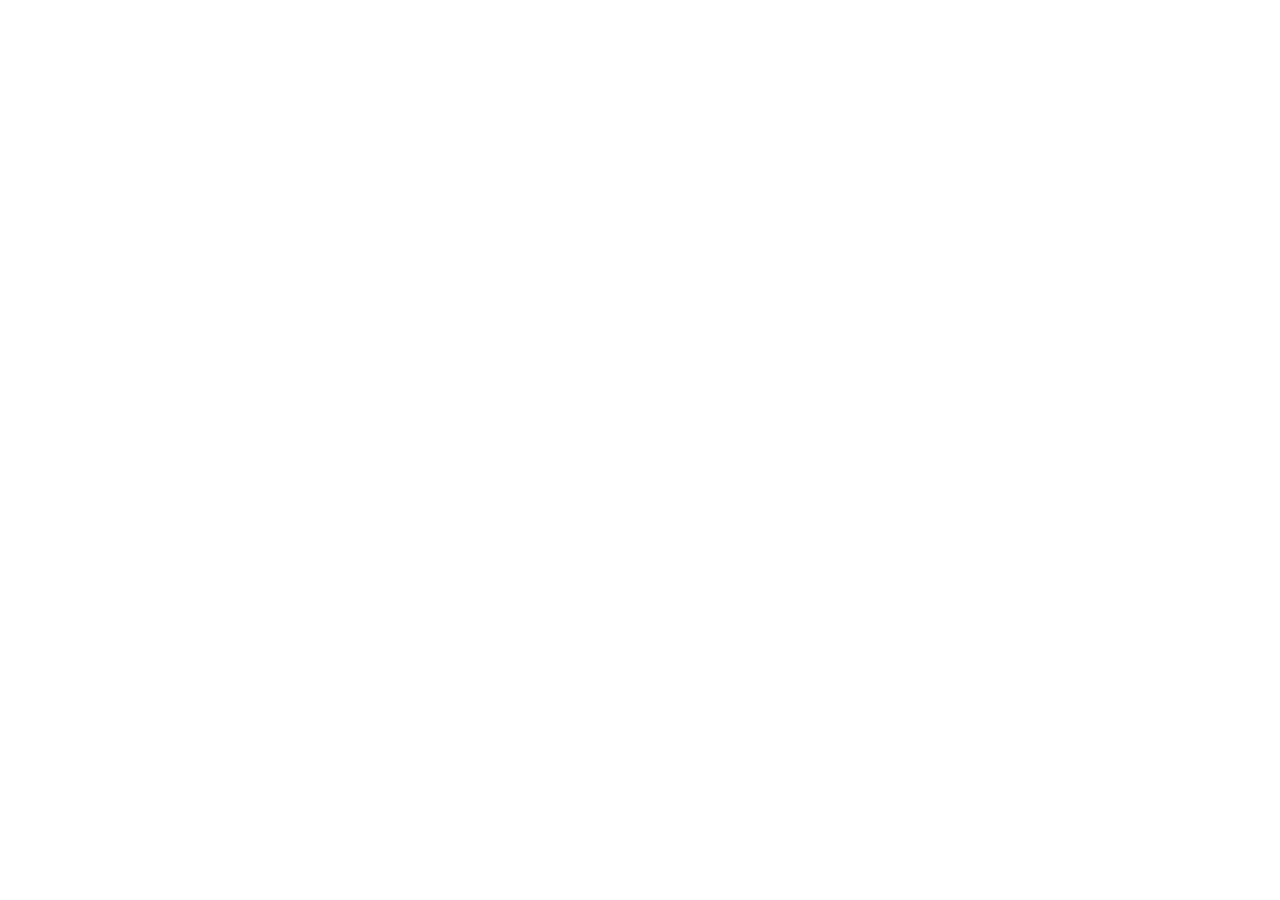
==== DevelopmentCode/Programming/Programming/index.html @ 5ab19a35 ""新增资源分享链接内容"" ====
<!doctype html><html lang="zh-CN"><head><meta charset="utf-8"/><link rel="icon" href="https://home.code-nav.cn/logo.png"/><meta name="viewport" content="width=device-width,initial-scale=1"/><meta name="description" content="编程导航,最专业的程序员导航网站,发现优质编程学习资源,定制你的程序员必备主页,公众号编程导航"/><meta name="keywords" content="编程,程序员,导航,资源,主页,编程导航,编程学习"/><meta name="description" content="编程导航"/><title>编程导航 - 程序员导航</title><script defer="defer" src="/static/js/main.02c7db7e.js"></script><link href="/static/css/main.8ad872f8.css" rel="stylesheet"></head><body><div id="root"></div></body></html>
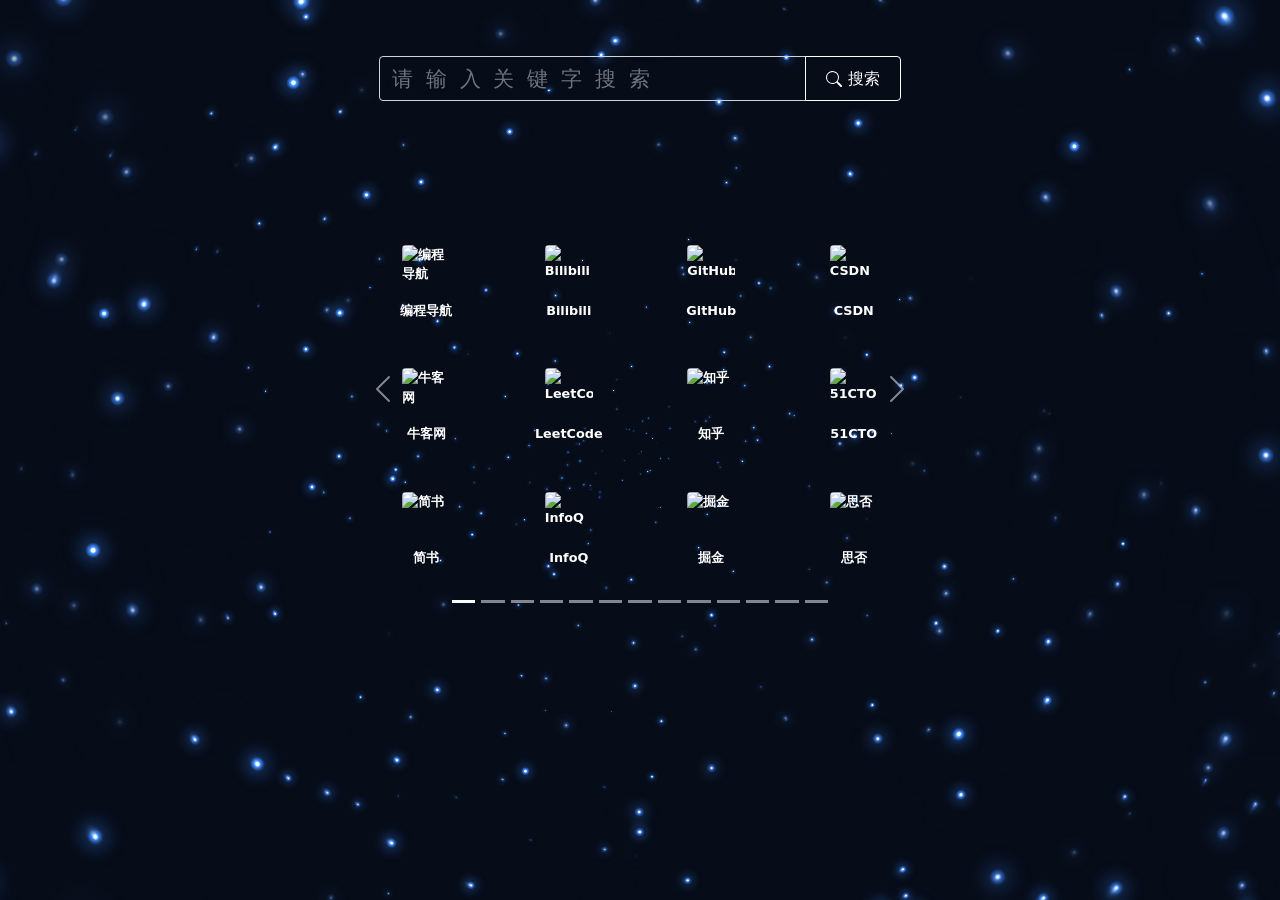
==== commit 516e0098: ""更新打包应用"" ====
--- a/DevelopmentCode/Programming/Programming/index.html
+++ b/DevelopmentCode/Programming/Programming/index.html
@@ -1 +1,20 @@
-<!doctype html><html lang="zh-CN"><head><meta charset="utf-8"/><link rel="icon" href="https://home.code-nav.cn/logo.png"/><meta name="viewport" content="width=device-width,initial-scale=1"/><meta name="description" content="编程导航,最专业的程序员导航网站,发现优质编程学习资源,定制你的程序员必备主页,公众号编程导航"/><meta name="keywords" content="编程,程序员,导航,资源,主页,编程导航,编程学习"/><meta name="description" content="编程导航"/><title>编程导航 - 程序员导航</title><script defer="defer" src="/static/js/main.02c7db7e.js"></script><link href="/static/css/main.8ad872f8.css" rel="stylesheet"></head><body><div id="root"></div></body></html>+<!doctype html>
+<html lang="zh-CN">
+
+<head>
+    <meta charset="utf-8" />
+    <link rel="icon" href="https://home.code-nav.cn/logo.png" />
+    <meta name="viewport" content="width=device-width,initial-scale=1" />
+    <meta name="description" content="编程导航,最专业的程序员导航网站,发现优质编程学习资源,定制你的程序员必备主页,公众号编程导航" />
+    <meta name="keywords" content="编程,程序员,导航,资源,主页,编程导航,编程学习" />
+    <meta name="description" content="编程导航" />
+    <title>编程导航 - 程序员导航</title>
+    <script defer="defer" src="./static/js/main.02c7db7e.js"></script>
+    <link href="./static/css/main.8ad872f8.css" rel="stylesheet">
+</head>
+
+<body>
+    <div id="root"></div>
+</body>
+
+</html>
--- a/DevelopmentCode/Programming/Programming/static/css/main.8ad872f8.css
+++ b/DevelopmentCode/Programming/Programming/static/css/main.8ad872f8.css
@@ -0,0 +1,7 @@
+@charset "UTF-8";/*!
+ * Bootstrap v5.1.3 (https://getbootstrap.com/)
+ * Copyright 2011-2021 The Bootstrap Authors
+ * Copyright 2011-2021 Twitter, Inc.
+ * Licensed under MIT (https://github.com/twbs/bootstrap/blob/main/LICENSE)
+ */:root{--bs-blue:#0d6efd;--bs-indigo:#6610f2;--bs-purple:#6f42c1;--bs-pink:#d63384;--bs-red:#dc3545;--bs-orange:#fd7e14;--bs-yellow:#ffc107;--bs-green:#198754;--bs-teal:#20c997;--bs-cyan:#0dcaf0;--bs-white:#fff;--bs-gray:#6c757d;--bs-gray-dark:#343a40;--bs-gray-100:#f8f9fa;--bs-gray-200:#e9ecef;--bs-gray-300:#dee2e6;--bs-gray-400:#ced4da;--bs-gray-500:#adb5bd;--bs-gray-600:#6c757d;--bs-gray-700:#495057;--bs-gray-800:#343a40;--bs-gray-900:#212529;--bs-primary:#0d6efd;--bs-secondary:#6c757d;--bs-success:#198754;--bs-info:#0dcaf0;--bs-warning:#ffc107;--bs-danger:#dc3545;--bs-light:#f8f9fa;--bs-dark:#212529;--bs-primary-rgb:13,110,253;--bs-secondary-rgb:108,117,125;--bs-success-rgb:25,135,84;--bs-info-rgb:13,202,240;--bs-warning-rgb:255,193,7;--bs-danger-rgb:220,53,69;--bs-light-rgb:248,249,250;--bs-dark-rgb:33,37,41;--bs-white-rgb:255,255,255;--bs-black-rgb:0,0,0;--bs-body-color-rgb:33,37,41;--bs-body-bg-rgb:255,255,255;--bs-font-sans-serif:system-ui,-apple-system,"Segoe UI",Roboto,"Helvetica Neue",Arial,"Noto Sans","Liberation Sans",sans-serif,"Apple Color Emoji","Segoe UI Emoji","Segoe UI Symbol","Noto Color Emoji";--bs-font-monospace:SFMono-Regular,Menlo,Monaco,Consolas,"Liberation Mono","Courier New",monospace;--bs-gradient:linear-gradient(180deg,hsla(0,0%,100%,.15),hsla(0,0%,100%,0));--bs-body-font-family:var(--bs-font-sans-serif);--bs-body-font-size:1rem;--bs-body-font-weight:400;--bs-body-line-height:1.5;--bs-body-color:#212529;--bs-body-bg:#fff}*,:after,:before{box-sizing:border-box}@media (prefers-reduced-motion:no-preference){:root{scroll-behavior:smooth}}body{-webkit-text-size-adjust:100%;-webkit-tap-highlight-color:transparent;background-color:#fff;background-color:var(--bs-body-bg);color:#212529;color:var(--bs-body-color);font-family:system-ui,-apple-system,Segoe UI,Roboto,Helvetica Neue,Arial,Noto Sans,Liberation Sans,sans-serif,Apple Color Emoji,Segoe UI Emoji,Segoe UI Symbol,Noto Color Emoji;font-family:var(--bs-body-font-family);font-size:1rem;font-size:var(--bs-body-font-size);font-weight:400;font-weight:var(--bs-body-font-weight);line-height:1.5;line-height:var(--bs-body-line-height);margin:0;text-align:var(--bs-body-text-align)}hr{background-color:currentColor;border:0;color:inherit;margin:1rem 0;opacity:.25}hr:not([size]){height:1px}.h1,.h2,.h3,.h4,.h5,.h6,h1,h2,h3,h4,h5,h6{font-weight:500;line-height:1.2;margin-bottom:.5rem;margin-top:0}.h1,h1{font-size:calc(1.375rem + 1.5vw)}@media (min-width:1200px){.h1,h1{font-size:2.5rem}}.h2,h2{font-size:calc(1.325rem + .9vw)}@media (min-width:1200px){.h2,h2{font-size:2rem}}.h3,h3{font-size:calc(1.3rem + .6vw)}@media (min-width:1200px){.h3,h3{font-size:1.75rem}}.h4,h4{font-size:calc(1.275rem + .3vw)}@media (min-width:1200px){.h4,h4{font-size:1.5rem}}.h5,h5{font-size:1.25rem}.h6,h6{font-size:1rem}p{margin-bottom:1rem;margin-top:0}abbr[data-bs-original-title],abbr[title]{cursor:help;-webkit-text-decoration:underline dotted;text-decoration:underline dotted;-webkit-text-decoration-skip-ink:none;text-decoration-skip-ink:none}address{font-style:normal;line-height:inherit;margin-bottom:1rem}ol,ul{padding-left:2rem}dl,ol,ul{margin-bottom:1rem;margin-top:0}ol ol,ol ul,ul ol,ul ul{margin-bottom:0}dt{font-weight:700}dd{margin-bottom:.5rem;margin-left:0}blockquote{margin:0 0 1rem}b,strong{font-weight:bolder}.small,small{font-size:.875em}.mark,mark{background-color:#fcf8e3;padding:.2em}sub,sup{font-size:.75em;line-height:0;position:relative;vertical-align:baseline}sub{bottom:-.25em}sup{top:-.5em}a{color:#0d6efd;text-decoration:underline}a:hover{color:#0a58ca}a:not([href]):not([class]),a:not([href]):not([class]):hover{color:inherit;text-decoration:none}code,kbd,pre,samp{direction:ltr;font-family:SFMono-Regular,Menlo,Monaco,Consolas,Liberation Mono,Courier New,monospace;font-family:var(--bs-font-monospace);font-size:1em;unicode-bidi:bidi-override}pre{display:block;font-size:.875em;margin-bottom:1rem;margin-top:0;overflow:auto}pre code{color:inherit;font-size:inherit;word-break:normal}code{word-wrap:break-word;color:#d63384;font-size:.875em}a>code{color:inherit}kbd{background-color:#212529;border-radius:.2rem;color:#fff;font-size:.875em;padding:.2rem .4rem}kbd kbd{font-size:1em;font-weight:700;padding:0}figure{margin:0 0 1rem}img,svg{vertical-align:middle}table{border-collapse:collapse;caption-side:bottom}caption{color:#6c757d;padding-bottom:.5rem;padding-top:.5rem;text-align:left}th{text-align:inherit;text-align:-webkit-match-parent}tbody,td,tfoot,th,thead,tr{border:0 solid;border-color:inherit}label{display:inline-block}button{border-radius:0}button:focus:not(:focus-visible){outline:0}button,input,optgroup,select,textarea{font-family:inherit;font-size:inherit;line-height:inherit;margin:0}button,select{text-transform:none}[role=button]{cursor:pointer}select{word-wrap:normal}select:disabled{opacity:1}[list]::-webkit-calendar-picker-indicator{display:none}[type=button],[type=reset],[type=submit],button{-webkit-appearance:button}[type=button]:not(:disabled),[type=reset]:not(:disabled),[type=submit]:not(:disabled),button:not(:disabled){cursor:pointer}::-moz-focus-inner{border-style:none;padding:0}textarea{resize:vertical}fieldset{border:0;margin:0;min-width:0;padding:0}legend{float:left;font-size:calc(1.275rem + .3vw);line-height:inherit;margin-bottom:.5rem;padding:0;width:100%}@media (min-width:1200px){legend{font-size:1.5rem}}legend+*{clear:left}::-webkit-datetime-edit-day-field,::-webkit-datetime-edit-fields-wrapper,::-webkit-datetime-edit-hour-field,::-webkit-datetime-edit-minute,::-webkit-datetime-edit-month-field,::-webkit-datetime-edit-text,::-webkit-datetime-edit-year-field{padding:0}::-webkit-inner-spin-button{height:auto}[type=search]{-webkit-appearance:textfield;outline-offset:-2px}::-webkit-search-decoration{-webkit-appearance:none}::-webkit-color-swatch-wrapper{padding:0}::file-selector-button{font:inherit}::-webkit-file-upload-button{-webkit-appearance:button;font:inherit}output{display:inline-block}iframe{border:0}summary{cursor:pointer;display:list-item}progress{vertical-align:baseline}[hidden]{display:none!important}.lead{font-size:1.25rem;font-weight:300}.display-1{font-size:calc(1.625rem + 4.5vw);font-weight:300;line-height:1.2}@media (min-width:1200px){.display-1{font-size:5rem}}.display-2{font-size:calc(1.575rem + 3.9vw);font-weight:300;line-height:1.2}@media (min-width:1200px){.display-2{font-size:4.5rem}}.display-3{font-size:calc(1.525rem + 3.3vw);font-weight:300;line-height:1.2}@media (min-width:1200px){.display-3{font-size:4rem}}.display-4{font-size:calc(1.475rem + 2.7vw);font-weight:300;line-height:1.2}@media (min-width:1200px){.display-4{font-size:3.5rem}}.display-5{font-size:calc(1.425rem + 2.1vw);font-weight:300;line-height:1.2}@media (min-width:1200px){.display-5{font-size:3rem}}.display-6{font-size:calc(1.375rem + 1.5vw);font-weight:300;line-height:1.2}@media (min-width:1200px){.display-6{font-size:2.5rem}}.list-inline,.list-unstyled{list-style:none;padding-left:0}.list-inline-item{display:inline-block}.list-inline-item:not(:last-child){margin-right:.5rem}.initialism{font-size:.875em;text-transform:uppercase}.blockquote{font-size:1.25rem;margin-bottom:1rem}.blockquote>:last-child{margin-bottom:0}.blockquote-footer{color:#6c757d;font-size:.875em;margin-bottom:1rem;margin-top:-1rem}.blockquote-footer:before{content:"— "}.img-fluid,.img-thumbnail{height:auto;max-width:100%}.img-thumbnail{background-color:#fff;border:1px solid #dee2e6;border-radius:.25rem;padding:.25rem}.figure{display:inline-block}.figure-img{line-height:1;margin-bottom:.5rem}.figure-caption{color:#6c757d;font-size:.875em}.container,.container-fluid,.container-lg,.container-md,.container-sm,.container-xl,.container-xxl{margin-left:auto;margin-right:auto;padding-left:.75rem;padding-left:var(--bs-gutter-x,.75rem);padding-right:.75rem;padding-right:var(--bs-gutter-x,.75rem);width:100%}@media (min-width:576px){.container,.container-sm{max-width:540px}}@media (min-width:768px){.container,.container-md,.container-sm{max-width:720px}}@media (min-width:992px){.container,.container-lg,.container-md,.container-sm{max-width:960px}}@media (min-width:1200px){.container,.container-lg,.container-md,.container-sm,.container-xl{max-width:1140px}}@media (min-width:1400px){.container,.container-lg,.container-md,.container-sm,.container-xl,.container-xxl{max-width:1320px}}.row{--bs-gutter-x:1.5rem;--bs-gutter-y:0;display:flex;flex-wrap:wrap;margin-left:calc(var(--bs-gutter-x)*-.5);margin-right:calc(var(--bs-gutter-x)*-.5);margin-top:calc(var(--bs-gutter-y)*-1)}.row>*{flex-shrink:0;margin-top:var(--bs-gutter-y);max-width:100%;padding-left:calc(var(--bs-gutter-x)*.5);padding-right:calc(var(--bs-gutter-x)*.5);width:100%}.col{flex:1 0}.row-cols-auto>*{flex:0 0 auto;width:auto}.row-cols-1>*{flex:0 0 auto;width:100%}.row-cols-2>*{flex:0 0 auto;width:50%}.row-cols-3>*{flex:0 0 auto;width:33.3333333333%}.row-cols-4>*{flex:0 0 auto;width:25%}.row-cols-5>*{flex:0 0 auto;width:20%}.row-cols-6>*{flex:0 0 auto;width:16.6666666667%}.col-auto{flex:0 0 auto;width:auto}.col-1{flex:0 0 auto;width:8.33333333%}.col-2{flex:0 0 auto;width:16.66666667%}.col-3{flex:0 0 auto;width:25%}.col-4{flex:0 0 auto;width:33.33333333%}.col-5{flex:0 0 auto;width:41.66666667%}.col-6{flex:0 0 auto;width:50%}.col-7{flex:0 0 auto;width:58.33333333%}.col-8{flex:0 0 auto;width:66.66666667%}.col-9{flex:0 0 auto;width:75%}.col-10{flex:0 0 auto;width:83.33333333%}.col-11{flex:0 0 auto;width:91.66666667%}.col-12{flex:0 0 auto;width:100%}.offset-1{margin-left:8.33333333%}.offset-2{margin-left:16.66666667%}.offset-3{margin-left:25%}.offset-4{margin-left:33.33333333%}.offset-5{margin-left:41.66666667%}.offset-6{margin-left:50%}.offset-7{margin-left:58.33333333%}.offset-8{margin-left:66.66666667%}.offset-9{margin-left:75%}.offset-10{margin-left:83.33333333%}.offset-11{margin-left:91.66666667%}.g-0,.gx-0{--bs-gutter-x:0}.g-0,.gy-0{--bs-gutter-y:0}.g-1,.gx-1{--bs-gutter-x:0.25rem}.g-1,.gy-1{--bs-gutter-y:0.25rem}.g-2,.gx-2{--bs-gutter-x:0.5rem}.g-2,.gy-2{--bs-gutter-y:0.5rem}.g-3,.gx-3{--bs-gutter-x:1rem}.g-3,.gy-3{--bs-gutter-y:1rem}.g-4,.gx-4{--bs-gutter-x:1.5rem}.g-4,.gy-4{--bs-gutter-y:1.5rem}.g-5,.gx-5{--bs-gutter-x:3rem}.g-5,.gy-5{--bs-gutter-y:3rem}@media (min-width:576px){.col-sm{flex:1 0}.row-cols-sm-auto>*{flex:0 0 auto;width:auto}.row-cols-sm-1>*{flex:0 0 auto;width:100%}.row-cols-sm-2>*{flex:0 0 auto;width:50%}.row-cols-sm-3>*{flex:0 0 auto;width:33.3333333333%}.row-cols-sm-4>*{flex:0 0 auto;width:25%}.row-cols-sm-5>*{flex:0 0 auto;width:20%}.row-cols-sm-6>*{flex:0 0 auto;width:16.6666666667%}.col-sm-auto{flex:0 0 auto;width:auto}.col-sm-1{flex:0 0 auto;width:8.33333333%}.col-sm-2{flex:0 0 auto;width:16.66666667%}.col-sm-3{flex:0 0 auto;width:25%}.col-sm-4{flex:0 0 auto;width:33.33333333%}.col-sm-5{flex:0 0 auto;width:41.66666667%}.col-sm-6{flex:0 0 auto;width:50%}.col-sm-7{flex:0 0 auto;width:58.33333333%}.col-sm-8{flex:0 0 auto;width:66.66666667%}.col-sm-9{flex:0 0 auto;width:75%}.col-sm-10{flex:0 0 auto;width:83.33333333%}.col-sm-11{flex:0 0 auto;width:91.66666667%}.col-sm-12{flex:0 0 auto;width:100%}.offset-sm-0{margin-left:0}.offset-sm-1{margin-left:8.33333333%}.offset-sm-2{margin-left:16.66666667%}.offset-sm-3{margin-left:25%}.offset-sm-4{margin-left:33.33333333%}.offset-sm-5{margin-left:41.66666667%}.offset-sm-6{margin-left:50%}.offset-sm-7{margin-left:58.33333333%}.offset-sm-8{margin-left:66.66666667%}.offset-sm-9{margin-left:75%}.offset-sm-10{margin-left:83.33333333%}.offset-sm-11{margin-left:91.66666667%}.g-sm-0,.gx-sm-0{--bs-gutter-x:0}.g-sm-0,.gy-sm-0{--bs-gutter-y:0}.g-sm-1,.gx-sm-1{--bs-gutter-x:0.25rem}.g-sm-1,.gy-sm-1{--bs-gutter-y:0.25rem}.g-sm-2,.gx-sm-2{--bs-gutter-x:0.5rem}.g-sm-2,.gy-sm-2{--bs-gutter-y:0.5rem}.g-sm-3,.gx-sm-3{--bs-gutter-x:1rem}.g-sm-3,.gy-sm-3{--bs-gutter-y:1rem}.g-sm-4,.gx-sm-4{--bs-gutter-x:1.5rem}.g-sm-4,.gy-sm-4{--bs-gutter-y:1.5rem}.g-sm-5,.gx-sm-5{--bs-gutter-x:3rem}.g-sm-5,.gy-sm-5{--bs-gutter-y:3rem}}@media (min-width:768px){.col-md{flex:1 0}.row-cols-md-auto>*{flex:0 0 auto;width:auto}.row-cols-md-1>*{flex:0 0 auto;width:100%}.row-cols-md-2>*{flex:0 0 auto;width:50%}.row-cols-md-3>*{flex:0 0 auto;width:33.3333333333%}.row-cols-md-4>*{flex:0 0 auto;width:25%}.row-cols-md-5>*{flex:0 0 auto;width:20%}.row-cols-md-6>*{flex:0 0 auto;width:16.6666666667%}.col-md-auto{flex:0 0 auto;width:auto}.col-md-1{flex:0 0 auto;width:8.33333333%}.col-md-2{flex:0 0 auto;width:16.66666667%}.col-md-3{flex:0 0 auto;width:25%}.col-md-4{flex:0 0 auto;width:33.33333333%}.col-md-5{flex:0 0 auto;width:41.66666667%}.col-md-6{flex:0 0 auto;width:50%}.col-md-7{flex:0 0 auto;width:58.33333333%}.col-md-8{flex:0 0 auto;width:66.66666667%}.col-md-9{flex:0 0 auto;width:75%}.col-md-10{flex:0 0 auto;width:83.33333333%}.col-md-11{flex:0 0 auto;width:91.66666667%}.col-md-12{flex:0 0 auto;width:100%}.offset-md-0{margin-left:0}.offset-md-1{margin-left:8.33333333%}.offset-md-2{margin-left:16.66666667%}.offset-md-3{margin-left:25%}.offset-md-4{margin-left:33.33333333%}.offset-md-5{margin-left:41.66666667%}.offset-md-6{margin-left:50%}.offset-md-7{margin-left:58.33333333%}.offset-md-8{margin-left:66.66666667%}.offset-md-9{margin-left:75%}.offset-md-10{margin-left:83.33333333%}.offset-md-11{margin-left:91.66666667%}.g-md-0,.gx-md-0{--bs-gutter-x:0}.g-md-0,.gy-md-0{--bs-gutter-y:0}.g-md-1,.gx-md-1{--bs-gutter-x:0.25rem}.g-md-1,.gy-md-1{--bs-gutter-y:0.25rem}.g-md-2,.gx-md-2{--bs-gutter-x:0.5rem}.g-md-2,.gy-md-2{--bs-gutter-y:0.5rem}.g-md-3,.gx-md-3{--bs-gutter-x:1rem}.g-md-3,.gy-md-3{--bs-gutter-y:1rem}.g-md-4,.gx-md-4{--bs-gutter-x:1.5rem}.g-md-4,.gy-md-4{--bs-gutter-y:1.5rem}.g-md-5,.gx-md-5{--bs-gutter-x:3rem}.g-md-5,.gy-md-5{--bs-gutter-y:3rem}}@media (min-width:992px){.col-lg{flex:1 0}.row-cols-lg-auto>*{flex:0 0 auto;width:auto}.row-cols-lg-1>*{flex:0 0 auto;width:100%}.row-cols-lg-2>*{flex:0 0 auto;width:50%}.row-cols-lg-3>*{flex:0 0 auto;width:33.3333333333%}.row-cols-lg-4>*{flex:0 0 auto;width:25%}.row-cols-lg-5>*{flex:0 0 auto;width:20%}.row-cols-lg-6>*{flex:0 0 auto;width:16.6666666667%}.col-lg-auto{flex:0 0 auto;width:auto}.col-lg-1{flex:0 0 auto;width:8.33333333%}.col-lg-2{flex:0 0 auto;width:16.66666667%}.col-lg-3{flex:0 0 auto;width:25%}.col-lg-4{flex:0 0 auto;width:33.33333333%}.col-lg-5{flex:0 0 auto;width:41.66666667%}.col-lg-6{flex:0 0 auto;width:50%}.col-lg-7{flex:0 0 auto;width:58.33333333%}.col-lg-8{flex:0 0 auto;width:66.66666667%}.col-lg-9{flex:0 0 auto;width:75%}.col-lg-10{flex:0 0 auto;width:83.33333333%}.col-lg-11{flex:0 0 auto;width:91.66666667%}.col-lg-12{flex:0 0 auto;width:100%}.offset-lg-0{margin-left:0}.offset-lg-1{margin-left:8.33333333%}.offset-lg-2{margin-left:16.66666667%}.offset-lg-3{margin-left:25%}.offset-lg-4{margin-left:33.33333333%}.offset-lg-5{margin-left:41.66666667%}.offset-lg-6{margin-left:50%}.offset-lg-7{margin-left:58.33333333%}.offset-lg-8{margin-left:66.66666667%}.offset-lg-9{margin-left:75%}.offset-lg-10{margin-left:83.33333333%}.offset-lg-11{margin-left:91.66666667%}.g-lg-0,.gx-lg-0{--bs-gutter-x:0}.g-lg-0,.gy-lg-0{--bs-gutter-y:0}.g-lg-1,.gx-lg-1{--bs-gutter-x:0.25rem}.g-lg-1,.gy-lg-1{--bs-gutter-y:0.25rem}.g-lg-2,.gx-lg-2{--bs-gutter-x:0.5rem}.g-lg-2,.gy-lg-2{--bs-gutter-y:0.5rem}.g-lg-3,.gx-lg-3{--bs-gutter-x:1rem}.g-lg-3,.gy-lg-3{--bs-gutter-y:1rem}.g-lg-4,.gx-lg-4{--bs-gutter-x:1.5rem}.g-lg-4,.gy-lg-4{--bs-gutter-y:1.5rem}.g-lg-5,.gx-lg-5{--bs-gutter-x:3rem}.g-lg-5,.gy-lg-5{--bs-gutter-y:3rem}}@media (min-width:1200px){.col-xl{flex:1 0}.row-cols-xl-auto>*{flex:0 0 auto;width:auto}.row-cols-xl-1>*{flex:0 0 auto;width:100%}.row-cols-xl-2>*{flex:0 0 auto;width:50%}.row-cols-xl-3>*{flex:0 0 auto;width:33.3333333333%}.row-cols-xl-4>*{flex:0 0 auto;width:25%}.row-cols-xl-5>*{flex:0 0 auto;width:20%}.row-cols-xl-6>*{flex:0 0 auto;width:16.6666666667%}.col-xl-auto{flex:0 0 auto;width:auto}.col-xl-1{flex:0 0 auto;width:8.33333333%}.col-xl-2{flex:0 0 auto;width:16.66666667%}.col-xl-3{flex:0 0 auto;width:25%}.col-xl-4{flex:0 0 auto;width:33.33333333%}.col-xl-5{flex:0 0 auto;width:41.66666667%}.col-xl-6{flex:0 0 auto;width:50%}.col-xl-7{flex:0 0 auto;width:58.33333333%}.col-xl-8{flex:0 0 auto;width:66.66666667%}.col-xl-9{flex:0 0 auto;width:75%}.col-xl-10{flex:0 0 auto;width:83.33333333%}.col-xl-11{flex:0 0 auto;width:91.66666667%}.col-xl-12{flex:0 0 auto;width:100%}.offset-xl-0{margin-left:0}.offset-xl-1{margin-left:8.33333333%}.offset-xl-2{margin-left:16.66666667%}.offset-xl-3{margin-left:25%}.offset-xl-4{margin-left:33.33333333%}.offset-xl-5{margin-left:41.66666667%}.offset-xl-6{margin-left:50%}.offset-xl-7{margin-left:58.33333333%}.offset-xl-8{margin-left:66.66666667%}.offset-xl-9{margin-left:75%}.offset-xl-10{margin-left:83.33333333%}.offset-xl-11{margin-left:91.66666667%}.g-xl-0,.gx-xl-0{--bs-gutter-x:0}.g-xl-0,.gy-xl-0{--bs-gutter-y:0}.g-xl-1,.gx-xl-1{--bs-gutter-x:0.25rem}.g-xl-1,.gy-xl-1{--bs-gutter-y:0.25rem}.g-xl-2,.gx-xl-2{--bs-gutter-x:0.5rem}.g-xl-2,.gy-xl-2{--bs-gutter-y:0.5rem}.g-xl-3,.gx-xl-3{--bs-gutter-x:1rem}.g-xl-3,.gy-xl-3{--bs-gutter-y:1rem}.g-xl-4,.gx-xl-4{--bs-gutter-x:1.5rem}.g-xl-4,.gy-xl-4{--bs-gutter-y:1.5rem}.g-xl-5,.gx-xl-5{--bs-gutter-x:3rem}.g-xl-5,.gy-xl-5{--bs-gutter-y:3rem}}@media (min-width:1400px){.col-xxl{flex:1 0}.row-cols-xxl-auto>*{flex:0 0 auto;width:auto}.row-cols-xxl-1>*{flex:0 0 auto;width:100%}.row-cols-xxl-2>*{flex:0 0 auto;width:50%}.row-cols-xxl-3>*{flex:0 0 auto;width:33.3333333333%}.row-cols-xxl-4>*{flex:0 0 auto;width:25%}.row-cols-xxl-5>*{flex:0 0 auto;width:20%}.row-cols-xxl-6>*{flex:0 0 auto;width:16.6666666667%}.col-xxl-auto{flex:0 0 auto;width:auto}.col-xxl-1{flex:0 0 auto;width:8.33333333%}.col-xxl-2{flex:0 0 auto;width:16.66666667%}.col-xxl-3{flex:0 0 auto;width:25%}.col-xxl-4{flex:0 0 auto;width:33.33333333%}.col-xxl-5{flex:0 0 auto;width:41.66666667%}.col-xxl-6{flex:0 0 auto;width:50%}.col-xxl-7{flex:0 0 auto;width:58.33333333%}.col-xxl-8{flex:0 0 auto;width:66.66666667%}.col-xxl-9{flex:0 0 auto;width:75%}.col-xxl-10{flex:0 0 auto;width:83.33333333%}.col-xxl-11{flex:0 0 auto;width:91.66666667%}.col-xxl-12{flex:0 0 auto;width:100%}.offset-xxl-0{margin-left:0}.offset-xxl-1{margin-left:8.33333333%}.offset-xxl-2{margin-left:16.66666667%}.offset-xxl-3{margin-left:25%}.offset-xxl-4{margin-left:33.33333333%}.offset-xxl-5{margin-left:41.66666667%}.offset-xxl-6{margin-left:50%}.offset-xxl-7{margin-left:58.33333333%}.offset-xxl-8{margin-left:66.66666667%}.offset-xxl-9{margin-left:75%}.offset-xxl-10{margin-left:83.33333333%}.offset-xxl-11{margin-left:91.66666667%}.g-xxl-0,.gx-xxl-0{--bs-gutter-x:0}.g-xxl-0,.gy-xxl-0{--bs-gutter-y:0}.g-xxl-1,.gx-xxl-1{--bs-gutter-x:0.25rem}.g-xxl-1,.gy-xxl-1{--bs-gutter-y:0.25rem}.g-xxl-2,.gx-xxl-2{--bs-gutter-x:0.5rem}.g-xxl-2,.gy-xxl-2{--bs-gutter-y:0.5rem}.g-xxl-3,.gx-xxl-3{--bs-gutter-x:1rem}.g-xxl-3,.gy-xxl-3{--bs-gutter-y:1rem}.g-xxl-4,.gx-xxl-4{--bs-gutter-x:1.5rem}.g-xxl-4,.gy-xxl-4{--bs-gutter-y:1.5rem}.g-xxl-5,.gx-xxl-5{--bs-gutter-x:3rem}.g-xxl-5,.gy-xxl-5{--bs-gutter-y:3rem}}.table{--bs-table-bg:transparent;--bs-table-accent-bg:transparent;--bs-table-striped-color:#212529;--bs-table-striped-bg:rgba(0,0,0,.05);--bs-table-active-color:#212529;--bs-table-active-bg:rgba(0,0,0,.1);--bs-table-hover-color:#212529;--bs-table-hover-bg:rgba(0,0,0,.075);border-color:#dee2e6;color:#212529;margin-bottom:1rem;vertical-align:top;width:100%}.table>:not(caption)>*>*{background-color:var(--bs-table-bg);border-bottom-width:1px;box-shadow:inset 0 0 0 9999px var(--bs-table-accent-bg);padding:.5rem}.table>tbody{vertical-align:inherit}.table>thead{vertical-align:bottom}.table>:not(:first-child){border-top:2px solid}.caption-top{caption-side:top}.table-sm>:not(caption)>*>*{padding:.25rem}.table-bordered>:not(caption)>*{border-width:1px 0}.table-bordered>:not(caption)>*>*{border-width:0 1px}.table-borderless>:not(caption)>*>*{border-bottom-width:0}.table-borderless>:not(:first-child){border-top-width:0}.table-striped>tbody>tr:nth-of-type(odd)>*{--bs-table-accent-bg:var(--bs-table-striped-bg);color:var(--bs-table-striped-color)}.table-active{--bs-table-accent-bg:var(--bs-table-active-bg);color:var(--bs-table-active-color)}.table-hover>tbody>tr:hover>*{--bs-table-accent-bg:var(--bs-table-hover-bg);color:var(--bs-table-hover-color)}.table-primary{--bs-table-bg:#cfe2ff;--bs-table-striped-bg:#c5d7f2;--bs-table-striped-color:#000;--bs-table-active-bg:#bacbe6;--bs-table-active-color:#000;--bs-table-hover-bg:#bfd1ec;--bs-table-hover-color:#000;border-color:#bacbe6;color:#000}.table-secondary{--bs-table-bg:#e2e3e5;--bs-table-striped-bg:#d7d8da;--bs-table-striped-color:#000;--bs-table-active-bg:#cbccce;--bs-table-active-color:#000;--bs-table-hover-bg:#d1d2d4;--bs-table-hover-color:#000;border-color:#cbccce;color:#000}.table-success{--bs-table-bg:#d1e7dd;--bs-table-striped-bg:#c7dbd2;--bs-table-striped-color:#000;--bs-table-active-bg:#bcd0c7;--bs-table-active-color:#000;--bs-table-hover-bg:#c1d6cc;--bs-table-hover-color:#000;border-color:#bcd0c7;color:#000}.table-info{--bs-table-bg:#cff4fc;--bs-table-striped-bg:#c5e8ef;--bs-table-striped-color:#000;--bs-table-active-bg:#badce3;--bs-table-active-color:#000;--bs-table-hover-bg:#bfe2e9;--bs-table-hover-color:#000;border-color:#badce3;color:#000}.table-warning{--bs-table-bg:#fff3cd;--bs-table-striped-bg:#f2e7c3;--bs-table-striped-color:#000;--bs-table-active-bg:#e6dbb9;--bs-table-active-color:#000;--bs-table-hover-bg:#ece1be;--bs-table-hover-color:#000;border-color:#e6dbb9;color:#000}.table-danger{--bs-table-bg:#f8d7da;--bs-table-striped-bg:#eccccf;--bs-table-striped-color:#000;--bs-table-active-bg:#dfc2c4;--bs-table-active-color:#000;--bs-table-hover-bg:#e5c7ca;--bs-table-hover-color:#000;border-color:#dfc2c4;color:#000}.table-light{--bs-table-bg:#f8f9fa;--bs-table-striped-bg:#ecedee;--bs-table-striped-color:#000;--bs-table-active-bg:#dfe0e1;--bs-table-active-color:#000;--bs-table-hover-bg:#e5e6e7;--bs-table-hover-color:#000;border-color:#dfe0e1;color:#000}.table-dark{--bs-table-bg:#212529;--bs-table-striped-bg:#2c3034;--bs-table-striped-color:#fff;--bs-table-active-bg:#373b3e;--bs-table-active-color:#fff;--bs-table-hover-bg:#323539;--bs-table-hover-color:#fff;border-color:#373b3e;color:#fff}.table-responsive{-webkit-overflow-scrolling:touch;overflow-x:auto}@media (max-width:575.98px){.table-responsive-sm{-webkit-overflow-scrolling:touch;overflow-x:auto}}@media (max-width:767.98px){.table-responsive-md{-webkit-overflow-scrolling:touch;overflow-x:auto}}@media (max-width:991.98px){.table-responsive-lg{-webkit-overflow-scrolling:touch;overflow-x:auto}}@media (max-width:1199.98px){.table-responsive-xl{-webkit-overflow-scrolling:touch;overflow-x:auto}}@media (max-width:1399.98px){.table-responsive-xxl{-webkit-overflow-scrolling:touch;overflow-x:auto}}.form-label{margin-bottom:.5rem}.col-form-label{font-size:inherit;line-height:1.5;margin-bottom:0;padding-bottom:calc(.375rem + 1px);padding-top:calc(.375rem + 1px)}.col-form-label-lg{font-size:1.25rem;padding-bottom:calc(.5rem + 1px);padding-top:calc(.5rem + 1px)}.col-form-label-sm{font-size:.875rem;padding-bottom:calc(.25rem + 1px);padding-top:calc(.25rem + 1px)}.form-text{color:#6c757d;font-size:.875em;margin-top:.25rem}.form-control{-webkit-appearance:none;appearance:none;background-clip:padding-box;background-color:#fff;border:1px solid #ced4da;border-radius:.25rem;color:#212529;display:block;font-size:1rem;font-weight:400;line-height:1.5;padding:.375rem .75rem;transition:border-color .15s ease-in-out,box-shadow .15s ease-in-out;width:100%}@media (prefers-reduced-motion:reduce){.form-control{transition:none}}.form-control[type=file]{overflow:hidden}.form-control[type=file]:not(:disabled):not([readonly]){cursor:pointer}.form-control:focus{background-color:#fff;border-color:#86b7fe;box-shadow:0 0 0 .25rem rgba(13,110,253,.25);color:#212529;outline:0}.form-control::-webkit-date-and-time-value{height:1.5em}.form-control::-webkit-input-placeholder{color:#6c757d;opacity:1}.form-control:-ms-input-placeholder{color:#6c757d;opacity:1}.form-control::placeholder{color:#6c757d;opacity:1}.form-control:disabled,.form-control[readonly]{background-color:#e9ecef;opacity:1}.form-control::file-selector-button{-webkit-margin-end:.75rem;background-color:#e9ecef;border:0 solid;border-color:inherit;border-inline-end-width:1px;border-radius:0;color:#212529;margin:-.375rem -.75rem;margin-inline-end:.75rem;padding:.375rem .75rem;pointer-events:none;transition:color .15s ease-in-out,background-color .15s ease-in-out,border-color .15s ease-in-out,box-shadow .15s ease-in-out}@media (prefers-reduced-motion:reduce){.form-control::-webkit-file-upload-button{-webkit-transition:none;transition:none}.form-control::file-selector-button{transition:none}}.form-control:hover:not(:disabled):not([readonly])::file-selector-button{background-color:#dde0e3}.form-control::-webkit-file-upload-button{-webkit-margin-end:.75rem;background-color:#e9ecef;border:0 solid;border-color:inherit;border-inline-end-width:1px;border-radius:0;color:#212529;margin:-.375rem -.75rem;margin-inline-end:.75rem;padding:.375rem .75rem;pointer-events:none;-webkit-transition:color .15s ease-in-out,background-color .15s ease-in-out,border-color .15s ease-in-out,box-shadow .15s ease-in-out;transition:color .15s ease-in-out,background-color .15s ease-in-out,border-color .15s ease-in-out,box-shadow .15s ease-in-out}@media (prefers-reduced-motion:reduce){.form-control::-webkit-file-upload-button{-webkit-transition:none;transition:none}}.form-control:hover:not(:disabled):not([readonly])::-webkit-file-upload-button{background-color:#dde0e3}.form-control-plaintext{background-color:transparent;border:solid transparent;border-width:1px 0;color:#212529;display:block;line-height:1.5;margin-bottom:0;padding:.375rem 0;width:100%}.form-control-plaintext.form-control-lg,.form-control-plaintext.form-control-sm{padding-left:0;padding-right:0}.form-control-sm{border-radius:.2rem;font-size:.875rem;min-height:calc(1.5em + .5rem + 2px);padding:.25rem .5rem}.form-control-sm::file-selector-button{-webkit-margin-end:.5rem;margin:-.25rem -.5rem;margin-inline-end:.5rem;padding:.25rem .5rem}.form-control-sm::-webkit-file-upload-button{-webkit-margin-end:.5rem;margin:-.25rem -.5rem;margin-inline-end:.5rem;padding:.25rem .5rem}.form-control-lg{border-radius:.3rem;font-size:1.25rem;min-height:calc(1.5em + 1rem + 2px);padding:.5rem 1rem}.form-control-lg::file-selector-button{-webkit-margin-end:1rem;margin:-.5rem -1rem;margin-inline-end:1rem;padding:.5rem 1rem}.form-control-lg::-webkit-file-upload-button{-webkit-margin-end:1rem;margin:-.5rem -1rem;margin-inline-end:1rem;padding:.5rem 1rem}textarea.form-control{min-height:calc(1.5em + .75rem + 2px)}textarea.form-control-sm{min-height:calc(1.5em + .5rem + 2px)}textarea.form-control-lg{min-height:calc(1.5em + 1rem + 2px)}.form-control-color{height:auto;padding:.375rem;width:3rem}.form-control-color:not(:disabled):not([readonly]){cursor:pointer}.form-control-color::-moz-color-swatch{border-radius:.25rem;height:1.5em}.form-control-color::-webkit-color-swatch{border-radius:.25rem;height:1.5em}.form-select{-moz-padding-start:calc(.75rem - 3px);-webkit-appearance:none;appearance:none;background-color:#fff;background-image:url("data:image/svg+xml;charset=utf-8,%3Csvg xmlns='http://www.w3.org/2000/svg' viewBox='0 0 16 16'%3E%3Cpath fill='none' stroke='%23343a40' stroke-linecap='round' stroke-linejoin='round' stroke-width='2' d='m2 5 6 6 6-6'/%3E%3C/svg%3E");background-position:right .75rem center;background-repeat:no-repeat;background-size:16px 12px;border:1px solid #ced4da;border-radius:.25rem;color:#212529;display:block;font-size:1rem;font-weight:400;line-height:1.5;padding:.375rem 2.25rem .375rem .75rem;transition:border-color .15s ease-in-out,box-shadow .15s ease-in-out;width:100%}@media (prefers-reduced-motion:reduce){.form-select{transition:none}}.form-select:focus{border-color:#86b7fe;box-shadow:0 0 0 .25rem rgba(13,110,253,.25);outline:0}.form-select[multiple],.form-select[size]:not([size="1"]){background-image:none;padding-right:.75rem}.form-select:disabled{background-color:#e9ecef}.form-select:-moz-focusring{color:transparent;text-shadow:0 0 0 #212529}.form-select-sm{border-radius:.2rem;font-size:.875rem;padding-bottom:.25rem;padding-left:.5rem;padding-top:.25rem}.form-select-lg{border-radius:.3rem;font-size:1.25rem;padding-bottom:.5rem;padding-left:1rem;padding-top:.5rem}.form-check{display:block;margin-bottom:.125rem;min-height:1.5rem;padding-left:1.5em}.form-check .form-check-input{float:left;margin-left:-1.5em}.form-check-input{color-adjust:exact;-webkit-appearance:none;appearance:none;background-color:#fff;background-position:50%;background-repeat:no-repeat;background-size:contain;border:1px solid rgba(0,0,0,.25);height:1em;margin-top:.25em;-webkit-print-color-adjust:exact;vertical-align:top;width:1em}.form-check-input[type=checkbox]{border-radius:.25em}.form-check-input[type=radio]{border-radius:50%}.form-check-input:active{-webkit-filter:brightness(90%);filter:brightness(90%)}.form-check-input:focus{border-color:#86b7fe;box-shadow:0 0 0 .25rem rgba(13,110,253,.25);outline:0}.form-check-input:checked{background-color:#0d6efd;border-color:#0d6efd}.form-check-input:checked[type=checkbox]{background-image:url("data:image/svg+xml;charset=utf-8,%3Csvg xmlns='http://www.w3.org/2000/svg' viewBox='0 0 20 20'%3E%3Cpath fill='none' stroke='%23fff' stroke-linecap='round' stroke-linejoin='round' stroke-width='3' d='m6 10 3 3 6-6'/%3E%3C/svg%3E")}.form-check-input:checked[type=radio]{background-image:url("data:image/svg+xml;charset=utf-8,%3Csvg xmlns='http://www.w3.org/2000/svg' viewBox='-4 -4 8 8'%3E%3Ccircle r='2' fill='%23fff'/%3E%3C/svg%3E")}.form-check-input[type=checkbox]:indeterminate{background-color:#0d6efd;background-image:url("data:image/svg+xml;charset=utf-8,%3Csvg xmlns='http://www.w3.org/2000/svg' viewBox='0 0 20 20'%3E%3Cpath fill='none' stroke='%23fff' stroke-linecap='round' stroke-linejoin='round' stroke-width='3' d='M6 10h8'/%3E%3C/svg%3E");border-color:#0d6efd}.form-check-input:disabled{-webkit-filter:none;filter:none;opacity:.5;pointer-events:none}.form-check-input:disabled~.form-check-label,.form-check-input[disabled]~.form-check-label{opacity:.5}.form-switch{padding-left:2.5em}.form-switch .form-check-input{background-image:url("data:image/svg+xml;charset=utf-8,%3Csvg xmlns='http://www.w3.org/2000/svg' viewBox='-4 -4 8 8'%3E%3Ccircle r='3' fill='rgba(0, 0, 0, 0.25)'/%3E%3C/svg%3E");background-position:0;border-radius:2em;margin-left:-2.5em;transition:background-position .15s ease-in-out;width:2em}@media (prefers-reduced-motion:reduce){.form-switch .form-check-input{transition:none}}.form-switch .form-check-input:focus{background-image:url("data:image/svg+xml;charset=utf-8,%3Csvg xmlns='http://www.w3.org/2000/svg' viewBox='-4 -4 8 8'%3E%3Ccircle r='3' fill='%2386b7fe'/%3E%3C/svg%3E")}.form-switch .form-check-input:checked{background-image:url("data:image/svg+xml;charset=utf-8,%3Csvg xmlns='http://www.w3.org/2000/svg' viewBox='-4 -4 8 8'%3E%3Ccircle r='3' fill='%23fff'/%3E%3C/svg%3E");background-position:100%}.form-check-inline{display:inline-block;margin-right:1rem}.btn-check{clip:rect(0,0,0,0);pointer-events:none;position:absolute}.btn-check:disabled+.btn,.btn-check[disabled]+.btn{-webkit-filter:none;filter:none;opacity:.65;pointer-events:none}.form-range{-webkit-appearance:none;appearance:none;background-color:transparent;height:1.5rem;padding:0;width:100%}.form-range:focus{outline:0}.form-range:focus::-webkit-slider-thumb{box-shadow:0 0 0 1px #fff,0 0 0 .25rem rgba(13,110,253,.25)}.form-range:focus::-moz-range-thumb{box-shadow:0 0 0 1px #fff,0 0 0 .25rem rgba(13,110,253,.25)}.form-range::-moz-focus-outer{border:0}.form-range::-webkit-slider-thumb{-webkit-appearance:none;appearance:none;background-color:#0d6efd;border:0;border-radius:1rem;height:1rem;margin-top:-.25rem;-webkit-transition:background-color .15s ease-in-out,border-color .15s ease-in-out,box-shadow .15s ease-in-out;transition:background-color .15s ease-in-out,border-color .15s ease-in-out,box-shadow .15s ease-in-out;width:1rem}@media (prefers-reduced-motion:reduce){.form-range::-webkit-slider-thumb{-webkit-transition:none;transition:none}}.form-range::-webkit-slider-thumb:active{background-color:#b6d4fe}.form-range::-webkit-slider-runnable-track{background-color:#dee2e6;border-color:transparent;border-radius:1rem;color:transparent;cursor:pointer;height:.5rem;width:100%}.form-range::-moz-range-thumb{appearance:none;background-color:#0d6efd;border:0;border-radius:1rem;height:1rem;-moz-transition:background-color .15s ease-in-out,border-color .15s ease-in-out,box-shadow .15s ease-in-out;transition:background-color .15s ease-in-out,border-color .15s ease-in-out,box-shadow .15s ease-in-out;width:1rem}@media (prefers-reduced-motion:reduce){.form-range::-moz-range-thumb{-moz-transition:none;transition:none}}.form-range::-moz-range-thumb:active{background-color:#b6d4fe}.form-range::-moz-range-track{background-color:#dee2e6;border-color:transparent;border-radius:1rem;color:transparent;cursor:pointer;height:.5rem;width:100%}.form-range:disabled{pointer-events:none}.form-range:disabled::-webkit-slider-thumb{background-color:#adb5bd}.form-range:disabled::-moz-range-thumb{background-color:#adb5bd}.form-floating{position:relative}.form-floating>.form-control,.form-floating>.form-select{height:calc(3.5rem + 2px);line-height:1.25}.form-floating>label{border:1px solid transparent;height:100%;left:0;padding:1rem .75rem;pointer-events:none;position:absolute;top:0;-webkit-transform-origin:0 0;transform-origin:0 0;transition:opacity .1s ease-in-out,-webkit-transform .1s ease-in-out;transition:opacity .1s ease-in-out,transform .1s ease-in-out;transition:opacity .1s ease-in-out,transform .1s ease-in-out,-webkit-transform .1s ease-in-out}@media (prefers-reduced-motion:reduce){.form-floating>label{transition:none}}.form-floating>.form-control{padding:1rem .75rem}.form-floating>.form-control::-webkit-input-placeholder{color:transparent}.form-floating>.form-control:-ms-input-placeholder{color:transparent}.form-floating>.form-control::placeholder{color:transparent}.form-floating>.form-control:not(:-ms-input-placeholder){padding-bottom:.625rem;padding-top:1.625rem}.form-floating>.form-control:focus,.form-floating>.form-control:not(:placeholder-shown){padding-bottom:.625rem;padding-top:1.625rem}.form-floating>.form-control:-webkit-autofill{padding-bottom:.625rem;padding-top:1.625rem}.form-floating>.form-select{padding-bottom:.625rem;padding-top:1.625rem}.form-floating>.form-control:not(:-ms-input-placeholder)~label{opacity:.65;transform:scale(.85) translateY(-.5rem) translateX(.15rem)}.form-floating>.form-control:focus~label,.form-floating>.form-control:not(:placeholder-shown)~label,.form-floating>.form-select~label{opacity:.65;-webkit-transform:scale(.85) translateY(-.5rem) translateX(.15rem);transform:scale(.85) translateY(-.5rem) translateX(.15rem)}.form-floating>.form-control:-webkit-autofill~label{opacity:.65;-webkit-transform:scale(.85) translateY(-.5rem) translateX(.15rem);transform:scale(.85) translateY(-.5rem) translateX(.15rem)}.input-group{align-items:stretch;display:flex;flex-wrap:wrap;position:relative;width:100%}.input-group>.form-control,.input-group>.form-select{flex:1 1 auto;min-width:0;position:relative;width:1%}.input-group>.form-control:focus,.input-group>.form-select:focus{z-index:3}.input-group .btn{position:relative;z-index:2}.input-group .btn:focus{z-index:3}.input-group-text{align-items:center;background-color:#e9ecef;border:1px solid #ced4da;border-radius:.25rem;color:#212529;display:flex;font-size:1rem;font-weight:400;line-height:1.5;padding:.375rem .75rem;text-align:center;white-space:nowrap}.input-group-lg>.btn,.input-group-lg>.form-control,.input-group-lg>.form-select,.input-group-lg>.input-group-text{border-radius:.3rem;font-size:1.25rem;padding:.5rem 1rem}.input-group-sm>.btn,.input-group-sm>.form-control,.input-group-sm>.form-select,.input-group-sm>.input-group-text{border-radius:.2rem;font-size:.875rem;padding:.25rem .5rem}.input-group-lg>.form-select,.input-group-sm>.form-select{padding-right:3rem}.input-group.has-validation>.dropdown-toggle:nth-last-child(n+4),.input-group.has-validation>:nth-last-child(n+3):not(.dropdown-toggle):not(.dropdown-menu),.input-group:not(.has-validation)>.dropdown-toggle:nth-last-child(n+3),.input-group:not(.has-validation)>:not(:last-child):not(.dropdown-toggle):not(.dropdown-menu){border-bottom-right-radius:0;border-top-right-radius:0}.input-group>:not(:first-child):not(.dropdown-menu):not(.valid-tooltip):not(.valid-feedback):not(.invalid-tooltip):not(.invalid-feedback){border-bottom-left-radius:0;border-top-left-radius:0;margin-left:-1px}.valid-feedback{color:#198754;display:none;font-size:.875em;margin-top:.25rem;width:100%}.valid-tooltip{background-color:rgba(25,135,84,.9);border-radius:.25rem;color:#fff;display:none;font-size:.875rem;margin-top:.1rem;max-width:100%;padding:.25rem .5rem;position:absolute;top:100%;z-index:5}.is-valid~.valid-feedback,.is-valid~.valid-tooltip,.was-validated :valid~.valid-feedback,.was-validated :valid~.valid-tooltip{display:block}.form-control.is-valid,.was-validated .form-control:valid{background-image:url("data:image/svg+xml;charset=utf-8,%3Csvg xmlns='http://www.w3.org/2000/svg' viewBox='0 0 8 8'%3E%3Cpath fill='%23198754' d='M2.3 6.73.6 4.53c-.4-1.04.46-1.4 1.1-.8l1.1 1.4 3.4-3.8c.6-.63 1.6-.27 1.2.7l-4 4.6c-.43.5-.8.4-1.1.1z'/%3E%3C/svg%3E");background-position:right calc(.375em + .1875rem) center;background-repeat:no-repeat;background-size:calc(.75em + .375rem) calc(.75em + .375rem);border-color:#198754;padding-right:calc(1.5em + .75rem)}.form-control.is-valid:focus,.was-validated .form-control:valid:focus{border-color:#198754;box-shadow:0 0 0 .25rem rgba(25,135,84,.25)}.was-validated textarea.form-control:valid,textarea.form-control.is-valid{background-position:top calc(.375em + .1875rem) right calc(.375em + .1875rem);padding-right:calc(1.5em + .75rem)}.form-select.is-valid,.was-validated .form-select:valid{border-color:#198754}.form-select.is-valid:not([multiple]):not([size]),.form-select.is-valid:not([multiple])[size="1"],.was-validated .form-select:valid:not([multiple]):not([size]),.was-validated .form-select:valid:not([multiple])[size="1"]{background-image:url("data:image/svg+xml;charset=utf-8,%3Csvg xmlns='http://www.w3.org/2000/svg' viewBox='0 0 16 16'%3E%3Cpath fill='none' stroke='%23343a40' stroke-linecap='round' stroke-linejoin='round' stroke-width='2' d='m2 5 6 6 6-6'/%3E%3C/svg%3E"),url("data:image/svg+xml;charset=utf-8,%3Csvg xmlns='http://www.w3.org/2000/svg' viewBox='0 0 8 8'%3E%3Cpath fill='%23198754' d='M2.3 6.73.6 4.53c-.4-1.04.46-1.4 1.1-.8l1.1 1.4 3.4-3.8c.6-.63 1.6-.27 1.2.7l-4 4.6c-.43.5-.8.4-1.1.1z'/%3E%3C/svg%3E");background-position:right .75rem center,center right 2.25rem;background-size:16px 12px,calc(.75em + .375rem) calc(.75em + .375rem);padding-right:4.125rem}.form-select.is-valid:focus,.was-validated .form-select:valid:focus{border-color:#198754;box-shadow:0 0 0 .25rem rgba(25,135,84,.25)}.form-check-input.is-valid,.was-validated .form-check-input:valid{border-color:#198754}.form-check-input.is-valid:checked,.was-validated .form-check-input:valid:checked{background-color:#198754}.form-check-input.is-valid:focus,.was-validated .form-check-input:valid:focus{box-shadow:0 0 0 .25rem rgba(25,135,84,.25)}.form-check-input.is-valid~.form-check-label,.was-validated .form-check-input:valid~.form-check-label{color:#198754}.form-check-inline .form-check-input~.valid-feedback{margin-left:.5em}.input-group .form-control.is-valid,.input-group .form-select.is-valid,.was-validated .input-group .form-control:valid,.was-validated .input-group .form-select:valid{z-index:1}.input-group .form-control.is-valid:focus,.input-group .form-select.is-valid:focus,.was-validated .input-group .form-control:valid:focus,.was-validated .input-group .form-select:valid:focus{z-index:3}.invalid-feedback{color:#dc3545;display:none;font-size:.875em;margin-top:.25rem;width:100%}.invalid-tooltip{background-color:rgba(220,53,69,.9);border-radius:.25rem;color:#fff;display:none;font-size:.875rem;margin-top:.1rem;max-width:100%;padding:.25rem .5rem;position:absolute;top:100%;z-index:5}.is-invalid~.invalid-feedback,.is-invalid~.invalid-tooltip,.was-validated :invalid~.invalid-feedback,.was-validated :invalid~.invalid-tooltip{display:block}.form-control.is-invalid,.was-validated .form-control:invalid{background-image:url("data:image/svg+xml;charset=utf-8,%3Csvg xmlns='http://www.w3.org/2000/svg' width='12' height='12' fill='none' stroke='%23dc3545'%3E%3Ccircle cx='6' cy='6' r='4.5'/%3E%3Cpath stroke-linejoin='round' d='M5.8 3.6h.4L6 6.5z'/%3E%3Ccircle cx='6' cy='8.2' r='.6' fill='%23dc3545' stroke='none'/%3E%3C/svg%3E");background-position:right calc(.375em + .1875rem) center;background-repeat:no-repeat;background-size:calc(.75em + .375rem) calc(.75em + .375rem);border-color:#dc3545;padding-right:calc(1.5em + .75rem)}.form-control.is-invalid:focus,.was-validated .form-control:invalid:focus{border-color:#dc3545;box-shadow:0 0 0 .25rem rgba(220,53,69,.25)}.was-validated textarea.form-control:invalid,textarea.form-control.is-invalid{background-position:top calc(.375em + .1875rem) right calc(.375em + .1875rem);padding-right:calc(1.5em + .75rem)}.form-select.is-invalid,.was-validated .form-select:invalid{border-color:#dc3545}.form-select.is-invalid:not([multiple]):not([size]),.form-select.is-invalid:not([multiple])[size="1"],.was-validated .form-select:invalid:not([multiple]):not([size]),.was-validated .form-select:invalid:not([multiple])[size="1"]{background-image:url("data:image/svg+xml;charset=utf-8,%3Csvg xmlns='http://www.w3.org/2000/svg' viewBox='0 0 16 16'%3E%3Cpath fill='none' stroke='%23343a40' stroke-linecap='round' stroke-linejoin='round' stroke-width='2' d='m2 5 6 6 6-6'/%3E%3C/svg%3E"),url("data:image/svg+xml;charset=utf-8,%3Csvg xmlns='http://www.w3.org/2000/svg' width='12' height='12' fill='none' stroke='%23dc3545'%3E%3Ccircle cx='6' cy='6' r='4.5'/%3E%3Cpath stroke-linejoin='round' d='M5.8 3.6h.4L6 6.5z'/%3E%3Ccircle cx='6' cy='8.2' r='.6' fill='%23dc3545' stroke='none'/%3E%3C/svg%3E");background-position:right .75rem center,center right 2.25rem;background-size:16px 12px,calc(.75em + .375rem) calc(.75em + .375rem);padding-right:4.125rem}.form-select.is-invalid:focus,.was-validated .form-select:invalid:focus{border-color:#dc3545;box-shadow:0 0 0 .25rem rgba(220,53,69,.25)}.form-check-input.is-invalid,.was-validated .form-check-input:invalid{border-color:#dc3545}.form-check-input.is-invalid:checked,.was-validated .form-check-input:invalid:checked{background-color:#dc3545}.form-check-input.is-invalid:focus,.was-validated .form-check-input:invalid:focus{box-shadow:0 0 0 .25rem rgba(220,53,69,.25)}.form-check-input.is-invalid~.form-check-label,.was-validated .form-check-input:invalid~.form-check-label{color:#dc3545}.form-check-inline .form-check-input~.invalid-feedback{margin-left:.5em}.input-group .form-control.is-invalid,.input-group .form-select.is-invalid,.was-validated .input-group .form-control:invalid,.was-validated .input-group .form-select:invalid{z-index:2}.input-group .form-control.is-invalid:focus,.input-group .form-select.is-invalid:focus,.was-validated .input-group .form-control:invalid:focus,.was-validated .input-group .form-select:invalid:focus{z-index:3}.btn{background-color:transparent;border:1px solid transparent;border-radius:.25rem;color:#212529;cursor:pointer;display:inline-block;font-size:1rem;font-weight:400;line-height:1.5;padding:.375rem .75rem;text-align:center;text-decoration:none;transition:color .15s ease-in-out,background-color .15s ease-in-out,border-color .15s ease-in-out,box-shadow .15s ease-in-out;-webkit-user-select:none;-ms-user-select:none;user-select:none;vertical-align:middle}@media (prefers-reduced-motion:reduce){.btn{transition:none}}.btn:hover{color:#212529}.btn-check:focus+.btn,.btn:focus{box-shadow:0 0 0 .25rem rgba(13,110,253,.25);outline:0}.btn.disabled,.btn:disabled,fieldset:disabled .btn{opacity:.65;pointer-events:none}.btn-primary{background-color:#0d6efd;border-color:#0d6efd;color:#fff}.btn-check:focus+.btn-primary,.btn-primary:focus,.btn-primary:hover{background-color:#0b5ed7;border-color:#0a58ca;color:#fff}.btn-check:focus+.btn-primary,.btn-primary:focus{box-shadow:0 0 0 .25rem rgba(49,132,253,.5)}.btn-check:active+.btn-primary,.btn-check:checked+.btn-primary,.btn-primary.active,.btn-primary:active,.show>.btn-primary.dropdown-toggle{background-color:#0a58ca;border-color:#0a53be;color:#fff}.btn-check:active+.btn-primary:focus,.btn-check:checked+.btn-primary:focus,.btn-primary.active:focus,.btn-primary:active:focus,.show>.btn-primary.dropdown-toggle:focus{box-shadow:0 0 0 .25rem rgba(49,132,253,.5)}.btn-primary.disabled,.btn-primary:disabled{background-color:#0d6efd;border-color:#0d6efd;color:#fff}.btn-secondary{background-color:#6c757d;border-color:#6c757d;color:#fff}.btn-check:focus+.btn-secondary,.btn-secondary:focus,.btn-secondary:hover{background-color:#5c636a;border-color:#565e64;color:#fff}.btn-check:focus+.btn-secondary,.btn-secondary:focus{box-shadow:0 0 0 .25rem hsla(208,6%,54%,.5)}.btn-check:active+.btn-secondary,.btn-check:checked+.btn-secondary,.btn-secondary.active,.btn-secondary:active,.show>.btn-secondary.dropdown-toggle{background-color:#565e64;border-color:#51585e;color:#fff}.btn-check:active+.btn-secondary:focus,.btn-check:checked+.btn-secondary:focus,.btn-secondary.active:focus,.btn-secondary:active:focus,.show>.btn-secondary.dropdown-toggle:focus{box-shadow:0 0 0 .25rem hsla(208,6%,54%,.5)}.btn-secondary.disabled,.btn-secondary:disabled{background-color:#6c757d;border-color:#6c757d;color:#fff}.btn-success{background-color:#198754;border-color:#198754;color:#fff}.btn-check:focus+.btn-success,.btn-success:focus,.btn-success:hover{background-color:#157347;border-color:#146c43;color:#fff}.btn-check:focus+.btn-success,.btn-success:focus{box-shadow:0 0 0 .25rem rgba(60,153,110,.5)}.btn-check:active+.btn-success,.btn-check:checked+.btn-success,.btn-success.active,.btn-success:active,.show>.btn-success.dropdown-toggle{background-color:#146c43;border-color:#13653f;color:#fff}.btn-check:active+.btn-success:focus,.btn-check:checked+.btn-success:focus,.btn-success.active:focus,.btn-success:active:focus,.show>.btn-success.dropdown-toggle:focus{box-shadow:0 0 0 .25rem rgba(60,153,110,.5)}.btn-success.disabled,.btn-success:disabled{background-color:#198754;border-color:#198754;color:#fff}.btn-info{background-color:#0dcaf0;border-color:#0dcaf0;color:#000}.btn-check:focus+.btn-info,.btn-info:focus,.btn-info:hover{background-color:#31d2f2;border-color:#25cff2;color:#000}.btn-check:focus+.btn-info,.btn-info:focus{box-shadow:0 0 0 .25rem rgba(11,172,204,.5)}.btn-check:active+.btn-info,.btn-check:checked+.btn-info,.btn-info.active,.btn-info:active,.show>.btn-info.dropdown-toggle{background-color:#3dd5f3;border-color:#25cff2;color:#000}.btn-check:active+.btn-info:focus,.btn-check:checked+.btn-info:focus,.btn-info.active:focus,.btn-info:active:focus,.show>.btn-info.dropdown-toggle:focus{box-shadow:0 0 0 .25rem rgba(11,172,204,.5)}.btn-info.disabled,.btn-info:disabled{background-color:#0dcaf0;border-color:#0dcaf0;color:#000}.btn-warning{background-color:#ffc107;border-color:#ffc107;color:#000}.btn-check:focus+.btn-warning,.btn-warning:focus,.btn-warning:hover{background-color:#ffca2c;border-color:#ffc720;color:#000}.btn-check:focus+.btn-warning,.btn-warning:focus{box-shadow:0 0 0 .25rem rgba(217,164,6,.5)}.btn-check:active+.btn-warning,.btn-check:checked+.btn-warning,.btn-warning.active,.btn-warning:active,.show>.btn-warning.dropdown-toggle{background-color:#ffcd39;border-color:#ffc720;color:#000}.btn-check:active+.btn-warning:focus,.btn-check:checked+.btn-warning:focus,.btn-warning.active:focus,.btn-warning:active:focus,.show>.btn-warning.dropdown-toggle:focus{box-shadow:0 0 0 .25rem rgba(217,164,6,.5)}.btn-warning.disabled,.btn-warning:disabled{background-color:#ffc107;border-color:#ffc107;color:#000}.btn-danger{background-color:#dc3545;border-color:#dc3545;color:#fff}.btn-check:focus+.btn-danger,.btn-danger:focus,.btn-danger:hover{background-color:#bb2d3b;border-color:#b02a37;color:#fff}.btn-check:focus+.btn-danger,.btn-danger:focus{box-shadow:0 0 0 .25rem rgba(225,83,97,.5)}.btn-check:active+.btn-danger,.btn-check:checked+.btn-danger,.btn-danger.active,.btn-danger:active,.show>.btn-danger.dropdown-toggle{background-color:#b02a37;border-color:#a52834;color:#fff}.btn-check:active+.btn-danger:focus,.btn-check:checked+.btn-danger:focus,.btn-danger.active:focus,.btn-danger:active:focus,.show>.btn-danger.dropdown-toggle:focus{box-shadow:0 0 0 .25rem rgba(225,83,97,.5)}.btn-danger.disabled,.btn-danger:disabled{background-color:#dc3545;border-color:#dc3545;color:#fff}.btn-light{background-color:#f8f9fa;border-color:#f8f9fa;color:#000}.btn-check:focus+.btn-light,.btn-light:focus,.btn-light:hover{background-color:#f9fafb;border-color:#f9fafb;color:#000}.btn-check:focus+.btn-light,.btn-light:focus{box-shadow:0 0 0 .25rem hsla(210,2%,83%,.5)}.btn-check:active+.btn-light,.btn-check:checked+.btn-light,.btn-light.active,.btn-light:active,.show>.btn-light.dropdown-toggle{background-color:#f9fafb;border-color:#f9fafb;color:#000}.btn-check:active+.btn-light:focus,.btn-check:checked+.btn-light:focus,.btn-light.active:focus,.btn-light:active:focus,.show>.btn-light.dropdown-toggle:focus{box-shadow:0 0 0 .25rem hsla(210,2%,83%,.5)}.btn-light.disabled,.btn-light:disabled{background-color:#f8f9fa;border-color:#f8f9fa;color:#000}.btn-dark{background-color:#212529;border-color:#212529;color:#fff}.btn-check:focus+.btn-dark,.btn-dark:focus,.btn-dark:hover{background-color:#1c1f23;border-color:#1a1e21;color:#fff}.btn-check:focus+.btn-dark,.btn-dark:focus{box-shadow:0 0 0 .25rem rgba(66,70,73,.5)}.btn-check:active+.btn-dark,.btn-check:checked+.btn-dark,.btn-dark.active,.btn-dark:active,.show>.btn-dark.dropdown-toggle{background-color:#1a1e21;border-color:#191c1f;color:#fff}.btn-check:active+.btn-dark:focus,.btn-check:checked+.btn-dark:focus,.btn-dark.active:focus,.btn-dark:active:focus,.show>.btn-dark.dropdown-toggle:focus{box-shadow:0 0 0 .25rem rgba(66,70,73,.5)}.btn-dark.disabled,.btn-dark:disabled{background-color:#212529;border-color:#212529;color:#fff}.btn-outline-primary{border-color:#0d6efd;color:#0d6efd}.btn-outline-primary:hover{background-color:#0d6efd;border-color:#0d6efd;color:#fff}.btn-check:focus+.btn-outline-primary,.btn-outline-primary:focus{box-shadow:0 0 0 .25rem rgba(13,110,253,.5)}.btn-check:active+.btn-outline-primary,.btn-check:checked+.btn-outline-primary,.btn-outline-primary.active,.btn-outline-primary.dropdown-toggle.show,.btn-outline-primary:active{background-color:#0d6efd;border-color:#0d6efd;color:#fff}.btn-check:active+.btn-outline-primary:focus,.btn-check:checked+.btn-outline-primary:focus,.btn-outline-primary.active:focus,.btn-outline-primary.dropdown-toggle.show:focus,.btn-outline-primary:active:focus{box-shadow:0 0 0 .25rem rgba(13,110,253,.5)}.btn-outline-primary.disabled,.btn-outline-primary:disabled{background-color:transparent;color:#0d6efd}.btn-outline-secondary{border-color:#6c757d;color:#6c757d}.btn-outline-secondary:hover{background-color:#6c757d;border-color:#6c757d;color:#fff}.btn-check:focus+.btn-outline-secondary,.btn-outline-secondary:focus{box-shadow:0 0 0 .25rem hsla(208,7%,46%,.5)}.btn-check:active+.btn-outline-secondary,.btn-check:checked+.btn-outline-secondary,.btn-outline-secondary.active,.btn-outline-secondary.dropdown-toggle.show,.btn-outline-secondary:active{background-color:#6c757d;border-color:#6c757d;color:#fff}.btn-check:active+.btn-outline-secondary:focus,.btn-check:checked+.btn-outline-secondary:focus,.btn-outline-secondary.active:focus,.btn-outline-secondary.dropdown-toggle.show:focus,.btn-outline-secondary:active:focus{box-shadow:0 0 0 .25rem hsla(208,7%,46%,.5)}.btn-outline-secondary.disabled,.btn-outline-secondary:disabled{background-color:transparent;color:#6c757d}.btn-outline-success{border-color:#198754;color:#198754}.btn-outline-success:hover{background-color:#198754;border-color:#198754;color:#fff}.btn-check:focus+.btn-outline-success,.btn-outline-success:focus{box-shadow:0 0 0 .25rem rgba(25,135,84,.5)}.btn-check:active+.btn-outline-success,.btn-check:checked+.btn-outline-success,.btn-outline-success.active,.btn-outline-success.dropdown-toggle.show,.btn-outline-success:active{background-color:#198754;border-color:#198754;color:#fff}.btn-check:active+.btn-outline-success:focus,.btn-check:checked+.btn-outline-success:focus,.btn-outline-success.active:focus,.btn-outline-success.dropdown-toggle.show:focus,.btn-outline-success:active:focus{box-shadow:0 0 0 .25rem rgba(25,135,84,.5)}.btn-outline-success.disabled,.btn-outline-success:disabled{background-color:transparent;color:#198754}.btn-outline-info{border-color:#0dcaf0;color:#0dcaf0}.btn-outline-info:hover{background-color:#0dcaf0;border-color:#0dcaf0;color:#000}.btn-check:focus+.btn-outline-info,.btn-outline-info:focus{box-shadow:0 0 0 .25rem rgba(13,202,240,.5)}.btn-check:active+.btn-outline-info,.btn-check:checked+.btn-outline-info,.btn-outline-info.active,.btn-outline-info.dropdown-toggle.show,.btn-outline-info:active{background-color:#0dcaf0;border-color:#0dcaf0;color:#000}.btn-check:active+.btn-outline-info:focus,.btn-check:checked+.btn-outline-info:focus,.btn-outline-info.active:focus,.btn-outline-info.dropdown-toggle.show:focus,.btn-outline-info:active:focus{box-shadow:0 0 0 .25rem rgba(13,202,240,.5)}.btn-outline-info.disabled,.btn-outline-info:disabled{background-color:transparent;color:#0dcaf0}.btn-outline-warning{border-color:#ffc107;color:#ffc107}.btn-outline-warning:hover{background-color:#ffc107;border-color:#ffc107;color:#000}.btn-check:focus+.btn-outline-warning,.btn-outline-warning:focus{box-shadow:0 0 0 .25rem rgba(255,193,7,.5)}.btn-check:active+.btn-outline-warning,.btn-check:checked+.btn-outline-warning,.btn-outline-warning.active,.btn-outline-warning.dropdown-toggle.show,.btn-outline-warning:active{background-color:#ffc107;border-color:#ffc107;color:#000}.btn-check:active+.btn-outline-warning:focus,.btn-check:checked+.btn-outline-warning:focus,.btn-outline-warning.active:focus,.btn-outline-warning.dropdown-toggle.show:focus,.btn-outline-warning:active:focus{box-shadow:0 0 0 .25rem rgba(255,193,7,.5)}.btn-outline-warning.disabled,.btn-outline-warning:disabled{background-color:transparent;color:#ffc107}.btn-outline-danger{border-color:#dc3545;color:#dc3545}.btn-outline-danger:hover{background-color:#dc3545;border-color:#dc3545;color:#fff}.btn-check:focus+.btn-outline-danger,.btn-outline-danger:focus{box-shadow:0 0 0 .25rem rgba(220,53,69,.5)}.btn-check:active+.btn-outline-danger,.btn-check:checked+.btn-outline-danger,.btn-outline-danger.active,.btn-outline-danger.dropdown-toggle.show,.btn-outline-danger:active{background-color:#dc3545;border-color:#dc3545;color:#fff}.btn-check:active+.btn-outline-danger:focus,.btn-check:checked+.btn-outline-danger:focus,.btn-outline-danger.active:focus,.btn-outline-danger.dropdown-toggle.show:focus,.btn-outline-danger:active:focus{box-shadow:0 0 0 .25rem rgba(220,53,69,.5)}.btn-outline-danger.disabled,.btn-outline-danger:disabled{background-color:transparent;color:#dc3545}.btn-outline-light{border-color:#f8f9fa;color:#f8f9fa}.btn-outline-light:hover{background-color:#f8f9fa;border-color:#f8f9fa;color:#000}.btn-check:focus+.btn-outline-light,.btn-outline-light:focus{box-shadow:0 0 0 .25rem rgba(248,249,250,.5)}.btn-check:active+.btn-outline-light,.btn-check:checked+.btn-outline-light,.btn-outline-light.active,.btn-outline-light.dropdown-toggle.show,.btn-outline-light:active{background-color:#f8f9fa;border-color:#f8f9fa;color:#000}.btn-check:active+.btn-outline-light:focus,.btn-check:checked+.btn-outline-light:focus,.btn-outline-light.active:focus,.btn-outline-light.dropdown-toggle.show:focus,.btn-outline-light:active:focus{box-shadow:0 0 0 .25rem rgba(248,249,250,.5)}.btn-outline-light.disabled,.btn-outline-light:disabled{background-color:transparent;color:#f8f9fa}.btn-outline-dark{border-color:#212529;color:#212529}.btn-outline-dark:hover{background-color:#212529;border-color:#212529;color:#fff}.btn-check:focus+.btn-outline-dark,.btn-outline-dark:focus{box-shadow:0 0 0 .25rem rgba(33,37,41,.5)}.btn-check:active+.btn-outline-dark,.btn-check:checked+.btn-outline-dark,.btn-outline-dark.active,.btn-outline-dark.dropdown-toggle.show,.btn-outline-dark:active{background-color:#212529;border-color:#212529;color:#fff}.btn-check:active+.btn-outline-dark:focus,.btn-check:checked+.btn-outline-dark:focus,.btn-outline-dark.active:focus,.btn-outline-dark.dropdown-toggle.show:focus,.btn-outline-dark:active:focus{box-shadow:0 0 0 .25rem rgba(33,37,41,.5)}.btn-outline-dark.disabled,.btn-outline-dark:disabled{background-color:transparent;color:#212529}.btn-link{color:#0d6efd;font-weight:400;text-decoration:underline}.btn-link:hover{color:#0a58ca}.btn-link.disabled,.btn-link:disabled{color:#6c757d}.btn-group-lg>.btn,.btn-lg{border-radius:.3rem;font-size:1.25rem;padding:.5rem 1rem}.btn-group-sm>.btn,.btn-sm{border-radius:.2rem;font-size:.875rem;padding:.25rem .5rem}.fade{transition:opacity .15s linear}@media (prefers-reduced-motion:reduce){.fade{transition:none}}.fade:not(.show){opacity:0}.collapse:not(.show){display:none}.collapsing{height:0;overflow:hidden;transition:height .35s ease}@media (prefers-reduced-motion:reduce){.collapsing{transition:none}}.collapsing.collapse-horizontal{height:auto;transition:width .35s ease;width:0}@media (prefers-reduced-motion:reduce){.collapsing.collapse-horizontal{transition:none}}.dropdown,.dropend,.dropstart,.dropup{position:relative}.dropdown-toggle{white-space:nowrap}.dropdown-toggle:after{border-bottom:0;border-left:.3em solid transparent;border-right:.3em solid transparent;border-top:.3em solid;content:"";display:inline-block;margin-left:.255em;vertical-align:.255em}.dropdown-toggle:empty:after{margin-left:0}.dropdown-menu{background-clip:padding-box;background-color:#fff;border:1px solid rgba(0,0,0,.15);border-radius:.25rem;color:#212529;display:none;font-size:1rem;list-style:none;margin:0;min-width:10rem;padding:.5rem 0;position:absolute;text-align:left;z-index:1000}.dropdown-menu[data-bs-popper]{left:0;margin-top:.125rem;top:100%}.dropdown-menu-start{--bs-position:start}.dropdown-menu-start[data-bs-popper]{left:0;right:auto}.dropdown-menu-end{--bs-position:end}.dropdown-menu-end[data-bs-popper]{left:auto;right:0}@media (min-width:576px){.dropdown-menu-sm-start{--bs-position:start}.dropdown-menu-sm-start[data-bs-popper]{left:0;right:auto}.dropdown-menu-sm-end{--bs-position:end}.dropdown-menu-sm-end[data-bs-popper]{left:auto;right:0}}@media (min-width:768px){.dropdown-menu-md-start{--bs-position:start}.dropdown-menu-md-start[data-bs-popper]{left:0;right:auto}.dropdown-menu-md-end{--bs-position:end}.dropdown-menu-md-end[data-bs-popper]{left:auto;right:0}}@media (min-width:992px){.dropdown-menu-lg-start{--bs-position:start}.dropdown-menu-lg-start[data-bs-popper]{left:0;right:auto}.dropdown-menu-lg-end{--bs-position:end}.dropdown-menu-lg-end[data-bs-popper]{left:auto;right:0}}@media (min-width:1200px){.dropdown-menu-xl-start{--bs-position:start}.dropdown-menu-xl-start[data-bs-popper]{left:0;right:auto}.dropdown-menu-xl-end{--bs-position:end}.dropdown-menu-xl-end[data-bs-popper]{left:auto;right:0}}@media (min-width:1400px){.dropdown-menu-xxl-start{--bs-position:start}.dropdown-menu-xxl-start[data-bs-popper]{left:0;right:auto}.dropdown-menu-xxl-end{--bs-position:end}.dropdown-menu-xxl-end[data-bs-popper]{left:auto;right:0}}.dropup .dropdown-menu[data-bs-popper]{bottom:100%;margin-bottom:.125rem;margin-top:0;top:auto}.dropup .dropdown-toggle:after{border-bottom:.3em solid;border-left:.3em solid transparent;border-right:.3em solid transparent;border-top:0;content:"";display:inline-block;margin-left:.255em;vertical-align:.255em}.dropup .dropdown-toggle:empty:after{margin-left:0}.dropend .dropdown-menu[data-bs-popper]{left:100%;margin-left:.125rem;margin-top:0;right:auto;top:0}.dropend .dropdown-toggle:after{border-bottom:.3em solid transparent;border-left:.3em solid;border-right:0;border-top:.3em solid transparent;content:"";display:inline-block;margin-left:.255em;vertical-align:.255em}.dropend .dropdown-toggle:empty:after{margin-left:0}.dropend .dropdown-toggle:after{vertical-align:0}.dropstart .dropdown-menu[data-bs-popper]{left:auto;margin-right:.125rem;margin-top:0;right:100%;top:0}.dropstart .dropdown-toggle:after{content:"";display:inline-block;display:none;margin-left:.255em;vertical-align:.255em}.dropstart .dropdown-toggle:before{border-bottom:.3em solid transparent;border-right:.3em solid;border-top:.3em solid transparent;content:"";display:inline-block;margin-right:.255em;vertical-align:.255em}.dropstart .dropdown-toggle:empty:after{margin-left:0}.dropstart .dropdown-toggle:before{vertical-align:0}.dropdown-divider{border-top:1px solid rgba(0,0,0,.15);height:0;margin:.5rem 0;overflow:hidden}.dropdown-item{background-color:transparent;border:0;clear:both;color:#212529;display:block;font-weight:400;padding:.25rem 1rem;text-align:inherit;text-decoration:none;white-space:nowrap;width:100%}.dropdown-item:focus,.dropdown-item:hover{background-color:#e9ecef;color:#1e2125}.dropdown-item.active,.dropdown-item:active{background-color:#0d6efd;color:#fff;text-decoration:none}.dropdown-item.disabled,.dropdown-item:disabled{background-color:transparent;color:#adb5bd;pointer-events:none}.dropdown-menu.show{display:block}.dropdown-header{color:#6c757d;display:block;font-size:.875rem;margin-bottom:0;padding:.5rem 1rem;white-space:nowrap}.dropdown-item-text{color:#212529;display:block;padding:.25rem 1rem}.dropdown-menu-dark{background-color:#343a40;border-color:rgba(0,0,0,.15);color:#dee2e6}.dropdown-menu-dark .dropdown-item{color:#dee2e6}.dropdown-menu-dark .dropdown-item:focus,.dropdown-menu-dark .dropdown-item:hover{background-color:hsla(0,0%,100%,.15);color:#fff}.dropdown-menu-dark .dropdown-item.active,.dropdown-menu-dark .dropdown-item:active{background-color:#0d6efd;color:#fff}.dropdown-menu-dark .dropdown-item.disabled,.dropdown-menu-dark .dropdown-item:disabled{color:#adb5bd}.dropdown-menu-dark .dropdown-divider{border-color:rgba(0,0,0,.15)}.dropdown-menu-dark .dropdown-item-text{color:#dee2e6}.dropdown-menu-dark .dropdown-header{color:#adb5bd}.btn-group,.btn-group-vertical{display:inline-flex;position:relative;vertical-align:middle}.btn-group-vertical>.btn,.btn-group>.btn{flex:1 1 auto;position:relative}.btn-group-vertical>.btn-check:checked+.btn,.btn-group-vertical>.btn-check:focus+.btn,.btn-group-vertical>.btn.active,.btn-group-vertical>.btn:active,.btn-group-vertical>.btn:focus,.btn-group-vertical>.btn:hover,.btn-group>.btn-check:checked+.btn,.btn-group>.btn-check:focus+.btn,.btn-group>.btn.active,.btn-group>.btn:active,.btn-group>.btn:focus,.btn-group>.btn:hover{z-index:1}.btn-toolbar{display:flex;flex-wrap:wrap;justify-content:flex-start}.btn-toolbar .input-group{width:auto}.btn-group>.btn-group:not(:first-child),.btn-group>.btn:not(:first-child){margin-left:-1px}.btn-group>.btn-group:not(:last-child)>.btn,.btn-group>.btn:not(:last-child):not(.dropdown-toggle){border-bottom-right-radius:0;border-top-right-radius:0}.btn-group>.btn-group:not(:first-child)>.btn,.btn-group>.btn:nth-child(n+3),.btn-group>:not(.btn-check)+.btn{border-bottom-left-radius:0;border-top-left-radius:0}.dropdown-toggle-split{padding-left:.5625rem;padding-right:.5625rem}.dropdown-toggle-split:after,.dropend .dropdown-toggle-split:after,.dropup .dropdown-toggle-split:after{margin-left:0}.dropstart .dropdown-toggle-split:before{margin-right:0}.btn-group-sm>.btn+.dropdown-toggle-split,.btn-sm+.dropdown-toggle-split{padding-left:.375rem;padding-right:.375rem}.btn-group-lg>.btn+.dropdown-toggle-split,.btn-lg+.dropdown-toggle-split{padding-left:.75rem;padding-right:.75rem}.btn-group-vertical{align-items:flex-start;flex-direction:column;justify-content:center}.btn-group-vertical>.btn,.btn-group-vertical>.btn-group{width:100%}.btn-group-vertical>.btn-group:not(:first-child),.btn-group-vertical>.btn:not(:first-child){margin-top:-1px}.btn-group-vertical>.btn-group:not(:last-child)>.btn,.btn-group-vertical>.btn:not(:last-child):not(.dropdown-toggle){border-bottom-left-radius:0;border-bottom-right-radius:0}.btn-group-vertical>.btn-group:not(:first-child)>.btn,.btn-group-vertical>.btn~.btn{border-top-left-radius:0;border-top-right-radius:0}.nav{display:flex;flex-wrap:wrap;list-style:none;margin-bottom:0;padding-left:0}.nav-link{color:#0d6efd;display:block;padding:.5rem 1rem;text-decoration:none;transition:color .15s ease-in-out,background-color .15s ease-in-out,border-color .15s ease-in-out}@media (prefers-reduced-motion:reduce){.nav-link{transition:none}}.nav-link:focus,.nav-link:hover{color:#0a58ca}.nav-link.disabled{color:#6c757d;cursor:default;pointer-events:none}.nav-tabs{border-bottom:1px solid #dee2e6}.nav-tabs .nav-link{background:0 0;border:1px solid transparent;border-top-left-radius:.25rem;border-top-right-radius:.25rem;margin-bottom:-1px}.nav-tabs .nav-link:focus,.nav-tabs .nav-link:hover{border-color:#e9ecef #e9ecef #dee2e6;isolation:isolate}.nav-tabs .nav-link.disabled{background-color:transparent;border-color:transparent;color:#6c757d}.nav-tabs .nav-item.show .nav-link,.nav-tabs .nav-link.active{background-color:#fff;border-color:#dee2e6 #dee2e6 #fff;color:#495057}.nav-tabs .dropdown-menu{border-top-left-radius:0;border-top-right-radius:0;margin-top:-1px}.nav-pills .nav-link{background:0 0;border:0;border-radius:.25rem}.nav-pills .nav-link.active,.nav-pills .show>.nav-link{background-color:#0d6efd;color:#fff}.nav-fill .nav-item,.nav-fill>.nav-link{flex:1 1 auto;text-align:center}.nav-justified .nav-item,.nav-justified>.nav-link{flex-basis:0;flex-grow:1;text-align:center}.nav-fill .nav-item .nav-link,.nav-justified .nav-item .nav-link{width:100%}.tab-content>.tab-pane{display:none}.tab-content>.active{display:block}.navbar{align-items:center;display:flex;flex-wrap:wrap;justify-content:space-between;padding-bottom:.5rem;padding-top:.5rem;position:relative}.navbar>.container,.navbar>.container-fluid,.navbar>.container-lg,.navbar>.container-md,.navbar>.container-sm,.navbar>.container-xl,.navbar>.container-xxl{align-items:center;display:flex;flex-wrap:inherit;justify-content:space-between}.navbar-brand{font-size:1.25rem;margin-right:1rem;padding-bottom:.3125rem;padding-top:.3125rem;text-decoration:none;white-space:nowrap}.navbar-nav{display:flex;flex-direction:column;list-style:none;margin-bottom:0;padding-left:0}.navbar-nav .nav-link{padding-left:0;padding-right:0}.navbar-nav .dropdown-menu{position:static}.navbar-text{padding-bottom:.5rem;padding-top:.5rem}.navbar-collapse{align-items:center;flex-basis:100%;flex-grow:1}.navbar-toggler{background-color:transparent;border:1px solid transparent;border-radius:.25rem;font-size:1.25rem;line-height:1;padding:.25rem .75rem;transition:box-shadow .15s ease-in-out}@media (prefers-reduced-motion:reduce){.navbar-toggler{transition:none}}.navbar-toggler:hover{text-decoration:none}.navbar-toggler:focus{box-shadow:0 0 0 .25rem;outline:0;text-decoration:none}.navbar-toggler-icon{background-position:50%;background-repeat:no-repeat;background-size:100%;display:inline-block;height:1.5em;vertical-align:middle;width:1.5em}.navbar-nav-scroll{max-height:75vh;max-height:var(--bs-scroll-height,75vh);overflow-y:auto}@media (min-width:576px){.navbar-expand-sm{flex-wrap:nowrap;justify-content:flex-start}.navbar-expand-sm .navbar-nav{flex-direction:row}.navbar-expand-sm .navbar-nav .dropdown-menu{position:absolute}.navbar-expand-sm .navbar-nav .nav-link{padding-left:.5rem;padding-right:.5rem}.navbar-expand-sm .navbar-nav-scroll{overflow:visible}.navbar-expand-sm .navbar-collapse{display:flex!important;flex-basis:auto}.navbar-expand-sm .navbar-toggler,.navbar-expand-sm .offcanvas-header{display:none}.navbar-expand-sm .offcanvas{background-color:transparent;border-left:0;border-right:0;bottom:0;flex-grow:1;position:inherit;-webkit-transform:none;transform:none;transition:none;visibility:visible!important;z-index:1000}.navbar-expand-sm .offcanvas-bottom,.navbar-expand-sm .offcanvas-top{border-bottom:0;border-top:0;height:auto}.navbar-expand-sm .offcanvas-body{display:flex;flex-grow:0;overflow-y:visible;padding:0}}@media (min-width:768px){.navbar-expand-md{flex-wrap:nowrap;justify-content:flex-start}.navbar-expand-md .navbar-nav{flex-direction:row}.navbar-expand-md .navbar-nav .dropdown-menu{position:absolute}.navbar-expand-md .navbar-nav .nav-link{padding-left:.5rem;padding-right:.5rem}.navbar-expand-md .navbar-nav-scroll{overflow:visible}.navbar-expand-md .navbar-collapse{display:flex!important;flex-basis:auto}.navbar-expand-md .navbar-toggler,.navbar-expand-md .offcanvas-header{display:none}.navbar-expand-md .offcanvas{background-color:transparent;border-left:0;border-right:0;bottom:0;flex-grow:1;position:inherit;-webkit-transform:none;transform:none;transition:none;visibility:visible!important;z-index:1000}.navbar-expand-md .offcanvas-bottom,.navbar-expand-md .offcanvas-top{border-bottom:0;border-top:0;height:auto}.navbar-expand-md .offcanvas-body{display:flex;flex-grow:0;overflow-y:visible;padding:0}}@media (min-width:992px){.navbar-expand-lg{flex-wrap:nowrap;justify-content:flex-start}.navbar-expand-lg .navbar-nav{flex-direction:row}.navbar-expand-lg .navbar-nav .dropdown-menu{position:absolute}.navbar-expand-lg .navbar-nav .nav-link{padding-left:.5rem;padding-right:.5rem}.navbar-expand-lg .navbar-nav-scroll{overflow:visible}.navbar-expand-lg .navbar-collapse{display:flex!important;flex-basis:auto}.navbar-expand-lg .navbar-toggler,.navbar-expand-lg .offcanvas-header{display:none}.navbar-expand-lg .offcanvas{background-color:transparent;border-left:0;border-right:0;bottom:0;flex-grow:1;position:inherit;-webkit-transform:none;transform:none;transition:none;visibility:visible!important;z-index:1000}.navbar-expand-lg .offcanvas-bottom,.navbar-expand-lg .offcanvas-top{border-bottom:0;border-top:0;height:auto}.navbar-expand-lg .offcanvas-body{display:flex;flex-grow:0;overflow-y:visible;padding:0}}@media (min-width:1200px){.navbar-expand-xl{flex-wrap:nowrap;justify-content:flex-start}.navbar-expand-xl .navbar-nav{flex-direction:row}.navbar-expand-xl .navbar-nav .dropdown-menu{position:absolute}.navbar-expand-xl .navbar-nav .nav-link{padding-left:.5rem;padding-right:.5rem}.navbar-expand-xl .navbar-nav-scroll{overflow:visible}.navbar-expand-xl .navbar-collapse{display:flex!important;flex-basis:auto}.navbar-expand-xl .navbar-toggler,.navbar-expand-xl .offcanvas-header{display:none}.navbar-expand-xl .offcanvas{background-color:transparent;border-left:0;border-right:0;bottom:0;flex-grow:1;position:inherit;-webkit-transform:none;transform:none;transition:none;visibility:visible!important;z-index:1000}.navbar-expand-xl .offcanvas-bottom,.navbar-expand-xl .offcanvas-top{border-bottom:0;border-top:0;height:auto}.navbar-expand-xl .offcanvas-body{display:flex;flex-grow:0;overflow-y:visible;padding:0}}@media (min-width:1400px){.navbar-expand-xxl{flex-wrap:nowrap;justify-content:flex-start}.navbar-expand-xxl .navbar-nav{flex-direction:row}.navbar-expand-xxl .navbar-nav .dropdown-menu{position:absolute}.navbar-expand-xxl .navbar-nav .nav-link{padding-left:.5rem;padding-right:.5rem}.navbar-expand-xxl .navbar-nav-scroll{overflow:visible}.navbar-expand-xxl .navbar-collapse{display:flex!important;flex-basis:auto}.navbar-expand-xxl .navbar-toggler,.navbar-expand-xxl .offcanvas-header{display:none}.navbar-expand-xxl .offcanvas{background-color:transparent;border-left:0;border-right:0;bottom:0;flex-grow:1;position:inherit;-webkit-transform:none;transform:none;transition:none;visibility:visible!important;z-index:1000}.navbar-expand-xxl .offcanvas-bottom,.navbar-expand-xxl .offcanvas-top{border-bottom:0;border-top:0;height:auto}.navbar-expand-xxl .offcanvas-body{display:flex;flex-grow:0;overflow-y:visible;padding:0}}.navbar-expand{flex-wrap:nowrap;justify-content:flex-start}.navbar-expand .navbar-nav{flex-direction:row}.navbar-expand .navbar-nav .dropdown-menu{position:absolute}.navbar-expand .navbar-nav .nav-link{padding-left:.5rem;padding-right:.5rem}.navbar-expand .navbar-nav-scroll{overflow:visible}.navbar-expand .navbar-collapse{display:flex!important;flex-basis:auto}.navbar-expand .navbar-toggler,.navbar-expand .offcanvas-header{display:none}.navbar-expand .offcanvas{background-color:transparent;border-left:0;border-right:0;bottom:0;flex-grow:1;position:inherit;-webkit-transform:none;transform:none;transition:none;visibility:visible!important;z-index:1000}.navbar-expand .offcanvas-bottom,.navbar-expand .offcanvas-top{border-bottom:0;border-top:0;height:auto}.navbar-expand .offcanvas-body{display:flex;flex-grow:0;overflow-y:visible;padding:0}.navbar-light .navbar-brand,.navbar-light .navbar-brand:focus,.navbar-light .navbar-brand:hover{color:rgba(0,0,0,.9)}.navbar-light .navbar-nav .nav-link{color:rgba(0,0,0,.55)}.navbar-light .navbar-nav .nav-link:focus,.navbar-light .navbar-nav .nav-link:hover{color:rgba(0,0,0,.7)}.navbar-light .navbar-nav .nav-link.disabled{color:rgba(0,0,0,.3)}.navbar-light .navbar-nav .nav-link.active,.navbar-light .navbar-nav .show>.nav-link{color:rgba(0,0,0,.9)}.navbar-light .navbar-toggler{border-color:rgba(0,0,0,.1);color:rgba(0,0,0,.55)}.navbar-light .navbar-toggler-icon{background-image:url("data:image/svg+xml;charset=utf-8,%3Csvg xmlns='http://www.w3.org/2000/svg' viewBox='0 0 30 30'%3E%3Cpath stroke='rgba(0, 0, 0, 0.55)' stroke-linecap='round' stroke-miterlimit='10' stroke-width='2' d='M4 7h22M4 15h22M4 23h22'/%3E%3C/svg%3E")}.navbar-light .navbar-text{color:rgba(0,0,0,.55)}.navbar-light .navbar-text a,.navbar-light .navbar-text a:focus,.navbar-light .navbar-text a:hover{color:rgba(0,0,0,.9)}.navbar-dark .navbar-brand,.navbar-dark .navbar-brand:focus,.navbar-dark .navbar-brand:hover{color:#fff}.navbar-dark .navbar-nav .nav-link{color:hsla(0,0%,100%,.55)}.navbar-dark .navbar-nav .nav-link:focus,.navbar-dark .navbar-nav .nav-link:hover{color:hsla(0,0%,100%,.75)}.navbar-dark .navbar-nav .nav-link.disabled{color:hsla(0,0%,100%,.25)}.navbar-dark .navbar-nav .nav-link.active,.navbar-dark .navbar-nav .show>.nav-link{color:#fff}.navbar-dark .navbar-toggler{border-color:hsla(0,0%,100%,.1);color:hsla(0,0%,100%,.55)}.navbar-dark .navbar-toggler-icon{background-image:url("data:image/svg+xml;charset=utf-8,%3Csvg xmlns='http://www.w3.org/2000/svg' viewBox='0 0 30 30'%3E%3Cpath stroke='rgba(255, 255, 255, 0.55)' stroke-linecap='round' stroke-miterlimit='10' stroke-width='2' d='M4 7h22M4 15h22M4 23h22'/%3E%3C/svg%3E")}.navbar-dark .navbar-text{color:hsla(0,0%,100%,.55)}.navbar-dark .navbar-text a,.navbar-dark .navbar-text a:focus,.navbar-dark .navbar-text a:hover{color:#fff}.card{word-wrap:break-word;background-clip:border-box;background-color:#fff;border:1px solid rgba(0,0,0,.125);border-radius:.25rem;display:flex;flex-direction:column;min-width:0;position:relative}.card>hr{margin-left:0;margin-right:0}.card>.list-group{border-bottom:inherit;border-top:inherit}.card>.list-group:first-child{border-top-left-radius:calc(.25rem - 1px);border-top-right-radius:calc(.25rem - 1px);border-top-width:0}.card>.list-group:last-child{border-bottom-left-radius:calc(.25rem - 1px);border-bottom-right-radius:calc(.25rem - 1px);border-bottom-width:0}.card>.card-header+.list-group,.card>.list-group+.card-footer{border-top:0}.card-body{flex:1 1 auto;padding:1rem}.card-title{margin-bottom:.5rem}.card-subtitle{margin-top:-.25rem}.card-subtitle,.card-text:last-child{margin-bottom:0}.card-link+.card-link{margin-left:1rem}.card-header{background-color:rgba(0,0,0,.03);border-bottom:1px solid rgba(0,0,0,.125);margin-bottom:0;padding:.5rem 1rem}.card-header:first-child{border-radius:calc(.25rem - 1px) calc(.25rem - 1px) 0 0}.card-footer{background-color:rgba(0,0,0,.03);border-top:1px solid rgba(0,0,0,.125);padding:.5rem 1rem}.card-footer:last-child{border-radius:0 0 calc(.25rem - 1px) calc(.25rem - 1px)}.card-header-tabs{border-bottom:0;margin-bottom:-.5rem}.card-header-pills,.card-header-tabs{margin-left:-.5rem;margin-right:-.5rem}.card-img-overlay{border-radius:calc(.25rem - 1px);bottom:0;left:0;padding:1rem;position:absolute;right:0;top:0}.card-img,.card-img-bottom,.card-img-top{width:100%}.card-img,.card-img-top{border-top-left-radius:calc(.25rem - 1px);border-top-right-radius:calc(.25rem - 1px)}.card-img,.card-img-bottom{border-bottom-left-radius:calc(.25rem - 1px);border-bottom-right-radius:calc(.25rem - 1px)}.card-group>.card{margin-bottom:.75rem}@media (min-width:576px){.card-group{display:flex;flex-flow:row wrap}.card-group>.card{flex:1 0;margin-bottom:0}.card-group>.card+.card{border-left:0;margin-left:0}.card-group>.card:not(:last-child){border-bottom-right-radius:0;border-top-right-radius:0}.card-group>.card:not(:last-child) .card-header,.card-group>.card:not(:last-child) .card-img-top{border-top-right-radius:0}.card-group>.card:not(:last-child) .card-footer,.card-group>.card:not(:last-child) .card-img-bottom{border-bottom-right-radius:0}.card-group>.card:not(:first-child){border-bottom-left-radius:0;border-top-left-radius:0}.card-group>.card:not(:first-child) .card-header,.card-group>.card:not(:first-child) .card-img-top{border-top-left-radius:0}.card-group>.card:not(:first-child) .card-footer,.card-group>.card:not(:first-child) .card-img-bottom{border-bottom-left-radius:0}}.accordion-button{align-items:center;background-color:#fff;border:0;border-radius:0;color:#212529;display:flex;font-size:1rem;overflow-anchor:none;padding:1rem 1.25rem;position:relative;text-align:left;transition:color .15s ease-in-out,background-color .15s ease-in-out,border-color .15s ease-in-out,box-shadow .15s ease-in-out,border-radius .15s ease;width:100%}@media (prefers-reduced-motion:reduce){.accordion-button{transition:none}}.accordion-button:not(.collapsed){background-color:#e7f1ff;box-shadow:inset 0 -1px 0 rgba(0,0,0,.125);color:#0c63e4}.accordion-button:not(.collapsed):after{background-image:url("data:image/svg+xml;charset=utf-8,%3Csvg xmlns='http://www.w3.org/2000/svg' viewBox='0 0 16 16' fill='%230c63e4'%3E%3Cpath fill-rule='evenodd' d='M1.646 4.646a.5.5 0 0 1 .708 0L8 10.293l5.646-5.647a.5.5 0 0 1 .708.708l-6 6a.5.5 0 0 1-.708 0l-6-6a.5.5 0 0 1 0-.708z'/%3E%3C/svg%3E");-webkit-transform:rotate(-180deg);transform:rotate(-180deg)}.accordion-button:after{background-image:url("data:image/svg+xml;charset=utf-8,%3Csvg xmlns='http://www.w3.org/2000/svg' viewBox='0 0 16 16' fill='%23212529'%3E%3Cpath fill-rule='evenodd' d='M1.646 4.646a.5.5 0 0 1 .708 0L8 10.293l5.646-5.647a.5.5 0 0 1 .708.708l-6 6a.5.5 0 0 1-.708 0l-6-6a.5.5 0 0 1 0-.708z'/%3E%3C/svg%3E");background-repeat:no-repeat;background-size:1.25rem;content:"";flex-shrink:0;height:1.25rem;margin-left:auto;transition:-webkit-transform .2s ease-in-out;transition:transform .2s ease-in-out;transition:transform .2s ease-in-out,-webkit-transform .2s ease-in-out;width:1.25rem}@media (prefers-reduced-motion:reduce){.accordion-button:after{transition:none}}.accordion-button:hover{z-index:2}.accordion-button:focus{border-color:#86b7fe;box-shadow:0 0 0 .25rem rgba(13,110,253,.25);outline:0;z-index:3}.accordion-header{margin-bottom:0}.accordion-item{background-color:#fff;border:1px solid rgba(0,0,0,.125)}.accordion-item:first-of-type{border-top-left-radius:.25rem;border-top-right-radius:.25rem}.accordion-item:first-of-type .accordion-button{border-top-left-radius:calc(.25rem - 1px);border-top-right-radius:calc(.25rem - 1px)}.accordion-item:not(:first-of-type){border-top:0}.accordion-item:last-of-type{border-bottom-left-radius:.25rem;border-bottom-right-radius:.25rem}.accordion-item:last-of-type .accordion-button.collapsed{border-bottom-left-radius:calc(.25rem - 1px);border-bottom-right-radius:calc(.25rem - 1px)}.accordion-item:last-of-type .accordion-collapse{border-bottom-left-radius:.25rem;border-bottom-right-radius:.25rem}.accordion-body{padding:1rem 1.25rem}.accordion-flush .accordion-collapse{border-width:0}.accordion-flush .accordion-item{border-left:0;border-radius:0;border-right:0}.accordion-flush .accordion-item:first-child{border-top:0}.accordion-flush .accordion-item:last-child{border-bottom:0}.accordion-flush .accordion-item .accordion-button{border-radius:0}.breadcrumb{display:flex;flex-wrap:wrap;list-style:none;margin-bottom:1rem;padding:0}.breadcrumb-item+.breadcrumb-item{padding-left:.5rem}.breadcrumb-item+.breadcrumb-item:before{color:#6c757d;content:"/";content:var(--bs-breadcrumb-divider,"/");float:left;padding-right:.5rem}.breadcrumb-item.active{color:#6c757d}.pagination{display:flex;list-style:none;padding-left:0}.page-link{background-color:#fff;border:1px solid #dee2e6;color:#0d6efd;display:block;position:relative;text-decoration:none;transition:color .15s ease-in-out,background-color .15s ease-in-out,border-color .15s ease-in-out,box-shadow .15s ease-in-out}@media (prefers-reduced-motion:reduce){.page-link{transition:none}}.page-link:hover{border-color:#dee2e6;z-index:2}.page-link:focus,.page-link:hover{background-color:#e9ecef;color:#0a58ca}.page-link:focus{box-shadow:0 0 0 .25rem rgba(13,110,253,.25);outline:0;z-index:3}.page-item:not(:first-child) .page-link{margin-left:-1px}.page-item.active .page-link{background-color:#0d6efd;border-color:#0d6efd;color:#fff;z-index:3}.page-item.disabled .page-link{background-color:#fff;border-color:#dee2e6;color:#6c757d;pointer-events:none}.page-link{padding:.375rem .75rem}.page-item:first-child .page-link{border-bottom-left-radius:.25rem;border-top-left-radius:.25rem}.page-item:last-child .page-link{border-bottom-right-radius:.25rem;border-top-right-radius:.25rem}.pagination-lg .page-link{font-size:1.25rem;padding:.75rem 1.5rem}.pagination-lg .page-item:first-child .page-link{border-bottom-left-radius:.3rem;border-top-left-radius:.3rem}.pagination-lg .page-item:last-child .page-link{border-bottom-right-radius:.3rem;border-top-right-radius:.3rem}.pagination-sm .page-link{font-size:.875rem;padding:.25rem .5rem}.pagination-sm .page-item:first-child .page-link{border-bottom-left-radius:.2rem;border-top-left-radius:.2rem}.pagination-sm .page-item:last-child .page-link{border-bottom-right-radius:.2rem;border-top-right-radius:.2rem}.badge{border-radius:.25rem;color:#fff;display:inline-block;font-size:.75em;font-weight:700;line-height:1;padding:.35em .65em;text-align:center;vertical-align:baseline;white-space:nowrap}.badge:empty{display:none}.btn .badge{position:relative;top:-1px}.alert{border:1px solid transparent;border-radius:.25rem;margin-bottom:1rem;padding:1rem;position:relative}.alert-heading{color:inherit}.alert-link{font-weight:700}.alert-dismissible{padding-right:3rem}.alert-dismissible .btn-close{padding:1.25rem 1rem;position:absolute;right:0;top:0;z-index:2}.alert-primary{background-color:#cfe2ff;border-color:#b6d4fe;color:#084298}.alert-primary .alert-link{color:#06357a}.alert-secondary{background-color:#e2e3e5;border-color:#d3d6d8;color:#41464b}.alert-secondary .alert-link{color:#34383c}.alert-success{background-color:#d1e7dd;border-color:#badbcc;color:#0f5132}.alert-success .alert-link{color:#0c4128}.alert-info{background-color:#cff4fc;border-color:#b6effb;color:#055160}.alert-info .alert-link{color:#04414d}.alert-warning{background-color:#fff3cd;border-color:#ffecb5;color:#664d03}.alert-warning .alert-link{color:#523e02}.alert-danger{background-color:#f8d7da;border-color:#f5c2c7;color:#842029}.alert-danger .alert-link{color:#6a1a21}.alert-light{background-color:#fefefe;border-color:#fdfdfe;color:#636464}.alert-light .alert-link{color:#4f5050}.alert-dark{background-color:#d3d3d4;border-color:#bcbebf;color:#141619}.alert-dark .alert-link{color:#101214}@-webkit-keyframes progress-bar-stripes{0%{background-position-x:1rem}}@keyframes progress-bar-stripes{0%{background-position-x:1rem}}.progress{background-color:#e9ecef;border-radius:.25rem;font-size:.75rem;height:1rem}.progress,.progress-bar{display:flex;overflow:hidden}.progress-bar{background-color:#0d6efd;color:#fff;flex-direction:column;justify-content:center;text-align:center;transition:width .6s ease;white-space:nowrap}@media (prefers-reduced-motion:reduce){.progress-bar{transition:none}}.progress-bar-striped{background-image:linear-gradient(45deg,hsla(0,0%,100%,.15) 25%,transparent 0,transparent 50%,hsla(0,0%,100%,.15) 0,hsla(0,0%,100%,.15) 75%,transparent 0,transparent);background-size:1rem 1rem}.progress-bar-animated{-webkit-animation:progress-bar-stripes 1s linear infinite;animation:progress-bar-stripes 1s linear infinite}@media (prefers-reduced-motion:reduce){.progress-bar-animated{-webkit-animation:none;animation:none}}.list-group{border-radius:.25rem;display:flex;flex-direction:column;margin-bottom:0;padding-left:0}.list-group-numbered{counter-reset:section;list-style-type:none}.list-group-numbered>li:before{content:counters(section,".") ". ";counter-increment:section}.list-group-item-action{color:#495057;text-align:inherit;width:100%}.list-group-item-action:focus,.list-group-item-action:hover{background-color:#f8f9fa;color:#495057;text-decoration:none;z-index:1}.list-group-item-action:active{background-color:#e9ecef;color:#212529}.list-group-item{background-color:#fff;border:1px solid rgba(0,0,0,.125);color:#212529;display:block;padding:.5rem 1rem;position:relative;text-decoration:none}.list-group-item:first-child{border-top-left-radius:inherit;border-top-right-radius:inherit}.list-group-item:last-child{border-bottom-left-radius:inherit;border-bottom-right-radius:inherit}.list-group-item.disabled,.list-group-item:disabled{background-color:#fff;color:#6c757d;pointer-events:none}.list-group-item.active{background-color:#0d6efd;border-color:#0d6efd;color:#fff;z-index:2}.list-group-item+.list-group-item{border-top-width:0}.list-group-item+.list-group-item.active{border-top-width:1px;margin-top:-1px}.list-group-horizontal{flex-direction:row}.list-group-horizontal>.list-group-item:first-child{border-bottom-left-radius:.25rem;border-top-right-radius:0}.list-group-horizontal>.list-group-item:last-child{border-bottom-left-radius:0;border-top-right-radius:.25rem}.list-group-horizontal>.list-group-item.active{margin-top:0}.list-group-horizontal>.list-group-item+.list-group-item{border-left-width:0;border-top-width:1px}.list-group-horizontal>.list-group-item+.list-group-item.active{border-left-width:1px;margin-left:-1px}@media (min-width:576px){.list-group-horizontal-sm{flex-direction:row}.list-group-horizontal-sm>.list-group-item:first-child{border-bottom-left-radius:.25rem;border-top-right-radius:0}.list-group-horizontal-sm>.list-group-item:last-child{border-bottom-left-radius:0;border-top-right-radius:.25rem}.list-group-horizontal-sm>.list-group-item.active{margin-top:0}.list-group-horizontal-sm>.list-group-item+.list-group-item{border-left-width:0;border-top-width:1px}.list-group-horizontal-sm>.list-group-item+.list-group-item.active{border-left-width:1px;margin-left:-1px}}@media (min-width:768px){.list-group-horizontal-md{flex-direction:row}.list-group-horizontal-md>.list-group-item:first-child{border-bottom-left-radius:.25rem;border-top-right-radius:0}.list-group-horizontal-md>.list-group-item:last-child{border-bottom-left-radius:0;border-top-right-radius:.25rem}.list-group-horizontal-md>.list-group-item.active{margin-top:0}.list-group-horizontal-md>.list-group-item+.list-group-item{border-left-width:0;border-top-width:1px}.list-group-horizontal-md>.list-group-item+.list-group-item.active{border-left-width:1px;margin-left:-1px}}@media (min-width:992px){.list-group-horizontal-lg{flex-direction:row}.list-group-horizontal-lg>.list-group-item:first-child{border-bottom-left-radius:.25rem;border-top-right-radius:0}.list-group-horizontal-lg>.list-group-item:last-child{border-bottom-left-radius:0;border-top-right-radius:.25rem}.list-group-horizontal-lg>.list-group-item.active{margin-top:0}.list-group-horizontal-lg>.list-group-item+.list-group-item{border-left-width:0;border-top-width:1px}.list-group-horizontal-lg>.list-group-item+.list-group-item.active{border-left-width:1px;margin-left:-1px}}@media (min-width:1200px){.list-group-horizontal-xl{flex-direction:row}.list-group-horizontal-xl>.list-group-item:first-child{border-bottom-left-radius:.25rem;border-top-right-radius:0}.list-group-horizontal-xl>.list-group-item:last-child{border-bottom-left-radius:0;border-top-right-radius:.25rem}.list-group-horizontal-xl>.list-group-item.active{margin-top:0}.list-group-horizontal-xl>.list-group-item+.list-group-item{border-left-width:0;border-top-width:1px}.list-group-horizontal-xl>.list-group-item+.list-group-item.active{border-left-width:1px;margin-left:-1px}}@media (min-width:1400px){.list-group-horizontal-xxl{flex-direction:row}.list-group-horizontal-xxl>.list-group-item:first-child{border-bottom-left-radius:.25rem;border-top-right-radius:0}.list-group-horizontal-xxl>.list-group-item:last-child{border-bottom-left-radius:0;border-top-right-radius:.25rem}.list-group-horizontal-xxl>.list-group-item.active{margin-top:0}.list-group-horizontal-xxl>.list-group-item+.list-group-item{border-left-width:0;border-top-width:1px}.list-group-horizontal-xxl>.list-group-item+.list-group-item.active{border-left-width:1px;margin-left:-1px}}.list-group-flush{border-radius:0}.list-group-flush>.list-group-item{border-width:0 0 1px}.list-group-flush>.list-group-item:last-child{border-bottom-width:0}.list-group-item-primary{background-color:#cfe2ff;color:#084298}.list-group-item-primary.list-group-item-action:focus,.list-group-item-primary.list-group-item-action:hover{background-color:#bacbe6;color:#084298}.list-group-item-primary.list-group-item-action.active{background-color:#084298;border-color:#084298;color:#fff}.list-group-item-secondary{background-color:#e2e3e5;color:#41464b}.list-group-item-secondary.list-group-item-action:focus,.list-group-item-secondary.list-group-item-action:hover{background-color:#cbccce;color:#41464b}.list-group-item-secondary.list-group-item-action.active{background-color:#41464b;border-color:#41464b;color:#fff}.list-group-item-success{background-color:#d1e7dd;color:#0f5132}.list-group-item-success.list-group-item-action:focus,.list-group-item-success.list-group-item-action:hover{background-color:#bcd0c7;color:#0f5132}.list-group-item-success.list-group-item-action.active{background-color:#0f5132;border-color:#0f5132;color:#fff}.list-group-item-info{background-color:#cff4fc;color:#055160}.list-group-item-info.list-group-item-action:focus,.list-group-item-info.list-group-item-action:hover{background-color:#badce3;color:#055160}.list-group-item-info.list-group-item-action.active{background-color:#055160;border-color:#055160;color:#fff}.list-group-item-warning{background-color:#fff3cd;color:#664d03}.list-group-item-warning.list-group-item-action:focus,.list-group-item-warning.list-group-item-action:hover{background-color:#e6dbb9;color:#664d03}.list-group-item-warning.list-group-item-action.active{background-color:#664d03;border-color:#664d03;color:#fff}.list-group-item-danger{background-color:#f8d7da;color:#842029}.list-group-item-danger.list-group-item-action:focus,.list-group-item-danger.list-group-item-action:hover{background-color:#dfc2c4;color:#842029}.list-group-item-danger.list-group-item-action.active{background-color:#842029;border-color:#842029;color:#fff}.list-group-item-light{background-color:#fefefe;color:#636464}.list-group-item-light.list-group-item-action:focus,.list-group-item-light.list-group-item-action:hover{background-color:#e5e5e5;color:#636464}.list-group-item-light.list-group-item-action.active{background-color:#636464;border-color:#636464;color:#fff}.list-group-item-dark{background-color:#d3d3d4;color:#141619}.list-group-item-dark.list-group-item-action:focus,.list-group-item-dark.list-group-item-action:hover{background-color:#bebebf;color:#141619}.list-group-item-dark.list-group-item-action.active{background-color:#141619;border-color:#141619;color:#fff}.btn-close{background:transparent url("data:image/svg+xml;charset=utf-8,%3Csvg xmlns='http://www.w3.org/2000/svg' viewBox='0 0 16 16'%3E%3Cpath d='M.293.293a1 1 0 0 1 1.414 0L8 6.586 14.293.293a1 1 0 1 1 1.414 1.414L9.414 8l6.293 6.293a1 1 0 0 1-1.414 1.414L8 9.414l-6.293 6.293a1 1 0 0 1-1.414-1.414L6.586 8 .293 1.707a1 1 0 0 1 0-1.414z'/%3E%3C/svg%3E") 50%/1em auto no-repeat;border:0;border-radius:.25rem;box-sizing:content-box;color:#000;height:1em;opacity:.5;padding:.25em;width:1em}.btn-close:hover{color:#000;opacity:.75;text-decoration:none}.btn-close:focus{box-shadow:0 0 0 .25rem rgba(13,110,253,.25);opacity:1;outline:0}.btn-close.disabled,.btn-close:disabled{opacity:.25;pointer-events:none;-webkit-user-select:none;-ms-user-select:none;user-select:none}.btn-close-white{-webkit-filter:invert(1) grayscale(100%) brightness(200%);filter:invert(1) grayscale(100%) brightness(200%)}.toast{background-clip:padding-box;background-color:hsla(0,0%,100%,.85);border:1px solid rgba(0,0,0,.1);border-radius:.25rem;box-shadow:0 .5rem 1rem rgba(0,0,0,.15);font-size:.875rem;max-width:100%;pointer-events:auto;width:350px}.toast.showing{opacity:0}.toast:not(.show){display:none}.toast-container{max-width:100%;pointer-events:none;width:-webkit-max-content;width:max-content}.toast-container>:not(:last-child){margin-bottom:.75rem}.toast-header{align-items:center;background-clip:padding-box;background-color:hsla(0,0%,100%,.85);border-bottom:1px solid rgba(0,0,0,.05);border-top-left-radius:calc(.25rem - 1px);border-top-right-radius:calc(.25rem - 1px);color:#6c757d;display:flex;padding:.5rem .75rem}.toast-header .btn-close{margin-left:.75rem;margin-right:-.375rem}.toast-body{word-wrap:break-word;padding:.75rem}.modal{display:none;height:100%;left:0;outline:0;overflow-x:hidden;overflow-y:auto;position:fixed;top:0;width:100%;z-index:1055}.modal-dialog{margin:.5rem;pointer-events:none;position:relative;width:auto}.modal.fade .modal-dialog{-webkit-transform:translateY(-50px);transform:translateY(-50px);transition:-webkit-transform .3s ease-out;transition:transform .3s ease-out;transition:transform .3s ease-out,-webkit-transform .3s ease-out}@media (prefers-reduced-motion:reduce){.modal.fade .modal-dialog{transition:none}}.modal.show .modal-dialog{-webkit-transform:none;transform:none}.modal.modal-static .modal-dialog{-webkit-transform:scale(1.02);transform:scale(1.02)}.modal-dialog-scrollable{height:calc(100% - 1rem)}.modal-dialog-scrollable .modal-content{max-height:100%;overflow:hidden}.modal-dialog-scrollable .modal-body{overflow-y:auto}.modal-dialog-centered{align-items:center;display:flex;min-height:calc(100% - 1rem)}.modal-content{background-clip:padding-box;background-color:#fff;border:1px solid rgba(0,0,0,.2);border-radius:.3rem;display:flex;flex-direction:column;outline:0;pointer-events:auto;position:relative;width:100%}.modal-backdrop{background-color:#000;height:100vh;left:0;position:fixed;top:0;width:100vw;z-index:1050}.modal-backdrop.fade{opacity:0}.modal-backdrop.show{opacity:.5}.modal-header{align-items:center;border-bottom:1px solid #dee2e6;border-top-left-radius:calc(.3rem - 1px);border-top-right-radius:calc(.3rem - 1px);display:flex;flex-shrink:0;justify-content:space-between;padding:1rem}.modal-header .btn-close{margin:-.5rem -.5rem -.5rem auto;padding:.5rem}.modal-title{line-height:1.5;margin-bottom:0}.modal-body{flex:1 1 auto;padding:1rem;position:relative}.modal-footer{align-items:center;border-bottom-left-radius:calc(.3rem - 1px);border-bottom-right-radius:calc(.3rem - 1px);border-top:1px solid #dee2e6;display:flex;flex-shrink:0;flex-wrap:wrap;justify-content:flex-end;padding:.75rem}.modal-footer>*{margin:.25rem}@media (min-width:576px){.modal-dialog{margin:1.75rem auto;max-width:500px}.modal-dialog-scrollable{height:calc(100% - 3.5rem)}.modal-dialog-centered{min-height:calc(100% - 3.5rem)}.modal-sm{max-width:300px}}@media (min-width:992px){.modal-lg,.modal-xl{max-width:800px}}@media (min-width:1200px){.modal-xl{max-width:1140px}}.modal-fullscreen{height:100%;margin:0;max-width:none;width:100vw}.modal-fullscreen .modal-content{border:0;border-radius:0;height:100%}.modal-fullscreen .modal-header{border-radius:0}.modal-fullscreen .modal-body{overflow-y:auto}.modal-fullscreen .modal-footer{border-radius:0}@media (max-width:575.98px){.modal-fullscreen-sm-down{height:100%;margin:0;max-width:none;width:100vw}.modal-fullscreen-sm-down .modal-content{border:0;border-radius:0;height:100%}.modal-fullscreen-sm-down .modal-header{border-radius:0}.modal-fullscreen-sm-down .modal-body{overflow-y:auto}.modal-fullscreen-sm-down .modal-footer{border-radius:0}}@media (max-width:767.98px){.modal-fullscreen-md-down{height:100%;margin:0;max-width:none;width:100vw}.modal-fullscreen-md-down .modal-content{border:0;border-radius:0;height:100%}.modal-fullscreen-md-down .modal-header{border-radius:0}.modal-fullscreen-md-down .modal-body{overflow-y:auto}.modal-fullscreen-md-down .modal-footer{border-radius:0}}@media (max-width:991.98px){.modal-fullscreen-lg-down{height:100%;margin:0;max-width:none;width:100vw}.modal-fullscreen-lg-down .modal-content{border:0;border-radius:0;height:100%}.modal-fullscreen-lg-down .modal-header{border-radius:0}.modal-fullscreen-lg-down .modal-body{overflow-y:auto}.modal-fullscreen-lg-down .modal-footer{border-radius:0}}@media (max-width:1199.98px){.modal-fullscreen-xl-down{height:100%;margin:0;max-width:none;width:100vw}.modal-fullscreen-xl-down .modal-content{border:0;border-radius:0;height:100%}.modal-fullscreen-xl-down .modal-header{border-radius:0}.modal-fullscreen-xl-down .modal-body{overflow-y:auto}.modal-fullscreen-xl-down .modal-footer{border-radius:0}}@media (max-width:1399.98px){.modal-fullscreen-xxl-down{height:100%;margin:0;max-width:none;width:100vw}.modal-fullscreen-xxl-down .modal-content{border:0;border-radius:0;height:100%}.modal-fullscreen-xxl-down .modal-header{border-radius:0}.modal-fullscreen-xxl-down .modal-body{overflow-y:auto}.modal-fullscreen-xxl-down .modal-footer{border-radius:0}}.tooltip{word-wrap:break-word;display:block;font-family:system-ui,-apple-system,Segoe UI,Roboto,Helvetica Neue,Arial,Noto Sans,Liberation Sans,sans-serif,Apple Color Emoji,Segoe UI Emoji,Segoe UI Symbol,Noto Color Emoji;font-family:var(--bs-font-sans-serif);font-size:.875rem;font-style:normal;font-weight:400;letter-spacing:normal;line-break:auto;line-height:1.5;margin:0;opacity:0;position:absolute;text-align:left;text-align:start;text-decoration:none;text-shadow:none;text-transform:none;white-space:normal;word-break:normal;word-spacing:normal;z-index:1080}.tooltip.show{opacity:.9}.tooltip .tooltip-arrow{display:block;height:.4rem;position:absolute;width:.8rem}.tooltip .tooltip-arrow:before{border-color:transparent;border-style:solid;content:"";position:absolute}.bs-tooltip-auto[data-popper-placement^=top],.bs-tooltip-top{padding:.4rem 0}.bs-tooltip-auto[data-popper-placement^=top] .tooltip-arrow,.bs-tooltip-top .tooltip-arrow{bottom:0}.bs-tooltip-auto[data-popper-placement^=top] .tooltip-arrow:before,.bs-tooltip-top .tooltip-arrow:before{border-top-color:#000;border-width:.4rem .4rem 0;top:-1px}.bs-tooltip-auto[data-popper-placement^=right],.bs-tooltip-end{padding:0 .4rem}.bs-tooltip-auto[data-popper-placement^=right] .tooltip-arrow,.bs-tooltip-end .tooltip-arrow{height:.8rem;left:0;width:.4rem}.bs-tooltip-auto[data-popper-placement^=right] .tooltip-arrow:before,.bs-tooltip-end .tooltip-arrow:before{border-right-color:#000;border-width:.4rem .4rem .4rem 0;right:-1px}.bs-tooltip-auto[data-popper-placement^=bottom],.bs-tooltip-bottom{padding:.4rem 0}.bs-tooltip-auto[data-popper-placement^=bottom] .tooltip-arrow,.bs-tooltip-bottom .tooltip-arrow{top:0}.bs-tooltip-auto[data-popper-placement^=bottom] .tooltip-arrow:before,.bs-tooltip-bottom .tooltip-arrow:before{border-bottom-color:#000;border-width:0 .4rem .4rem;bottom:-1px}.bs-tooltip-auto[data-popper-placement^=left],.bs-tooltip-start{padding:0 .4rem}.bs-tooltip-auto[data-popper-placement^=left] .tooltip-arrow,.bs-tooltip-start .tooltip-arrow{height:.8rem;right:0;width:.4rem}.bs-tooltip-auto[data-popper-placement^=left] .tooltip-arrow:before,.bs-tooltip-start .tooltip-arrow:before{border-left-color:#000;border-width:.4rem 0 .4rem .4rem;left:-1px}.tooltip-inner{background-color:#000;border-radius:.25rem;color:#fff;max-width:200px;padding:.25rem .5rem;text-align:center}.popover{word-wrap:break-word;background-clip:padding-box;background-color:#fff;border:1px solid rgba(0,0,0,.2);border-radius:.3rem;display:block;font-family:system-ui,-apple-system,Segoe UI,Roboto,Helvetica Neue,Arial,Noto Sans,Liberation Sans,sans-serif,Apple Color Emoji,Segoe UI Emoji,Segoe UI Symbol,Noto Color Emoji;font-family:var(--bs-font-sans-serif);font-size:.875rem;font-style:normal;font-weight:400;left:0;letter-spacing:normal;line-break:auto;line-height:1.5;max-width:276px;position:absolute;text-align:left;text-align:start;text-decoration:none;text-shadow:none;text-transform:none;top:0;white-space:normal;word-break:normal;word-spacing:normal;z-index:1070}.popover .popover-arrow{display:block;height:.5rem;position:absolute;width:1rem}.popover .popover-arrow:after,.popover .popover-arrow:before{border-color:transparent;border-style:solid;content:"";display:block;position:absolute}.bs-popover-auto[data-popper-placement^=top]>.popover-arrow,.bs-popover-top>.popover-arrow{bottom:calc(-.5rem - 1px)}.bs-popover-auto[data-popper-placement^=top]>.popover-arrow:before,.bs-popover-top>.popover-arrow:before{border-top-color:rgba(0,0,0,.25);border-width:.5rem .5rem 0;bottom:0}.bs-popover-auto[data-popper-placement^=top]>.popover-arrow:after,.bs-popover-top>.popover-arrow:after{border-top-color:#fff;border-width:.5rem .5rem 0;bottom:1px}.bs-popover-auto[data-popper-placement^=right]>.popover-arrow,.bs-popover-end>.popover-arrow{height:1rem;left:calc(-.5rem - 1px);width:.5rem}.bs-popover-auto[data-popper-placement^=right]>.popover-arrow:before,.bs-popover-end>.popover-arrow:before{border-right-color:rgba(0,0,0,.25);border-width:.5rem .5rem .5rem 0;left:0}.bs-popover-auto[data-popper-placement^=right]>.popover-arrow:after,.bs-popover-end>.popover-arrow:after{border-right-color:#fff;border-width:.5rem .5rem .5rem 0;left:1px}.bs-popover-auto[data-popper-placement^=bottom]>.popover-arrow,.bs-popover-bottom>.popover-arrow{top:calc(-.5rem - 1px)}.bs-popover-auto[data-popper-placement^=bottom]>.popover-arrow:before,.bs-popover-bottom>.popover-arrow:before{border-bottom-color:rgba(0,0,0,.25);border-width:0 .5rem .5rem;top:0}.bs-popover-auto[data-popper-placement^=bottom]>.popover-arrow:after,.bs-popover-bottom>.popover-arrow:after{border-bottom-color:#fff;border-width:0 .5rem .5rem;top:1px}.bs-popover-auto[data-popper-placement^=bottom] .popover-header:before,.bs-popover-bottom .popover-header:before{border-bottom:1px solid #f0f0f0;content:"";display:block;left:50%;margin-left:-.5rem;position:absolute;top:0;width:1rem}.bs-popover-auto[data-popper-placement^=left]>.popover-arrow,.bs-popover-start>.popover-arrow{height:1rem;right:calc(-.5rem - 1px);width:.5rem}.bs-popover-auto[data-popper-placement^=left]>.popover-arrow:before,.bs-popover-start>.popover-arrow:before{border-left-color:rgba(0,0,0,.25);border-width:.5rem 0 .5rem .5rem;right:0}.bs-popover-auto[data-popper-placement^=left]>.popover-arrow:after,.bs-popover-start>.popover-arrow:after{border-left-color:#fff;border-width:.5rem 0 .5rem .5rem;right:1px}.popover-header{background-color:#f0f0f0;border-bottom:1px solid rgba(0,0,0,.2);border-top-left-radius:calc(.3rem - 1px);border-top-right-radius:calc(.3rem - 1px);font-size:1rem;margin-bottom:0;padding:.5rem 1rem}.popover-header:empty{display:none}.popover-body{color:#212529;padding:1rem}.carousel{position:relative}.carousel.pointer-event{touch-action:pan-y}.carousel-inner{overflow:hidden;position:relative;width:100%}.carousel-inner:after{clear:both;content:"";display:block}.carousel-item{-webkit-backface-visibility:hidden;backface-visibility:hidden;display:none;float:left;margin-right:-100%;position:relative;transition:-webkit-transform .6s ease-in-out;transition:transform .6s ease-in-out;transition:transform .6s ease-in-out,-webkit-transform .6s ease-in-out;width:100%}@media (prefers-reduced-motion:reduce){.carousel-item{transition:none}}.carousel-item-next,.carousel-item-prev,.carousel-item.active{display:block}.active.carousel-item-end,.carousel-item-next:not(.carousel-item-start){-webkit-transform:translateX(100%);transform:translateX(100%)}.active.carousel-item-start,.carousel-item-prev:not(.carousel-item-end){-webkit-transform:translateX(-100%);transform:translateX(-100%)}.carousel-fade .carousel-item{opacity:0;-webkit-transform:none;transform:none;transition-property:opacity}.carousel-fade .carousel-item-next.carousel-item-start,.carousel-fade .carousel-item-prev.carousel-item-end,.carousel-fade .carousel-item.active{opacity:1;z-index:1}.carousel-fade .active.carousel-item-end,.carousel-fade .active.carousel-item-start{opacity:0;transition:opacity 0s .6s;z-index:0}@media (prefers-reduced-motion:reduce){.carousel-fade .active.carousel-item-end,.carousel-fade .active.carousel-item-start{transition:none}}.carousel-control-next,.carousel-control-prev{align-items:center;background:0 0;border:0;bottom:0;color:#fff;display:flex;justify-content:center;opacity:.5;padding:0;position:absolute;text-align:center;top:0;transition:opacity .15s ease;width:15%;z-index:1}@media (prefers-reduced-motion:reduce){.carousel-control-next,.carousel-control-prev{transition:none}}.carousel-control-next:focus,.carousel-control-next:hover,.carousel-control-prev:focus,.carousel-control-prev:hover{color:#fff;opacity:.9;outline:0;text-decoration:none}.carousel-control-prev{left:0}.carousel-control-next{right:0}.carousel-control-next-icon,.carousel-control-prev-icon{background-position:50%;background-repeat:no-repeat;background-size:100% 100%;display:inline-block;height:2rem;width:2rem}.carousel-control-prev-icon{background-image:url("data:image/svg+xml;charset=utf-8,%3Csvg xmlns='http://www.w3.org/2000/svg' viewBox='0 0 16 16' fill='%23fff'%3E%3Cpath d='M11.354 1.646a.5.5 0 0 1 0 .708L5.707 8l5.647 5.646a.5.5 0 0 1-.708.708l-6-6a.5.5 0 0 1 0-.708l6-6a.5.5 0 0 1 .708 0z'/%3E%3C/svg%3E")}.carousel-control-next-icon{background-image:url("data:image/svg+xml;charset=utf-8,%3Csvg xmlns='http://www.w3.org/2000/svg' viewBox='0 0 16 16' fill='%23fff'%3E%3Cpath d='M4.646 1.646a.5.5 0 0 1 .708 0l6 6a.5.5 0 0 1 0 .708l-6 6a.5.5 0 0 1-.708-.708L10.293 8 4.646 2.354a.5.5 0 0 1 0-.708z'/%3E%3C/svg%3E")}.carousel-indicators{bottom:0;display:flex;justify-content:center;left:0;list-style:none;margin-bottom:1rem;margin-left:15%;margin-right:15%;padding:0;position:absolute;right:0;z-index:2}.carousel-indicators [data-bs-target]{background-clip:padding-box;background-color:#fff;border:0;border-bottom:10px solid transparent;border-top:10px solid transparent;box-sizing:content-box;cursor:pointer;flex:0 1 auto;height:3px;margin-left:3px;margin-right:3px;opacity:.5;padding:0;text-indent:-999px;transition:opacity .6s ease;width:30px}@media (prefers-reduced-motion:reduce){.carousel-indicators [data-bs-target]{transition:none}}.carousel-indicators .active{opacity:1}.carousel-caption{bottom:1.25rem;color:#fff;left:15%;padding-bottom:1.25rem;padding-top:1.25rem;position:absolute;right:15%;text-align:center}.carousel-dark .carousel-control-next-icon,.carousel-dark .carousel-control-prev-icon{-webkit-filter:invert(1) grayscale(100);filter:invert(1) grayscale(100)}.carousel-dark .carousel-indicators [data-bs-target]{background-color:#000}.carousel-dark .carousel-caption{color:#000}@-webkit-keyframes spinner-border{to{-webkit-transform:rotate(1turn);transform:rotate(1turn)}}@keyframes spinner-border{to{-webkit-transform:rotate(1turn);transform:rotate(1turn)}}.spinner-border{-webkit-animation:spinner-border .75s linear infinite;animation:spinner-border .75s linear infinite;border:.25em solid;border-radius:50%;border-right:.25em solid transparent;display:inline-block;height:2rem;vertical-align:-.125em;width:2rem}.spinner-border-sm{border-width:.2em;height:1rem;width:1rem}@-webkit-keyframes spinner-grow{0%{-webkit-transform:scale(0);transform:scale(0)}50%{opacity:1;-webkit-transform:none;transform:none}}@keyframes spinner-grow{0%{-webkit-transform:scale(0);transform:scale(0)}50%{opacity:1;-webkit-transform:none;transform:none}}.spinner-grow{-webkit-animation:spinner-grow .75s linear infinite;animation:spinner-grow .75s linear infinite;background-color:currentColor;border-radius:50%;display:inline-block;height:2rem;opacity:0;vertical-align:-.125em;width:2rem}.spinner-grow-sm{height:1rem;width:1rem}@media (prefers-reduced-motion:reduce){.spinner-border,.spinner-grow{-webkit-animation-duration:1.5s;animation-duration:1.5s}}.offcanvas{background-clip:padding-box;background-color:#fff;bottom:0;display:flex;flex-direction:column;max-width:100%;outline:0;position:fixed;transition:-webkit-transform .3s ease-in-out;transition:transform .3s ease-in-out;transition:transform .3s ease-in-out,-webkit-transform .3s ease-in-out;visibility:hidden;z-index:1045}@media (prefers-reduced-motion:reduce){.offcanvas{transition:none}}.offcanvas-backdrop{background-color:#000;height:100vh;left:0;position:fixed;top:0;width:100vw;z-index:1040}.offcanvas-backdrop.fade{opacity:0}.offcanvas-backdrop.show{opacity:.5}.offcanvas-header{align-items:center;display:flex;justify-content:space-between;padding:1rem}.offcanvas-header .btn-close{margin-bottom:-.5rem;margin-right:-.5rem;margin-top:-.5rem;padding:.5rem}.offcanvas-title{line-height:1.5;margin-bottom:0}.offcanvas-body{flex-grow:1;overflow-y:auto;padding:1rem}.offcanvas-start{border-right:1px solid rgba(0,0,0,.2);left:0;top:0;-webkit-transform:translateX(-100%);transform:translateX(-100%);width:400px}.offcanvas-end{border-left:1px solid rgba(0,0,0,.2);right:0;top:0;-webkit-transform:translateX(100%);transform:translateX(100%);width:400px}.offcanvas-top{border-bottom:1px solid rgba(0,0,0,.2);top:0;-webkit-transform:translateY(-100%);transform:translateY(-100%)}.offcanvas-bottom,.offcanvas-top{height:30vh;left:0;max-height:100%;right:0}.offcanvas-bottom{border-top:1px solid rgba(0,0,0,.2);-webkit-transform:translateY(100%);transform:translateY(100%)}.offcanvas.show{-webkit-transform:none;transform:none}.placeholder{background-color:currentColor;cursor:wait;display:inline-block;min-height:1em;opacity:.5;vertical-align:middle}.placeholder.btn:before{content:"";display:inline-block}.placeholder-xs{min-height:.6em}.placeholder-sm{min-height:.8em}.placeholder-lg{min-height:1.2em}.placeholder-glow .placeholder{-webkit-animation:placeholder-glow 2s ease-in-out infinite;animation:placeholder-glow 2s ease-in-out infinite}@-webkit-keyframes placeholder-glow{50%{opacity:.2}}@keyframes placeholder-glow{50%{opacity:.2}}.placeholder-wave{-webkit-animation:placeholder-wave 2s linear infinite;animation:placeholder-wave 2s linear infinite;-webkit-mask-image:linear-gradient(130deg,#000 55%,rgba(0,0,0,.8) 75%,#000 95%);mask-image:linear-gradient(130deg,#000 55%,rgba(0,0,0,.8) 75%,#000 95%);-webkit-mask-size:200% 100%;mask-size:200% 100%}@-webkit-keyframes placeholder-wave{to{-webkit-mask-position:-200% 0;mask-position:-200% 0}}@keyframes placeholder-wave{to{-webkit-mask-position:-200% 0;mask-position:-200% 0}}.clearfix:after{clear:both;content:"";display:block}.link-primary{color:#0d6efd}.link-primary:focus,.link-primary:hover{color:#0a58ca}.link-secondary{color:#6c757d}.link-secondary:focus,.link-secondary:hover{color:#565e64}.link-success{color:#198754}.link-success:focus,.link-success:hover{color:#146c43}.link-info{color:#0dcaf0}.link-info:focus,.link-info:hover{color:#3dd5f3}.link-warning{color:#ffc107}.link-warning:focus,.link-warning:hover{color:#ffcd39}.link-danger{color:#dc3545}.link-danger:focus,.link-danger:hover{color:#b02a37}.link-light{color:#f8f9fa}.link-light:focus,.link-light:hover{color:#f9fafb}.link-dark{color:#212529}.link-dark:focus,.link-dark:hover{color:#1a1e21}.ratio{position:relative;width:100%}.ratio:before{content:"";display:block;padding-top:var(--bs-aspect-ratio)}.ratio>*{height:100%;left:0;position:absolute;top:0;width:100%}.ratio-1x1{--bs-aspect-ratio:100%}.ratio-4x3{--bs-aspect-ratio:75%}.ratio-16x9{--bs-aspect-ratio:56.25%}.ratio-21x9{--bs-aspect-ratio:42.8571428571%}.fixed-top{top:0}.fixed-bottom,.fixed-top{left:0;position:fixed;right:0;z-index:1030}.fixed-bottom{bottom:0}.sticky-top{position:-webkit-sticky;position:sticky;top:0;z-index:1020}@media (min-width:576px){.sticky-sm-top{position:-webkit-sticky;position:sticky;top:0;z-index:1020}}@media (min-width:768px){.sticky-md-top{position:-webkit-sticky;position:sticky;top:0;z-index:1020}}@media (min-width:992px){.sticky-lg-top{position:-webkit-sticky;position:sticky;top:0;z-index:1020}}@media (min-width:1200px){.sticky-xl-top{position:-webkit-sticky;position:sticky;top:0;z-index:1020}}@media (min-width:1400px){.sticky-xxl-top{position:-webkit-sticky;position:sticky;top:0;z-index:1020}}.hstack{align-items:center;flex-direction:row}.hstack,.vstack{align-self:stretch;display:flex}.vstack{flex:1 1 auto;flex-direction:column}.visually-hidden,.visually-hidden-focusable:not(:focus):not(:focus-within){clip:rect(0,0,0,0)!important;border:0!important;height:1px!important;margin:-1px!important;overflow:hidden!important;padding:0!important;position:absolute!important;white-space:nowrap!important;width:1px!important}.stretched-link:after{bottom:0;content:"";left:0;position:absolute;right:0;top:0;z-index:1}.text-truncate{overflow:hidden;text-overflow:ellipsis;white-space:nowrap}.vr{align-self:stretch;background-color:currentColor;display:inline-block;min-height:1em;opacity:.25;width:1px}.align-baseline{vertical-align:baseline!important}.align-top{vertical-align:top!important}.align-middle{vertical-align:middle!important}.align-bottom{vertical-align:bottom!important}.align-text-bottom{vertical-align:text-bottom!important}.align-text-top{vertical-align:text-top!important}.float-start{float:left!important}.float-end{float:right!important}.float-none{float:none!important}.opacity-0{opacity:0!important}.opacity-25{opacity:.25!important}.opacity-50{opacity:.5!important}.opacity-75{opacity:.75!important}.opacity-100{opacity:1!important}.overflow-auto{overflow:auto!important}.overflow-hidden{overflow:hidden!important}.overflow-visible{overflow:visible!important}.overflow-scroll{overflow:scroll!important}.d-inline{display:inline!important}.d-inline-block{display:inline-block!important}.d-block{display:block!important}.d-grid{display:grid!important}.d-table{display:table!important}.d-table-row{display:table-row!important}.d-table-cell{display:table-cell!important}.d-flex{display:flex!important}.d-inline-flex{display:inline-flex!important}.d-none{display:none!important}.shadow{box-shadow:0 .5rem 1rem rgba(0,0,0,.15)!important}.shadow-sm{box-shadow:0 .125rem .25rem rgba(0,0,0,.075)!important}.shadow-lg{box-shadow:0 1rem 3rem rgba(0,0,0,.175)!important}.shadow-none{box-shadow:none!important}.position-static{position:static!important}.position-relative{position:relative!important}.position-absolute{position:absolute!important}.position-fixed{position:fixed!important}.position-sticky{position:-webkit-sticky!important;position:sticky!important}.top-0{top:0!important}.top-50{top:50%!important}.top-100{top:100%!important}.bottom-0{bottom:0!important}.bottom-50{bottom:50%!important}.bottom-100{bottom:100%!important}.start-0{left:0!important}.start-50{left:50%!important}.start-100{left:100%!important}.end-0{right:0!important}.end-50{right:50%!important}.end-100{right:100%!important}.translate-middle{-webkit-transform:translate(-50%,-50%)!important;transform:translate(-50%,-50%)!important}.translate-middle-x{-webkit-transform:translateX(-50%)!important;transform:translateX(-50%)!important}.translate-middle-y{-webkit-transform:translateY(-50%)!important;transform:translateY(-50%)!important}.border{border:1px solid #dee2e6!important}.border-0{border:0!important}.border-top{border-top:1px solid #dee2e6!important}.border-top-0{border-top:0!important}.border-end{border-right:1px solid #dee2e6!important}.border-end-0{border-right:0!important}.border-bottom{border-bottom:1px solid #dee2e6!important}.border-bottom-0{border-bottom:0!important}.border-start{border-left:1px solid #dee2e6!important}.border-start-0{border-left:0!important}.border-primary{border-color:#0d6efd!important}.border-secondary{border-color:#6c757d!important}.border-success{border-color:#198754!important}.border-info{border-color:#0dcaf0!important}.border-warning{border-color:#ffc107!important}.border-danger{border-color:#dc3545!important}.border-light{border-color:#f8f9fa!important}.border-dark{border-color:#212529!important}.border-white{border-color:#fff!important}.border-1{border-width:1px!important}.border-2{border-width:2px!important}.border-3{border-width:3px!important}.border-4{border-width:4px!important}.border-5{border-width:5px!important}.w-25{width:25%!important}.w-50{width:50%!important}.w-75{width:75%!important}.w-100{width:100%!important}.w-auto{width:auto!important}.mw-100{max-width:100%!important}.vw-100{width:100vw!important}.min-vw-100{min-width:100vw!important}.h-25{height:25%!important}.h-50{height:50%!important}.h-75{height:75%!important}.h-100{height:100%!important}.h-auto{height:auto!important}.mh-100{max-height:100%!important}.vh-100{height:100vh!important}.min-vh-100{min-height:100vh!important}.flex-fill{flex:1 1 auto!important}.flex-row{flex-direction:row!important}.flex-column{flex-direction:column!important}.flex-row-reverse{flex-direction:row-reverse!important}.flex-column-reverse{flex-direction:column-reverse!important}.flex-grow-0{flex-grow:0!important}.flex-grow-1{flex-grow:1!important}.flex-shrink-0{flex-shrink:0!important}.flex-shrink-1{flex-shrink:1!important}.flex-wrap{flex-wrap:wrap!important}.flex-nowrap{flex-wrap:nowrap!important}.flex-wrap-reverse{flex-wrap:wrap-reverse!important}.gap-0{gap:0!important}.gap-1{gap:.25rem!important}.gap-2{gap:.5rem!important}.gap-3{gap:1rem!important}.gap-4{gap:1.5rem!important}.gap-5{gap:3rem!important}.justify-content-start{justify-content:flex-start!important}.justify-content-end{justify-content:flex-end!important}.justify-content-center{justify-content:center!important}.justify-content-between{justify-content:space-between!important}.justify-content-around{justify-content:space-around!important}.justify-content-evenly{justify-content:space-evenly!important}.align-items-start{align-items:flex-start!important}.align-items-end{align-items:flex-end!important}.align-items-center{align-items:center!important}.align-items-baseline{align-items:baseline!important}.align-items-stretch{align-items:stretch!important}.align-content-start{align-content:flex-start!important}.align-content-end{align-content:flex-end!important}.align-content-center{align-content:center!important}.align-content-between{align-content:space-between!important}.align-content-around{align-content:space-around!important}.align-content-stretch{align-content:stretch!important}.align-self-auto{align-self:auto!important}.align-self-start{align-self:flex-start!important}.align-self-end{align-self:flex-end!important}.align-self-center{align-self:center!important}.align-self-baseline{align-self:baseline!important}.align-self-stretch{align-self:stretch!important}.order-first{order:-1!important}.order-0{order:0!important}.order-1{order:1!important}.order-2{order:2!important}.order-3{order:3!important}.order-4{order:4!important}.order-5{order:5!important}.order-last{order:6!important}.m-0{margin:0!important}.m-1{margin:.25rem!important}.m-2{margin:.5rem!important}.m-3{margin:1rem!important}.m-4{margin:1.5rem!important}.m-5{margin:3rem!important}.m-auto{margin:auto!important}.mx-0{margin-left:0!important;margin-right:0!important}.mx-1{margin-left:.25rem!important;margin-right:.25rem!important}.mx-2{margin-left:.5rem!important;margin-right:.5rem!important}.mx-3{margin-left:1rem!important;margin-right:1rem!important}.mx-4{margin-left:1.5rem!important;margin-right:1.5rem!important}.mx-5{margin-left:3rem!important;margin-right:3rem!important}.mx-auto{margin-left:auto!important;margin-right:auto!important}.my-0{margin-bottom:0!important;margin-top:0!important}.my-1{margin-bottom:.25rem!important;margin-top:.25rem!important}.my-2{margin-bottom:.5rem!important;margin-top:.5rem!important}.my-3{margin-bottom:1rem!important;margin-top:1rem!important}.my-4{margin-bottom:1.5rem!important;margin-top:1.5rem!important}.my-5{margin-bottom:3rem!important;margin-top:3rem!important}.my-auto{margin-bottom:auto!important;margin-top:auto!important}.mt-0{margin-top:0!important}.mt-1{margin-top:.25rem!important}.mt-2{margin-top:.5rem!important}.mt-3{margin-top:1rem!important}.mt-4{margin-top:1.5rem!important}.mt-5{margin-top:3rem!important}.mt-auto{margin-top:auto!important}.me-0{margin-right:0!important}.me-1{margin-right:.25rem!important}.me-2{margin-right:.5rem!important}.me-3{margin-right:1rem!important}.me-4{margin-right:1.5rem!important}.me-5{margin-right:3rem!important}.me-auto{margin-right:auto!important}.mb-0{margin-bottom:0!important}.mb-1{margin-bottom:.25rem!important}.mb-2{margin-bottom:.5rem!important}.mb-3{margin-bottom:1rem!important}.mb-4{margin-bottom:1.5rem!important}.mb-5{margin-bottom:3rem!important}.mb-auto{margin-bottom:auto!important}.ms-0{margin-left:0!important}.ms-1{margin-left:.25rem!important}.ms-2{margin-left:.5rem!important}.ms-3{margin-left:1rem!important}.ms-4{margin-left:1.5rem!important}.ms-5{margin-left:3rem!important}.ms-auto{margin-left:auto!important}.p-0{padding:0!important}.p-1{padding:.25rem!important}.p-2{padding:.5rem!important}.p-3{padding:1rem!important}.p-4{padding:1.5rem!important}.p-5{padding:3rem!important}.px-0{padding-left:0!important;padding-right:0!important}.px-1{padding-left:.25rem!important;padding-right:.25rem!important}.px-2{padding-left:.5rem!important;padding-right:.5rem!important}.px-3{padding-left:1rem!important;padding-right:1rem!important}.px-4{padding-left:1.5rem!important;padding-right:1.5rem!important}.px-5{padding-left:3rem!important;padding-right:3rem!important}.py-0{padding-bottom:0!important;padding-top:0!important}.py-1{padding-bottom:.25rem!important;padding-top:.25rem!important}.py-2{padding-bottom:.5rem!important;padding-top:.5rem!important}.py-3{padding-bottom:1rem!important;padding-top:1rem!important}.py-4{padding-bottom:1.5rem!important;padding-top:1.5rem!important}.py-5{padding-bottom:3rem!important;padding-top:3rem!important}.pt-0{padding-top:0!important}.pt-1{padding-top:.25rem!important}.pt-2{padding-top:.5rem!important}.pt-3{padding-top:1rem!important}.pt-4{padding-top:1.5rem!important}.pt-5{padding-top:3rem!important}.pe-0{padding-right:0!important}.pe-1{padding-right:.25rem!important}.pe-2{padding-right:.5rem!important}.pe-3{padding-right:1rem!important}.pe-4{padding-right:1.5rem!important}.pe-5{padding-right:3rem!important}.pb-0{padding-bottom:0!important}.pb-1{padding-bottom:.25rem!important}.pb-2{padding-bottom:.5rem!important}.pb-3{padding-bottom:1rem!important}.pb-4{padding-bottom:1.5rem!important}.pb-5{padding-bottom:3rem!important}.ps-0{padding-left:0!important}.ps-1{padding-left:.25rem!important}.ps-2{padding-left:.5rem!important}.ps-3{padding-left:1rem!important}.ps-4{padding-left:1.5rem!important}.ps-5{padding-left:3rem!important}.font-monospace{font-family:SFMono-Regular,Menlo,Monaco,Consolas,Liberation Mono,Courier New,monospace!important;font-family:var(--bs-font-monospace)!important}.fs-1{font-size:calc(1.375rem + 1.5vw)!important}.fs-2{font-size:calc(1.325rem + .9vw)!important}.fs-3{font-size:calc(1.3rem + .6vw)!important}.fs-4{font-size:calc(1.275rem + .3vw)!important}.fs-5{font-size:1.25rem!important}.fs-6{font-size:1rem!important}.fst-italic{font-style:italic!important}.fst-normal{font-style:normal!important}.fw-light{font-weight:300!important}.fw-lighter{font-weight:lighter!important}.fw-normal{font-weight:400!important}.fw-bold{font-weight:700!important}.fw-bolder{font-weight:bolder!important}.lh-1{line-height:1!important}.lh-sm{line-height:1.25!important}.lh-base{line-height:1.5!important}.lh-lg{line-height:2!important}.text-start{text-align:left!important}.text-end{text-align:right!important}.text-center{text-align:center!important}.text-decoration-none{text-decoration:none!important}.text-decoration-underline{text-decoration:underline!important}.text-decoration-line-through{text-decoration:line-through!important}.text-lowercase{text-transform:lowercase!important}.text-uppercase{text-transform:uppercase!important}.text-capitalize{text-transform:capitalize!important}.text-wrap{white-space:normal!important}.text-nowrap{white-space:nowrap!important}.text-break{word-wrap:break-word!important;word-break:break-word!important}.text-primary{--bs-text-opacity:1;color:rgba(13,110,253,var(--bs-text-opacity))!important;color:rgba(var(--bs-primary-rgb),var(--bs-text-opacity))!important}.text-secondary{--bs-text-opacity:1;color:rgba(108,117,125,var(--bs-text-opacity))!important;color:rgba(var(--bs-secondary-rgb),var(--bs-text-opacity))!important}.text-success{--bs-text-opacity:1;color:rgba(25,135,84,var(--bs-text-opacity))!important;color:rgba(var(--bs-success-rgb),var(--bs-text-opacity))!important}.text-info{--bs-text-opacity:1;color:rgba(13,202,240,var(--bs-text-opacity))!important;color:rgba(var(--bs-info-rgb),var(--bs-text-opacity))!important}.text-warning{--bs-text-opacity:1;color:rgba(255,193,7,var(--bs-text-opacity))!important;color:rgba(var(--bs-warning-rgb),var(--bs-text-opacity))!important}.text-danger{--bs-text-opacity:1;color:rgba(220,53,69,var(--bs-text-opacity))!important;color:rgba(var(--bs-danger-rgb),var(--bs-text-opacity))!important}.text-light{--bs-text-opacity:1;color:rgba(248,249,250,var(--bs-text-opacity))!important;color:rgba(var(--bs-light-rgb),var(--bs-text-opacity))!important}.text-dark{--bs-text-opacity:1;color:rgba(33,37,41,var(--bs-text-opacity))!important;color:rgba(var(--bs-dark-rgb),var(--bs-text-opacity))!important}.text-black{--bs-text-opacity:1;color:rgba(0,0,0,var(--bs-text-opacity))!important;color:rgba(var(--bs-black-rgb),var(--bs-text-opacity))!important}.text-white{--bs-text-opacity:1;color:rgba(255,255,255,var(--bs-text-opacity))!important;color:rgba(var(--bs-white-rgb),var(--bs-text-opacity))!important}.text-body{--bs-text-opacity:1;color:rgba(33,37,41,var(--bs-text-opacity))!important;color:rgba(var(--bs-body-color-rgb),var(--bs-text-opacity))!important}.text-muted{--bs-text-opacity:1;color:#6c757d!important}.text-black-50{--bs-text-opacity:1;color:rgba(0,0,0,.5)!important}.text-white-50{--bs-text-opacity:1;color:hsla(0,0%,100%,.5)!important}.text-reset{--bs-text-opacity:1;color:inherit!important}.text-opacity-25{--bs-text-opacity:0.25}.text-opacity-50{--bs-text-opacity:0.5}.text-opacity-75{--bs-text-opacity:0.75}.text-opacity-100{--bs-text-opacity:1}.bg-primary{--bs-bg-opacity:1;background-color:rgba(13,110,253,var(--bs-bg-opacity))!important;background-color:rgba(var(--bs-primary-rgb),var(--bs-bg-opacity))!important}.bg-secondary{--bs-bg-opacity:1;background-color:rgba(108,117,125,var(--bs-bg-opacity))!important;background-color:rgba(var(--bs-secondary-rgb),var(--bs-bg-opacity))!important}.bg-success{--bs-bg-opacity:1;background-color:rgba(25,135,84,var(--bs-bg-opacity))!important;background-color:rgba(var(--bs-success-rgb),var(--bs-bg-opacity))!important}.bg-info{--bs-bg-opacity:1;background-color:rgba(13,202,240,var(--bs-bg-opacity))!important;background-color:rgba(var(--bs-info-rgb),var(--bs-bg-opacity))!important}.bg-warning{--bs-bg-opacity:1;background-color:rgba(255,193,7,var(--bs-bg-opacity))!important;background-color:rgba(var(--bs-warning-rgb),var(--bs-bg-opacity))!important}.bg-danger{--bs-bg-opacity:1;background-color:rgba(220,53,69,var(--bs-bg-opacity))!important;background-color:rgba(var(--bs-danger-rgb),var(--bs-bg-opacity))!important}.bg-light{--bs-bg-opacity:1;background-color:rgba(248,249,250,var(--bs-bg-opacity))!important;background-color:rgba(var(--bs-light-rgb),var(--bs-bg-opacity))!important}.bg-dark{--bs-bg-opacity:1;background-color:rgba(33,37,41,var(--bs-bg-opacity))!important;background-color:rgba(var(--bs-dark-rgb),var(--bs-bg-opacity))!important}.bg-black{--bs-bg-opacity:1;background-color:rgba(0,0,0,var(--bs-bg-opacity))!important;background-color:rgba(var(--bs-black-rgb),var(--bs-bg-opacity))!important}.bg-white{--bs-bg-opacity:1;background-color:rgba(255,255,255,var(--bs-bg-opacity))!important;background-color:rgba(var(--bs-white-rgb),var(--bs-bg-opacity))!important}.bg-body{--bs-bg-opacity:1;background-color:rgba(255,255,255,var(--bs-bg-opacity))!important;background-color:rgba(var(--bs-body-bg-rgb),var(--bs-bg-opacity))!important}.bg-transparent{--bs-bg-opacity:1;background-color:transparent!important}.bg-opacity-10{--bs-bg-opacity:0.1}.bg-opacity-25{--bs-bg-opacity:0.25}.bg-opacity-50{--bs-bg-opacity:0.5}.bg-opacity-75{--bs-bg-opacity:0.75}.bg-opacity-100{--bs-bg-opacity:1}.bg-gradient{background-image:linear-gradient(180deg,hsla(0,0%,100%,.15),hsla(0,0%,100%,0))!important;background-image:var(--bs-gradient)!important}.user-select-all{-webkit-user-select:all!important;user-select:all!important}.user-select-auto{-webkit-user-select:auto!important;-ms-user-select:auto!important;user-select:auto!important}.user-select-none{-webkit-user-select:none!important;-ms-user-select:none!important;user-select:none!important}.pe-none{pointer-events:none!important}.pe-auto{pointer-events:auto!important}.rounded{border-radius:.25rem!important}.rounded-0{border-radius:0!important}.rounded-1{border-radius:.2rem!important}.rounded-2{border-radius:.25rem!important}.rounded-3{border-radius:.3rem!important}.rounded-circle{border-radius:50%!important}.rounded-pill{border-radius:50rem!important}.rounded-top{border-top-left-radius:.25rem!important}.rounded-end,.rounded-top{border-top-right-radius:.25rem!important}.rounded-bottom,.rounded-end{border-bottom-right-radius:.25rem!important}.rounded-bottom,.rounded-start{border-bottom-left-radius:.25rem!important}.rounded-start{border-top-left-radius:.25rem!important}.visible{visibility:visible!important}.invisible{visibility:hidden!important}@media (min-width:576px){.float-sm-start{float:left!important}.float-sm-end{float:right!important}.float-sm-none{float:none!important}.d-sm-inline{display:inline!important}.d-sm-inline-block{display:inline-block!important}.d-sm-block{display:block!important}.d-sm-grid{display:grid!important}.d-sm-table{display:table!important}.d-sm-table-row{display:table-row!important}.d-sm-table-cell{display:table-cell!important}.d-sm-flex{display:flex!important}.d-sm-inline-flex{display:inline-flex!important}.d-sm-none{display:none!important}.flex-sm-fill{flex:1 1 auto!important}.flex-sm-row{flex-direction:row!important}.flex-sm-column{flex-direction:column!important}.flex-sm-row-reverse{flex-direction:row-reverse!important}.flex-sm-column-reverse{flex-direction:column-reverse!important}.flex-sm-grow-0{flex-grow:0!important}.flex-sm-grow-1{flex-grow:1!important}.flex-sm-shrink-0{flex-shrink:0!important}.flex-sm-shrink-1{flex-shrink:1!important}.flex-sm-wrap{flex-wrap:wrap!important}.flex-sm-nowrap{flex-wrap:nowrap!important}.flex-sm-wrap-reverse{flex-wrap:wrap-reverse!important}.gap-sm-0{gap:0!important}.gap-sm-1{gap:.25rem!important}.gap-sm-2{gap:.5rem!important}.gap-sm-3{gap:1rem!important}.gap-sm-4{gap:1.5rem!important}.gap-sm-5{gap:3rem!important}.justify-content-sm-start{justify-content:flex-start!important}.justify-content-sm-end{justify-content:flex-end!important}.justify-content-sm-center{justify-content:center!important}.justify-content-sm-between{justify-content:space-between!important}.justify-content-sm-around{justify-content:space-around!important}.justify-content-sm-evenly{justify-content:space-evenly!important}.align-items-sm-start{align-items:flex-start!important}.align-items-sm-end{align-items:flex-end!important}.align-items-sm-center{align-items:center!important}.align-items-sm-baseline{align-items:baseline!important}.align-items-sm-stretch{align-items:stretch!important}.align-content-sm-start{align-content:flex-start!important}.align-content-sm-end{align-content:flex-end!important}.align-content-sm-center{align-content:center!important}.align-content-sm-between{align-content:space-between!important}.align-content-sm-around{align-content:space-around!important}.align-content-sm-stretch{align-content:stretch!important}.align-self-sm-auto{align-self:auto!important}.align-self-sm-start{align-self:flex-start!important}.align-self-sm-end{align-self:flex-end!important}.align-self-sm-center{align-self:center!important}.align-self-sm-baseline{align-self:baseline!important}.align-self-sm-stretch{align-self:stretch!important}.order-sm-first{order:-1!important}.order-sm-0{order:0!important}.order-sm-1{order:1!important}.order-sm-2{order:2!important}.order-sm-3{order:3!important}.order-sm-4{order:4!important}.order-sm-5{order:5!important}.order-sm-last{order:6!important}.m-sm-0{margin:0!important}.m-sm-1{margin:.25rem!important}.m-sm-2{margin:.5rem!important}.m-sm-3{margin:1rem!important}.m-sm-4{margin:1.5rem!important}.m-sm-5{margin:3rem!important}.m-sm-auto{margin:auto!important}.mx-sm-0{margin-left:0!important;margin-right:0!important}.mx-sm-1{margin-left:.25rem!important;margin-right:.25rem!important}.mx-sm-2{margin-left:.5rem!important;margin-right:.5rem!important}.mx-sm-3{margin-left:1rem!important;margin-right:1rem!important}.mx-sm-4{margin-left:1.5rem!important;margin-right:1.5rem!important}.mx-sm-5{margin-left:3rem!important;margin-right:3rem!important}.mx-sm-auto{margin-left:auto!important;margin-right:auto!important}.my-sm-0{margin-bottom:0!important;margin-top:0!important}.my-sm-1{margin-bottom:.25rem!important;margin-top:.25rem!important}.my-sm-2{margin-bottom:.5rem!important;margin-top:.5rem!important}.my-sm-3{margin-bottom:1rem!important;margin-top:1rem!important}.my-sm-4{margin-bottom:1.5rem!important;margin-top:1.5rem!important}.my-sm-5{margin-bottom:3rem!important;margin-top:3rem!important}.my-sm-auto{margin-bottom:auto!important;margin-top:auto!important}.mt-sm-0{margin-top:0!important}.mt-sm-1{margin-top:.25rem!important}.mt-sm-2{margin-top:.5rem!important}.mt-sm-3{margin-top:1rem!important}.mt-sm-4{margin-top:1.5rem!important}.mt-sm-5{margin-top:3rem!important}.mt-sm-auto{margin-top:auto!important}.me-sm-0{margin-right:0!important}.me-sm-1{margin-right:.25rem!important}.me-sm-2{margin-right:.5rem!important}.me-sm-3{margin-right:1rem!important}.me-sm-4{margin-right:1.5rem!important}.me-sm-5{margin-right:3rem!important}.me-sm-auto{margin-right:auto!important}.mb-sm-0{margin-bottom:0!important}.mb-sm-1{margin-bottom:.25rem!important}.mb-sm-2{margin-bottom:.5rem!important}.mb-sm-3{margin-bottom:1rem!important}.mb-sm-4{margin-bottom:1.5rem!important}.mb-sm-5{margin-bottom:3rem!important}.mb-sm-auto{margin-bottom:auto!important}.ms-sm-0{margin-left:0!important}.ms-sm-1{margin-left:.25rem!important}.ms-sm-2{margin-left:.5rem!important}.ms-sm-3{margin-left:1rem!important}.ms-sm-4{margin-left:1.5rem!important}.ms-sm-5{margin-left:3rem!important}.ms-sm-auto{margin-left:auto!important}.p-sm-0{padding:0!important}.p-sm-1{padding:.25rem!important}.p-sm-2{padding:.5rem!important}.p-sm-3{padding:1rem!important}.p-sm-4{padding:1.5rem!important}.p-sm-5{padding:3rem!important}.px-sm-0{padding-left:0!important;padding-right:0!important}.px-sm-1{padding-left:.25rem!important;padding-right:.25rem!important}.px-sm-2{padding-left:.5rem!important;padding-right:.5rem!important}.px-sm-3{padding-left:1rem!important;padding-right:1rem!important}.px-sm-4{padding-left:1.5rem!important;padding-right:1.5rem!important}.px-sm-5{padding-left:3rem!important;padding-right:3rem!important}.py-sm-0{padding-bottom:0!important;padding-top:0!important}.py-sm-1{padding-bottom:.25rem!important;padding-top:.25rem!important}.py-sm-2{padding-bottom:.5rem!important;padding-top:.5rem!important}.py-sm-3{padding-bottom:1rem!important;padding-top:1rem!important}.py-sm-4{padding-bottom:1.5rem!important;padding-top:1.5rem!important}.py-sm-5{padding-bottom:3rem!important;padding-top:3rem!important}.pt-sm-0{padding-top:0!important}.pt-sm-1{padding-top:.25rem!important}.pt-sm-2{padding-top:.5rem!important}.pt-sm-3{padding-top:1rem!important}.pt-sm-4{padding-top:1.5rem!important}.pt-sm-5{padding-top:3rem!important}.pe-sm-0{padding-right:0!important}.pe-sm-1{padding-right:.25rem!important}.pe-sm-2{padding-right:.5rem!important}.pe-sm-3{padding-right:1rem!important}.pe-sm-4{padding-right:1.5rem!important}.pe-sm-5{padding-right:3rem!important}.pb-sm-0{padding-bottom:0!important}.pb-sm-1{padding-bottom:.25rem!important}.pb-sm-2{padding-bottom:.5rem!important}.pb-sm-3{padding-bottom:1rem!important}.pb-sm-4{padding-bottom:1.5rem!important}.pb-sm-5{padding-bottom:3rem!important}.ps-sm-0{padding-left:0!important}.ps-sm-1{padding-left:.25rem!important}.ps-sm-2{padding-left:.5rem!important}.ps-sm-3{padding-left:1rem!important}.ps-sm-4{padding-left:1.5rem!important}.ps-sm-5{padding-left:3rem!important}.text-sm-start{text-align:left!important}.text-sm-end{text-align:right!important}.text-sm-center{text-align:center!important}}@media (min-width:768px){.float-md-start{float:left!important}.float-md-end{float:right!important}.float-md-none{float:none!important}.d-md-inline{display:inline!important}.d-md-inline-block{display:inline-block!important}.d-md-block{display:block!important}.d-md-grid{display:grid!important}.d-md-table{display:table!important}.d-md-table-row{display:table-row!important}.d-md-table-cell{display:table-cell!important}.d-md-flex{display:flex!important}.d-md-inline-flex{display:inline-flex!important}.d-md-none{display:none!important}.flex-md-fill{flex:1 1 auto!important}.flex-md-row{flex-direction:row!important}.flex-md-column{flex-direction:column!important}.flex-md-row-reverse{flex-direction:row-reverse!important}.flex-md-column-reverse{flex-direction:column-reverse!important}.flex-md-grow-0{flex-grow:0!important}.flex-md-grow-1{flex-grow:1!important}.flex-md-shrink-0{flex-shrink:0!important}.flex-md-shrink-1{flex-shrink:1!important}.flex-md-wrap{flex-wrap:wrap!important}.flex-md-nowrap{flex-wrap:nowrap!important}.flex-md-wrap-reverse{flex-wrap:wrap-reverse!important}.gap-md-0{gap:0!important}.gap-md-1{gap:.25rem!important}.gap-md-2{gap:.5rem!important}.gap-md-3{gap:1rem!important}.gap-md-4{gap:1.5rem!important}.gap-md-5{gap:3rem!important}.justify-content-md-start{justify-content:flex-start!important}.justify-content-md-end{justify-content:flex-end!important}.justify-content-md-center{justify-content:center!important}.justify-content-md-between{justify-content:space-between!important}.justify-content-md-around{justify-content:space-around!important}.justify-content-md-evenly{justify-content:space-evenly!important}.align-items-md-start{align-items:flex-start!important}.align-items-md-end{align-items:flex-end!important}.align-items-md-center{align-items:center!important}.align-items-md-baseline{align-items:baseline!important}.align-items-md-stretch{align-items:stretch!important}.align-content-md-start{align-content:flex-start!important}.align-content-md-end{align-content:flex-end!important}.align-content-md-center{align-content:center!important}.align-content-md-between{align-content:space-between!important}.align-content-md-around{align-content:space-around!important}.align-content-md-stretch{align-content:stretch!important}.align-self-md-auto{align-self:auto!important}.align-self-md-start{align-self:flex-start!important}.align-self-md-end{align-self:flex-end!important}.align-self-md-center{align-self:center!important}.align-self-md-baseline{align-self:baseline!important}.align-self-md-stretch{align-self:stretch!important}.order-md-first{order:-1!important}.order-md-0{order:0!important}.order-md-1{order:1!important}.order-md-2{order:2!important}.order-md-3{order:3!important}.order-md-4{order:4!important}.order-md-5{order:5!important}.order-md-last{order:6!important}.m-md-0{margin:0!important}.m-md-1{margin:.25rem!important}.m-md-2{margin:.5rem!important}.m-md-3{margin:1rem!important}.m-md-4{margin:1.5rem!important}.m-md-5{margin:3rem!important}.m-md-auto{margin:auto!important}.mx-md-0{margin-left:0!important;margin-right:0!important}.mx-md-1{margin-left:.25rem!important;margin-right:.25rem!important}.mx-md-2{margin-left:.5rem!important;margin-right:.5rem!important}.mx-md-3{margin-left:1rem!important;margin-right:1rem!important}.mx-md-4{margin-left:1.5rem!important;margin-right:1.5rem!important}.mx-md-5{margin-left:3rem!important;margin-right:3rem!important}.mx-md-auto{margin-left:auto!important;margin-right:auto!important}.my-md-0{margin-bottom:0!important;margin-top:0!important}.my-md-1{margin-bottom:.25rem!important;margin-top:.25rem!important}.my-md-2{margin-bottom:.5rem!important;margin-top:.5rem!important}.my-md-3{margin-bottom:1rem!important;margin-top:1rem!important}.my-md-4{margin-bottom:1.5rem!important;margin-top:1.5rem!important}.my-md-5{margin-bottom:3rem!important;margin-top:3rem!important}.my-md-auto{margin-bottom:auto!important;margin-top:auto!important}.mt-md-0{margin-top:0!important}.mt-md-1{margin-top:.25rem!important}.mt-md-2{margin-top:.5rem!important}.mt-md-3{margin-top:1rem!important}.mt-md-4{margin-top:1.5rem!important}.mt-md-5{margin-top:3rem!important}.mt-md-auto{margin-top:auto!important}.me-md-0{margin-right:0!important}.me-md-1{margin-right:.25rem!important}.me-md-2{margin-right:.5rem!important}.me-md-3{margin-right:1rem!important}.me-md-4{margin-right:1.5rem!important}.me-md-5{margin-right:3rem!important}.me-md-auto{margin-right:auto!important}.mb-md-0{margin-bottom:0!important}.mb-md-1{margin-bottom:.25rem!important}.mb-md-2{margin-bottom:.5rem!important}.mb-md-3{margin-bottom:1rem!important}.mb-md-4{margin-bottom:1.5rem!important}.mb-md-5{margin-bottom:3rem!important}.mb-md-auto{margin-bottom:auto!important}.ms-md-0{margin-left:0!important}.ms-md-1{margin-left:.25rem!important}.ms-md-2{margin-left:.5rem!important}.ms-md-3{margin-left:1rem!important}.ms-md-4{margin-left:1.5rem!important}.ms-md-5{margin-left:3rem!important}.ms-md-auto{margin-left:auto!important}.p-md-0{padding:0!important}.p-md-1{padding:.25rem!important}.p-md-2{padding:.5rem!important}.p-md-3{padding:1rem!important}.p-md-4{padding:1.5rem!important}.p-md-5{padding:3rem!important}.px-md-0{padding-left:0!important;padding-right:0!important}.px-md-1{padding-left:.25rem!important;padding-right:.25rem!important}.px-md-2{padding-left:.5rem!important;padding-right:.5rem!important}.px-md-3{padding-left:1rem!important;padding-right:1rem!important}.px-md-4{padding-left:1.5rem!important;padding-right:1.5rem!important}.px-md-5{padding-left:3rem!important;padding-right:3rem!important}.py-md-0{padding-bottom:0!important;padding-top:0!important}.py-md-1{padding-bottom:.25rem!important;padding-top:.25rem!important}.py-md-2{padding-bottom:.5rem!important;padding-top:.5rem!important}.py-md-3{padding-bottom:1rem!important;padding-top:1rem!important}.py-md-4{padding-bottom:1.5rem!important;padding-top:1.5rem!important}.py-md-5{padding-bottom:3rem!important;padding-top:3rem!important}.pt-md-0{padding-top:0!important}.pt-md-1{padding-top:.25rem!important}.pt-md-2{padding-top:.5rem!important}.pt-md-3{padding-top:1rem!important}.pt-md-4{padding-top:1.5rem!important}.pt-md-5{padding-top:3rem!important}.pe-md-0{padding-right:0!important}.pe-md-1{padding-right:.25rem!important}.pe-md-2{padding-right:.5rem!important}.pe-md-3{padding-right:1rem!important}.pe-md-4{padding-right:1.5rem!important}.pe-md-5{padding-right:3rem!important}.pb-md-0{padding-bottom:0!important}.pb-md-1{padding-bottom:.25rem!important}.pb-md-2{padding-bottom:.5rem!important}.pb-md-3{padding-bottom:1rem!important}.pb-md-4{padding-bottom:1.5rem!important}.pb-md-5{padding-bottom:3rem!important}.ps-md-0{padding-left:0!important}.ps-md-1{padding-left:.25rem!important}.ps-md-2{padding-left:.5rem!important}.ps-md-3{padding-left:1rem!important}.ps-md-4{padding-left:1.5rem!important}.ps-md-5{padding-left:3rem!important}.text-md-start{text-align:left!important}.text-md-end{text-align:right!important}.text-md-center{text-align:center!important}}@media (min-width:992px){.float-lg-start{float:left!important}.float-lg-end{float:right!important}.float-lg-none{float:none!important}.d-lg-inline{display:inline!important}.d-lg-inline-block{display:inline-block!important}.d-lg-block{display:block!important}.d-lg-grid{display:grid!important}.d-lg-table{display:table!important}.d-lg-table-row{display:table-row!important}.d-lg-table-cell{display:table-cell!important}.d-lg-flex{display:flex!important}.d-lg-inline-flex{display:inline-flex!important}.d-lg-none{display:none!important}.flex-lg-fill{flex:1 1 auto!important}.flex-lg-row{flex-direction:row!important}.flex-lg-column{flex-direction:column!important}.flex-lg-row-reverse{flex-direction:row-reverse!important}.flex-lg-column-reverse{flex-direction:column-reverse!important}.flex-lg-grow-0{flex-grow:0!important}.flex-lg-grow-1{flex-grow:1!important}.flex-lg-shrink-0{flex-shrink:0!important}.flex-lg-shrink-1{flex-shrink:1!important}.flex-lg-wrap{flex-wrap:wrap!important}.flex-lg-nowrap{flex-wrap:nowrap!important}.flex-lg-wrap-reverse{flex-wrap:wrap-reverse!important}.gap-lg-0{gap:0!important}.gap-lg-1{gap:.25rem!important}.gap-lg-2{gap:.5rem!important}.gap-lg-3{gap:1rem!important}.gap-lg-4{gap:1.5rem!important}.gap-lg-5{gap:3rem!important}.justify-content-lg-start{justify-content:flex-start!important}.justify-content-lg-end{justify-content:flex-end!important}.justify-content-lg-center{justify-content:center!important}.justify-content-lg-between{justify-content:space-between!important}.justify-content-lg-around{justify-content:space-around!important}.justify-content-lg-evenly{justify-content:space-evenly!important}.align-items-lg-start{align-items:flex-start!important}.align-items-lg-end{align-items:flex-end!important}.align-items-lg-center{align-items:center!important}.align-items-lg-baseline{align-items:baseline!important}.align-items-lg-stretch{align-items:stretch!important}.align-content-lg-start{align-content:flex-start!important}.align-content-lg-end{align-content:flex-end!important}.align-content-lg-center{align-content:center!important}.align-content-lg-between{align-content:space-between!important}.align-content-lg-around{align-content:space-around!important}.align-content-lg-stretch{align-content:stretch!important}.align-self-lg-auto{align-self:auto!important}.align-self-lg-start{align-self:flex-start!important}.align-self-lg-end{align-self:flex-end!important}.align-self-lg-center{align-self:center!important}.align-self-lg-baseline{align-self:baseline!important}.align-self-lg-stretch{align-self:stretch!important}.order-lg-first{order:-1!important}.order-lg-0{order:0!important}.order-lg-1{order:1!important}.order-lg-2{order:2!important}.order-lg-3{order:3!important}.order-lg-4{order:4!important}.order-lg-5{order:5!important}.order-lg-last{order:6!important}.m-lg-0{margin:0!important}.m-lg-1{margin:.25rem!important}.m-lg-2{margin:.5rem!important}.m-lg-3{margin:1rem!important}.m-lg-4{margin:1.5rem!important}.m-lg-5{margin:3rem!important}.m-lg-auto{margin:auto!important}.mx-lg-0{margin-left:0!important;margin-right:0!important}.mx-lg-1{margin-left:.25rem!important;margin-right:.25rem!important}.mx-lg-2{margin-left:.5rem!important;margin-right:.5rem!important}.mx-lg-3{margin-left:1rem!important;margin-right:1rem!important}.mx-lg-4{margin-left:1.5rem!important;margin-right:1.5rem!important}.mx-lg-5{margin-left:3rem!important;margin-right:3rem!important}.mx-lg-auto{margin-left:auto!important;margin-right:auto!important}.my-lg-0{margin-bottom:0!important;margin-top:0!important}.my-lg-1{margin-bottom:.25rem!important;margin-top:.25rem!important}.my-lg-2{margin-bottom:.5rem!important;margin-top:.5rem!important}.my-lg-3{margin-bottom:1rem!important;margin-top:1rem!important}.my-lg-4{margin-bottom:1.5rem!important;margin-top:1.5rem!important}.my-lg-5{margin-bottom:3rem!important;margin-top:3rem!important}.my-lg-auto{margin-bottom:auto!important;margin-top:auto!important}.mt-lg-0{margin-top:0!important}.mt-lg-1{margin-top:.25rem!important}.mt-lg-2{margin-top:.5rem!important}.mt-lg-3{margin-top:1rem!important}.mt-lg-4{margin-top:1.5rem!important}.mt-lg-5{margin-top:3rem!important}.mt-lg-auto{margin-top:auto!important}.me-lg-0{margin-right:0!important}.me-lg-1{margin-right:.25rem!important}.me-lg-2{margin-right:.5rem!important}.me-lg-3{margin-right:1rem!important}.me-lg-4{margin-right:1.5rem!important}.me-lg-5{margin-right:3rem!important}.me-lg-auto{margin-right:auto!important}.mb-lg-0{margin-bottom:0!important}.mb-lg-1{margin-bottom:.25rem!important}.mb-lg-2{margin-bottom:.5rem!important}.mb-lg-3{margin-bottom:1rem!important}.mb-lg-4{margin-bottom:1.5rem!important}.mb-lg-5{margin-bottom:3rem!important}.mb-lg-auto{margin-bottom:auto!important}.ms-lg-0{margin-left:0!important}.ms-lg-1{margin-left:.25rem!important}.ms-lg-2{margin-left:.5rem!important}.ms-lg-3{margin-left:1rem!important}.ms-lg-4{margin-left:1.5rem!important}.ms-lg-5{margin-left:3rem!important}.ms-lg-auto{margin-left:auto!important}.p-lg-0{padding:0!important}.p-lg-1{padding:.25rem!important}.p-lg-2{padding:.5rem!important}.p-lg-3{padding:1rem!important}.p-lg-4{padding:1.5rem!important}.p-lg-5{padding:3rem!important}.px-lg-0{padding-left:0!important;padding-right:0!important}.px-lg-1{padding-left:.25rem!important;padding-right:.25rem!important}.px-lg-2{padding-left:.5rem!important;padding-right:.5rem!important}.px-lg-3{padding-left:1rem!important;padding-right:1rem!important}.px-lg-4{padding-left:1.5rem!important;padding-right:1.5rem!important}.px-lg-5{padding-left:3rem!important;padding-right:3rem!important}.py-lg-0{padding-bottom:0!important;padding-top:0!important}.py-lg-1{padding-bottom:.25rem!important;padding-top:.25rem!important}.py-lg-2{padding-bottom:.5rem!important;padding-top:.5rem!important}.py-lg-3{padding-bottom:1rem!important;padding-top:1rem!important}.py-lg-4{padding-bottom:1.5rem!important;padding-top:1.5rem!important}.py-lg-5{padding-bottom:3rem!important;padding-top:3rem!important}.pt-lg-0{padding-top:0!important}.pt-lg-1{padding-top:.25rem!important}.pt-lg-2{padding-top:.5rem!important}.pt-lg-3{padding-top:1rem!important}.pt-lg-4{padding-top:1.5rem!important}.pt-lg-5{padding-top:3rem!important}.pe-lg-0{padding-right:0!important}.pe-lg-1{padding-right:.25rem!important}.pe-lg-2{padding-right:.5rem!important}.pe-lg-3{padding-right:1rem!important}.pe-lg-4{padding-right:1.5rem!important}.pe-lg-5{padding-right:3rem!important}.pb-lg-0{padding-bottom:0!important}.pb-lg-1{padding-bottom:.25rem!important}.pb-lg-2{padding-bottom:.5rem!important}.pb-lg-3{padding-bottom:1rem!important}.pb-lg-4{padding-bottom:1.5rem!important}.pb-lg-5{padding-bottom:3rem!important}.ps-lg-0{padding-left:0!important}.ps-lg-1{padding-left:.25rem!important}.ps-lg-2{padding-left:.5rem!important}.ps-lg-3{padding-left:1rem!important}.ps-lg-4{padding-left:1.5rem!important}.ps-lg-5{padding-left:3rem!important}.text-lg-start{text-align:left!important}.text-lg-end{text-align:right!important}.text-lg-center{text-align:center!important}}@media (min-width:1200px){.float-xl-start{float:left!important}.float-xl-end{float:right!important}.float-xl-none{float:none!important}.d-xl-inline{display:inline!important}.d-xl-inline-block{display:inline-block!important}.d-xl-block{display:block!important}.d-xl-grid{display:grid!important}.d-xl-table{display:table!important}.d-xl-table-row{display:table-row!important}.d-xl-table-cell{display:table-cell!important}.d-xl-flex{display:flex!important}.d-xl-inline-flex{display:inline-flex!important}.d-xl-none{display:none!important}.flex-xl-fill{flex:1 1 auto!important}.flex-xl-row{flex-direction:row!important}.flex-xl-column{flex-direction:column!important}.flex-xl-row-reverse{flex-direction:row-reverse!important}.flex-xl-column-reverse{flex-direction:column-reverse!important}.flex-xl-grow-0{flex-grow:0!important}.flex-xl-grow-1{flex-grow:1!important}.flex-xl-shrink-0{flex-shrink:0!important}.flex-xl-shrink-1{flex-shrink:1!important}.flex-xl-wrap{flex-wrap:wrap!important}.flex-xl-nowrap{flex-wrap:nowrap!important}.flex-xl-wrap-reverse{flex-wrap:wrap-reverse!important}.gap-xl-0{gap:0!important}.gap-xl-1{gap:.25rem!important}.gap-xl-2{gap:.5rem!important}.gap-xl-3{gap:1rem!important}.gap-xl-4{gap:1.5rem!important}.gap-xl-5{gap:3rem!important}.justify-content-xl-start{justify-content:flex-start!important}.justify-content-xl-end{justify-content:flex-end!important}.justify-content-xl-center{justify-content:center!important}.justify-content-xl-between{justify-content:space-between!important}.justify-content-xl-around{justify-content:space-around!important}.justify-content-xl-evenly{justify-content:space-evenly!important}.align-items-xl-start{align-items:flex-start!important}.align-items-xl-end{align-items:flex-end!important}.align-items-xl-center{align-items:center!important}.align-items-xl-baseline{align-items:baseline!important}.align-items-xl-stretch{align-items:stretch!important}.align-content-xl-start{align-content:flex-start!important}.align-content-xl-end{align-content:flex-end!important}.align-content-xl-center{align-content:center!important}.align-content-xl-between{align-content:space-between!important}.align-content-xl-around{align-content:space-around!important}.align-content-xl-stretch{align-content:stretch!important}.align-self-xl-auto{align-self:auto!important}.align-self-xl-start{align-self:flex-start!important}.align-self-xl-end{align-self:flex-end!important}.align-self-xl-center{align-self:center!important}.align-self-xl-baseline{align-self:baseline!important}.align-self-xl-stretch{align-self:stretch!important}.order-xl-first{order:-1!important}.order-xl-0{order:0!important}.order-xl-1{order:1!important}.order-xl-2{order:2!important}.order-xl-3{order:3!important}.order-xl-4{order:4!important}.order-xl-5{order:5!important}.order-xl-last{order:6!important}.m-xl-0{margin:0!important}.m-xl-1{margin:.25rem!important}.m-xl-2{margin:.5rem!important}.m-xl-3{margin:1rem!important}.m-xl-4{margin:1.5rem!important}.m-xl-5{margin:3rem!important}.m-xl-auto{margin:auto!important}.mx-xl-0{margin-left:0!important;margin-right:0!important}.mx-xl-1{margin-left:.25rem!important;margin-right:.25rem!important}.mx-xl-2{margin-left:.5rem!important;margin-right:.5rem!important}.mx-xl-3{margin-left:1rem!important;margin-right:1rem!important}.mx-xl-4{margin-left:1.5rem!important;margin-right:1.5rem!important}.mx-xl-5{margin-left:3rem!important;margin-right:3rem!important}.mx-xl-auto{margin-left:auto!important;margin-right:auto!important}.my-xl-0{margin-bottom:0!important;margin-top:0!important}.my-xl-1{margin-bottom:.25rem!important;margin-top:.25rem!important}.my-xl-2{margin-bottom:.5rem!important;margin-top:.5rem!important}.my-xl-3{margin-bottom:1rem!important;margin-top:1rem!important}.my-xl-4{margin-bottom:1.5rem!important;margin-top:1.5rem!important}.my-xl-5{margin-bottom:3rem!important;margin-top:3rem!important}.my-xl-auto{margin-bottom:auto!important;margin-top:auto!important}.mt-xl-0{margin-top:0!important}.mt-xl-1{margin-top:.25rem!important}.mt-xl-2{margin-top:.5rem!important}.mt-xl-3{margin-top:1rem!important}.mt-xl-4{margin-top:1.5rem!important}.mt-xl-5{margin-top:3rem!important}.mt-xl-auto{margin-top:auto!important}.me-xl-0{margin-right:0!important}.me-xl-1{margin-right:.25rem!important}.me-xl-2{margin-right:.5rem!important}.me-xl-3{margin-right:1rem!important}.me-xl-4{margin-right:1.5rem!important}.me-xl-5{margin-right:3rem!important}.me-xl-auto{margin-right:auto!important}.mb-xl-0{margin-bottom:0!important}.mb-xl-1{margin-bottom:.25rem!important}.mb-xl-2{margin-bottom:.5rem!important}.mb-xl-3{margin-bottom:1rem!important}.mb-xl-4{margin-bottom:1.5rem!important}.mb-xl-5{margin-bottom:3rem!important}.mb-xl-auto{margin-bottom:auto!important}.ms-xl-0{margin-left:0!important}.ms-xl-1{margin-left:.25rem!important}.ms-xl-2{margin-left:.5rem!important}.ms-xl-3{margin-left:1rem!important}.ms-xl-4{margin-left:1.5rem!important}.ms-xl-5{margin-left:3rem!important}.ms-xl-auto{margin-left:auto!important}.p-xl-0{padding:0!important}.p-xl-1{padding:.25rem!important}.p-xl-2{padding:.5rem!important}.p-xl-3{padding:1rem!important}.p-xl-4{padding:1.5rem!important}.p-xl-5{padding:3rem!important}.px-xl-0{padding-left:0!important;padding-right:0!important}.px-xl-1{padding-left:.25rem!important;padding-right:.25rem!important}.px-xl-2{padding-left:.5rem!important;padding-right:.5rem!important}.px-xl-3{padding-left:1rem!important;padding-right:1rem!important}.px-xl-4{padding-left:1.5rem!important;padding-right:1.5rem!important}.px-xl-5{padding-left:3rem!important;padding-right:3rem!important}.py-xl-0{padding-bottom:0!important;padding-top:0!important}.py-xl-1{padding-bottom:.25rem!important;padding-top:.25rem!important}.py-xl-2{padding-bottom:.5rem!important;padding-top:.5rem!important}.py-xl-3{padding-bottom:1rem!important;padding-top:1rem!important}.py-xl-4{padding-bottom:1.5rem!important;padding-top:1.5rem!important}.py-xl-5{padding-bottom:3rem!important;padding-top:3rem!important}.pt-xl-0{padding-top:0!important}.pt-xl-1{padding-top:.25rem!important}.pt-xl-2{padding-top:.5rem!important}.pt-xl-3{padding-top:1rem!important}.pt-xl-4{padding-top:1.5rem!important}.pt-xl-5{padding-top:3rem!important}.pe-xl-0{padding-right:0!important}.pe-xl-1{padding-right:.25rem!important}.pe-xl-2{padding-right:.5rem!important}.pe-xl-3{padding-right:1rem!important}.pe-xl-4{padding-right:1.5rem!important}.pe-xl-5{padding-right:3rem!important}.pb-xl-0{padding-bottom:0!important}.pb-xl-1{padding-bottom:.25rem!important}.pb-xl-2{padding-bottom:.5rem!important}.pb-xl-3{padding-bottom:1rem!important}.pb-xl-4{padding-bottom:1.5rem!important}.pb-xl-5{padding-bottom:3rem!important}.ps-xl-0{padding-left:0!important}.ps-xl-1{padding-left:.25rem!important}.ps-xl-2{padding-left:.5rem!important}.ps-xl-3{padding-left:1rem!important}.ps-xl-4{padding-left:1.5rem!important}.ps-xl-5{padding-left:3rem!important}.text-xl-start{text-align:left!important}.text-xl-end{text-align:right!important}.text-xl-center{text-align:center!important}}@media (min-width:1400px){.float-xxl-start{float:left!important}.float-xxl-end{float:right!important}.float-xxl-none{float:none!important}.d-xxl-inline{display:inline!important}.d-xxl-inline-block{display:inline-block!important}.d-xxl-block{display:block!important}.d-xxl-grid{display:grid!important}.d-xxl-table{display:table!important}.d-xxl-table-row{display:table-row!important}.d-xxl-table-cell{display:table-cell!important}.d-xxl-flex{display:flex!important}.d-xxl-inline-flex{display:inline-flex!important}.d-xxl-none{display:none!important}.flex-xxl-fill{flex:1 1 auto!important}.flex-xxl-row{flex-direction:row!important}.flex-xxl-column{flex-direction:column!important}.flex-xxl-row-reverse{flex-direction:row-reverse!important}.flex-xxl-column-reverse{flex-direction:column-reverse!important}.flex-xxl-grow-0{flex-grow:0!important}.flex-xxl-grow-1{flex-grow:1!important}.flex-xxl-shrink-0{flex-shrink:0!important}.flex-xxl-shrink-1{flex-shrink:1!important}.flex-xxl-wrap{flex-wrap:wrap!important}.flex-xxl-nowrap{flex-wrap:nowrap!important}.flex-xxl-wrap-reverse{flex-wrap:wrap-reverse!important}.gap-xxl-0{gap:0!important}.gap-xxl-1{gap:.25rem!important}.gap-xxl-2{gap:.5rem!important}.gap-xxl-3{gap:1rem!important}.gap-xxl-4{gap:1.5rem!important}.gap-xxl-5{gap:3rem!important}.justify-content-xxl-start{justify-content:flex-start!important}.justify-content-xxl-end{justify-content:flex-end!important}.justify-content-xxl-center{justify-content:center!important}.justify-content-xxl-between{justify-content:space-between!important}.justify-content-xxl-around{justify-content:space-around!important}.justify-content-xxl-evenly{justify-content:space-evenly!important}.align-items-xxl-start{align-items:flex-start!important}.align-items-xxl-end{align-items:flex-end!important}.align-items-xxl-center{align-items:center!important}.align-items-xxl-baseline{align-items:baseline!important}.align-items-xxl-stretch{align-items:stretch!important}.align-content-xxl-start{align-content:flex-start!important}.align-content-xxl-end{align-content:flex-end!important}.align-content-xxl-center{align-content:center!important}.align-content-xxl-between{align-content:space-between!important}.align-content-xxl-around{align-content:space-around!important}.align-content-xxl-stretch{align-content:stretch!important}.align-self-xxl-auto{align-self:auto!important}.align-self-xxl-start{align-self:flex-start!important}.align-self-xxl-end{align-self:flex-end!important}.align-self-xxl-center{align-self:center!important}.align-self-xxl-baseline{align-self:baseline!important}.align-self-xxl-stretch{align-self:stretch!important}.order-xxl-first{order:-1!important}.order-xxl-0{order:0!important}.order-xxl-1{order:1!important}.order-xxl-2{order:2!important}.order-xxl-3{order:3!important}.order-xxl-4{order:4!important}.order-xxl-5{order:5!important}.order-xxl-last{order:6!important}.m-xxl-0{margin:0!important}.m-xxl-1{margin:.25rem!important}.m-xxl-2{margin:.5rem!important}.m-xxl-3{margin:1rem!important}.m-xxl-4{margin:1.5rem!important}.m-xxl-5{margin:3rem!important}.m-xxl-auto{margin:auto!important}.mx-xxl-0{margin-left:0!important;margin-right:0!important}.mx-xxl-1{margin-left:.25rem!important;margin-right:.25rem!important}.mx-xxl-2{margin-left:.5rem!important;margin-right:.5rem!important}.mx-xxl-3{margin-left:1rem!important;margin-right:1rem!important}.mx-xxl-4{margin-left:1.5rem!important;margin-right:1.5rem!important}.mx-xxl-5{margin-left:3rem!important;margin-right:3rem!important}.mx-xxl-auto{margin-left:auto!important;margin-right:auto!important}.my-xxl-0{margin-bottom:0!important;margin-top:0!important}.my-xxl-1{margin-bottom:.25rem!important;margin-top:.25rem!important}.my-xxl-2{margin-bottom:.5rem!important;margin-top:.5rem!important}.my-xxl-3{margin-bottom:1rem!important;margin-top:1rem!important}.my-xxl-4{margin-bottom:1.5rem!important;margin-top:1.5rem!important}.my-xxl-5{margin-bottom:3rem!important;margin-top:3rem!important}.my-xxl-auto{margin-bottom:auto!important;margin-top:auto!important}.mt-xxl-0{margin-top:0!important}.mt-xxl-1{margin-top:.25rem!important}.mt-xxl-2{margin-top:.5rem!important}.mt-xxl-3{margin-top:1rem!important}.mt-xxl-4{margin-top:1.5rem!important}.mt-xxl-5{margin-top:3rem!important}.mt-xxl-auto{margin-top:auto!important}.me-xxl-0{margin-right:0!important}.me-xxl-1{margin-right:.25rem!important}.me-xxl-2{margin-right:.5rem!important}.me-xxl-3{margin-right:1rem!important}.me-xxl-4{margin-right:1.5rem!important}.me-xxl-5{margin-right:3rem!important}.me-xxl-auto{margin-right:auto!important}.mb-xxl-0{margin-bottom:0!important}.mb-xxl-1{margin-bottom:.25rem!important}.mb-xxl-2{margin-bottom:.5rem!important}.mb-xxl-3{margin-bottom:1rem!important}.mb-xxl-4{margin-bottom:1.5rem!important}.mb-xxl-5{margin-bottom:3rem!important}.mb-xxl-auto{margin-bottom:auto!important}.ms-xxl-0{margin-left:0!important}.ms-xxl-1{margin-left:.25rem!important}.ms-xxl-2{margin-left:.5rem!important}.ms-xxl-3{margin-left:1rem!important}.ms-xxl-4{margin-left:1.5rem!important}.ms-xxl-5{margin-left:3rem!important}.ms-xxl-auto{margin-left:auto!important}.p-xxl-0{padding:0!important}.p-xxl-1{padding:.25rem!important}.p-xxl-2{padding:.5rem!important}.p-xxl-3{padding:1rem!important}.p-xxl-4{padding:1.5rem!important}.p-xxl-5{padding:3rem!important}.px-xxl-0{padding-left:0!important;padding-right:0!important}.px-xxl-1{padding-left:.25rem!important;padding-right:.25rem!important}.px-xxl-2{padding-left:.5rem!important;padding-right:.5rem!important}.px-xxl-3{padding-left:1rem!important;padding-right:1rem!important}.px-xxl-4{padding-left:1.5rem!important;padding-right:1.5rem!important}.px-xxl-5{padding-left:3rem!important;padding-right:3rem!important}.py-xxl-0{padding-bottom:0!important;padding-top:0!important}.py-xxl-1{padding-bottom:.25rem!important;padding-top:.25rem!important}.py-xxl-2{padding-bottom:.5rem!important;padding-top:.5rem!important}.py-xxl-3{padding-bottom:1rem!important;padding-top:1rem!important}.py-xxl-4{padding-bottom:1.5rem!important;padding-top:1.5rem!important}.py-xxl-5{padding-bottom:3rem!important;padding-top:3rem!important}.pt-xxl-0{padding-top:0!important}.pt-xxl-1{padding-top:.25rem!important}.pt-xxl-2{padding-top:.5rem!important}.pt-xxl-3{padding-top:1rem!important}.pt-xxl-4{padding-top:1.5rem!important}.pt-xxl-5{padding-top:3rem!important}.pe-xxl-0{padding-right:0!important}.pe-xxl-1{padding-right:.25rem!important}.pe-xxl-2{padding-right:.5rem!important}.pe-xxl-3{padding-right:1rem!important}.pe-xxl-4{padding-right:1.5rem!important}.pe-xxl-5{padding-right:3rem!important}.pb-xxl-0{padding-bottom:0!important}.pb-xxl-1{padding-bottom:.25rem!important}.pb-xxl-2{padding-bottom:.5rem!important}.pb-xxl-3{padding-bottom:1rem!important}.pb-xxl-4{padding-bottom:1.5rem!important}.pb-xxl-5{padding-bottom:3rem!important}.ps-xxl-0{padding-left:0!important}.ps-xxl-1{padding-left:.25rem!important}.ps-xxl-2{padding-left:.5rem!important}.ps-xxl-3{padding-left:1rem!important}.ps-xxl-4{padding-left:1.5rem!important}.ps-xxl-5{padding-left:3rem!important}.text-xxl-start{text-align:left!important}.text-xxl-end{text-align:right!important}.text-xxl-center{text-align:center!important}}@media (min-width:1200px){.fs-1{font-size:2.5rem!important}.fs-2{font-size:2rem!important}.fs-3{font-size:1.75rem!important}.fs-4{font-size:1.5rem!important}}@media print{.d-print-inline{display:inline!important}.d-print-inline-block{display:inline-block!important}.d-print-block{display:block!important}.d-print-grid{display:grid!important}.d-print-table{display:table!important}.d-print-table-row{display:table-row!important}.d-print-table-cell{display:table-cell!important}.d-print-flex{display:flex!important}.d-print-inline-flex{display:inline-flex!important}.d-print-none{display:none!important}}*{box-sizing:border-box;margin:0;padding:0}#root,body,html{overflow:hidden}#app,#root,body,html{height:100%;width:100%}canvas{display:block;z-index:-999}#content,canvas{height:100%;left:0;position:absolute;top:0;width:100%}#ipt_btn{border-color:#fff;color:#fff;width:6rem!important}#ipt_btn:hover{border-color:#0d6efd}input#ipt_search{background-color:transparent;color:#fff;font-family:楷体,宋体,微软雅黑;font-size:1.3rem;letter-spacing:.8rem}input#ipt_search:focus{box-shadow:0 0 5px 3px blue;letter-spacing:.2rem;outline:1px solid blue;transition:letter-spacing .5s}a{color:#fff;font-size:.8rem;font-weight:700;text-decoration:none}a:hover{color:#ff4500}.carousel-inner{height:30rem}@media screen and (min-width:300px){.carousel-inner img{height:2rem;width:2rem}.carousel-control-next,.carousel-control-prev{width:1.2rem}}@media screen and (min-width:576px){.carousel-inner img{height:2.3rem;width:2.3rem}}@media screen and (min-width:768px){.carousel-inner img{height:3rem;width:3rem}.carousel-control-next,.carousel-control-prev{width:1.3rem}}@media screen and (min-width:992px){.carousel-control-next,.carousel-control-prev{width:auto}}
+/*# sourceMappingURL=main.8ad872f8.css.map*/
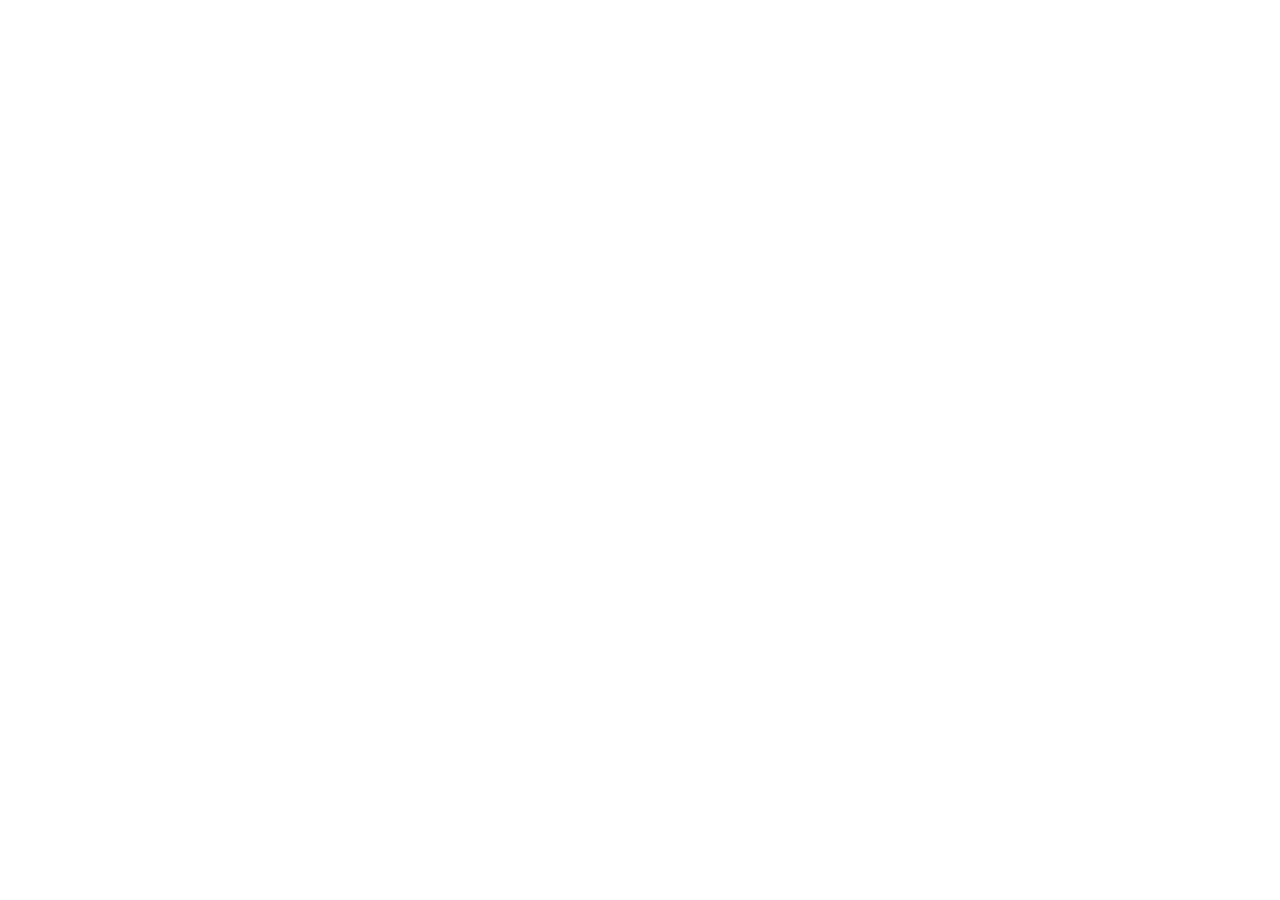
==== commit 5a57dcd0: "新增虎课网、慕课网链接资源" ====
--- a/DevelopmentCode/Programming/Programming/index.html
+++ b/DevelopmentCode/Programming/Programming/index.html
@@ -1,20 +1 @@
-<!doctype html>
-<html lang="zh-CN">
-
-<head>
-    <meta charset="utf-8" />
-    <link rel="icon" href="https://home.code-nav.cn/logo.png" />
-    <meta name="viewport" content="width=device-width,initial-scale=1" />
-    <meta name="description" content="编程导航,最专业的程序员导航网站,发现优质编程学习资源,定制你的程序员必备主页,公众号编程导航" />
-    <meta name="keywords" content="编程,程序员,导航,资源,主页,编程导航,编程学习" />
-    <meta name="description" content="编程导航" />
-    <title>编程导航 - 程序员导航</title>
-    <script defer="defer" src="./static/js/main.02c7db7e.js"></script>
-    <link href="./static/css/main.8ad872f8.css" rel="stylesheet">
-</head>
-
-<body>
-    <div id="root"></div>
-</body>
-
-</html>
+<!doctype html><html lang="zh-CN"><head><meta charset="utf-8"/><link rel="icon" href="https://home.code-nav.cn/logo.png"/><meta name="viewport" content="width=device-width,initial-scale=1"/><meta name="description" content="编程导航,最专业的程序员导航网站,发现优质编程学习资源,定制你的程序员必备主页,公众号编程导航"/><meta name="keywords" content="编程,程序员,导航,资源,主页,编程导航,编程学习"/><meta name="description" content="编程导航"/><title>编程导航 - 程序员导航</title><script defer="defer" src="/static/js/main.31fcb4ad.js"></script><link href="/static/css/main.8ad872f8.css" rel="stylesheet"></head><body><div id="root"></div></body></html>
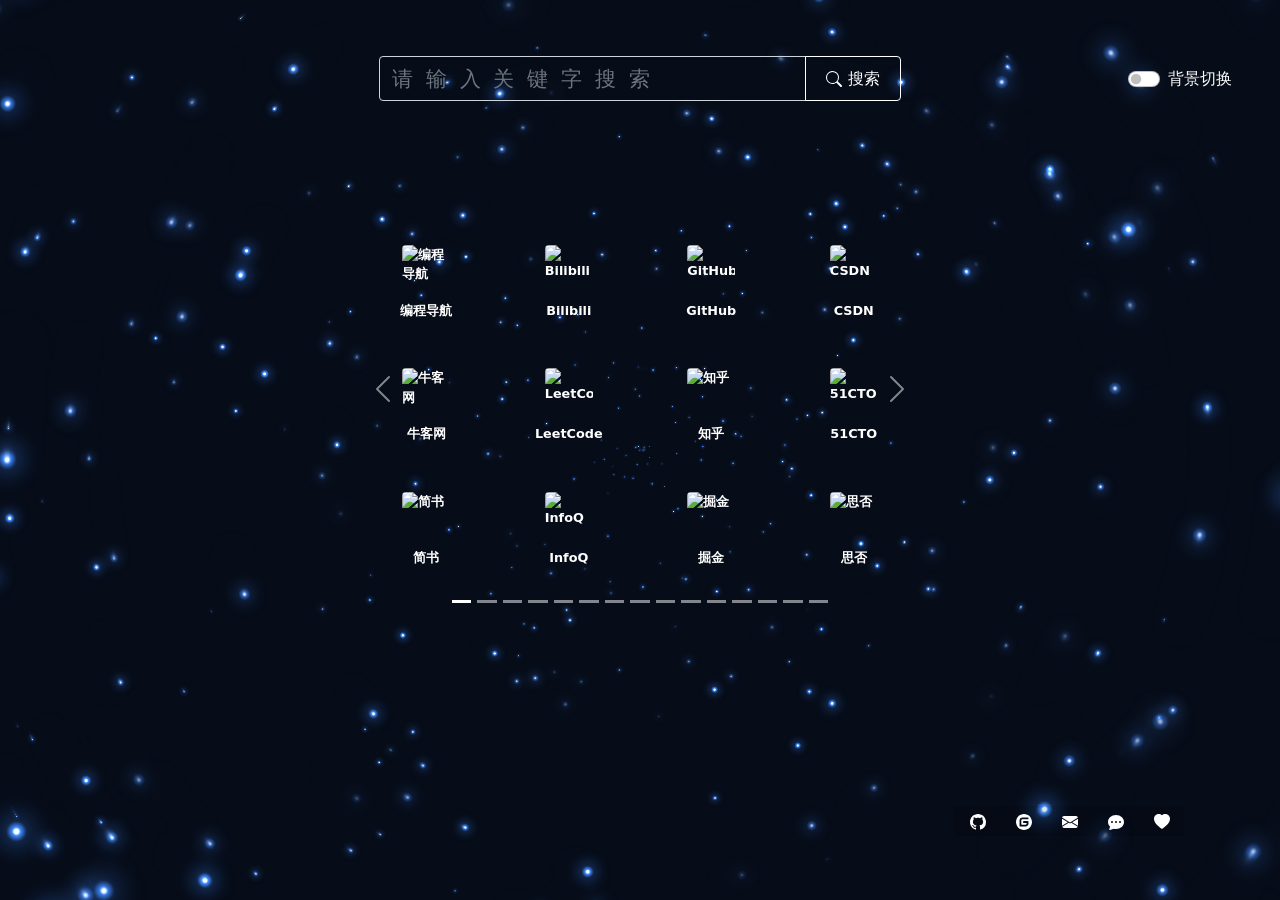
==== commit 681c4506: "前一版本图片不能显示的BUG" ====
--- a/DevelopmentCode/Programming/Programming/index.html
+++ b/DevelopmentCode/Programming/Programming/index.html
@@ -1 +1,20 @@
-<!doctype html><html lang="zh-CN"><head><meta charset="utf-8"/><link rel="icon" href="https://home.code-nav.cn/logo.png"/><meta name="viewport" content="width=device-width,initial-scale=1"/><meta name="description" content="编程导航,最专业的程序员导航网站,发现优质编程学习资源,定制你的程序员必备主页,公众号编程导航"/><meta name="keywords" content="编程,程序员,导航,资源,主页,编程导航,编程学习"/><meta name="description" content="编程导航"/><title>编程导航 - 程序员导航</title><script defer="defer" src="/static/js/main.31fcb4ad.js"></script><link href="/static/css/main.8ad872f8.css" rel="stylesheet"></head><body><div id="root"></div></body></html>+<!doctype html>
+<html lang="zh-CN">
+
+<head>
+    <meta charset="utf-8" />
+    <link rel="icon" href="https://home.code-nav.cn/logo.png" />
+    <meta name="viewport" content="width=device-width,initial-scale=1" />
+    <meta name="description" content="编程导航,最专业的程序员导航网站,发现优质编程学习资源,定制你的程序员必备主页,公众号编程导航" />
+    <meta name="keywords" content="编程,程序员,导航,资源,主页,编程导航,编程学习" />
+    <meta name="description" content="编程导航" />
+    <title>编程导航 - 程序员导航</title>
+    <script defer="defer" src="./static/js/main.bca84413.js"></script>
+    <link href="./static/css/main.2db6322e.css" rel="stylesheet">
+</head>
+
+<body>
+    <div id="root"></div>
+</body>
+
+</html>
--- a/DevelopmentCode/Programming/Programming/static/css/main.2db6322e.css
+++ b/DevelopmentCode/Programming/Programming/static/css/main.2db6322e.css
@@ -0,0 +1,7 @@
+@charset "UTF-8";/*!
+ * Bootstrap v5.1.3 (https://getbootstrap.com/)
+ * Copyright 2011-2021 The Bootstrap Authors
+ * Copyright 2011-2021 Twitter, Inc.
+ * Licensed under MIT (https://github.com/twbs/bootstrap/blob/main/LICENSE)
+ */:root{--bs-blue:#0d6efd;--bs-indigo:#6610f2;--bs-purple:#6f42c1;--bs-pink:#d63384;--bs-red:#dc3545;--bs-orange:#fd7e14;--bs-yellow:#ffc107;--bs-green:#198754;--bs-teal:#20c997;--bs-cyan:#0dcaf0;--bs-white:#fff;--bs-gray:#6c757d;--bs-gray-dark:#343a40;--bs-gray-100:#f8f9fa;--bs-gray-200:#e9ecef;--bs-gray-300:#dee2e6;--bs-gray-400:#ced4da;--bs-gray-500:#adb5bd;--bs-gray-600:#6c757d;--bs-gray-700:#495057;--bs-gray-800:#343a40;--bs-gray-900:#212529;--bs-primary:#0d6efd;--bs-secondary:#6c757d;--bs-success:#198754;--bs-info:#0dcaf0;--bs-warning:#ffc107;--bs-danger:#dc3545;--bs-light:#f8f9fa;--bs-dark:#212529;--bs-primary-rgb:13,110,253;--bs-secondary-rgb:108,117,125;--bs-success-rgb:25,135,84;--bs-info-rgb:13,202,240;--bs-warning-rgb:255,193,7;--bs-danger-rgb:220,53,69;--bs-light-rgb:248,249,250;--bs-dark-rgb:33,37,41;--bs-white-rgb:255,255,255;--bs-black-rgb:0,0,0;--bs-body-color-rgb:33,37,41;--bs-body-bg-rgb:255,255,255;--bs-font-sans-serif:system-ui,-apple-system,"Segoe UI",Roboto,"Helvetica Neue",Arial,"Noto Sans","Liberation Sans",sans-serif,"Apple Color Emoji","Segoe UI Emoji","Segoe UI Symbol","Noto Color Emoji";--bs-font-monospace:SFMono-Regular,Menlo,Monaco,Consolas,"Liberation Mono","Courier New",monospace;--bs-gradient:linear-gradient(180deg,hsla(0,0%,100%,.15),hsla(0,0%,100%,0));--bs-body-font-family:var(--bs-font-sans-serif);--bs-body-font-size:1rem;--bs-body-font-weight:400;--bs-body-line-height:1.5;--bs-body-color:#212529;--bs-body-bg:#fff}*,:after,:before{box-sizing:border-box}@media (prefers-reduced-motion:no-preference){:root{scroll-behavior:smooth}}body{-webkit-text-size-adjust:100%;-webkit-tap-highlight-color:transparent;background-color:#fff;background-color:var(--bs-body-bg);color:#212529;color:var(--bs-body-color);font-family:system-ui,-apple-system,Segoe UI,Roboto,Helvetica Neue,Arial,Noto Sans,Liberation Sans,sans-serif,Apple Color Emoji,Segoe UI Emoji,Segoe UI Symbol,Noto Color Emoji;font-family:var(--bs-body-font-family);font-size:1rem;font-size:var(--bs-body-font-size);font-weight:400;font-weight:var(--bs-body-font-weight);line-height:1.5;line-height:var(--bs-body-line-height);margin:0;text-align:var(--bs-body-text-align)}hr{background-color:currentColor;border:0;color:inherit;margin:1rem 0;opacity:.25}hr:not([size]){height:1px}.h1,.h2,.h3,.h4,.h5,.h6,h1,h2,h3,h4,h5,h6{font-weight:500;line-height:1.2;margin-bottom:.5rem;margin-top:0}.h1,h1{font-size:calc(1.375rem + 1.5vw)}@media (min-width:1200px){.h1,h1{font-size:2.5rem}}.h2,h2{font-size:calc(1.325rem + .9vw)}@media (min-width:1200px){.h2,h2{font-size:2rem}}.h3,h3{font-size:calc(1.3rem + .6vw)}@media (min-width:1200px){.h3,h3{font-size:1.75rem}}.h4,h4{font-size:calc(1.275rem + .3vw)}@media (min-width:1200px){.h4,h4{font-size:1.5rem}}.h5,h5{font-size:1.25rem}.h6,h6{font-size:1rem}p{margin-bottom:1rem;margin-top:0}abbr[data-bs-original-title],abbr[title]{cursor:help;-webkit-text-decoration:underline dotted;text-decoration:underline dotted;-webkit-text-decoration-skip-ink:none;text-decoration-skip-ink:none}address{font-style:normal;line-height:inherit;margin-bottom:1rem}ol,ul{padding-left:2rem}dl,ol,ul{margin-bottom:1rem;margin-top:0}ol ol,ol ul,ul ol,ul ul{margin-bottom:0}dt{font-weight:700}dd{margin-bottom:.5rem;margin-left:0}blockquote{margin:0 0 1rem}b,strong{font-weight:bolder}.small,small{font-size:.875em}.mark,mark{background-color:#fcf8e3;padding:.2em}sub,sup{font-size:.75em;line-height:0;position:relative;vertical-align:baseline}sub{bottom:-.25em}sup{top:-.5em}a{color:#0d6efd;text-decoration:underline}a:hover{color:#0a58ca}a:not([href]):not([class]),a:not([href]):not([class]):hover{color:inherit;text-decoration:none}code,kbd,pre,samp{direction:ltr;font-family:SFMono-Regular,Menlo,Monaco,Consolas,Liberation Mono,Courier New,monospace;font-family:var(--bs-font-monospace);font-size:1em;unicode-bidi:bidi-override}pre{display:block;font-size:.875em;margin-bottom:1rem;margin-top:0;overflow:auto}pre code{color:inherit;font-size:inherit;word-break:normal}code{word-wrap:break-word;color:#d63384;font-size:.875em}a>code{color:inherit}kbd{background-color:#212529;border-radius:.2rem;color:#fff;font-size:.875em;padding:.2rem .4rem}kbd kbd{font-size:1em;font-weight:700;padding:0}figure{margin:0 0 1rem}img,svg{vertical-align:middle}table{border-collapse:collapse;caption-side:bottom}caption{color:#6c757d;padding-bottom:.5rem;padding-top:.5rem;text-align:left}th{text-align:inherit;text-align:-webkit-match-parent}tbody,td,tfoot,th,thead,tr{border:0 solid;border-color:inherit}label{display:inline-block}button{border-radius:0}button:focus:not(:focus-visible){outline:0}button,input,optgroup,select,textarea{font-family:inherit;font-size:inherit;line-height:inherit;margin:0}button,select{text-transform:none}[role=button]{cursor:pointer}select{word-wrap:normal}select:disabled{opacity:1}[list]::-webkit-calendar-picker-indicator{display:none}[type=button],[type=reset],[type=submit],button{-webkit-appearance:button}[type=button]:not(:disabled),[type=reset]:not(:disabled),[type=submit]:not(:disabled),button:not(:disabled){cursor:pointer}::-moz-focus-inner{border-style:none;padding:0}textarea{resize:vertical}fieldset{border:0;margin:0;min-width:0;padding:0}legend{float:left;font-size:calc(1.275rem + .3vw);line-height:inherit;margin-bottom:.5rem;padding:0;width:100%}@media (min-width:1200px){legend{font-size:1.5rem}}legend+*{clear:left}::-webkit-datetime-edit-day-field,::-webkit-datetime-edit-fields-wrapper,::-webkit-datetime-edit-hour-field,::-webkit-datetime-edit-minute,::-webkit-datetime-edit-month-field,::-webkit-datetime-edit-text,::-webkit-datetime-edit-year-field{padding:0}::-webkit-inner-spin-button{height:auto}[type=search]{-webkit-appearance:textfield;outline-offset:-2px}::-webkit-search-decoration{-webkit-appearance:none}::-webkit-color-swatch-wrapper{padding:0}::file-selector-button{font:inherit}::-webkit-file-upload-button{-webkit-appearance:button;font:inherit}output{display:inline-block}iframe{border:0}summary{cursor:pointer;display:list-item}progress{vertical-align:baseline}[hidden]{display:none!important}.lead{font-size:1.25rem;font-weight:300}.display-1{font-size:calc(1.625rem + 4.5vw);font-weight:300;line-height:1.2}@media (min-width:1200px){.display-1{font-size:5rem}}.display-2{font-size:calc(1.575rem + 3.9vw);font-weight:300;line-height:1.2}@media (min-width:1200px){.display-2{font-size:4.5rem}}.display-3{font-size:calc(1.525rem + 3.3vw);font-weight:300;line-height:1.2}@media (min-width:1200px){.display-3{font-size:4rem}}.display-4{font-size:calc(1.475rem + 2.7vw);font-weight:300;line-height:1.2}@media (min-width:1200px){.display-4{font-size:3.5rem}}.display-5{font-size:calc(1.425rem + 2.1vw);font-weight:300;line-height:1.2}@media (min-width:1200px){.display-5{font-size:3rem}}.display-6{font-size:calc(1.375rem + 1.5vw);font-weight:300;line-height:1.2}@media (min-width:1200px){.display-6{font-size:2.5rem}}.list-inline,.list-unstyled{list-style:none;padding-left:0}.list-inline-item{display:inline-block}.list-inline-item:not(:last-child){margin-right:.5rem}.initialism{font-size:.875em;text-transform:uppercase}.blockquote{font-size:1.25rem;margin-bottom:1rem}.blockquote>:last-child{margin-bottom:0}.blockquote-footer{color:#6c757d;font-size:.875em;margin-bottom:1rem;margin-top:-1rem}.blockquote-footer:before{content:"— "}.img-fluid,.img-thumbnail{height:auto;max-width:100%}.img-thumbnail{background-color:#fff;border:1px solid #dee2e6;border-radius:.25rem;padding:.25rem}.figure{display:inline-block}.figure-img{line-height:1;margin-bottom:.5rem}.figure-caption{color:#6c757d;font-size:.875em}.container,.container-fluid,.container-lg,.container-md,.container-sm,.container-xl,.container-xxl{margin-left:auto;margin-right:auto;padding-left:.75rem;padding-left:var(--bs-gutter-x,.75rem);padding-right:.75rem;padding-right:var(--bs-gutter-x,.75rem);width:100%}@media (min-width:576px){.container,.container-sm{max-width:540px}}@media (min-width:768px){.container,.container-md,.container-sm{max-width:720px}}@media (min-width:992px){.container,.container-lg,.container-md,.container-sm{max-width:960px}}@media (min-width:1200px){.container,.container-lg,.container-md,.container-sm,.container-xl{max-width:1140px}}@media (min-width:1400px){.container,.container-lg,.container-md,.container-sm,.container-xl,.container-xxl{max-width:1320px}}.row{--bs-gutter-x:1.5rem;--bs-gutter-y:0;display:flex;flex-wrap:wrap;margin-left:calc(var(--bs-gutter-x)*-.5);margin-right:calc(var(--bs-gutter-x)*-.5);margin-top:calc(var(--bs-gutter-y)*-1)}.row>*{flex-shrink:0;margin-top:var(--bs-gutter-y);max-width:100%;padding-left:calc(var(--bs-gutter-x)*.5);padding-right:calc(var(--bs-gutter-x)*.5);width:100%}.col{flex:1 0}.row-cols-auto>*{flex:0 0 auto;width:auto}.row-cols-1>*{flex:0 0 auto;width:100%}.row-cols-2>*{flex:0 0 auto;width:50%}.row-cols-3>*{flex:0 0 auto;width:33.3333333333%}.row-cols-4>*{flex:0 0 auto;width:25%}.row-cols-5>*{flex:0 0 auto;width:20%}.row-cols-6>*{flex:0 0 auto;width:16.6666666667%}.col-auto{flex:0 0 auto;width:auto}.col-1{flex:0 0 auto;width:8.33333333%}.col-2{flex:0 0 auto;width:16.66666667%}.col-3{flex:0 0 auto;width:25%}.col-4{flex:0 0 auto;width:33.33333333%}.col-5{flex:0 0 auto;width:41.66666667%}.col-6{flex:0 0 auto;width:50%}.col-7{flex:0 0 auto;width:58.33333333%}.col-8{flex:0 0 auto;width:66.66666667%}.col-9{flex:0 0 auto;width:75%}.col-10{flex:0 0 auto;width:83.33333333%}.col-11{flex:0 0 auto;width:91.66666667%}.col-12{flex:0 0 auto;width:100%}.offset-1{margin-left:8.33333333%}.offset-2{margin-left:16.66666667%}.offset-3{margin-left:25%}.offset-4{margin-left:33.33333333%}.offset-5{margin-left:41.66666667%}.offset-6{margin-left:50%}.offset-7{margin-left:58.33333333%}.offset-8{margin-left:66.66666667%}.offset-9{margin-left:75%}.offset-10{margin-left:83.33333333%}.offset-11{margin-left:91.66666667%}.g-0,.gx-0{--bs-gutter-x:0}.g-0,.gy-0{--bs-gutter-y:0}.g-1,.gx-1{--bs-gutter-x:0.25rem}.g-1,.gy-1{--bs-gutter-y:0.25rem}.g-2,.gx-2{--bs-gutter-x:0.5rem}.g-2,.gy-2{--bs-gutter-y:0.5rem}.g-3,.gx-3{--bs-gutter-x:1rem}.g-3,.gy-3{--bs-gutter-y:1rem}.g-4,.gx-4{--bs-gutter-x:1.5rem}.g-4,.gy-4{--bs-gutter-y:1.5rem}.g-5,.gx-5{--bs-gutter-x:3rem}.g-5,.gy-5{--bs-gutter-y:3rem}@media (min-width:576px){.col-sm{flex:1 0}.row-cols-sm-auto>*{flex:0 0 auto;width:auto}.row-cols-sm-1>*{flex:0 0 auto;width:100%}.row-cols-sm-2>*{flex:0 0 auto;width:50%}.row-cols-sm-3>*{flex:0 0 auto;width:33.3333333333%}.row-cols-sm-4>*{flex:0 0 auto;width:25%}.row-cols-sm-5>*{flex:0 0 auto;width:20%}.row-cols-sm-6>*{flex:0 0 auto;width:16.6666666667%}.col-sm-auto{flex:0 0 auto;width:auto}.col-sm-1{flex:0 0 auto;width:8.33333333%}.col-sm-2{flex:0 0 auto;width:16.66666667%}.col-sm-3{flex:0 0 auto;width:25%}.col-sm-4{flex:0 0 auto;width:33.33333333%}.col-sm-5{flex:0 0 auto;width:41.66666667%}.col-sm-6{flex:0 0 auto;width:50%}.col-sm-7{flex:0 0 auto;width:58.33333333%}.col-sm-8{flex:0 0 auto;width:66.66666667%}.col-sm-9{flex:0 0 auto;width:75%}.col-sm-10{flex:0 0 auto;width:83.33333333%}.col-sm-11{flex:0 0 auto;width:91.66666667%}.col-sm-12{flex:0 0 auto;width:100%}.offset-sm-0{margin-left:0}.offset-sm-1{margin-left:8.33333333%}.offset-sm-2{margin-left:16.66666667%}.offset-sm-3{margin-left:25%}.offset-sm-4{margin-left:33.33333333%}.offset-sm-5{margin-left:41.66666667%}.offset-sm-6{margin-left:50%}.offset-sm-7{margin-left:58.33333333%}.offset-sm-8{margin-left:66.66666667%}.offset-sm-9{margin-left:75%}.offset-sm-10{margin-left:83.33333333%}.offset-sm-11{margin-left:91.66666667%}.g-sm-0,.gx-sm-0{--bs-gutter-x:0}.g-sm-0,.gy-sm-0{--bs-gutter-y:0}.g-sm-1,.gx-sm-1{--bs-gutter-x:0.25rem}.g-sm-1,.gy-sm-1{--bs-gutter-y:0.25rem}.g-sm-2,.gx-sm-2{--bs-gutter-x:0.5rem}.g-sm-2,.gy-sm-2{--bs-gutter-y:0.5rem}.g-sm-3,.gx-sm-3{--bs-gutter-x:1rem}.g-sm-3,.gy-sm-3{--bs-gutter-y:1rem}.g-sm-4,.gx-sm-4{--bs-gutter-x:1.5rem}.g-sm-4,.gy-sm-4{--bs-gutter-y:1.5rem}.g-sm-5,.gx-sm-5{--bs-gutter-x:3rem}.g-sm-5,.gy-sm-5{--bs-gutter-y:3rem}}@media (min-width:768px){.col-md{flex:1 0}.row-cols-md-auto>*{flex:0 0 auto;width:auto}.row-cols-md-1>*{flex:0 0 auto;width:100%}.row-cols-md-2>*{flex:0 0 auto;width:50%}.row-cols-md-3>*{flex:0 0 auto;width:33.3333333333%}.row-cols-md-4>*{flex:0 0 auto;width:25%}.row-cols-md-5>*{flex:0 0 auto;width:20%}.row-cols-md-6>*{flex:0 0 auto;width:16.6666666667%}.col-md-auto{flex:0 0 auto;width:auto}.col-md-1{flex:0 0 auto;width:8.33333333%}.col-md-2{flex:0 0 auto;width:16.66666667%}.col-md-3{flex:0 0 auto;width:25%}.col-md-4{flex:0 0 auto;width:33.33333333%}.col-md-5{flex:0 0 auto;width:41.66666667%}.col-md-6{flex:0 0 auto;width:50%}.col-md-7{flex:0 0 auto;width:58.33333333%}.col-md-8{flex:0 0 auto;width:66.66666667%}.col-md-9{flex:0 0 auto;width:75%}.col-md-10{flex:0 0 auto;width:83.33333333%}.col-md-11{flex:0 0 auto;width:91.66666667%}.col-md-12{flex:0 0 auto;width:100%}.offset-md-0{margin-left:0}.offset-md-1{margin-left:8.33333333%}.offset-md-2{margin-left:16.66666667%}.offset-md-3{margin-left:25%}.offset-md-4{margin-left:33.33333333%}.offset-md-5{margin-left:41.66666667%}.offset-md-6{margin-left:50%}.offset-md-7{margin-left:58.33333333%}.offset-md-8{margin-left:66.66666667%}.offset-md-9{margin-left:75%}.offset-md-10{margin-left:83.33333333%}.offset-md-11{margin-left:91.66666667%}.g-md-0,.gx-md-0{--bs-gutter-x:0}.g-md-0,.gy-md-0{--bs-gutter-y:0}.g-md-1,.gx-md-1{--bs-gutter-x:0.25rem}.g-md-1,.gy-md-1{--bs-gutter-y:0.25rem}.g-md-2,.gx-md-2{--bs-gutter-x:0.5rem}.g-md-2,.gy-md-2{--bs-gutter-y:0.5rem}.g-md-3,.gx-md-3{--bs-gutter-x:1rem}.g-md-3,.gy-md-3{--bs-gutter-y:1rem}.g-md-4,.gx-md-4{--bs-gutter-x:1.5rem}.g-md-4,.gy-md-4{--bs-gutter-y:1.5rem}.g-md-5,.gx-md-5{--bs-gutter-x:3rem}.g-md-5,.gy-md-5{--bs-gutter-y:3rem}}@media (min-width:992px){.col-lg{flex:1 0}.row-cols-lg-auto>*{flex:0 0 auto;width:auto}.row-cols-lg-1>*{flex:0 0 auto;width:100%}.row-cols-lg-2>*{flex:0 0 auto;width:50%}.row-cols-lg-3>*{flex:0 0 auto;width:33.3333333333%}.row-cols-lg-4>*{flex:0 0 auto;width:25%}.row-cols-lg-5>*{flex:0 0 auto;width:20%}.row-cols-lg-6>*{flex:0 0 auto;width:16.6666666667%}.col-lg-auto{flex:0 0 auto;width:auto}.col-lg-1{flex:0 0 auto;width:8.33333333%}.col-lg-2{flex:0 0 auto;width:16.66666667%}.col-lg-3{flex:0 0 auto;width:25%}.col-lg-4{flex:0 0 auto;width:33.33333333%}.col-lg-5{flex:0 0 auto;width:41.66666667%}.col-lg-6{flex:0 0 auto;width:50%}.col-lg-7{flex:0 0 auto;width:58.33333333%}.col-lg-8{flex:0 0 auto;width:66.66666667%}.col-lg-9{flex:0 0 auto;width:75%}.col-lg-10{flex:0 0 auto;width:83.33333333%}.col-lg-11{flex:0 0 auto;width:91.66666667%}.col-lg-12{flex:0 0 auto;width:100%}.offset-lg-0{margin-left:0}.offset-lg-1{margin-left:8.33333333%}.offset-lg-2{margin-left:16.66666667%}.offset-lg-3{margin-left:25%}.offset-lg-4{margin-left:33.33333333%}.offset-lg-5{margin-left:41.66666667%}.offset-lg-6{margin-left:50%}.offset-lg-7{margin-left:58.33333333%}.offset-lg-8{margin-left:66.66666667%}.offset-lg-9{margin-left:75%}.offset-lg-10{margin-left:83.33333333%}.offset-lg-11{margin-left:91.66666667%}.g-lg-0,.gx-lg-0{--bs-gutter-x:0}.g-lg-0,.gy-lg-0{--bs-gutter-y:0}.g-lg-1,.gx-lg-1{--bs-gutter-x:0.25rem}.g-lg-1,.gy-lg-1{--bs-gutter-y:0.25rem}.g-lg-2,.gx-lg-2{--bs-gutter-x:0.5rem}.g-lg-2,.gy-lg-2{--bs-gutter-y:0.5rem}.g-lg-3,.gx-lg-3{--bs-gutter-x:1rem}.g-lg-3,.gy-lg-3{--bs-gutter-y:1rem}.g-lg-4,.gx-lg-4{--bs-gutter-x:1.5rem}.g-lg-4,.gy-lg-4{--bs-gutter-y:1.5rem}.g-lg-5,.gx-lg-5{--bs-gutter-x:3rem}.g-lg-5,.gy-lg-5{--bs-gutter-y:3rem}}@media (min-width:1200px){.col-xl{flex:1 0}.row-cols-xl-auto>*{flex:0 0 auto;width:auto}.row-cols-xl-1>*{flex:0 0 auto;width:100%}.row-cols-xl-2>*{flex:0 0 auto;width:50%}.row-cols-xl-3>*{flex:0 0 auto;width:33.3333333333%}.row-cols-xl-4>*{flex:0 0 auto;width:25%}.row-cols-xl-5>*{flex:0 0 auto;width:20%}.row-cols-xl-6>*{flex:0 0 auto;width:16.6666666667%}.col-xl-auto{flex:0 0 auto;width:auto}.col-xl-1{flex:0 0 auto;width:8.33333333%}.col-xl-2{flex:0 0 auto;width:16.66666667%}.col-xl-3{flex:0 0 auto;width:25%}.col-xl-4{flex:0 0 auto;width:33.33333333%}.col-xl-5{flex:0 0 auto;width:41.66666667%}.col-xl-6{flex:0 0 auto;width:50%}.col-xl-7{flex:0 0 auto;width:58.33333333%}.col-xl-8{flex:0 0 auto;width:66.66666667%}.col-xl-9{flex:0 0 auto;width:75%}.col-xl-10{flex:0 0 auto;width:83.33333333%}.col-xl-11{flex:0 0 auto;width:91.66666667%}.col-xl-12{flex:0 0 auto;width:100%}.offset-xl-0{margin-left:0}.offset-xl-1{margin-left:8.33333333%}.offset-xl-2{margin-left:16.66666667%}.offset-xl-3{margin-left:25%}.offset-xl-4{margin-left:33.33333333%}.offset-xl-5{margin-left:41.66666667%}.offset-xl-6{margin-left:50%}.offset-xl-7{margin-left:58.33333333%}.offset-xl-8{margin-left:66.66666667%}.offset-xl-9{margin-left:75%}.offset-xl-10{margin-left:83.33333333%}.offset-xl-11{margin-left:91.66666667%}.g-xl-0,.gx-xl-0{--bs-gutter-x:0}.g-xl-0,.gy-xl-0{--bs-gutter-y:0}.g-xl-1,.gx-xl-1{--bs-gutter-x:0.25rem}.g-xl-1,.gy-xl-1{--bs-gutter-y:0.25rem}.g-xl-2,.gx-xl-2{--bs-gutter-x:0.5rem}.g-xl-2,.gy-xl-2{--bs-gutter-y:0.5rem}.g-xl-3,.gx-xl-3{--bs-gutter-x:1rem}.g-xl-3,.gy-xl-3{--bs-gutter-y:1rem}.g-xl-4,.gx-xl-4{--bs-gutter-x:1.5rem}.g-xl-4,.gy-xl-4{--bs-gutter-y:1.5rem}.g-xl-5,.gx-xl-5{--bs-gutter-x:3rem}.g-xl-5,.gy-xl-5{--bs-gutter-y:3rem}}@media (min-width:1400px){.col-xxl{flex:1 0}.row-cols-xxl-auto>*{flex:0 0 auto;width:auto}.row-cols-xxl-1>*{flex:0 0 auto;width:100%}.row-cols-xxl-2>*{flex:0 0 auto;width:50%}.row-cols-xxl-3>*{flex:0 0 auto;width:33.3333333333%}.row-cols-xxl-4>*{flex:0 0 auto;width:25%}.row-cols-xxl-5>*{flex:0 0 auto;width:20%}.row-cols-xxl-6>*{flex:0 0 auto;width:16.6666666667%}.col-xxl-auto{flex:0 0 auto;width:auto}.col-xxl-1{flex:0 0 auto;width:8.33333333%}.col-xxl-2{flex:0 0 auto;width:16.66666667%}.col-xxl-3{flex:0 0 auto;width:25%}.col-xxl-4{flex:0 0 auto;width:33.33333333%}.col-xxl-5{flex:0 0 auto;width:41.66666667%}.col-xxl-6{flex:0 0 auto;width:50%}.col-xxl-7{flex:0 0 auto;width:58.33333333%}.col-xxl-8{flex:0 0 auto;width:66.66666667%}.col-xxl-9{flex:0 0 auto;width:75%}.col-xxl-10{flex:0 0 auto;width:83.33333333%}.col-xxl-11{flex:0 0 auto;width:91.66666667%}.col-xxl-12{flex:0 0 auto;width:100%}.offset-xxl-0{margin-left:0}.offset-xxl-1{margin-left:8.33333333%}.offset-xxl-2{margin-left:16.66666667%}.offset-xxl-3{margin-left:25%}.offset-xxl-4{margin-left:33.33333333%}.offset-xxl-5{margin-left:41.66666667%}.offset-xxl-6{margin-left:50%}.offset-xxl-7{margin-left:58.33333333%}.offset-xxl-8{margin-left:66.66666667%}.offset-xxl-9{margin-left:75%}.offset-xxl-10{margin-left:83.33333333%}.offset-xxl-11{margin-left:91.66666667%}.g-xxl-0,.gx-xxl-0{--bs-gutter-x:0}.g-xxl-0,.gy-xxl-0{--bs-gutter-y:0}.g-xxl-1,.gx-xxl-1{--bs-gutter-x:0.25rem}.g-xxl-1,.gy-xxl-1{--bs-gutter-y:0.25rem}.g-xxl-2,.gx-xxl-2{--bs-gutter-x:0.5rem}.g-xxl-2,.gy-xxl-2{--bs-gutter-y:0.5rem}.g-xxl-3,.gx-xxl-3{--bs-gutter-x:1rem}.g-xxl-3,.gy-xxl-3{--bs-gutter-y:1rem}.g-xxl-4,.gx-xxl-4{--bs-gutter-x:1.5rem}.g-xxl-4,.gy-xxl-4{--bs-gutter-y:1.5rem}.g-xxl-5,.gx-xxl-5{--bs-gutter-x:3rem}.g-xxl-5,.gy-xxl-5{--bs-gutter-y:3rem}}.table{--bs-table-bg:transparent;--bs-table-accent-bg:transparent;--bs-table-striped-color:#212529;--bs-table-striped-bg:rgba(0,0,0,.05);--bs-table-active-color:#212529;--bs-table-active-bg:rgba(0,0,0,.1);--bs-table-hover-color:#212529;--bs-table-hover-bg:rgba(0,0,0,.075);border-color:#dee2e6;color:#212529;margin-bottom:1rem;vertical-align:top;width:100%}.table>:not(caption)>*>*{background-color:var(--bs-table-bg);border-bottom-width:1px;box-shadow:inset 0 0 0 9999px var(--bs-table-accent-bg);padding:.5rem}.table>tbody{vertical-align:inherit}.table>thead{vertical-align:bottom}.table>:not(:first-child){border-top:2px solid}.caption-top{caption-side:top}.table-sm>:not(caption)>*>*{padding:.25rem}.table-bordered>:not(caption)>*{border-width:1px 0}.table-bordered>:not(caption)>*>*{border-width:0 1px}.table-borderless>:not(caption)>*>*{border-bottom-width:0}.table-borderless>:not(:first-child){border-top-width:0}.table-striped>tbody>tr:nth-of-type(odd)>*{--bs-table-accent-bg:var(--bs-table-striped-bg);color:var(--bs-table-striped-color)}.table-active{--bs-table-accent-bg:var(--bs-table-active-bg);color:var(--bs-table-active-color)}.table-hover>tbody>tr:hover>*{--bs-table-accent-bg:var(--bs-table-hover-bg);color:var(--bs-table-hover-color)}.table-primary{--bs-table-bg:#cfe2ff;--bs-table-striped-bg:#c5d7f2;--bs-table-striped-color:#000;--bs-table-active-bg:#bacbe6;--bs-table-active-color:#000;--bs-table-hover-bg:#bfd1ec;--bs-table-hover-color:#000;border-color:#bacbe6;color:#000}.table-secondary{--bs-table-bg:#e2e3e5;--bs-table-striped-bg:#d7d8da;--bs-table-striped-color:#000;--bs-table-active-bg:#cbccce;--bs-table-active-color:#000;--bs-table-hover-bg:#d1d2d4;--bs-table-hover-color:#000;border-color:#cbccce;color:#000}.table-success{--bs-table-bg:#d1e7dd;--bs-table-striped-bg:#c7dbd2;--bs-table-striped-color:#000;--bs-table-active-bg:#bcd0c7;--bs-table-active-color:#000;--bs-table-hover-bg:#c1d6cc;--bs-table-hover-color:#000;border-color:#bcd0c7;color:#000}.table-info{--bs-table-bg:#cff4fc;--bs-table-striped-bg:#c5e8ef;--bs-table-striped-color:#000;--bs-table-active-bg:#badce3;--bs-table-active-color:#000;--bs-table-hover-bg:#bfe2e9;--bs-table-hover-color:#000;border-color:#badce3;color:#000}.table-warning{--bs-table-bg:#fff3cd;--bs-table-striped-bg:#f2e7c3;--bs-table-striped-color:#000;--bs-table-active-bg:#e6dbb9;--bs-table-active-color:#000;--bs-table-hover-bg:#ece1be;--bs-table-hover-color:#000;border-color:#e6dbb9;color:#000}.table-danger{--bs-table-bg:#f8d7da;--bs-table-striped-bg:#eccccf;--bs-table-striped-color:#000;--bs-table-active-bg:#dfc2c4;--bs-table-active-color:#000;--bs-table-hover-bg:#e5c7ca;--bs-table-hover-color:#000;border-color:#dfc2c4;color:#000}.table-light{--bs-table-bg:#f8f9fa;--bs-table-striped-bg:#ecedee;--bs-table-striped-color:#000;--bs-table-active-bg:#dfe0e1;--bs-table-active-color:#000;--bs-table-hover-bg:#e5e6e7;--bs-table-hover-color:#000;border-color:#dfe0e1;color:#000}.table-dark{--bs-table-bg:#212529;--bs-table-striped-bg:#2c3034;--bs-table-striped-color:#fff;--bs-table-active-bg:#373b3e;--bs-table-active-color:#fff;--bs-table-hover-bg:#323539;--bs-table-hover-color:#fff;border-color:#373b3e;color:#fff}.table-responsive{-webkit-overflow-scrolling:touch;overflow-x:auto}@media (max-width:575.98px){.table-responsive-sm{-webkit-overflow-scrolling:touch;overflow-x:auto}}@media (max-width:767.98px){.table-responsive-md{-webkit-overflow-scrolling:touch;overflow-x:auto}}@media (max-width:991.98px){.table-responsive-lg{-webkit-overflow-scrolling:touch;overflow-x:auto}}@media (max-width:1199.98px){.table-responsive-xl{-webkit-overflow-scrolling:touch;overflow-x:auto}}@media (max-width:1399.98px){.table-responsive-xxl{-webkit-overflow-scrolling:touch;overflow-x:auto}}.form-label{margin-bottom:.5rem}.col-form-label{font-size:inherit;line-height:1.5;margin-bottom:0;padding-bottom:calc(.375rem + 1px);padding-top:calc(.375rem + 1px)}.col-form-label-lg{font-size:1.25rem;padding-bottom:calc(.5rem + 1px);padding-top:calc(.5rem + 1px)}.col-form-label-sm{font-size:.875rem;padding-bottom:calc(.25rem + 1px);padding-top:calc(.25rem + 1px)}.form-text{color:#6c757d;font-size:.875em;margin-top:.25rem}.form-control{-webkit-appearance:none;appearance:none;background-clip:padding-box;background-color:#fff;border:1px solid #ced4da;border-radius:.25rem;color:#212529;display:block;font-size:1rem;font-weight:400;line-height:1.5;padding:.375rem .75rem;transition:border-color .15s ease-in-out,box-shadow .15s ease-in-out;width:100%}@media (prefers-reduced-motion:reduce){.form-control{transition:none}}.form-control[type=file]{overflow:hidden}.form-control[type=file]:not(:disabled):not([readonly]){cursor:pointer}.form-control:focus{background-color:#fff;border-color:#86b7fe;box-shadow:0 0 0 .25rem rgba(13,110,253,.25);color:#212529;outline:0}.form-control::-webkit-date-and-time-value{height:1.5em}.form-control::-webkit-input-placeholder{color:#6c757d;opacity:1}.form-control:-ms-input-placeholder{color:#6c757d;opacity:1}.form-control::placeholder{color:#6c757d;opacity:1}.form-control:disabled,.form-control[readonly]{background-color:#e9ecef;opacity:1}.form-control::file-selector-button{-webkit-margin-end:.75rem;background-color:#e9ecef;border:0 solid;border-color:inherit;border-inline-end-width:1px;border-radius:0;color:#212529;margin:-.375rem -.75rem;margin-inline-end:.75rem;padding:.375rem .75rem;pointer-events:none;transition:color .15s ease-in-out,background-color .15s ease-in-out,border-color .15s ease-in-out,box-shadow .15s ease-in-out}@media (prefers-reduced-motion:reduce){.form-control::-webkit-file-upload-button{-webkit-transition:none;transition:none}.form-control::file-selector-button{transition:none}}.form-control:hover:not(:disabled):not([readonly])::file-selector-button{background-color:#dde0e3}.form-control::-webkit-file-upload-button{-webkit-margin-end:.75rem;background-color:#e9ecef;border:0 solid;border-color:inherit;border-inline-end-width:1px;border-radius:0;color:#212529;margin:-.375rem -.75rem;margin-inline-end:.75rem;padding:.375rem .75rem;pointer-events:none;-webkit-transition:color .15s ease-in-out,background-color .15s ease-in-out,border-color .15s ease-in-out,box-shadow .15s ease-in-out;transition:color .15s ease-in-out,background-color .15s ease-in-out,border-color .15s ease-in-out,box-shadow .15s ease-in-out}@media (prefers-reduced-motion:reduce){.form-control::-webkit-file-upload-button{-webkit-transition:none;transition:none}}.form-control:hover:not(:disabled):not([readonly])::-webkit-file-upload-button{background-color:#dde0e3}.form-control-plaintext{background-color:transparent;border:solid transparent;border-width:1px 0;color:#212529;display:block;line-height:1.5;margin-bottom:0;padding:.375rem 0;width:100%}.form-control-plaintext.form-control-lg,.form-control-plaintext.form-control-sm{padding-left:0;padding-right:0}.form-control-sm{border-radius:.2rem;font-size:.875rem;min-height:calc(1.5em + .5rem + 2px);padding:.25rem .5rem}.form-control-sm::file-selector-button{-webkit-margin-end:.5rem;margin:-.25rem -.5rem;margin-inline-end:.5rem;padding:.25rem .5rem}.form-control-sm::-webkit-file-upload-button{-webkit-margin-end:.5rem;margin:-.25rem -.5rem;margin-inline-end:.5rem;padding:.25rem .5rem}.form-control-lg{border-radius:.3rem;font-size:1.25rem;min-height:calc(1.5em + 1rem + 2px);padding:.5rem 1rem}.form-control-lg::file-selector-button{-webkit-margin-end:1rem;margin:-.5rem -1rem;margin-inline-end:1rem;padding:.5rem 1rem}.form-control-lg::-webkit-file-upload-button{-webkit-margin-end:1rem;margin:-.5rem -1rem;margin-inline-end:1rem;padding:.5rem 1rem}textarea.form-control{min-height:calc(1.5em + .75rem + 2px)}textarea.form-control-sm{min-height:calc(1.5em + .5rem + 2px)}textarea.form-control-lg{min-height:calc(1.5em + 1rem + 2px)}.form-control-color{height:auto;padding:.375rem;width:3rem}.form-control-color:not(:disabled):not([readonly]){cursor:pointer}.form-control-color::-moz-color-swatch{border-radius:.25rem;height:1.5em}.form-control-color::-webkit-color-swatch{border-radius:.25rem;height:1.5em}.form-select{-moz-padding-start:calc(.75rem - 3px);-webkit-appearance:none;appearance:none;background-color:#fff;background-image:url("data:image/svg+xml;charset=utf-8,%3Csvg xmlns='http://www.w3.org/2000/svg' viewBox='0 0 16 16'%3E%3Cpath fill='none' stroke='%23343a40' stroke-linecap='round' stroke-linejoin='round' stroke-width='2' d='m2 5 6 6 6-6'/%3E%3C/svg%3E");background-position:right .75rem center;background-repeat:no-repeat;background-size:16px 12px;border:1px solid #ced4da;border-radius:.25rem;color:#212529;display:block;font-size:1rem;font-weight:400;line-height:1.5;padding:.375rem 2.25rem .375rem .75rem;transition:border-color .15s ease-in-out,box-shadow .15s ease-in-out;width:100%}@media (prefers-reduced-motion:reduce){.form-select{transition:none}}.form-select:focus{border-color:#86b7fe;box-shadow:0 0 0 .25rem rgba(13,110,253,.25);outline:0}.form-select[multiple],.form-select[size]:not([size="1"]){background-image:none;padding-right:.75rem}.form-select:disabled{background-color:#e9ecef}.form-select:-moz-focusring{color:transparent;text-shadow:0 0 0 #212529}.form-select-sm{border-radius:.2rem;font-size:.875rem;padding-bottom:.25rem;padding-left:.5rem;padding-top:.25rem}.form-select-lg{border-radius:.3rem;font-size:1.25rem;padding-bottom:.5rem;padding-left:1rem;padding-top:.5rem}.form-check{display:block;margin-bottom:.125rem;min-height:1.5rem;padding-left:1.5em}.form-check .form-check-input{float:left;margin-left:-1.5em}.form-check-input{color-adjust:exact;-webkit-appearance:none;appearance:none;background-color:#fff;background-position:50%;background-repeat:no-repeat;background-size:contain;border:1px solid rgba(0,0,0,.25);height:1em;margin-top:.25em;-webkit-print-color-adjust:exact;vertical-align:top;width:1em}.form-check-input[type=checkbox]{border-radius:.25em}.form-check-input[type=radio]{border-radius:50%}.form-check-input:active{-webkit-filter:brightness(90%);filter:brightness(90%)}.form-check-input:focus{border-color:#86b7fe;box-shadow:0 0 0 .25rem rgba(13,110,253,.25);outline:0}.form-check-input:checked{background-color:#0d6efd;border-color:#0d6efd}.form-check-input:checked[type=checkbox]{background-image:url("data:image/svg+xml;charset=utf-8,%3Csvg xmlns='http://www.w3.org/2000/svg' viewBox='0 0 20 20'%3E%3Cpath fill='none' stroke='%23fff' stroke-linecap='round' stroke-linejoin='round' stroke-width='3' d='m6 10 3 3 6-6'/%3E%3C/svg%3E")}.form-check-input:checked[type=radio]{background-image:url("data:image/svg+xml;charset=utf-8,%3Csvg xmlns='http://www.w3.org/2000/svg' viewBox='-4 -4 8 8'%3E%3Ccircle r='2' fill='%23fff'/%3E%3C/svg%3E")}.form-check-input[type=checkbox]:indeterminate{background-color:#0d6efd;background-image:url("data:image/svg+xml;charset=utf-8,%3Csvg xmlns='http://www.w3.org/2000/svg' viewBox='0 0 20 20'%3E%3Cpath fill='none' stroke='%23fff' stroke-linecap='round' stroke-linejoin='round' stroke-width='3' d='M6 10h8'/%3E%3C/svg%3E");border-color:#0d6efd}.form-check-input:disabled{-webkit-filter:none;filter:none;opacity:.5;pointer-events:none}.form-check-input:disabled~.form-check-label,.form-check-input[disabled]~.form-check-label{opacity:.5}.form-switch{padding-left:2.5em}.form-switch .form-check-input{background-image:url("data:image/svg+xml;charset=utf-8,%3Csvg xmlns='http://www.w3.org/2000/svg' viewBox='-4 -4 8 8'%3E%3Ccircle r='3' fill='rgba(0, 0, 0, 0.25)'/%3E%3C/svg%3E");background-position:0;border-radius:2em;margin-left:-2.5em;transition:background-position .15s ease-in-out;width:2em}@media (prefers-reduced-motion:reduce){.form-switch .form-check-input{transition:none}}.form-switch .form-check-input:focus{background-image:url("data:image/svg+xml;charset=utf-8,%3Csvg xmlns='http://www.w3.org/2000/svg' viewBox='-4 -4 8 8'%3E%3Ccircle r='3' fill='%2386b7fe'/%3E%3C/svg%3E")}.form-switch .form-check-input:checked{background-image:url("data:image/svg+xml;charset=utf-8,%3Csvg xmlns='http://www.w3.org/2000/svg' viewBox='-4 -4 8 8'%3E%3Ccircle r='3' fill='%23fff'/%3E%3C/svg%3E");background-position:100%}.form-check-inline{display:inline-block;margin-right:1rem}.btn-check{clip:rect(0,0,0,0);pointer-events:none;position:absolute}.btn-check:disabled+.btn,.btn-check[disabled]+.btn{-webkit-filter:none;filter:none;opacity:.65;pointer-events:none}.form-range{-webkit-appearance:none;appearance:none;background-color:transparent;height:1.5rem;padding:0;width:100%}.form-range:focus{outline:0}.form-range:focus::-webkit-slider-thumb{box-shadow:0 0 0 1px #fff,0 0 0 .25rem rgba(13,110,253,.25)}.form-range:focus::-moz-range-thumb{box-shadow:0 0 0 1px #fff,0 0 0 .25rem rgba(13,110,253,.25)}.form-range::-moz-focus-outer{border:0}.form-range::-webkit-slider-thumb{-webkit-appearance:none;appearance:none;background-color:#0d6efd;border:0;border-radius:1rem;height:1rem;margin-top:-.25rem;-webkit-transition:background-color .15s ease-in-out,border-color .15s ease-in-out,box-shadow .15s ease-in-out;transition:background-color .15s ease-in-out,border-color .15s ease-in-out,box-shadow .15s ease-in-out;width:1rem}@media (prefers-reduced-motion:reduce){.form-range::-webkit-slider-thumb{-webkit-transition:none;transition:none}}.form-range::-webkit-slider-thumb:active{background-color:#b6d4fe}.form-range::-webkit-slider-runnable-track{background-color:#dee2e6;border-color:transparent;border-radius:1rem;color:transparent;cursor:pointer;height:.5rem;width:100%}.form-range::-moz-range-thumb{appearance:none;background-color:#0d6efd;border:0;border-radius:1rem;height:1rem;-moz-transition:background-color .15s ease-in-out,border-color .15s ease-in-out,box-shadow .15s ease-in-out;transition:background-color .15s ease-in-out,border-color .15s ease-in-out,box-shadow .15s ease-in-out;width:1rem}@media (prefers-reduced-motion:reduce){.form-range::-moz-range-thumb{-moz-transition:none;transition:none}}.form-range::-moz-range-thumb:active{background-color:#b6d4fe}.form-range::-moz-range-track{background-color:#dee2e6;border-color:transparent;border-radius:1rem;color:transparent;cursor:pointer;height:.5rem;width:100%}.form-range:disabled{pointer-events:none}.form-range:disabled::-webkit-slider-thumb{background-color:#adb5bd}.form-range:disabled::-moz-range-thumb{background-color:#adb5bd}.form-floating{position:relative}.form-floating>.form-control,.form-floating>.form-select{height:calc(3.5rem + 2px);line-height:1.25}.form-floating>label{border:1px solid transparent;height:100%;left:0;padding:1rem .75rem;pointer-events:none;position:absolute;top:0;-webkit-transform-origin:0 0;transform-origin:0 0;transition:opacity .1s ease-in-out,-webkit-transform .1s ease-in-out;transition:opacity .1s ease-in-out,transform .1s ease-in-out;transition:opacity .1s ease-in-out,transform .1s ease-in-out,-webkit-transform .1s ease-in-out}@media (prefers-reduced-motion:reduce){.form-floating>label{transition:none}}.form-floating>.form-control{padding:1rem .75rem}.form-floating>.form-control::-webkit-input-placeholder{color:transparent}.form-floating>.form-control:-ms-input-placeholder{color:transparent}.form-floating>.form-control::placeholder{color:transparent}.form-floating>.form-control:not(:-ms-input-placeholder){padding-bottom:.625rem;padding-top:1.625rem}.form-floating>.form-control:focus,.form-floating>.form-control:not(:placeholder-shown){padding-bottom:.625rem;padding-top:1.625rem}.form-floating>.form-control:-webkit-autofill{padding-bottom:.625rem;padding-top:1.625rem}.form-floating>.form-select{padding-bottom:.625rem;padding-top:1.625rem}.form-floating>.form-control:not(:-ms-input-placeholder)~label{opacity:.65;transform:scale(.85) translateY(-.5rem) translateX(.15rem)}.form-floating>.form-control:focus~label,.form-floating>.form-control:not(:placeholder-shown)~label,.form-floating>.form-select~label{opacity:.65;-webkit-transform:scale(.85) translateY(-.5rem) translateX(.15rem);transform:scale(.85) translateY(-.5rem) translateX(.15rem)}.form-floating>.form-control:-webkit-autofill~label{opacity:.65;-webkit-transform:scale(.85) translateY(-.5rem) translateX(.15rem);transform:scale(.85) translateY(-.5rem) translateX(.15rem)}.input-group{align-items:stretch;display:flex;flex-wrap:wrap;position:relative;width:100%}.input-group>.form-control,.input-group>.form-select{flex:1 1 auto;min-width:0;position:relative;width:1%}.input-group>.form-control:focus,.input-group>.form-select:focus{z-index:3}.input-group .btn{position:relative;z-index:2}.input-group .btn:focus{z-index:3}.input-group-text{align-items:center;background-color:#e9ecef;border:1px solid #ced4da;border-radius:.25rem;color:#212529;display:flex;font-size:1rem;font-weight:400;line-height:1.5;padding:.375rem .75rem;text-align:center;white-space:nowrap}.input-group-lg>.btn,.input-group-lg>.form-control,.input-group-lg>.form-select,.input-group-lg>.input-group-text{border-radius:.3rem;font-size:1.25rem;padding:.5rem 1rem}.input-group-sm>.btn,.input-group-sm>.form-control,.input-group-sm>.form-select,.input-group-sm>.input-group-text{border-radius:.2rem;font-size:.875rem;padding:.25rem .5rem}.input-group-lg>.form-select,.input-group-sm>.form-select{padding-right:3rem}.input-group.has-validation>.dropdown-toggle:nth-last-child(n+4),.input-group.has-validation>:nth-last-child(n+3):not(.dropdown-toggle):not(.dropdown-menu),.input-group:not(.has-validation)>.dropdown-toggle:nth-last-child(n+3),.input-group:not(.has-validation)>:not(:last-child):not(.dropdown-toggle):not(.dropdown-menu){border-bottom-right-radius:0;border-top-right-radius:0}.input-group>:not(:first-child):not(.dropdown-menu):not(.valid-tooltip):not(.valid-feedback):not(.invalid-tooltip):not(.invalid-feedback){border-bottom-left-radius:0;border-top-left-radius:0;margin-left:-1px}.valid-feedback{color:#198754;display:none;font-size:.875em;margin-top:.25rem;width:100%}.valid-tooltip{background-color:rgba(25,135,84,.9);border-radius:.25rem;color:#fff;display:none;font-size:.875rem;margin-top:.1rem;max-width:100%;padding:.25rem .5rem;position:absolute;top:100%;z-index:5}.is-valid~.valid-feedback,.is-valid~.valid-tooltip,.was-validated :valid~.valid-feedback,.was-validated :valid~.valid-tooltip{display:block}.form-control.is-valid,.was-validated .form-control:valid{background-image:url("data:image/svg+xml;charset=utf-8,%3Csvg xmlns='http://www.w3.org/2000/svg' viewBox='0 0 8 8'%3E%3Cpath fill='%23198754' d='M2.3 6.73.6 4.53c-.4-1.04.46-1.4 1.1-.8l1.1 1.4 3.4-3.8c.6-.63 1.6-.27 1.2.7l-4 4.6c-.43.5-.8.4-1.1.1z'/%3E%3C/svg%3E");background-position:right calc(.375em + .1875rem) center;background-repeat:no-repeat;background-size:calc(.75em + .375rem) calc(.75em + .375rem);border-color:#198754;padding-right:calc(1.5em + .75rem)}.form-control.is-valid:focus,.was-validated .form-control:valid:focus{border-color:#198754;box-shadow:0 0 0 .25rem rgba(25,135,84,.25)}.was-validated textarea.form-control:valid,textarea.form-control.is-valid{background-position:top calc(.375em + .1875rem) right calc(.375em + .1875rem);padding-right:calc(1.5em + .75rem)}.form-select.is-valid,.was-validated .form-select:valid{border-color:#198754}.form-select.is-valid:not([multiple]):not([size]),.form-select.is-valid:not([multiple])[size="1"],.was-validated .form-select:valid:not([multiple]):not([size]),.was-validated .form-select:valid:not([multiple])[size="1"]{background-image:url("data:image/svg+xml;charset=utf-8,%3Csvg xmlns='http://www.w3.org/2000/svg' viewBox='0 0 16 16'%3E%3Cpath fill='none' stroke='%23343a40' stroke-linecap='round' stroke-linejoin='round' stroke-width='2' d='m2 5 6 6 6-6'/%3E%3C/svg%3E"),url("data:image/svg+xml;charset=utf-8,%3Csvg xmlns='http://www.w3.org/2000/svg' viewBox='0 0 8 8'%3E%3Cpath fill='%23198754' d='M2.3 6.73.6 4.53c-.4-1.04.46-1.4 1.1-.8l1.1 1.4 3.4-3.8c.6-.63 1.6-.27 1.2.7l-4 4.6c-.43.5-.8.4-1.1.1z'/%3E%3C/svg%3E");background-position:right .75rem center,center right 2.25rem;background-size:16px 12px,calc(.75em + .375rem) calc(.75em + .375rem);padding-right:4.125rem}.form-select.is-valid:focus,.was-validated .form-select:valid:focus{border-color:#198754;box-shadow:0 0 0 .25rem rgba(25,135,84,.25)}.form-check-input.is-valid,.was-validated .form-check-input:valid{border-color:#198754}.form-check-input.is-valid:checked,.was-validated .form-check-input:valid:checked{background-color:#198754}.form-check-input.is-valid:focus,.was-validated .form-check-input:valid:focus{box-shadow:0 0 0 .25rem rgba(25,135,84,.25)}.form-check-input.is-valid~.form-check-label,.was-validated .form-check-input:valid~.form-check-label{color:#198754}.form-check-inline .form-check-input~.valid-feedback{margin-left:.5em}.input-group .form-control.is-valid,.input-group .form-select.is-valid,.was-validated .input-group .form-control:valid,.was-validated .input-group .form-select:valid{z-index:1}.input-group .form-control.is-valid:focus,.input-group .form-select.is-valid:focus,.was-validated .input-group .form-control:valid:focus,.was-validated .input-group .form-select:valid:focus{z-index:3}.invalid-feedback{color:#dc3545;display:none;font-size:.875em;margin-top:.25rem;width:100%}.invalid-tooltip{background-color:rgba(220,53,69,.9);border-radius:.25rem;color:#fff;display:none;font-size:.875rem;margin-top:.1rem;max-width:100%;padding:.25rem .5rem;position:absolute;top:100%;z-index:5}.is-invalid~.invalid-feedback,.is-invalid~.invalid-tooltip,.was-validated :invalid~.invalid-feedback,.was-validated :invalid~.invalid-tooltip{display:block}.form-control.is-invalid,.was-validated .form-control:invalid{background-image:url("data:image/svg+xml;charset=utf-8,%3Csvg xmlns='http://www.w3.org/2000/svg' width='12' height='12' fill='none' stroke='%23dc3545'%3E%3Ccircle cx='6' cy='6' r='4.5'/%3E%3Cpath stroke-linejoin='round' d='M5.8 3.6h.4L6 6.5z'/%3E%3Ccircle cx='6' cy='8.2' r='.6' fill='%23dc3545' stroke='none'/%3E%3C/svg%3E");background-position:right calc(.375em + .1875rem) center;background-repeat:no-repeat;background-size:calc(.75em + .375rem) calc(.75em + .375rem);border-color:#dc3545;padding-right:calc(1.5em + .75rem)}.form-control.is-invalid:focus,.was-validated .form-control:invalid:focus{border-color:#dc3545;box-shadow:0 0 0 .25rem rgba(220,53,69,.25)}.was-validated textarea.form-control:invalid,textarea.form-control.is-invalid{background-position:top calc(.375em + .1875rem) right calc(.375em + .1875rem);padding-right:calc(1.5em + .75rem)}.form-select.is-invalid,.was-validated .form-select:invalid{border-color:#dc3545}.form-select.is-invalid:not([multiple]):not([size]),.form-select.is-invalid:not([multiple])[size="1"],.was-validated .form-select:invalid:not([multiple]):not([size]),.was-validated .form-select:invalid:not([multiple])[size="1"]{background-image:url("data:image/svg+xml;charset=utf-8,%3Csvg xmlns='http://www.w3.org/2000/svg' viewBox='0 0 16 16'%3E%3Cpath fill='none' stroke='%23343a40' stroke-linecap='round' stroke-linejoin='round' stroke-width='2' d='m2 5 6 6 6-6'/%3E%3C/svg%3E"),url("data:image/svg+xml;charset=utf-8,%3Csvg xmlns='http://www.w3.org/2000/svg' width='12' height='12' fill='none' stroke='%23dc3545'%3E%3Ccircle cx='6' cy='6' r='4.5'/%3E%3Cpath stroke-linejoin='round' d='M5.8 3.6h.4L6 6.5z'/%3E%3Ccircle cx='6' cy='8.2' r='.6' fill='%23dc3545' stroke='none'/%3E%3C/svg%3E");background-position:right .75rem center,center right 2.25rem;background-size:16px 12px,calc(.75em + .375rem) calc(.75em + .375rem);padding-right:4.125rem}.form-select.is-invalid:focus,.was-validated .form-select:invalid:focus{border-color:#dc3545;box-shadow:0 0 0 .25rem rgba(220,53,69,.25)}.form-check-input.is-invalid,.was-validated .form-check-input:invalid{border-color:#dc3545}.form-check-input.is-invalid:checked,.was-validated .form-check-input:invalid:checked{background-color:#dc3545}.form-check-input.is-invalid:focus,.was-validated .form-check-input:invalid:focus{box-shadow:0 0 0 .25rem rgba(220,53,69,.25)}.form-check-input.is-invalid~.form-check-label,.was-validated .form-check-input:invalid~.form-check-label{color:#dc3545}.form-check-inline .form-check-input~.invalid-feedback{margin-left:.5em}.input-group .form-control.is-invalid,.input-group .form-select.is-invalid,.was-validated .input-group .form-control:invalid,.was-validated .input-group .form-select:invalid{z-index:2}.input-group .form-control.is-invalid:focus,.input-group .form-select.is-invalid:focus,.was-validated .input-group .form-control:invalid:focus,.was-validated .input-group .form-select:invalid:focus{z-index:3}.btn{background-color:transparent;border:1px solid transparent;border-radius:.25rem;color:#212529;cursor:pointer;display:inline-block;font-size:1rem;font-weight:400;line-height:1.5;padding:.375rem .75rem;text-align:center;text-decoration:none;transition:color .15s ease-in-out,background-color .15s ease-in-out,border-color .15s ease-in-out,box-shadow .15s ease-in-out;-webkit-user-select:none;-ms-user-select:none;user-select:none;vertical-align:middle}@media (prefers-reduced-motion:reduce){.btn{transition:none}}.btn:hover{color:#212529}.btn-check:focus+.btn,.btn:focus{box-shadow:0 0 0 .25rem rgba(13,110,253,.25);outline:0}.btn.disabled,.btn:disabled,fieldset:disabled .btn{opacity:.65;pointer-events:none}.btn-primary{background-color:#0d6efd;border-color:#0d6efd;color:#fff}.btn-check:focus+.btn-primary,.btn-primary:focus,.btn-primary:hover{background-color:#0b5ed7;border-color:#0a58ca;color:#fff}.btn-check:focus+.btn-primary,.btn-primary:focus{box-shadow:0 0 0 .25rem rgba(49,132,253,.5)}.btn-check:active+.btn-primary,.btn-check:checked+.btn-primary,.btn-primary.active,.btn-primary:active,.show>.btn-primary.dropdown-toggle{background-color:#0a58ca;border-color:#0a53be;color:#fff}.btn-check:active+.btn-primary:focus,.btn-check:checked+.btn-primary:focus,.btn-primary.active:focus,.btn-primary:active:focus,.show>.btn-primary.dropdown-toggle:focus{box-shadow:0 0 0 .25rem rgba(49,132,253,.5)}.btn-primary.disabled,.btn-primary:disabled{background-color:#0d6efd;border-color:#0d6efd;color:#fff}.btn-secondary{background-color:#6c757d;border-color:#6c757d;color:#fff}.btn-check:focus+.btn-secondary,.btn-secondary:focus,.btn-secondary:hover{background-color:#5c636a;border-color:#565e64;color:#fff}.btn-check:focus+.btn-secondary,.btn-secondary:focus{box-shadow:0 0 0 .25rem hsla(208,6%,54%,.5)}.btn-check:active+.btn-secondary,.btn-check:checked+.btn-secondary,.btn-secondary.active,.btn-secondary:active,.show>.btn-secondary.dropdown-toggle{background-color:#565e64;border-color:#51585e;color:#fff}.btn-check:active+.btn-secondary:focus,.btn-check:checked+.btn-secondary:focus,.btn-secondary.active:focus,.btn-secondary:active:focus,.show>.btn-secondary.dropdown-toggle:focus{box-shadow:0 0 0 .25rem hsla(208,6%,54%,.5)}.btn-secondary.disabled,.btn-secondary:disabled{background-color:#6c757d;border-color:#6c757d;color:#fff}.btn-success{background-color:#198754;border-color:#198754;color:#fff}.btn-check:focus+.btn-success,.btn-success:focus,.btn-success:hover{background-color:#157347;border-color:#146c43;color:#fff}.btn-check:focus+.btn-success,.btn-success:focus{box-shadow:0 0 0 .25rem rgba(60,153,110,.5)}.btn-check:active+.btn-success,.btn-check:checked+.btn-success,.btn-success.active,.btn-success:active,.show>.btn-success.dropdown-toggle{background-color:#146c43;border-color:#13653f;color:#fff}.btn-check:active+.btn-success:focus,.btn-check:checked+.btn-success:focus,.btn-success.active:focus,.btn-success:active:focus,.show>.btn-success.dropdown-toggle:focus{box-shadow:0 0 0 .25rem rgba(60,153,110,.5)}.btn-success.disabled,.btn-success:disabled{background-color:#198754;border-color:#198754;color:#fff}.btn-info{background-color:#0dcaf0;border-color:#0dcaf0;color:#000}.btn-check:focus+.btn-info,.btn-info:focus,.btn-info:hover{background-color:#31d2f2;border-color:#25cff2;color:#000}.btn-check:focus+.btn-info,.btn-info:focus{box-shadow:0 0 0 .25rem rgba(11,172,204,.5)}.btn-check:active+.btn-info,.btn-check:checked+.btn-info,.btn-info.active,.btn-info:active,.show>.btn-info.dropdown-toggle{background-color:#3dd5f3;border-color:#25cff2;color:#000}.btn-check:active+.btn-info:focus,.btn-check:checked+.btn-info:focus,.btn-info.active:focus,.btn-info:active:focus,.show>.btn-info.dropdown-toggle:focus{box-shadow:0 0 0 .25rem rgba(11,172,204,.5)}.btn-info.disabled,.btn-info:disabled{background-color:#0dcaf0;border-color:#0dcaf0;color:#000}.btn-warning{background-color:#ffc107;border-color:#ffc107;color:#000}.btn-check:focus+.btn-warning,.btn-warning:focus,.btn-warning:hover{background-color:#ffca2c;border-color:#ffc720;color:#000}.btn-check:focus+.btn-warning,.btn-warning:focus{box-shadow:0 0 0 .25rem rgba(217,164,6,.5)}.btn-check:active+.btn-warning,.btn-check:checked+.btn-warning,.btn-warning.active,.btn-warning:active,.show>.btn-warning.dropdown-toggle{background-color:#ffcd39;border-color:#ffc720;color:#000}.btn-check:active+.btn-warning:focus,.btn-check:checked+.btn-warning:focus,.btn-warning.active:focus,.btn-warning:active:focus,.show>.btn-warning.dropdown-toggle:focus{box-shadow:0 0 0 .25rem rgba(217,164,6,.5)}.btn-warning.disabled,.btn-warning:disabled{background-color:#ffc107;border-color:#ffc107;color:#000}.btn-danger{background-color:#dc3545;border-color:#dc3545;color:#fff}.btn-check:focus+.btn-danger,.btn-danger:focus,.btn-danger:hover{background-color:#bb2d3b;border-color:#b02a37;color:#fff}.btn-check:focus+.btn-danger,.btn-danger:focus{box-shadow:0 0 0 .25rem rgba(225,83,97,.5)}.btn-check:active+.btn-danger,.btn-check:checked+.btn-danger,.btn-danger.active,.btn-danger:active,.show>.btn-danger.dropdown-toggle{background-color:#b02a37;border-color:#a52834;color:#fff}.btn-check:active+.btn-danger:focus,.btn-check:checked+.btn-danger:focus,.btn-danger.active:focus,.btn-danger:active:focus,.show>.btn-danger.dropdown-toggle:focus{box-shadow:0 0 0 .25rem rgba(225,83,97,.5)}.btn-danger.disabled,.btn-danger:disabled{background-color:#dc3545;border-color:#dc3545;color:#fff}.btn-light{background-color:#f8f9fa;border-color:#f8f9fa;color:#000}.btn-check:focus+.btn-light,.btn-light:focus,.btn-light:hover{background-color:#f9fafb;border-color:#f9fafb;color:#000}.btn-check:focus+.btn-light,.btn-light:focus{box-shadow:0 0 0 .25rem hsla(210,2%,83%,.5)}.btn-check:active+.btn-light,.btn-check:checked+.btn-light,.btn-light.active,.btn-light:active,.show>.btn-light.dropdown-toggle{background-color:#f9fafb;border-color:#f9fafb;color:#000}.btn-check:active+.btn-light:focus,.btn-check:checked+.btn-light:focus,.btn-light.active:focus,.btn-light:active:focus,.show>.btn-light.dropdown-toggle:focus{box-shadow:0 0 0 .25rem hsla(210,2%,83%,.5)}.btn-light.disabled,.btn-light:disabled{background-color:#f8f9fa;border-color:#f8f9fa;color:#000}.btn-dark{background-color:#212529;border-color:#212529;color:#fff}.btn-check:focus+.btn-dark,.btn-dark:focus,.btn-dark:hover{background-color:#1c1f23;border-color:#1a1e21;color:#fff}.btn-check:focus+.btn-dark,.btn-dark:focus{box-shadow:0 0 0 .25rem rgba(66,70,73,.5)}.btn-check:active+.btn-dark,.btn-check:checked+.btn-dark,.btn-dark.active,.btn-dark:active,.show>.btn-dark.dropdown-toggle{background-color:#1a1e21;border-color:#191c1f;color:#fff}.btn-check:active+.btn-dark:focus,.btn-check:checked+.btn-dark:focus,.btn-dark.active:focus,.btn-dark:active:focus,.show>.btn-dark.dropdown-toggle:focus{box-shadow:0 0 0 .25rem rgba(66,70,73,.5)}.btn-dark.disabled,.btn-dark:disabled{background-color:#212529;border-color:#212529;color:#fff}.btn-outline-primary{border-color:#0d6efd;color:#0d6efd}.btn-outline-primary:hover{background-color:#0d6efd;border-color:#0d6efd;color:#fff}.btn-check:focus+.btn-outline-primary,.btn-outline-primary:focus{box-shadow:0 0 0 .25rem rgba(13,110,253,.5)}.btn-check:active+.btn-outline-primary,.btn-check:checked+.btn-outline-primary,.btn-outline-primary.active,.btn-outline-primary.dropdown-toggle.show,.btn-outline-primary:active{background-color:#0d6efd;border-color:#0d6efd;color:#fff}.btn-check:active+.btn-outline-primary:focus,.btn-check:checked+.btn-outline-primary:focus,.btn-outline-primary.active:focus,.btn-outline-primary.dropdown-toggle.show:focus,.btn-outline-primary:active:focus{box-shadow:0 0 0 .25rem rgba(13,110,253,.5)}.btn-outline-primary.disabled,.btn-outline-primary:disabled{background-color:transparent;color:#0d6efd}.btn-outline-secondary{border-color:#6c757d;color:#6c757d}.btn-outline-secondary:hover{background-color:#6c757d;border-color:#6c757d;color:#fff}.btn-check:focus+.btn-outline-secondary,.btn-outline-secondary:focus{box-shadow:0 0 0 .25rem hsla(208,7%,46%,.5)}.btn-check:active+.btn-outline-secondary,.btn-check:checked+.btn-outline-secondary,.btn-outline-secondary.active,.btn-outline-secondary.dropdown-toggle.show,.btn-outline-secondary:active{background-color:#6c757d;border-color:#6c757d;color:#fff}.btn-check:active+.btn-outline-secondary:focus,.btn-check:checked+.btn-outline-secondary:focus,.btn-outline-secondary.active:focus,.btn-outline-secondary.dropdown-toggle.show:focus,.btn-outline-secondary:active:focus{box-shadow:0 0 0 .25rem hsla(208,7%,46%,.5)}.btn-outline-secondary.disabled,.btn-outline-secondary:disabled{background-color:transparent;color:#6c757d}.btn-outline-success{border-color:#198754;color:#198754}.btn-outline-success:hover{background-color:#198754;border-color:#198754;color:#fff}.btn-check:focus+.btn-outline-success,.btn-outline-success:focus{box-shadow:0 0 0 .25rem rgba(25,135,84,.5)}.btn-check:active+.btn-outline-success,.btn-check:checked+.btn-outline-success,.btn-outline-success.active,.btn-outline-success.dropdown-toggle.show,.btn-outline-success:active{background-color:#198754;border-color:#198754;color:#fff}.btn-check:active+.btn-outline-success:focus,.btn-check:checked+.btn-outline-success:focus,.btn-outline-success.active:focus,.btn-outline-success.dropdown-toggle.show:focus,.btn-outline-success:active:focus{box-shadow:0 0 0 .25rem rgba(25,135,84,.5)}.btn-outline-success.disabled,.btn-outline-success:disabled{background-color:transparent;color:#198754}.btn-outline-info{border-color:#0dcaf0;color:#0dcaf0}.btn-outline-info:hover{background-color:#0dcaf0;border-color:#0dcaf0;color:#000}.btn-check:focus+.btn-outline-info,.btn-outline-info:focus{box-shadow:0 0 0 .25rem rgba(13,202,240,.5)}.btn-check:active+.btn-outline-info,.btn-check:checked+.btn-outline-info,.btn-outline-info.active,.btn-outline-info.dropdown-toggle.show,.btn-outline-info:active{background-color:#0dcaf0;border-color:#0dcaf0;color:#000}.btn-check:active+.btn-outline-info:focus,.btn-check:checked+.btn-outline-info:focus,.btn-outline-info.active:focus,.btn-outline-info.dropdown-toggle.show:focus,.btn-outline-info:active:focus{box-shadow:0 0 0 .25rem rgba(13,202,240,.5)}.btn-outline-info.disabled,.btn-outline-info:disabled{background-color:transparent;color:#0dcaf0}.btn-outline-warning{border-color:#ffc107;color:#ffc107}.btn-outline-warning:hover{background-color:#ffc107;border-color:#ffc107;color:#000}.btn-check:focus+.btn-outline-warning,.btn-outline-warning:focus{box-shadow:0 0 0 .25rem rgba(255,193,7,.5)}.btn-check:active+.btn-outline-warning,.btn-check:checked+.btn-outline-warning,.btn-outline-warning.active,.btn-outline-warning.dropdown-toggle.show,.btn-outline-warning:active{background-color:#ffc107;border-color:#ffc107;color:#000}.btn-check:active+.btn-outline-warning:focus,.btn-check:checked+.btn-outline-warning:focus,.btn-outline-warning.active:focus,.btn-outline-warning.dropdown-toggle.show:focus,.btn-outline-warning:active:focus{box-shadow:0 0 0 .25rem rgba(255,193,7,.5)}.btn-outline-warning.disabled,.btn-outline-warning:disabled{background-color:transparent;color:#ffc107}.btn-outline-danger{border-color:#dc3545;color:#dc3545}.btn-outline-danger:hover{background-color:#dc3545;border-color:#dc3545;color:#fff}.btn-check:focus+.btn-outline-danger,.btn-outline-danger:focus{box-shadow:0 0 0 .25rem rgba(220,53,69,.5)}.btn-check:active+.btn-outline-danger,.btn-check:checked+.btn-outline-danger,.btn-outline-danger.active,.btn-outline-danger.dropdown-toggle.show,.btn-outline-danger:active{background-color:#dc3545;border-color:#dc3545;color:#fff}.btn-check:active+.btn-outline-danger:focus,.btn-check:checked+.btn-outline-danger:focus,.btn-outline-danger.active:focus,.btn-outline-danger.dropdown-toggle.show:focus,.btn-outline-danger:active:focus{box-shadow:0 0 0 .25rem rgba(220,53,69,.5)}.btn-outline-danger.disabled,.btn-outline-danger:disabled{background-color:transparent;color:#dc3545}.btn-outline-light{border-color:#f8f9fa;color:#f8f9fa}.btn-outline-light:hover{background-color:#f8f9fa;border-color:#f8f9fa;color:#000}.btn-check:focus+.btn-outline-light,.btn-outline-light:focus{box-shadow:0 0 0 .25rem rgba(248,249,250,.5)}.btn-check:active+.btn-outline-light,.btn-check:checked+.btn-outline-light,.btn-outline-light.active,.btn-outline-light.dropdown-toggle.show,.btn-outline-light:active{background-color:#f8f9fa;border-color:#f8f9fa;color:#000}.btn-check:active+.btn-outline-light:focus,.btn-check:checked+.btn-outline-light:focus,.btn-outline-light.active:focus,.btn-outline-light.dropdown-toggle.show:focus,.btn-outline-light:active:focus{box-shadow:0 0 0 .25rem rgba(248,249,250,.5)}.btn-outline-light.disabled,.btn-outline-light:disabled{background-color:transparent;color:#f8f9fa}.btn-outline-dark{border-color:#212529;color:#212529}.btn-outline-dark:hover{background-color:#212529;border-color:#212529;color:#fff}.btn-check:focus+.btn-outline-dark,.btn-outline-dark:focus{box-shadow:0 0 0 .25rem rgba(33,37,41,.5)}.btn-check:active+.btn-outline-dark,.btn-check:checked+.btn-outline-dark,.btn-outline-dark.active,.btn-outline-dark.dropdown-toggle.show,.btn-outline-dark:active{background-color:#212529;border-color:#212529;color:#fff}.btn-check:active+.btn-outline-dark:focus,.btn-check:checked+.btn-outline-dark:focus,.btn-outline-dark.active:focus,.btn-outline-dark.dropdown-toggle.show:focus,.btn-outline-dark:active:focus{box-shadow:0 0 0 .25rem rgba(33,37,41,.5)}.btn-outline-dark.disabled,.btn-outline-dark:disabled{background-color:transparent;color:#212529}.btn-link{color:#0d6efd;font-weight:400;text-decoration:underline}.btn-link:hover{color:#0a58ca}.btn-link.disabled,.btn-link:disabled{color:#6c757d}.btn-group-lg>.btn,.btn-lg{border-radius:.3rem;font-size:1.25rem;padding:.5rem 1rem}.btn-group-sm>.btn,.btn-sm{border-radius:.2rem;font-size:.875rem;padding:.25rem .5rem}.fade{transition:opacity .15s linear}@media (prefers-reduced-motion:reduce){.fade{transition:none}}.fade:not(.show){opacity:0}.collapse:not(.show){display:none}.collapsing{height:0;overflow:hidden;transition:height .35s ease}@media (prefers-reduced-motion:reduce){.collapsing{transition:none}}.collapsing.collapse-horizontal{height:auto;transition:width .35s ease;width:0}@media (prefers-reduced-motion:reduce){.collapsing.collapse-horizontal{transition:none}}.dropdown,.dropend,.dropstart,.dropup{position:relative}.dropdown-toggle{white-space:nowrap}.dropdown-toggle:after{border-bottom:0;border-left:.3em solid transparent;border-right:.3em solid transparent;border-top:.3em solid;content:"";display:inline-block;margin-left:.255em;vertical-align:.255em}.dropdown-toggle:empty:after{margin-left:0}.dropdown-menu{background-clip:padding-box;background-color:#fff;border:1px solid rgba(0,0,0,.15);border-radius:.25rem;color:#212529;display:none;font-size:1rem;list-style:none;margin:0;min-width:10rem;padding:.5rem 0;position:absolute;text-align:left;z-index:1000}.dropdown-menu[data-bs-popper]{left:0;margin-top:.125rem;top:100%}.dropdown-menu-start{--bs-position:start}.dropdown-menu-start[data-bs-popper]{left:0;right:auto}.dropdown-menu-end{--bs-position:end}.dropdown-menu-end[data-bs-popper]{left:auto;right:0}@media (min-width:576px){.dropdown-menu-sm-start{--bs-position:start}.dropdown-menu-sm-start[data-bs-popper]{left:0;right:auto}.dropdown-menu-sm-end{--bs-position:end}.dropdown-menu-sm-end[data-bs-popper]{left:auto;right:0}}@media (min-width:768px){.dropdown-menu-md-start{--bs-position:start}.dropdown-menu-md-start[data-bs-popper]{left:0;right:auto}.dropdown-menu-md-end{--bs-position:end}.dropdown-menu-md-end[data-bs-popper]{left:auto;right:0}}@media (min-width:992px){.dropdown-menu-lg-start{--bs-position:start}.dropdown-menu-lg-start[data-bs-popper]{left:0;right:auto}.dropdown-menu-lg-end{--bs-position:end}.dropdown-menu-lg-end[data-bs-popper]{left:auto;right:0}}@media (min-width:1200px){.dropdown-menu-xl-start{--bs-position:start}.dropdown-menu-xl-start[data-bs-popper]{left:0;right:auto}.dropdown-menu-xl-end{--bs-position:end}.dropdown-menu-xl-end[data-bs-popper]{left:auto;right:0}}@media (min-width:1400px){.dropdown-menu-xxl-start{--bs-position:start}.dropdown-menu-xxl-start[data-bs-popper]{left:0;right:auto}.dropdown-menu-xxl-end{--bs-position:end}.dropdown-menu-xxl-end[data-bs-popper]{left:auto;right:0}}.dropup .dropdown-menu[data-bs-popper]{bottom:100%;margin-bottom:.125rem;margin-top:0;top:auto}.dropup .dropdown-toggle:after{border-bottom:.3em solid;border-left:.3em solid transparent;border-right:.3em solid transparent;border-top:0;content:"";display:inline-block;margin-left:.255em;vertical-align:.255em}.dropup .dropdown-toggle:empty:after{margin-left:0}.dropend .dropdown-menu[data-bs-popper]{left:100%;margin-left:.125rem;margin-top:0;right:auto;top:0}.dropend .dropdown-toggle:after{border-bottom:.3em solid transparent;border-left:.3em solid;border-right:0;border-top:.3em solid transparent;content:"";display:inline-block;margin-left:.255em;vertical-align:.255em}.dropend .dropdown-toggle:empty:after{margin-left:0}.dropend .dropdown-toggle:after{vertical-align:0}.dropstart .dropdown-menu[data-bs-popper]{left:auto;margin-right:.125rem;margin-top:0;right:100%;top:0}.dropstart .dropdown-toggle:after{content:"";display:inline-block;display:none;margin-left:.255em;vertical-align:.255em}.dropstart .dropdown-toggle:before{border-bottom:.3em solid transparent;border-right:.3em solid;border-top:.3em solid transparent;content:"";display:inline-block;margin-right:.255em;vertical-align:.255em}.dropstart .dropdown-toggle:empty:after{margin-left:0}.dropstart .dropdown-toggle:before{vertical-align:0}.dropdown-divider{border-top:1px solid rgba(0,0,0,.15);height:0;margin:.5rem 0;overflow:hidden}.dropdown-item{background-color:transparent;border:0;clear:both;color:#212529;display:block;font-weight:400;padding:.25rem 1rem;text-align:inherit;text-decoration:none;white-space:nowrap;width:100%}.dropdown-item:focus,.dropdown-item:hover{background-color:#e9ecef;color:#1e2125}.dropdown-item.active,.dropdown-item:active{background-color:#0d6efd;color:#fff;text-decoration:none}.dropdown-item.disabled,.dropdown-item:disabled{background-color:transparent;color:#adb5bd;pointer-events:none}.dropdown-menu.show{display:block}.dropdown-header{color:#6c757d;display:block;font-size:.875rem;margin-bottom:0;padding:.5rem 1rem;white-space:nowrap}.dropdown-item-text{color:#212529;display:block;padding:.25rem 1rem}.dropdown-menu-dark{background-color:#343a40;border-color:rgba(0,0,0,.15);color:#dee2e6}.dropdown-menu-dark .dropdown-item{color:#dee2e6}.dropdown-menu-dark .dropdown-item:focus,.dropdown-menu-dark .dropdown-item:hover{background-color:hsla(0,0%,100%,.15);color:#fff}.dropdown-menu-dark .dropdown-item.active,.dropdown-menu-dark .dropdown-item:active{background-color:#0d6efd;color:#fff}.dropdown-menu-dark .dropdown-item.disabled,.dropdown-menu-dark .dropdown-item:disabled{color:#adb5bd}.dropdown-menu-dark .dropdown-divider{border-color:rgba(0,0,0,.15)}.dropdown-menu-dark .dropdown-item-text{color:#dee2e6}.dropdown-menu-dark .dropdown-header{color:#adb5bd}.btn-group,.btn-group-vertical{display:inline-flex;position:relative;vertical-align:middle}.btn-group-vertical>.btn,.btn-group>.btn{flex:1 1 auto;position:relative}.btn-group-vertical>.btn-check:checked+.btn,.btn-group-vertical>.btn-check:focus+.btn,.btn-group-vertical>.btn.active,.btn-group-vertical>.btn:active,.btn-group-vertical>.btn:focus,.btn-group-vertical>.btn:hover,.btn-group>.btn-check:checked+.btn,.btn-group>.btn-check:focus+.btn,.btn-group>.btn.active,.btn-group>.btn:active,.btn-group>.btn:focus,.btn-group>.btn:hover{z-index:1}.btn-toolbar{display:flex;flex-wrap:wrap;justify-content:flex-start}.btn-toolbar .input-group{width:auto}.btn-group>.btn-group:not(:first-child),.btn-group>.btn:not(:first-child){margin-left:-1px}.btn-group>.btn-group:not(:last-child)>.btn,.btn-group>.btn:not(:last-child):not(.dropdown-toggle){border-bottom-right-radius:0;border-top-right-radius:0}.btn-group>.btn-group:not(:first-child)>.btn,.btn-group>.btn:nth-child(n+3),.btn-group>:not(.btn-check)+.btn{border-bottom-left-radius:0;border-top-left-radius:0}.dropdown-toggle-split{padding-left:.5625rem;padding-right:.5625rem}.dropdown-toggle-split:after,.dropend .dropdown-toggle-split:after,.dropup .dropdown-toggle-split:after{margin-left:0}.dropstart .dropdown-toggle-split:before{margin-right:0}.btn-group-sm>.btn+.dropdown-toggle-split,.btn-sm+.dropdown-toggle-split{padding-left:.375rem;padding-right:.375rem}.btn-group-lg>.btn+.dropdown-toggle-split,.btn-lg+.dropdown-toggle-split{padding-left:.75rem;padding-right:.75rem}.btn-group-vertical{align-items:flex-start;flex-direction:column;justify-content:center}.btn-group-vertical>.btn,.btn-group-vertical>.btn-group{width:100%}.btn-group-vertical>.btn-group:not(:first-child),.btn-group-vertical>.btn:not(:first-child){margin-top:-1px}.btn-group-vertical>.btn-group:not(:last-child)>.btn,.btn-group-vertical>.btn:not(:last-child):not(.dropdown-toggle){border-bottom-left-radius:0;border-bottom-right-radius:0}.btn-group-vertical>.btn-group:not(:first-child)>.btn,.btn-group-vertical>.btn~.btn{border-top-left-radius:0;border-top-right-radius:0}.nav{display:flex;flex-wrap:wrap;list-style:none;margin-bottom:0;padding-left:0}.nav-link{color:#0d6efd;display:block;padding:.5rem 1rem;text-decoration:none;transition:color .15s ease-in-out,background-color .15s ease-in-out,border-color .15s ease-in-out}@media (prefers-reduced-motion:reduce){.nav-link{transition:none}}.nav-link:focus,.nav-link:hover{color:#0a58ca}.nav-link.disabled{color:#6c757d;cursor:default;pointer-events:none}.nav-tabs{border-bottom:1px solid #dee2e6}.nav-tabs .nav-link{background:0 0;border:1px solid transparent;border-top-left-radius:.25rem;border-top-right-radius:.25rem;margin-bottom:-1px}.nav-tabs .nav-link:focus,.nav-tabs .nav-link:hover{border-color:#e9ecef #e9ecef #dee2e6;isolation:isolate}.nav-tabs .nav-link.disabled{background-color:transparent;border-color:transparent;color:#6c757d}.nav-tabs .nav-item.show .nav-link,.nav-tabs .nav-link.active{background-color:#fff;border-color:#dee2e6 #dee2e6 #fff;color:#495057}.nav-tabs .dropdown-menu{border-top-left-radius:0;border-top-right-radius:0;margin-top:-1px}.nav-pills .nav-link{background:0 0;border:0;border-radius:.25rem}.nav-pills .nav-link.active,.nav-pills .show>.nav-link{background-color:#0d6efd;color:#fff}.nav-fill .nav-item,.nav-fill>.nav-link{flex:1 1 auto;text-align:center}.nav-justified .nav-item,.nav-justified>.nav-link{flex-basis:0;flex-grow:1;text-align:center}.nav-fill .nav-item .nav-link,.nav-justified .nav-item .nav-link{width:100%}.tab-content>.tab-pane{display:none}.tab-content>.active{display:block}.navbar{align-items:center;display:flex;flex-wrap:wrap;justify-content:space-between;padding-bottom:.5rem;padding-top:.5rem;position:relative}.navbar>.container,.navbar>.container-fluid,.navbar>.container-lg,.navbar>.container-md,.navbar>.container-sm,.navbar>.container-xl,.navbar>.container-xxl{align-items:center;display:flex;flex-wrap:inherit;justify-content:space-between}.navbar-brand{font-size:1.25rem;margin-right:1rem;padding-bottom:.3125rem;padding-top:.3125rem;text-decoration:none;white-space:nowrap}.navbar-nav{display:flex;flex-direction:column;list-style:none;margin-bottom:0;padding-left:0}.navbar-nav .nav-link{padding-left:0;padding-right:0}.navbar-nav .dropdown-menu{position:static}.navbar-text{padding-bottom:.5rem;padding-top:.5rem}.navbar-collapse{align-items:center;flex-basis:100%;flex-grow:1}.navbar-toggler{background-color:transparent;border:1px solid transparent;border-radius:.25rem;font-size:1.25rem;line-height:1;padding:.25rem .75rem;transition:box-shadow .15s ease-in-out}@media (prefers-reduced-motion:reduce){.navbar-toggler{transition:none}}.navbar-toggler:hover{text-decoration:none}.navbar-toggler:focus{box-shadow:0 0 0 .25rem;outline:0;text-decoration:none}.navbar-toggler-icon{background-position:50%;background-repeat:no-repeat;background-size:100%;display:inline-block;height:1.5em;vertical-align:middle;width:1.5em}.navbar-nav-scroll{max-height:75vh;max-height:var(--bs-scroll-height,75vh);overflow-y:auto}@media (min-width:576px){.navbar-expand-sm{flex-wrap:nowrap;justify-content:flex-start}.navbar-expand-sm .navbar-nav{flex-direction:row}.navbar-expand-sm .navbar-nav .dropdown-menu{position:absolute}.navbar-expand-sm .navbar-nav .nav-link{padding-left:.5rem;padding-right:.5rem}.navbar-expand-sm .navbar-nav-scroll{overflow:visible}.navbar-expand-sm .navbar-collapse{display:flex!important;flex-basis:auto}.navbar-expand-sm .navbar-toggler,.navbar-expand-sm .offcanvas-header{display:none}.navbar-expand-sm .offcanvas{background-color:transparent;border-left:0;border-right:0;bottom:0;flex-grow:1;position:inherit;-webkit-transform:none;transform:none;transition:none;visibility:visible!important;z-index:1000}.navbar-expand-sm .offcanvas-bottom,.navbar-expand-sm .offcanvas-top{border-bottom:0;border-top:0;height:auto}.navbar-expand-sm .offcanvas-body{display:flex;flex-grow:0;overflow-y:visible;padding:0}}@media (min-width:768px){.navbar-expand-md{flex-wrap:nowrap;justify-content:flex-start}.navbar-expand-md .navbar-nav{flex-direction:row}.navbar-expand-md .navbar-nav .dropdown-menu{position:absolute}.navbar-expand-md .navbar-nav .nav-link{padding-left:.5rem;padding-right:.5rem}.navbar-expand-md .navbar-nav-scroll{overflow:visible}.navbar-expand-md .navbar-collapse{display:flex!important;flex-basis:auto}.navbar-expand-md .navbar-toggler,.navbar-expand-md .offcanvas-header{display:none}.navbar-expand-md .offcanvas{background-color:transparent;border-left:0;border-right:0;bottom:0;flex-grow:1;position:inherit;-webkit-transform:none;transform:none;transition:none;visibility:visible!important;z-index:1000}.navbar-expand-md .offcanvas-bottom,.navbar-expand-md .offcanvas-top{border-bottom:0;border-top:0;height:auto}.navbar-expand-md .offcanvas-body{display:flex;flex-grow:0;overflow-y:visible;padding:0}}@media (min-width:992px){.navbar-expand-lg{flex-wrap:nowrap;justify-content:flex-start}.navbar-expand-lg .navbar-nav{flex-direction:row}.navbar-expand-lg .navbar-nav .dropdown-menu{position:absolute}.navbar-expand-lg .navbar-nav .nav-link{padding-left:.5rem;padding-right:.5rem}.navbar-expand-lg .navbar-nav-scroll{overflow:visible}.navbar-expand-lg .navbar-collapse{display:flex!important;flex-basis:auto}.navbar-expand-lg .navbar-toggler,.navbar-expand-lg .offcanvas-header{display:none}.navbar-expand-lg .offcanvas{background-color:transparent;border-left:0;border-right:0;bottom:0;flex-grow:1;position:inherit;-webkit-transform:none;transform:none;transition:none;visibility:visible!important;z-index:1000}.navbar-expand-lg .offcanvas-bottom,.navbar-expand-lg .offcanvas-top{border-bottom:0;border-top:0;height:auto}.navbar-expand-lg .offcanvas-body{display:flex;flex-grow:0;overflow-y:visible;padding:0}}@media (min-width:1200px){.navbar-expand-xl{flex-wrap:nowrap;justify-content:flex-start}.navbar-expand-xl .navbar-nav{flex-direction:row}.navbar-expand-xl .navbar-nav .dropdown-menu{position:absolute}.navbar-expand-xl .navbar-nav .nav-link{padding-left:.5rem;padding-right:.5rem}.navbar-expand-xl .navbar-nav-scroll{overflow:visible}.navbar-expand-xl .navbar-collapse{display:flex!important;flex-basis:auto}.navbar-expand-xl .navbar-toggler,.navbar-expand-xl .offcanvas-header{display:none}.navbar-expand-xl .offcanvas{background-color:transparent;border-left:0;border-right:0;bottom:0;flex-grow:1;position:inherit;-webkit-transform:none;transform:none;transition:none;visibility:visible!important;z-index:1000}.navbar-expand-xl .offcanvas-bottom,.navbar-expand-xl .offcanvas-top{border-bottom:0;border-top:0;height:auto}.navbar-expand-xl .offcanvas-body{display:flex;flex-grow:0;overflow-y:visible;padding:0}}@media (min-width:1400px){.navbar-expand-xxl{flex-wrap:nowrap;justify-content:flex-start}.navbar-expand-xxl .navbar-nav{flex-direction:row}.navbar-expand-xxl .navbar-nav .dropdown-menu{position:absolute}.navbar-expand-xxl .navbar-nav .nav-link{padding-left:.5rem;padding-right:.5rem}.navbar-expand-xxl .navbar-nav-scroll{overflow:visible}.navbar-expand-xxl .navbar-collapse{display:flex!important;flex-basis:auto}.navbar-expand-xxl .navbar-toggler,.navbar-expand-xxl .offcanvas-header{display:none}.navbar-expand-xxl .offcanvas{background-color:transparent;border-left:0;border-right:0;bottom:0;flex-grow:1;position:inherit;-webkit-transform:none;transform:none;transition:none;visibility:visible!important;z-index:1000}.navbar-expand-xxl .offcanvas-bottom,.navbar-expand-xxl .offcanvas-top{border-bottom:0;border-top:0;height:auto}.navbar-expand-xxl .offcanvas-body{display:flex;flex-grow:0;overflow-y:visible;padding:0}}.navbar-expand{flex-wrap:nowrap;justify-content:flex-start}.navbar-expand .navbar-nav{flex-direction:row}.navbar-expand .navbar-nav .dropdown-menu{position:absolute}.navbar-expand .navbar-nav .nav-link{padding-left:.5rem;padding-right:.5rem}.navbar-expand .navbar-nav-scroll{overflow:visible}.navbar-expand .navbar-collapse{display:flex!important;flex-basis:auto}.navbar-expand .navbar-toggler,.navbar-expand .offcanvas-header{display:none}.navbar-expand .offcanvas{background-color:transparent;border-left:0;border-right:0;bottom:0;flex-grow:1;position:inherit;-webkit-transform:none;transform:none;transition:none;visibility:visible!important;z-index:1000}.navbar-expand .offcanvas-bottom,.navbar-expand .offcanvas-top{border-bottom:0;border-top:0;height:auto}.navbar-expand .offcanvas-body{display:flex;flex-grow:0;overflow-y:visible;padding:0}.navbar-light .navbar-brand,.navbar-light .navbar-brand:focus,.navbar-light .navbar-brand:hover{color:rgba(0,0,0,.9)}.navbar-light .navbar-nav .nav-link{color:rgba(0,0,0,.55)}.navbar-light .navbar-nav .nav-link:focus,.navbar-light .navbar-nav .nav-link:hover{color:rgba(0,0,0,.7)}.navbar-light .navbar-nav .nav-link.disabled{color:rgba(0,0,0,.3)}.navbar-light .navbar-nav .nav-link.active,.navbar-light .navbar-nav .show>.nav-link{color:rgba(0,0,0,.9)}.navbar-light .navbar-toggler{border-color:rgba(0,0,0,.1);color:rgba(0,0,0,.55)}.navbar-light .navbar-toggler-icon{background-image:url("data:image/svg+xml;charset=utf-8,%3Csvg xmlns='http://www.w3.org/2000/svg' viewBox='0 0 30 30'%3E%3Cpath stroke='rgba(0, 0, 0, 0.55)' stroke-linecap='round' stroke-miterlimit='10' stroke-width='2' d='M4 7h22M4 15h22M4 23h22'/%3E%3C/svg%3E")}.navbar-light .navbar-text{color:rgba(0,0,0,.55)}.navbar-light .navbar-text a,.navbar-light .navbar-text a:focus,.navbar-light .navbar-text a:hover{color:rgba(0,0,0,.9)}.navbar-dark .navbar-brand,.navbar-dark .navbar-brand:focus,.navbar-dark .navbar-brand:hover{color:#fff}.navbar-dark .navbar-nav .nav-link{color:hsla(0,0%,100%,.55)}.navbar-dark .navbar-nav .nav-link:focus,.navbar-dark .navbar-nav .nav-link:hover{color:hsla(0,0%,100%,.75)}.navbar-dark .navbar-nav .nav-link.disabled{color:hsla(0,0%,100%,.25)}.navbar-dark .navbar-nav .nav-link.active,.navbar-dark .navbar-nav .show>.nav-link{color:#fff}.navbar-dark .navbar-toggler{border-color:hsla(0,0%,100%,.1);color:hsla(0,0%,100%,.55)}.navbar-dark .navbar-toggler-icon{background-image:url("data:image/svg+xml;charset=utf-8,%3Csvg xmlns='http://www.w3.org/2000/svg' viewBox='0 0 30 30'%3E%3Cpath stroke='rgba(255, 255, 255, 0.55)' stroke-linecap='round' stroke-miterlimit='10' stroke-width='2' d='M4 7h22M4 15h22M4 23h22'/%3E%3C/svg%3E")}.navbar-dark .navbar-text{color:hsla(0,0%,100%,.55)}.navbar-dark .navbar-text a,.navbar-dark .navbar-text a:focus,.navbar-dark .navbar-text a:hover{color:#fff}.card{word-wrap:break-word;background-clip:border-box;background-color:#fff;border:1px solid rgba(0,0,0,.125);border-radius:.25rem;display:flex;flex-direction:column;min-width:0;position:relative}.card>hr{margin-left:0;margin-right:0}.card>.list-group{border-bottom:inherit;border-top:inherit}.card>.list-group:first-child{border-top-left-radius:calc(.25rem - 1px);border-top-right-radius:calc(.25rem - 1px);border-top-width:0}.card>.list-group:last-child{border-bottom-left-radius:calc(.25rem - 1px);border-bottom-right-radius:calc(.25rem - 1px);border-bottom-width:0}.card>.card-header+.list-group,.card>.list-group+.card-footer{border-top:0}.card-body{flex:1 1 auto;padding:1rem}.card-title{margin-bottom:.5rem}.card-subtitle{margin-top:-.25rem}.card-subtitle,.card-text:last-child{margin-bottom:0}.card-link+.card-link{margin-left:1rem}.card-header{background-color:rgba(0,0,0,.03);border-bottom:1px solid rgba(0,0,0,.125);margin-bottom:0;padding:.5rem 1rem}.card-header:first-child{border-radius:calc(.25rem - 1px) calc(.25rem - 1px) 0 0}.card-footer{background-color:rgba(0,0,0,.03);border-top:1px solid rgba(0,0,0,.125);padding:.5rem 1rem}.card-footer:last-child{border-radius:0 0 calc(.25rem - 1px) calc(.25rem - 1px)}.card-header-tabs{border-bottom:0;margin-bottom:-.5rem}.card-header-pills,.card-header-tabs{margin-left:-.5rem;margin-right:-.5rem}.card-img-overlay{border-radius:calc(.25rem - 1px);bottom:0;left:0;padding:1rem;position:absolute;right:0;top:0}.card-img,.card-img-bottom,.card-img-top{width:100%}.card-img,.card-img-top{border-top-left-radius:calc(.25rem - 1px);border-top-right-radius:calc(.25rem - 1px)}.card-img,.card-img-bottom{border-bottom-left-radius:calc(.25rem - 1px);border-bottom-right-radius:calc(.25rem - 1px)}.card-group>.card{margin-bottom:.75rem}@media (min-width:576px){.card-group{display:flex;flex-flow:row wrap}.card-group>.card{flex:1 0;margin-bottom:0}.card-group>.card+.card{border-left:0;margin-left:0}.card-group>.card:not(:last-child){border-bottom-right-radius:0;border-top-right-radius:0}.card-group>.card:not(:last-child) .card-header,.card-group>.card:not(:last-child) .card-img-top{border-top-right-radius:0}.card-group>.card:not(:last-child) .card-footer,.card-group>.card:not(:last-child) .card-img-bottom{border-bottom-right-radius:0}.card-group>.card:not(:first-child){border-bottom-left-radius:0;border-top-left-radius:0}.card-group>.card:not(:first-child) .card-header,.card-group>.card:not(:first-child) .card-img-top{border-top-left-radius:0}.card-group>.card:not(:first-child) .card-footer,.card-group>.card:not(:first-child) .card-img-bottom{border-bottom-left-radius:0}}.accordion-button{align-items:center;background-color:#fff;border:0;border-radius:0;color:#212529;display:flex;font-size:1rem;overflow-anchor:none;padding:1rem 1.25rem;position:relative;text-align:left;transition:color .15s ease-in-out,background-color .15s ease-in-out,border-color .15s ease-in-out,box-shadow .15s ease-in-out,border-radius .15s ease;width:100%}@media (prefers-reduced-motion:reduce){.accordion-button{transition:none}}.accordion-button:not(.collapsed){background-color:#e7f1ff;box-shadow:inset 0 -1px 0 rgba(0,0,0,.125);color:#0c63e4}.accordion-button:not(.collapsed):after{background-image:url("data:image/svg+xml;charset=utf-8,%3Csvg xmlns='http://www.w3.org/2000/svg' viewBox='0 0 16 16' fill='%230c63e4'%3E%3Cpath fill-rule='evenodd' d='M1.646 4.646a.5.5 0 0 1 .708 0L8 10.293l5.646-5.647a.5.5 0 0 1 .708.708l-6 6a.5.5 0 0 1-.708 0l-6-6a.5.5 0 0 1 0-.708z'/%3E%3C/svg%3E");-webkit-transform:rotate(-180deg);transform:rotate(-180deg)}.accordion-button:after{background-image:url("data:image/svg+xml;charset=utf-8,%3Csvg xmlns='http://www.w3.org/2000/svg' viewBox='0 0 16 16' fill='%23212529'%3E%3Cpath fill-rule='evenodd' d='M1.646 4.646a.5.5 0 0 1 .708 0L8 10.293l5.646-5.647a.5.5 0 0 1 .708.708l-6 6a.5.5 0 0 1-.708 0l-6-6a.5.5 0 0 1 0-.708z'/%3E%3C/svg%3E");background-repeat:no-repeat;background-size:1.25rem;content:"";flex-shrink:0;height:1.25rem;margin-left:auto;transition:-webkit-transform .2s ease-in-out;transition:transform .2s ease-in-out;transition:transform .2s ease-in-out,-webkit-transform .2s ease-in-out;width:1.25rem}@media (prefers-reduced-motion:reduce){.accordion-button:after{transition:none}}.accordion-button:hover{z-index:2}.accordion-button:focus{border-color:#86b7fe;box-shadow:0 0 0 .25rem rgba(13,110,253,.25);outline:0;z-index:3}.accordion-header{margin-bottom:0}.accordion-item{background-color:#fff;border:1px solid rgba(0,0,0,.125)}.accordion-item:first-of-type{border-top-left-radius:.25rem;border-top-right-radius:.25rem}.accordion-item:first-of-type .accordion-button{border-top-left-radius:calc(.25rem - 1px);border-top-right-radius:calc(.25rem - 1px)}.accordion-item:not(:first-of-type){border-top:0}.accordion-item:last-of-type{border-bottom-left-radius:.25rem;border-bottom-right-radius:.25rem}.accordion-item:last-of-type .accordion-button.collapsed{border-bottom-left-radius:calc(.25rem - 1px);border-bottom-right-radius:calc(.25rem - 1px)}.accordion-item:last-of-type .accordion-collapse{border-bottom-left-radius:.25rem;border-bottom-right-radius:.25rem}.accordion-body{padding:1rem 1.25rem}.accordion-flush .accordion-collapse{border-width:0}.accordion-flush .accordion-item{border-left:0;border-radius:0;border-right:0}.accordion-flush .accordion-item:first-child{border-top:0}.accordion-flush .accordion-item:last-child{border-bottom:0}.accordion-flush .accordion-item .accordion-button{border-radius:0}.breadcrumb{display:flex;flex-wrap:wrap;list-style:none;margin-bottom:1rem;padding:0}.breadcrumb-item+.breadcrumb-item{padding-left:.5rem}.breadcrumb-item+.breadcrumb-item:before{color:#6c757d;content:"/";content:var(--bs-breadcrumb-divider,"/");float:left;padding-right:.5rem}.breadcrumb-item.active{color:#6c757d}.pagination{display:flex;list-style:none;padding-left:0}.page-link{background-color:#fff;border:1px solid #dee2e6;color:#0d6efd;display:block;position:relative;text-decoration:none;transition:color .15s ease-in-out,background-color .15s ease-in-out,border-color .15s ease-in-out,box-shadow .15s ease-in-out}@media (prefers-reduced-motion:reduce){.page-link{transition:none}}.page-link:hover{border-color:#dee2e6;z-index:2}.page-link:focus,.page-link:hover{background-color:#e9ecef;color:#0a58ca}.page-link:focus{box-shadow:0 0 0 .25rem rgba(13,110,253,.25);outline:0;z-index:3}.page-item:not(:first-child) .page-link{margin-left:-1px}.page-item.active .page-link{background-color:#0d6efd;border-color:#0d6efd;color:#fff;z-index:3}.page-item.disabled .page-link{background-color:#fff;border-color:#dee2e6;color:#6c757d;pointer-events:none}.page-link{padding:.375rem .75rem}.page-item:first-child .page-link{border-bottom-left-radius:.25rem;border-top-left-radius:.25rem}.page-item:last-child .page-link{border-bottom-right-radius:.25rem;border-top-right-radius:.25rem}.pagination-lg .page-link{font-size:1.25rem;padding:.75rem 1.5rem}.pagination-lg .page-item:first-child .page-link{border-bottom-left-radius:.3rem;border-top-left-radius:.3rem}.pagination-lg .page-item:last-child .page-link{border-bottom-right-radius:.3rem;border-top-right-radius:.3rem}.pagination-sm .page-link{font-size:.875rem;padding:.25rem .5rem}.pagination-sm .page-item:first-child .page-link{border-bottom-left-radius:.2rem;border-top-left-radius:.2rem}.pagination-sm .page-item:last-child .page-link{border-bottom-right-radius:.2rem;border-top-right-radius:.2rem}.badge{border-radius:.25rem;color:#fff;display:inline-block;font-size:.75em;font-weight:700;line-height:1;padding:.35em .65em;text-align:center;vertical-align:baseline;white-space:nowrap}.badge:empty{display:none}.btn .badge{position:relative;top:-1px}.alert{border:1px solid transparent;border-radius:.25rem;margin-bottom:1rem;padding:1rem;position:relative}.alert-heading{color:inherit}.alert-link{font-weight:700}.alert-dismissible{padding-right:3rem}.alert-dismissible .btn-close{padding:1.25rem 1rem;position:absolute;right:0;top:0;z-index:2}.alert-primary{background-color:#cfe2ff;border-color:#b6d4fe;color:#084298}.alert-primary .alert-link{color:#06357a}.alert-secondary{background-color:#e2e3e5;border-color:#d3d6d8;color:#41464b}.alert-secondary .alert-link{color:#34383c}.alert-success{background-color:#d1e7dd;border-color:#badbcc;color:#0f5132}.alert-success .alert-link{color:#0c4128}.alert-info{background-color:#cff4fc;border-color:#b6effb;color:#055160}.alert-info .alert-link{color:#04414d}.alert-warning{background-color:#fff3cd;border-color:#ffecb5;color:#664d03}.alert-warning .alert-link{color:#523e02}.alert-danger{background-color:#f8d7da;border-color:#f5c2c7;color:#842029}.alert-danger .alert-link{color:#6a1a21}.alert-light{background-color:#fefefe;border-color:#fdfdfe;color:#636464}.alert-light .alert-link{color:#4f5050}.alert-dark{background-color:#d3d3d4;border-color:#bcbebf;color:#141619}.alert-dark .alert-link{color:#101214}@-webkit-keyframes progress-bar-stripes{0%{background-position-x:1rem}}@keyframes progress-bar-stripes{0%{background-position-x:1rem}}.progress{background-color:#e9ecef;border-radius:.25rem;font-size:.75rem;height:1rem}.progress,.progress-bar{display:flex;overflow:hidden}.progress-bar{background-color:#0d6efd;color:#fff;flex-direction:column;justify-content:center;text-align:center;transition:width .6s ease;white-space:nowrap}@media (prefers-reduced-motion:reduce){.progress-bar{transition:none}}.progress-bar-striped{background-image:linear-gradient(45deg,hsla(0,0%,100%,.15) 25%,transparent 0,transparent 50%,hsla(0,0%,100%,.15) 0,hsla(0,0%,100%,.15) 75%,transparent 0,transparent);background-size:1rem 1rem}.progress-bar-animated{-webkit-animation:progress-bar-stripes 1s linear infinite;animation:progress-bar-stripes 1s linear infinite}@media (prefers-reduced-motion:reduce){.progress-bar-animated{-webkit-animation:none;animation:none}}.list-group{border-radius:.25rem;display:flex;flex-direction:column;margin-bottom:0;padding-left:0}.list-group-numbered{counter-reset:section;list-style-type:none}.list-group-numbered>li:before{content:counters(section,".") ". ";counter-increment:section}.list-group-item-action{color:#495057;text-align:inherit;width:100%}.list-group-item-action:focus,.list-group-item-action:hover{background-color:#f8f9fa;color:#495057;text-decoration:none;z-index:1}.list-group-item-action:active{background-color:#e9ecef;color:#212529}.list-group-item{background-color:#fff;border:1px solid rgba(0,0,0,.125);color:#212529;display:block;padding:.5rem 1rem;position:relative;text-decoration:none}.list-group-item:first-child{border-top-left-radius:inherit;border-top-right-radius:inherit}.list-group-item:last-child{border-bottom-left-radius:inherit;border-bottom-right-radius:inherit}.list-group-item.disabled,.list-group-item:disabled{background-color:#fff;color:#6c757d;pointer-events:none}.list-group-item.active{background-color:#0d6efd;border-color:#0d6efd;color:#fff;z-index:2}.list-group-item+.list-group-item{border-top-width:0}.list-group-item+.list-group-item.active{border-top-width:1px;margin-top:-1px}.list-group-horizontal{flex-direction:row}.list-group-horizontal>.list-group-item:first-child{border-bottom-left-radius:.25rem;border-top-right-radius:0}.list-group-horizontal>.list-group-item:last-child{border-bottom-left-radius:0;border-top-right-radius:.25rem}.list-group-horizontal>.list-group-item.active{margin-top:0}.list-group-horizontal>.list-group-item+.list-group-item{border-left-width:0;border-top-width:1px}.list-group-horizontal>.list-group-item+.list-group-item.active{border-left-width:1px;margin-left:-1px}@media (min-width:576px){.list-group-horizontal-sm{flex-direction:row}.list-group-horizontal-sm>.list-group-item:first-child{border-bottom-left-radius:.25rem;border-top-right-radius:0}.list-group-horizontal-sm>.list-group-item:last-child{border-bottom-left-radius:0;border-top-right-radius:.25rem}.list-group-horizontal-sm>.list-group-item.active{margin-top:0}.list-group-horizontal-sm>.list-group-item+.list-group-item{border-left-width:0;border-top-width:1px}.list-group-horizontal-sm>.list-group-item+.list-group-item.active{border-left-width:1px;margin-left:-1px}}@media (min-width:768px){.list-group-horizontal-md{flex-direction:row}.list-group-horizontal-md>.list-group-item:first-child{border-bottom-left-radius:.25rem;border-top-right-radius:0}.list-group-horizontal-md>.list-group-item:last-child{border-bottom-left-radius:0;border-top-right-radius:.25rem}.list-group-horizontal-md>.list-group-item.active{margin-top:0}.list-group-horizontal-md>.list-group-item+.list-group-item{border-left-width:0;border-top-width:1px}.list-group-horizontal-md>.list-group-item+.list-group-item.active{border-left-width:1px;margin-left:-1px}}@media (min-width:992px){.list-group-horizontal-lg{flex-direction:row}.list-group-horizontal-lg>.list-group-item:first-child{border-bottom-left-radius:.25rem;border-top-right-radius:0}.list-group-horizontal-lg>.list-group-item:last-child{border-bottom-left-radius:0;border-top-right-radius:.25rem}.list-group-horizontal-lg>.list-group-item.active{margin-top:0}.list-group-horizontal-lg>.list-group-item+.list-group-item{border-left-width:0;border-top-width:1px}.list-group-horizontal-lg>.list-group-item+.list-group-item.active{border-left-width:1px;margin-left:-1px}}@media (min-width:1200px){.list-group-horizontal-xl{flex-direction:row}.list-group-horizontal-xl>.list-group-item:first-child{border-bottom-left-radius:.25rem;border-top-right-radius:0}.list-group-horizontal-xl>.list-group-item:last-child{border-bottom-left-radius:0;border-top-right-radius:.25rem}.list-group-horizontal-xl>.list-group-item.active{margin-top:0}.list-group-horizontal-xl>.list-group-item+.list-group-item{border-left-width:0;border-top-width:1px}.list-group-horizontal-xl>.list-group-item+.list-group-item.active{border-left-width:1px;margin-left:-1px}}@media (min-width:1400px){.list-group-horizontal-xxl{flex-direction:row}.list-group-horizontal-xxl>.list-group-item:first-child{border-bottom-left-radius:.25rem;border-top-right-radius:0}.list-group-horizontal-xxl>.list-group-item:last-child{border-bottom-left-radius:0;border-top-right-radius:.25rem}.list-group-horizontal-xxl>.list-group-item.active{margin-top:0}.list-group-horizontal-xxl>.list-group-item+.list-group-item{border-left-width:0;border-top-width:1px}.list-group-horizontal-xxl>.list-group-item+.list-group-item.active{border-left-width:1px;margin-left:-1px}}.list-group-flush{border-radius:0}.list-group-flush>.list-group-item{border-width:0 0 1px}.list-group-flush>.list-group-item:last-child{border-bottom-width:0}.list-group-item-primary{background-color:#cfe2ff;color:#084298}.list-group-item-primary.list-group-item-action:focus,.list-group-item-primary.list-group-item-action:hover{background-color:#bacbe6;color:#084298}.list-group-item-primary.list-group-item-action.active{background-color:#084298;border-color:#084298;color:#fff}.list-group-item-secondary{background-color:#e2e3e5;color:#41464b}.list-group-item-secondary.list-group-item-action:focus,.list-group-item-secondary.list-group-item-action:hover{background-color:#cbccce;color:#41464b}.list-group-item-secondary.list-group-item-action.active{background-color:#41464b;border-color:#41464b;color:#fff}.list-group-item-success{background-color:#d1e7dd;color:#0f5132}.list-group-item-success.list-group-item-action:focus,.list-group-item-success.list-group-item-action:hover{background-color:#bcd0c7;color:#0f5132}.list-group-item-success.list-group-item-action.active{background-color:#0f5132;border-color:#0f5132;color:#fff}.list-group-item-info{background-color:#cff4fc;color:#055160}.list-group-item-info.list-group-item-action:focus,.list-group-item-info.list-group-item-action:hover{background-color:#badce3;color:#055160}.list-group-item-info.list-group-item-action.active{background-color:#055160;border-color:#055160;color:#fff}.list-group-item-warning{background-color:#fff3cd;color:#664d03}.list-group-item-warning.list-group-item-action:focus,.list-group-item-warning.list-group-item-action:hover{background-color:#e6dbb9;color:#664d03}.list-group-item-warning.list-group-item-action.active{background-color:#664d03;border-color:#664d03;color:#fff}.list-group-item-danger{background-color:#f8d7da;color:#842029}.list-group-item-danger.list-group-item-action:focus,.list-group-item-danger.list-group-item-action:hover{background-color:#dfc2c4;color:#842029}.list-group-item-danger.list-group-item-action.active{background-color:#842029;border-color:#842029;color:#fff}.list-group-item-light{background-color:#fefefe;color:#636464}.list-group-item-light.list-group-item-action:focus,.list-group-item-light.list-group-item-action:hover{background-color:#e5e5e5;color:#636464}.list-group-item-light.list-group-item-action.active{background-color:#636464;border-color:#636464;color:#fff}.list-group-item-dark{background-color:#d3d3d4;color:#141619}.list-group-item-dark.list-group-item-action:focus,.list-group-item-dark.list-group-item-action:hover{background-color:#bebebf;color:#141619}.list-group-item-dark.list-group-item-action.active{background-color:#141619;border-color:#141619;color:#fff}.btn-close{background:transparent url("data:image/svg+xml;charset=utf-8,%3Csvg xmlns='http://www.w3.org/2000/svg' viewBox='0 0 16 16'%3E%3Cpath d='M.293.293a1 1 0 0 1 1.414 0L8 6.586 14.293.293a1 1 0 1 1 1.414 1.414L9.414 8l6.293 6.293a1 1 0 0 1-1.414 1.414L8 9.414l-6.293 6.293a1 1 0 0 1-1.414-1.414L6.586 8 .293 1.707a1 1 0 0 1 0-1.414z'/%3E%3C/svg%3E") 50%/1em auto no-repeat;border:0;border-radius:.25rem;box-sizing:content-box;color:#000;height:1em;opacity:.5;padding:.25em;width:1em}.btn-close:hover{color:#000;opacity:.75;text-decoration:none}.btn-close:focus{box-shadow:0 0 0 .25rem rgba(13,110,253,.25);opacity:1;outline:0}.btn-close.disabled,.btn-close:disabled{opacity:.25;pointer-events:none;-webkit-user-select:none;-ms-user-select:none;user-select:none}.btn-close-white{-webkit-filter:invert(1) grayscale(100%) brightness(200%);filter:invert(1) grayscale(100%) brightness(200%)}.toast{background-clip:padding-box;background-color:hsla(0,0%,100%,.85);border:1px solid rgba(0,0,0,.1);border-radius:.25rem;box-shadow:0 .5rem 1rem rgba(0,0,0,.15);font-size:.875rem;max-width:100%;pointer-events:auto;width:350px}.toast.showing{opacity:0}.toast:not(.show){display:none}.toast-container{max-width:100%;pointer-events:none;width:-webkit-max-content;width:max-content}.toast-container>:not(:last-child){margin-bottom:.75rem}.toast-header{align-items:center;background-clip:padding-box;background-color:hsla(0,0%,100%,.85);border-bottom:1px solid rgba(0,0,0,.05);border-top-left-radius:calc(.25rem - 1px);border-top-right-radius:calc(.25rem - 1px);color:#6c757d;display:flex;padding:.5rem .75rem}.toast-header .btn-close{margin-left:.75rem;margin-right:-.375rem}.toast-body{word-wrap:break-word;padding:.75rem}.modal{display:none;height:100%;left:0;outline:0;overflow-x:hidden;overflow-y:auto;position:fixed;top:0;width:100%;z-index:1055}.modal-dialog{margin:.5rem;pointer-events:none;position:relative;width:auto}.modal.fade .modal-dialog{-webkit-transform:translateY(-50px);transform:translateY(-50px);transition:-webkit-transform .3s ease-out;transition:transform .3s ease-out;transition:transform .3s ease-out,-webkit-transform .3s ease-out}@media (prefers-reduced-motion:reduce){.modal.fade .modal-dialog{transition:none}}.modal.show .modal-dialog{-webkit-transform:none;transform:none}.modal.modal-static .modal-dialog{-webkit-transform:scale(1.02);transform:scale(1.02)}.modal-dialog-scrollable{height:calc(100% - 1rem)}.modal-dialog-scrollable .modal-content{max-height:100%;overflow:hidden}.modal-dialog-scrollable .modal-body{overflow-y:auto}.modal-dialog-centered{align-items:center;display:flex;min-height:calc(100% - 1rem)}.modal-content{background-clip:padding-box;background-color:#fff;border:1px solid rgba(0,0,0,.2);border-radius:.3rem;display:flex;flex-direction:column;outline:0;pointer-events:auto;position:relative;width:100%}.modal-backdrop{background-color:#000;height:100vh;left:0;position:fixed;top:0;width:100vw;z-index:1050}.modal-backdrop.fade{opacity:0}.modal-backdrop.show{opacity:.5}.modal-header{align-items:center;border-bottom:1px solid #dee2e6;border-top-left-radius:calc(.3rem - 1px);border-top-right-radius:calc(.3rem - 1px);display:flex;flex-shrink:0;justify-content:space-between;padding:1rem}.modal-header .btn-close{margin:-.5rem -.5rem -.5rem auto;padding:.5rem}.modal-title{line-height:1.5;margin-bottom:0}.modal-body{flex:1 1 auto;padding:1rem;position:relative}.modal-footer{align-items:center;border-bottom-left-radius:calc(.3rem - 1px);border-bottom-right-radius:calc(.3rem - 1px);border-top:1px solid #dee2e6;display:flex;flex-shrink:0;flex-wrap:wrap;justify-content:flex-end;padding:.75rem}.modal-footer>*{margin:.25rem}@media (min-width:576px){.modal-dialog{margin:1.75rem auto;max-width:500px}.modal-dialog-scrollable{height:calc(100% - 3.5rem)}.modal-dialog-centered{min-height:calc(100% - 3.5rem)}.modal-sm{max-width:300px}}@media (min-width:992px){.modal-lg,.modal-xl{max-width:800px}}@media (min-width:1200px){.modal-xl{max-width:1140px}}.modal-fullscreen{height:100%;margin:0;max-width:none;width:100vw}.modal-fullscreen .modal-content{border:0;border-radius:0;height:100%}.modal-fullscreen .modal-header{border-radius:0}.modal-fullscreen .modal-body{overflow-y:auto}.modal-fullscreen .modal-footer{border-radius:0}@media (max-width:575.98px){.modal-fullscreen-sm-down{height:100%;margin:0;max-width:none;width:100vw}.modal-fullscreen-sm-down .modal-content{border:0;border-radius:0;height:100%}.modal-fullscreen-sm-down .modal-header{border-radius:0}.modal-fullscreen-sm-down .modal-body{overflow-y:auto}.modal-fullscreen-sm-down .modal-footer{border-radius:0}}@media (max-width:767.98px){.modal-fullscreen-md-down{height:100%;margin:0;max-width:none;width:100vw}.modal-fullscreen-md-down .modal-content{border:0;border-radius:0;height:100%}.modal-fullscreen-md-down .modal-header{border-radius:0}.modal-fullscreen-md-down .modal-body{overflow-y:auto}.modal-fullscreen-md-down .modal-footer{border-radius:0}}@media (max-width:991.98px){.modal-fullscreen-lg-down{height:100%;margin:0;max-width:none;width:100vw}.modal-fullscreen-lg-down .modal-content{border:0;border-radius:0;height:100%}.modal-fullscreen-lg-down .modal-header{border-radius:0}.modal-fullscreen-lg-down .modal-body{overflow-y:auto}.modal-fullscreen-lg-down .modal-footer{border-radius:0}}@media (max-width:1199.98px){.modal-fullscreen-xl-down{height:100%;margin:0;max-width:none;width:100vw}.modal-fullscreen-xl-down .modal-content{border:0;border-radius:0;height:100%}.modal-fullscreen-xl-down .modal-header{border-radius:0}.modal-fullscreen-xl-down .modal-body{overflow-y:auto}.modal-fullscreen-xl-down .modal-footer{border-radius:0}}@media (max-width:1399.98px){.modal-fullscreen-xxl-down{height:100%;margin:0;max-width:none;width:100vw}.modal-fullscreen-xxl-down .modal-content{border:0;border-radius:0;height:100%}.modal-fullscreen-xxl-down .modal-header{border-radius:0}.modal-fullscreen-xxl-down .modal-body{overflow-y:auto}.modal-fullscreen-xxl-down .modal-footer{border-radius:0}}.tooltip{word-wrap:break-word;display:block;font-family:system-ui,-apple-system,Segoe UI,Roboto,Helvetica Neue,Arial,Noto Sans,Liberation Sans,sans-serif,Apple Color Emoji,Segoe UI Emoji,Segoe UI Symbol,Noto Color Emoji;font-family:var(--bs-font-sans-serif);font-size:.875rem;font-style:normal;font-weight:400;letter-spacing:normal;line-break:auto;line-height:1.5;margin:0;opacity:0;position:absolute;text-align:left;text-align:start;text-decoration:none;text-shadow:none;text-transform:none;white-space:normal;word-break:normal;word-spacing:normal;z-index:1080}.tooltip.show{opacity:.9}.tooltip .tooltip-arrow{display:block;height:.4rem;position:absolute;width:.8rem}.tooltip .tooltip-arrow:before{border-color:transparent;border-style:solid;content:"";position:absolute}.bs-tooltip-auto[data-popper-placement^=top],.bs-tooltip-top{padding:.4rem 0}.bs-tooltip-auto[data-popper-placement^=top] .tooltip-arrow,.bs-tooltip-top .tooltip-arrow{bottom:0}.bs-tooltip-auto[data-popper-placement^=top] .tooltip-arrow:before,.bs-tooltip-top .tooltip-arrow:before{border-top-color:#000;border-width:.4rem .4rem 0;top:-1px}.bs-tooltip-auto[data-popper-placement^=right],.bs-tooltip-end{padding:0 .4rem}.bs-tooltip-auto[data-popper-placement^=right] .tooltip-arrow,.bs-tooltip-end .tooltip-arrow{height:.8rem;left:0;width:.4rem}.bs-tooltip-auto[data-popper-placement^=right] .tooltip-arrow:before,.bs-tooltip-end .tooltip-arrow:before{border-right-color:#000;border-width:.4rem .4rem .4rem 0;right:-1px}.bs-tooltip-auto[data-popper-placement^=bottom],.bs-tooltip-bottom{padding:.4rem 0}.bs-tooltip-auto[data-popper-placement^=bottom] .tooltip-arrow,.bs-tooltip-bottom .tooltip-arrow{top:0}.bs-tooltip-auto[data-popper-placement^=bottom] .tooltip-arrow:before,.bs-tooltip-bottom .tooltip-arrow:before{border-bottom-color:#000;border-width:0 .4rem .4rem;bottom:-1px}.bs-tooltip-auto[data-popper-placement^=left],.bs-tooltip-start{padding:0 .4rem}.bs-tooltip-auto[data-popper-placement^=left] .tooltip-arrow,.bs-tooltip-start .tooltip-arrow{height:.8rem;right:0;width:.4rem}.bs-tooltip-auto[data-popper-placement^=left] .tooltip-arrow:before,.bs-tooltip-start .tooltip-arrow:before{border-left-color:#000;border-width:.4rem 0 .4rem .4rem;left:-1px}.tooltip-inner{background-color:#000;border-radius:.25rem;color:#fff;max-width:200px;padding:.25rem .5rem;text-align:center}.popover{word-wrap:break-word;background-clip:padding-box;background-color:#fff;border:1px solid rgba(0,0,0,.2);border-radius:.3rem;display:block;font-family:system-ui,-apple-system,Segoe UI,Roboto,Helvetica Neue,Arial,Noto Sans,Liberation Sans,sans-serif,Apple Color Emoji,Segoe UI Emoji,Segoe UI Symbol,Noto Color Emoji;font-family:var(--bs-font-sans-serif);font-size:.875rem;font-style:normal;font-weight:400;left:0;letter-spacing:normal;line-break:auto;line-height:1.5;max-width:276px;position:absolute;text-align:left;text-align:start;text-decoration:none;text-shadow:none;text-transform:none;top:0;white-space:normal;word-break:normal;word-spacing:normal;z-index:1070}.popover .popover-arrow{display:block;height:.5rem;position:absolute;width:1rem}.popover .popover-arrow:after,.popover .popover-arrow:before{border-color:transparent;border-style:solid;content:"";display:block;position:absolute}.bs-popover-auto[data-popper-placement^=top]>.popover-arrow,.bs-popover-top>.popover-arrow{bottom:calc(-.5rem - 1px)}.bs-popover-auto[data-popper-placement^=top]>.popover-arrow:before,.bs-popover-top>.popover-arrow:before{border-top-color:rgba(0,0,0,.25);border-width:.5rem .5rem 0;bottom:0}.bs-popover-auto[data-popper-placement^=top]>.popover-arrow:after,.bs-popover-top>.popover-arrow:after{border-top-color:#fff;border-width:.5rem .5rem 0;bottom:1px}.bs-popover-auto[data-popper-placement^=right]>.popover-arrow,.bs-popover-end>.popover-arrow{height:1rem;left:calc(-.5rem - 1px);width:.5rem}.bs-popover-auto[data-popper-placement^=right]>.popover-arrow:before,.bs-popover-end>.popover-arrow:before{border-right-color:rgba(0,0,0,.25);border-width:.5rem .5rem .5rem 0;left:0}.bs-popover-auto[data-popper-placement^=right]>.popover-arrow:after,.bs-popover-end>.popover-arrow:after{border-right-color:#fff;border-width:.5rem .5rem .5rem 0;left:1px}.bs-popover-auto[data-popper-placement^=bottom]>.popover-arrow,.bs-popover-bottom>.popover-arrow{top:calc(-.5rem - 1px)}.bs-popover-auto[data-popper-placement^=bottom]>.popover-arrow:before,.bs-popover-bottom>.popover-arrow:before{border-bottom-color:rgba(0,0,0,.25);border-width:0 .5rem .5rem;top:0}.bs-popover-auto[data-popper-placement^=bottom]>.popover-arrow:after,.bs-popover-bottom>.popover-arrow:after{border-bottom-color:#fff;border-width:0 .5rem .5rem;top:1px}.bs-popover-auto[data-popper-placement^=bottom] .popover-header:before,.bs-popover-bottom .popover-header:before{border-bottom:1px solid #f0f0f0;content:"";display:block;left:50%;margin-left:-.5rem;position:absolute;top:0;width:1rem}.bs-popover-auto[data-popper-placement^=left]>.popover-arrow,.bs-popover-start>.popover-arrow{height:1rem;right:calc(-.5rem - 1px);width:.5rem}.bs-popover-auto[data-popper-placement^=left]>.popover-arrow:before,.bs-popover-start>.popover-arrow:before{border-left-color:rgba(0,0,0,.25);border-width:.5rem 0 .5rem .5rem;right:0}.bs-popover-auto[data-popper-placement^=left]>.popover-arrow:after,.bs-popover-start>.popover-arrow:after{border-left-color:#fff;border-width:.5rem 0 .5rem .5rem;right:1px}.popover-header{background-color:#f0f0f0;border-bottom:1px solid rgba(0,0,0,.2);border-top-left-radius:calc(.3rem - 1px);border-top-right-radius:calc(.3rem - 1px);font-size:1rem;margin-bottom:0;padding:.5rem 1rem}.popover-header:empty{display:none}.popover-body{color:#212529;padding:1rem}.carousel{position:relative}.carousel.pointer-event{touch-action:pan-y}.carousel-inner{overflow:hidden;position:relative;width:100%}.carousel-inner:after{clear:both;content:"";display:block}.carousel-item{-webkit-backface-visibility:hidden;backface-visibility:hidden;display:none;float:left;margin-right:-100%;position:relative;transition:-webkit-transform .6s ease-in-out;transition:transform .6s ease-in-out;transition:transform .6s ease-in-out,-webkit-transform .6s ease-in-out;width:100%}@media (prefers-reduced-motion:reduce){.carousel-item{transition:none}}.carousel-item-next,.carousel-item-prev,.carousel-item.active{display:block}.active.carousel-item-end,.carousel-item-next:not(.carousel-item-start){-webkit-transform:translateX(100%);transform:translateX(100%)}.active.carousel-item-start,.carousel-item-prev:not(.carousel-item-end){-webkit-transform:translateX(-100%);transform:translateX(-100%)}.carousel-fade .carousel-item{opacity:0;-webkit-transform:none;transform:none;transition-property:opacity}.carousel-fade .carousel-item-next.carousel-item-start,.carousel-fade .carousel-item-prev.carousel-item-end,.carousel-fade .carousel-item.active{opacity:1;z-index:1}.carousel-fade .active.carousel-item-end,.carousel-fade .active.carousel-item-start{opacity:0;transition:opacity 0s .6s;z-index:0}@media (prefers-reduced-motion:reduce){.carousel-fade .active.carousel-item-end,.carousel-fade .active.carousel-item-start{transition:none}}.carousel-control-next,.carousel-control-prev{align-items:center;background:0 0;border:0;bottom:0;color:#fff;display:flex;justify-content:center;opacity:.5;padding:0;position:absolute;text-align:center;top:0;transition:opacity .15s ease;width:15%;z-index:1}@media (prefers-reduced-motion:reduce){.carousel-control-next,.carousel-control-prev{transition:none}}.carousel-control-next:focus,.carousel-control-next:hover,.carousel-control-prev:focus,.carousel-control-prev:hover{color:#fff;opacity:.9;outline:0;text-decoration:none}.carousel-control-prev{left:0}.carousel-control-next{right:0}.carousel-control-next-icon,.carousel-control-prev-icon{background-position:50%;background-repeat:no-repeat;background-size:100% 100%;display:inline-block;height:2rem;width:2rem}.carousel-control-prev-icon{background-image:url("data:image/svg+xml;charset=utf-8,%3Csvg xmlns='http://www.w3.org/2000/svg' viewBox='0 0 16 16' fill='%23fff'%3E%3Cpath d='M11.354 1.646a.5.5 0 0 1 0 .708L5.707 8l5.647 5.646a.5.5 0 0 1-.708.708l-6-6a.5.5 0 0 1 0-.708l6-6a.5.5 0 0 1 .708 0z'/%3E%3C/svg%3E")}.carousel-control-next-icon{background-image:url("data:image/svg+xml;charset=utf-8,%3Csvg xmlns='http://www.w3.org/2000/svg' viewBox='0 0 16 16' fill='%23fff'%3E%3Cpath d='M4.646 1.646a.5.5 0 0 1 .708 0l6 6a.5.5 0 0 1 0 .708l-6 6a.5.5 0 0 1-.708-.708L10.293 8 4.646 2.354a.5.5 0 0 1 0-.708z'/%3E%3C/svg%3E")}.carousel-indicators{bottom:0;display:flex;justify-content:center;left:0;list-style:none;margin-bottom:1rem;margin-left:15%;margin-right:15%;padding:0;position:absolute;right:0;z-index:2}.carousel-indicators [data-bs-target]{background-clip:padding-box;background-color:#fff;border:0;border-bottom:10px solid transparent;border-top:10px solid transparent;box-sizing:content-box;cursor:pointer;flex:0 1 auto;height:3px;margin-left:3px;margin-right:3px;opacity:.5;padding:0;text-indent:-999px;transition:opacity .6s ease;width:30px}@media (prefers-reduced-motion:reduce){.carousel-indicators [data-bs-target]{transition:none}}.carousel-indicators .active{opacity:1}.carousel-caption{bottom:1.25rem;color:#fff;left:15%;padding-bottom:1.25rem;padding-top:1.25rem;position:absolute;right:15%;text-align:center}.carousel-dark .carousel-control-next-icon,.carousel-dark .carousel-control-prev-icon{-webkit-filter:invert(1) grayscale(100);filter:invert(1) grayscale(100)}.carousel-dark .carousel-indicators [data-bs-target]{background-color:#000}.carousel-dark .carousel-caption{color:#000}@-webkit-keyframes spinner-border{to{-webkit-transform:rotate(1turn);transform:rotate(1turn)}}@keyframes spinner-border{to{-webkit-transform:rotate(1turn);transform:rotate(1turn)}}.spinner-border{-webkit-animation:spinner-border .75s linear infinite;animation:spinner-border .75s linear infinite;border:.25em solid;border-radius:50%;border-right:.25em solid transparent;display:inline-block;height:2rem;vertical-align:-.125em;width:2rem}.spinner-border-sm{border-width:.2em;height:1rem;width:1rem}@-webkit-keyframes spinner-grow{0%{-webkit-transform:scale(0);transform:scale(0)}50%{opacity:1;-webkit-transform:none;transform:none}}@keyframes spinner-grow{0%{-webkit-transform:scale(0);transform:scale(0)}50%{opacity:1;-webkit-transform:none;transform:none}}.spinner-grow{-webkit-animation:spinner-grow .75s linear infinite;animation:spinner-grow .75s linear infinite;background-color:currentColor;border-radius:50%;display:inline-block;height:2rem;opacity:0;vertical-align:-.125em;width:2rem}.spinner-grow-sm{height:1rem;width:1rem}@media (prefers-reduced-motion:reduce){.spinner-border,.spinner-grow{-webkit-animation-duration:1.5s;animation-duration:1.5s}}.offcanvas{background-clip:padding-box;background-color:#fff;bottom:0;display:flex;flex-direction:column;max-width:100%;outline:0;position:fixed;transition:-webkit-transform .3s ease-in-out;transition:transform .3s ease-in-out;transition:transform .3s ease-in-out,-webkit-transform .3s ease-in-out;visibility:hidden;z-index:1045}@media (prefers-reduced-motion:reduce){.offcanvas{transition:none}}.offcanvas-backdrop{background-color:#000;height:100vh;left:0;position:fixed;top:0;width:100vw;z-index:1040}.offcanvas-backdrop.fade{opacity:0}.offcanvas-backdrop.show{opacity:.5}.offcanvas-header{align-items:center;display:flex;justify-content:space-between;padding:1rem}.offcanvas-header .btn-close{margin-bottom:-.5rem;margin-right:-.5rem;margin-top:-.5rem;padding:.5rem}.offcanvas-title{line-height:1.5;margin-bottom:0}.offcanvas-body{flex-grow:1;overflow-y:auto;padding:1rem}.offcanvas-start{border-right:1px solid rgba(0,0,0,.2);left:0;top:0;-webkit-transform:translateX(-100%);transform:translateX(-100%);width:400px}.offcanvas-end{border-left:1px solid rgba(0,0,0,.2);right:0;top:0;-webkit-transform:translateX(100%);transform:translateX(100%);width:400px}.offcanvas-top{border-bottom:1px solid rgba(0,0,0,.2);top:0;-webkit-transform:translateY(-100%);transform:translateY(-100%)}.offcanvas-bottom,.offcanvas-top{height:30vh;left:0;max-height:100%;right:0}.offcanvas-bottom{border-top:1px solid rgba(0,0,0,.2);-webkit-transform:translateY(100%);transform:translateY(100%)}.offcanvas.show{-webkit-transform:none;transform:none}.placeholder{background-color:currentColor;cursor:wait;display:inline-block;min-height:1em;opacity:.5;vertical-align:middle}.placeholder.btn:before{content:"";display:inline-block}.placeholder-xs{min-height:.6em}.placeholder-sm{min-height:.8em}.placeholder-lg{min-height:1.2em}.placeholder-glow .placeholder{-webkit-animation:placeholder-glow 2s ease-in-out infinite;animation:placeholder-glow 2s ease-in-out infinite}@-webkit-keyframes placeholder-glow{50%{opacity:.2}}@keyframes placeholder-glow{50%{opacity:.2}}.placeholder-wave{-webkit-animation:placeholder-wave 2s linear infinite;animation:placeholder-wave 2s linear infinite;-webkit-mask-image:linear-gradient(130deg,#000 55%,rgba(0,0,0,.8) 75%,#000 95%);mask-image:linear-gradient(130deg,#000 55%,rgba(0,0,0,.8) 75%,#000 95%);-webkit-mask-size:200% 100%;mask-size:200% 100%}@-webkit-keyframes placeholder-wave{to{-webkit-mask-position:-200% 0;mask-position:-200% 0}}@keyframes placeholder-wave{to{-webkit-mask-position:-200% 0;mask-position:-200% 0}}.clearfix:after{clear:both;content:"";display:block}.link-primary{color:#0d6efd}.link-primary:focus,.link-primary:hover{color:#0a58ca}.link-secondary{color:#6c757d}.link-secondary:focus,.link-secondary:hover{color:#565e64}.link-success{color:#198754}.link-success:focus,.link-success:hover{color:#146c43}.link-info{color:#0dcaf0}.link-info:focus,.link-info:hover{color:#3dd5f3}.link-warning{color:#ffc107}.link-warning:focus,.link-warning:hover{color:#ffcd39}.link-danger{color:#dc3545}.link-danger:focus,.link-danger:hover{color:#b02a37}.link-light{color:#f8f9fa}.link-light:focus,.link-light:hover{color:#f9fafb}.link-dark{color:#212529}.link-dark:focus,.link-dark:hover{color:#1a1e21}.ratio{position:relative;width:100%}.ratio:before{content:"";display:block;padding-top:var(--bs-aspect-ratio)}.ratio>*{height:100%;left:0;position:absolute;top:0;width:100%}.ratio-1x1{--bs-aspect-ratio:100%}.ratio-4x3{--bs-aspect-ratio:75%}.ratio-16x9{--bs-aspect-ratio:56.25%}.ratio-21x9{--bs-aspect-ratio:42.8571428571%}.fixed-top{top:0}.fixed-bottom,.fixed-top{left:0;position:fixed;right:0;z-index:1030}.fixed-bottom{bottom:0}.sticky-top{position:-webkit-sticky;position:sticky;top:0;z-index:1020}@media (min-width:576px){.sticky-sm-top{position:-webkit-sticky;position:sticky;top:0;z-index:1020}}@media (min-width:768px){.sticky-md-top{position:-webkit-sticky;position:sticky;top:0;z-index:1020}}@media (min-width:992px){.sticky-lg-top{position:-webkit-sticky;position:sticky;top:0;z-index:1020}}@media (min-width:1200px){.sticky-xl-top{position:-webkit-sticky;position:sticky;top:0;z-index:1020}}@media (min-width:1400px){.sticky-xxl-top{position:-webkit-sticky;position:sticky;top:0;z-index:1020}}.hstack{align-items:center;flex-direction:row}.hstack,.vstack{align-self:stretch;display:flex}.vstack{flex:1 1 auto;flex-direction:column}.visually-hidden,.visually-hidden-focusable:not(:focus):not(:focus-within){clip:rect(0,0,0,0)!important;border:0!important;height:1px!important;margin:-1px!important;overflow:hidden!important;padding:0!important;position:absolute!important;white-space:nowrap!important;width:1px!important}.stretched-link:after{bottom:0;content:"";left:0;position:absolute;right:0;top:0;z-index:1}.text-truncate{overflow:hidden;text-overflow:ellipsis;white-space:nowrap}.vr{align-self:stretch;background-color:currentColor;display:inline-block;min-height:1em;opacity:.25;width:1px}.align-baseline{vertical-align:baseline!important}.align-top{vertical-align:top!important}.align-middle{vertical-align:middle!important}.align-bottom{vertical-align:bottom!important}.align-text-bottom{vertical-align:text-bottom!important}.align-text-top{vertical-align:text-top!important}.float-start{float:left!important}.float-end{float:right!important}.float-none{float:none!important}.opacity-0{opacity:0!important}.opacity-25{opacity:.25!important}.opacity-50{opacity:.5!important}.opacity-75{opacity:.75!important}.opacity-100{opacity:1!important}.overflow-auto{overflow:auto!important}.overflow-hidden{overflow:hidden!important}.overflow-visible{overflow:visible!important}.overflow-scroll{overflow:scroll!important}.d-inline{display:inline!important}.d-inline-block{display:inline-block!important}.d-block{display:block!important}.d-grid{display:grid!important}.d-table{display:table!important}.d-table-row{display:table-row!important}.d-table-cell{display:table-cell!important}.d-flex{display:flex!important}.d-inline-flex{display:inline-flex!important}.d-none{display:none!important}.shadow{box-shadow:0 .5rem 1rem rgba(0,0,0,.15)!important}.shadow-sm{box-shadow:0 .125rem .25rem rgba(0,0,0,.075)!important}.shadow-lg{box-shadow:0 1rem 3rem rgba(0,0,0,.175)!important}.shadow-none{box-shadow:none!important}.position-static{position:static!important}.position-relative{position:relative!important}.position-absolute{position:absolute!important}.position-fixed{position:fixed!important}.position-sticky{position:-webkit-sticky!important;position:sticky!important}.top-0{top:0!important}.top-50{top:50%!important}.top-100{top:100%!important}.bottom-0{bottom:0!important}.bottom-50{bottom:50%!important}.bottom-100{bottom:100%!important}.start-0{left:0!important}.start-50{left:50%!important}.start-100{left:100%!important}.end-0{right:0!important}.end-50{right:50%!important}.end-100{right:100%!important}.translate-middle{-webkit-transform:translate(-50%,-50%)!important;transform:translate(-50%,-50%)!important}.translate-middle-x{-webkit-transform:translateX(-50%)!important;transform:translateX(-50%)!important}.translate-middle-y{-webkit-transform:translateY(-50%)!important;transform:translateY(-50%)!important}.border{border:1px solid #dee2e6!important}.border-0{border:0!important}.border-top{border-top:1px solid #dee2e6!important}.border-top-0{border-top:0!important}.border-end{border-right:1px solid #dee2e6!important}.border-end-0{border-right:0!important}.border-bottom{border-bottom:1px solid #dee2e6!important}.border-bottom-0{border-bottom:0!important}.border-start{border-left:1px solid #dee2e6!important}.border-start-0{border-left:0!important}.border-primary{border-color:#0d6efd!important}.border-secondary{border-color:#6c757d!important}.border-success{border-color:#198754!important}.border-info{border-color:#0dcaf0!important}.border-warning{border-color:#ffc107!important}.border-danger{border-color:#dc3545!important}.border-light{border-color:#f8f9fa!important}.border-dark{border-color:#212529!important}.border-white{border-color:#fff!important}.border-1{border-width:1px!important}.border-2{border-width:2px!important}.border-3{border-width:3px!important}.border-4{border-width:4px!important}.border-5{border-width:5px!important}.w-25{width:25%!important}.w-50{width:50%!important}.w-75{width:75%!important}.w-100{width:100%!important}.w-auto{width:auto!important}.mw-100{max-width:100%!important}.vw-100{width:100vw!important}.min-vw-100{min-width:100vw!important}.h-25{height:25%!important}.h-50{height:50%!important}.h-75{height:75%!important}.h-100{height:100%!important}.h-auto{height:auto!important}.mh-100{max-height:100%!important}.vh-100{height:100vh!important}.min-vh-100{min-height:100vh!important}.flex-fill{flex:1 1 auto!important}.flex-row{flex-direction:row!important}.flex-column{flex-direction:column!important}.flex-row-reverse{flex-direction:row-reverse!important}.flex-column-reverse{flex-direction:column-reverse!important}.flex-grow-0{flex-grow:0!important}.flex-grow-1{flex-grow:1!important}.flex-shrink-0{flex-shrink:0!important}.flex-shrink-1{flex-shrink:1!important}.flex-wrap{flex-wrap:wrap!important}.flex-nowrap{flex-wrap:nowrap!important}.flex-wrap-reverse{flex-wrap:wrap-reverse!important}.gap-0{gap:0!important}.gap-1{gap:.25rem!important}.gap-2{gap:.5rem!important}.gap-3{gap:1rem!important}.gap-4{gap:1.5rem!important}.gap-5{gap:3rem!important}.justify-content-start{justify-content:flex-start!important}.justify-content-end{justify-content:flex-end!important}.justify-content-center{justify-content:center!important}.justify-content-between{justify-content:space-between!important}.justify-content-around{justify-content:space-around!important}.justify-content-evenly{justify-content:space-evenly!important}.align-items-start{align-items:flex-start!important}.align-items-end{align-items:flex-end!important}.align-items-center{align-items:center!important}.align-items-baseline{align-items:baseline!important}.align-items-stretch{align-items:stretch!important}.align-content-start{align-content:flex-start!important}.align-content-end{align-content:flex-end!important}.align-content-center{align-content:center!important}.align-content-between{align-content:space-between!important}.align-content-around{align-content:space-around!important}.align-content-stretch{align-content:stretch!important}.align-self-auto{align-self:auto!important}.align-self-start{align-self:flex-start!important}.align-self-end{align-self:flex-end!important}.align-self-center{align-self:center!important}.align-self-baseline{align-self:baseline!important}.align-self-stretch{align-self:stretch!important}.order-first{order:-1!important}.order-0{order:0!important}.order-1{order:1!important}.order-2{order:2!important}.order-3{order:3!important}.order-4{order:4!important}.order-5{order:5!important}.order-last{order:6!important}.m-0{margin:0!important}.m-1{margin:.25rem!important}.m-2{margin:.5rem!important}.m-3{margin:1rem!important}.m-4{margin:1.5rem!important}.m-5{margin:3rem!important}.m-auto{margin:auto!important}.mx-0{margin-left:0!important;margin-right:0!important}.mx-1{margin-left:.25rem!important;margin-right:.25rem!important}.mx-2{margin-left:.5rem!important;margin-right:.5rem!important}.mx-3{margin-left:1rem!important;margin-right:1rem!important}.mx-4{margin-left:1.5rem!important;margin-right:1.5rem!important}.mx-5{margin-left:3rem!important;margin-right:3rem!important}.mx-auto{margin-left:auto!important;margin-right:auto!important}.my-0{margin-bottom:0!important;margin-top:0!important}.my-1{margin-bottom:.25rem!important;margin-top:.25rem!important}.my-2{margin-bottom:.5rem!important;margin-top:.5rem!important}.my-3{margin-bottom:1rem!important;margin-top:1rem!important}.my-4{margin-bottom:1.5rem!important;margin-top:1.5rem!important}.my-5{margin-bottom:3rem!important;margin-top:3rem!important}.my-auto{margin-bottom:auto!important;margin-top:auto!important}.mt-0{margin-top:0!important}.mt-1{margin-top:.25rem!important}.mt-2{margin-top:.5rem!important}.mt-3{margin-top:1rem!important}.mt-4{margin-top:1.5rem!important}.mt-5{margin-top:3rem!important}.mt-auto{margin-top:auto!important}.me-0{margin-right:0!important}.me-1{margin-right:.25rem!important}.me-2{margin-right:.5rem!important}.me-3{margin-right:1rem!important}.me-4{margin-right:1.5rem!important}.me-5{margin-right:3rem!important}.me-auto{margin-right:auto!important}.mb-0{margin-bottom:0!important}.mb-1{margin-bottom:.25rem!important}.mb-2{margin-bottom:.5rem!important}.mb-3{margin-bottom:1rem!important}.mb-4{margin-bottom:1.5rem!important}.mb-5{margin-bottom:3rem!important}.mb-auto{margin-bottom:auto!important}.ms-0{margin-left:0!important}.ms-1{margin-left:.25rem!important}.ms-2{margin-left:.5rem!important}.ms-3{margin-left:1rem!important}.ms-4{margin-left:1.5rem!important}.ms-5{margin-left:3rem!important}.ms-auto{margin-left:auto!important}.p-0{padding:0!important}.p-1{padding:.25rem!important}.p-2{padding:.5rem!important}.p-3{padding:1rem!important}.p-4{padding:1.5rem!important}.p-5{padding:3rem!important}.px-0{padding-left:0!important;padding-right:0!important}.px-1{padding-left:.25rem!important;padding-right:.25rem!important}.px-2{padding-left:.5rem!important;padding-right:.5rem!important}.px-3{padding-left:1rem!important;padding-right:1rem!important}.px-4{padding-left:1.5rem!important;padding-right:1.5rem!important}.px-5{padding-left:3rem!important;padding-right:3rem!important}.py-0{padding-bottom:0!important;padding-top:0!important}.py-1{padding-bottom:.25rem!important;padding-top:.25rem!important}.py-2{padding-bottom:.5rem!important;padding-top:.5rem!important}.py-3{padding-bottom:1rem!important;padding-top:1rem!important}.py-4{padding-bottom:1.5rem!important;padding-top:1.5rem!important}.py-5{padding-bottom:3rem!important;padding-top:3rem!important}.pt-0{padding-top:0!important}.pt-1{padding-top:.25rem!important}.pt-2{padding-top:.5rem!important}.pt-3{padding-top:1rem!important}.pt-4{padding-top:1.5rem!important}.pt-5{padding-top:3rem!important}.pe-0{padding-right:0!important}.pe-1{padding-right:.25rem!important}.pe-2{padding-right:.5rem!important}.pe-3{padding-right:1rem!important}.pe-4{padding-right:1.5rem!important}.pe-5{padding-right:3rem!important}.pb-0{padding-bottom:0!important}.pb-1{padding-bottom:.25rem!important}.pb-2{padding-bottom:.5rem!important}.pb-3{padding-bottom:1rem!important}.pb-4{padding-bottom:1.5rem!important}.pb-5{padding-bottom:3rem!important}.ps-0{padding-left:0!important}.ps-1{padding-left:.25rem!important}.ps-2{padding-left:.5rem!important}.ps-3{padding-left:1rem!important}.ps-4{padding-left:1.5rem!important}.ps-5{padding-left:3rem!important}.font-monospace{font-family:SFMono-Regular,Menlo,Monaco,Consolas,Liberation Mono,Courier New,monospace!important;font-family:var(--bs-font-monospace)!important}.fs-1{font-size:calc(1.375rem + 1.5vw)!important}.fs-2{font-size:calc(1.325rem + .9vw)!important}.fs-3{font-size:calc(1.3rem + .6vw)!important}.fs-4{font-size:calc(1.275rem + .3vw)!important}.fs-5{font-size:1.25rem!important}.fs-6{font-size:1rem!important}.fst-italic{font-style:italic!important}.fst-normal{font-style:normal!important}.fw-light{font-weight:300!important}.fw-lighter{font-weight:lighter!important}.fw-normal{font-weight:400!important}.fw-bold{font-weight:700!important}.fw-bolder{font-weight:bolder!important}.lh-1{line-height:1!important}.lh-sm{line-height:1.25!important}.lh-base{line-height:1.5!important}.lh-lg{line-height:2!important}.text-start{text-align:left!important}.text-end{text-align:right!important}.text-center{text-align:center!important}.text-decoration-none{text-decoration:none!important}.text-decoration-underline{text-decoration:underline!important}.text-decoration-line-through{text-decoration:line-through!important}.text-lowercase{text-transform:lowercase!important}.text-uppercase{text-transform:uppercase!important}.text-capitalize{text-transform:capitalize!important}.text-wrap{white-space:normal!important}.text-nowrap{white-space:nowrap!important}.text-break{word-wrap:break-word!important;word-break:break-word!important}.text-primary{--bs-text-opacity:1;color:rgba(13,110,253,var(--bs-text-opacity))!important;color:rgba(var(--bs-primary-rgb),var(--bs-text-opacity))!important}.text-secondary{--bs-text-opacity:1;color:rgba(108,117,125,var(--bs-text-opacity))!important;color:rgba(var(--bs-secondary-rgb),var(--bs-text-opacity))!important}.text-success{--bs-text-opacity:1;color:rgba(25,135,84,var(--bs-text-opacity))!important;color:rgba(var(--bs-success-rgb),var(--bs-text-opacity))!important}.text-info{--bs-text-opacity:1;color:rgba(13,202,240,var(--bs-text-opacity))!important;color:rgba(var(--bs-info-rgb),var(--bs-text-opacity))!important}.text-warning{--bs-text-opacity:1;color:rgba(255,193,7,var(--bs-text-opacity))!important;color:rgba(var(--bs-warning-rgb),var(--bs-text-opacity))!important}.text-danger{--bs-text-opacity:1;color:rgba(220,53,69,var(--bs-text-opacity))!important;color:rgba(var(--bs-danger-rgb),var(--bs-text-opacity))!important}.text-light{--bs-text-opacity:1;color:rgba(248,249,250,var(--bs-text-opacity))!important;color:rgba(var(--bs-light-rgb),var(--bs-text-opacity))!important}.text-dark{--bs-text-opacity:1;color:rgba(33,37,41,var(--bs-text-opacity))!important;color:rgba(var(--bs-dark-rgb),var(--bs-text-opacity))!important}.text-black{--bs-text-opacity:1;color:rgba(0,0,0,var(--bs-text-opacity))!important;color:rgba(var(--bs-black-rgb),var(--bs-text-opacity))!important}.text-white{--bs-text-opacity:1;color:rgba(255,255,255,var(--bs-text-opacity))!important;color:rgba(var(--bs-white-rgb),var(--bs-text-opacity))!important}.text-body{--bs-text-opacity:1;color:rgba(33,37,41,var(--bs-text-opacity))!important;color:rgba(var(--bs-body-color-rgb),var(--bs-text-opacity))!important}.text-muted{--bs-text-opacity:1;color:#6c757d!important}.text-black-50{--bs-text-opacity:1;color:rgba(0,0,0,.5)!important}.text-white-50{--bs-text-opacity:1;color:hsla(0,0%,100%,.5)!important}.text-reset{--bs-text-opacity:1;color:inherit!important}.text-opacity-25{--bs-text-opacity:0.25}.text-opacity-50{--bs-text-opacity:0.5}.text-opacity-75{--bs-text-opacity:0.75}.text-opacity-100{--bs-text-opacity:1}.bg-primary{--bs-bg-opacity:1;background-color:rgba(13,110,253,var(--bs-bg-opacity))!important;background-color:rgba(var(--bs-primary-rgb),var(--bs-bg-opacity))!important}.bg-secondary{--bs-bg-opacity:1;background-color:rgba(108,117,125,var(--bs-bg-opacity))!important;background-color:rgba(var(--bs-secondary-rgb),var(--bs-bg-opacity))!important}.bg-success{--bs-bg-opacity:1;background-color:rgba(25,135,84,var(--bs-bg-opacity))!important;background-color:rgba(var(--bs-success-rgb),var(--bs-bg-opacity))!important}.bg-info{--bs-bg-opacity:1;background-color:rgba(13,202,240,var(--bs-bg-opacity))!important;background-color:rgba(var(--bs-info-rgb),var(--bs-bg-opacity))!important}.bg-warning{--bs-bg-opacity:1;background-color:rgba(255,193,7,var(--bs-bg-opacity))!important;background-color:rgba(var(--bs-warning-rgb),var(--bs-bg-opacity))!important}.bg-danger{--bs-bg-opacity:1;background-color:rgba(220,53,69,var(--bs-bg-opacity))!important;background-color:rgba(var(--bs-danger-rgb),var(--bs-bg-opacity))!important}.bg-light{--bs-bg-opacity:1;background-color:rgba(248,249,250,var(--bs-bg-opacity))!important;background-color:rgba(var(--bs-light-rgb),var(--bs-bg-opacity))!important}.bg-dark{--bs-bg-opacity:1;background-color:rgba(33,37,41,var(--bs-bg-opacity))!important;background-color:rgba(var(--bs-dark-rgb),var(--bs-bg-opacity))!important}.bg-black{--bs-bg-opacity:1;background-color:rgba(0,0,0,var(--bs-bg-opacity))!important;background-color:rgba(var(--bs-black-rgb),var(--bs-bg-opacity))!important}.bg-white{--bs-bg-opacity:1;background-color:rgba(255,255,255,var(--bs-bg-opacity))!important;background-color:rgba(var(--bs-white-rgb),var(--bs-bg-opacity))!important}.bg-body{--bs-bg-opacity:1;background-color:rgba(255,255,255,var(--bs-bg-opacity))!important;background-color:rgba(var(--bs-body-bg-rgb),var(--bs-bg-opacity))!important}.bg-transparent{--bs-bg-opacity:1;background-color:transparent!important}.bg-opacity-10{--bs-bg-opacity:0.1}.bg-opacity-25{--bs-bg-opacity:0.25}.bg-opacity-50{--bs-bg-opacity:0.5}.bg-opacity-75{--bs-bg-opacity:0.75}.bg-opacity-100{--bs-bg-opacity:1}.bg-gradient{background-image:linear-gradient(180deg,hsla(0,0%,100%,.15),hsla(0,0%,100%,0))!important;background-image:var(--bs-gradient)!important}.user-select-all{-webkit-user-select:all!important;user-select:all!important}.user-select-auto{-webkit-user-select:auto!important;-ms-user-select:auto!important;user-select:auto!important}.user-select-none{-webkit-user-select:none!important;-ms-user-select:none!important;user-select:none!important}.pe-none{pointer-events:none!important}.pe-auto{pointer-events:auto!important}.rounded{border-radius:.25rem!important}.rounded-0{border-radius:0!important}.rounded-1{border-radius:.2rem!important}.rounded-2{border-radius:.25rem!important}.rounded-3{border-radius:.3rem!important}.rounded-circle{border-radius:50%!important}.rounded-pill{border-radius:50rem!important}.rounded-top{border-top-left-radius:.25rem!important}.rounded-end,.rounded-top{border-top-right-radius:.25rem!important}.rounded-bottom,.rounded-end{border-bottom-right-radius:.25rem!important}.rounded-bottom,.rounded-start{border-bottom-left-radius:.25rem!important}.rounded-start{border-top-left-radius:.25rem!important}.visible{visibility:visible!important}.invisible{visibility:hidden!important}@media (min-width:576px){.float-sm-start{float:left!important}.float-sm-end{float:right!important}.float-sm-none{float:none!important}.d-sm-inline{display:inline!important}.d-sm-inline-block{display:inline-block!important}.d-sm-block{display:block!important}.d-sm-grid{display:grid!important}.d-sm-table{display:table!important}.d-sm-table-row{display:table-row!important}.d-sm-table-cell{display:table-cell!important}.d-sm-flex{display:flex!important}.d-sm-inline-flex{display:inline-flex!important}.d-sm-none{display:none!important}.flex-sm-fill{flex:1 1 auto!important}.flex-sm-row{flex-direction:row!important}.flex-sm-column{flex-direction:column!important}.flex-sm-row-reverse{flex-direction:row-reverse!important}.flex-sm-column-reverse{flex-direction:column-reverse!important}.flex-sm-grow-0{flex-grow:0!important}.flex-sm-grow-1{flex-grow:1!important}.flex-sm-shrink-0{flex-shrink:0!important}.flex-sm-shrink-1{flex-shrink:1!important}.flex-sm-wrap{flex-wrap:wrap!important}.flex-sm-nowrap{flex-wrap:nowrap!important}.flex-sm-wrap-reverse{flex-wrap:wrap-reverse!important}.gap-sm-0{gap:0!important}.gap-sm-1{gap:.25rem!important}.gap-sm-2{gap:.5rem!important}.gap-sm-3{gap:1rem!important}.gap-sm-4{gap:1.5rem!important}.gap-sm-5{gap:3rem!important}.justify-content-sm-start{justify-content:flex-start!important}.justify-content-sm-end{justify-content:flex-end!important}.justify-content-sm-center{justify-content:center!important}.justify-content-sm-between{justify-content:space-between!important}.justify-content-sm-around{justify-content:space-around!important}.justify-content-sm-evenly{justify-content:space-evenly!important}.align-items-sm-start{align-items:flex-start!important}.align-items-sm-end{align-items:flex-end!important}.align-items-sm-center{align-items:center!important}.align-items-sm-baseline{align-items:baseline!important}.align-items-sm-stretch{align-items:stretch!important}.align-content-sm-start{align-content:flex-start!important}.align-content-sm-end{align-content:flex-end!important}.align-content-sm-center{align-content:center!important}.align-content-sm-between{align-content:space-between!important}.align-content-sm-around{align-content:space-around!important}.align-content-sm-stretch{align-content:stretch!important}.align-self-sm-auto{align-self:auto!important}.align-self-sm-start{align-self:flex-start!important}.align-self-sm-end{align-self:flex-end!important}.align-self-sm-center{align-self:center!important}.align-self-sm-baseline{align-self:baseline!important}.align-self-sm-stretch{align-self:stretch!important}.order-sm-first{order:-1!important}.order-sm-0{order:0!important}.order-sm-1{order:1!important}.order-sm-2{order:2!important}.order-sm-3{order:3!important}.order-sm-4{order:4!important}.order-sm-5{order:5!important}.order-sm-last{order:6!important}.m-sm-0{margin:0!important}.m-sm-1{margin:.25rem!important}.m-sm-2{margin:.5rem!important}.m-sm-3{margin:1rem!important}.m-sm-4{margin:1.5rem!important}.m-sm-5{margin:3rem!important}.m-sm-auto{margin:auto!important}.mx-sm-0{margin-left:0!important;margin-right:0!important}.mx-sm-1{margin-left:.25rem!important;margin-right:.25rem!important}.mx-sm-2{margin-left:.5rem!important;margin-right:.5rem!important}.mx-sm-3{margin-left:1rem!important;margin-right:1rem!important}.mx-sm-4{margin-left:1.5rem!important;margin-right:1.5rem!important}.mx-sm-5{margin-left:3rem!important;margin-right:3rem!important}.mx-sm-auto{margin-left:auto!important;margin-right:auto!important}.my-sm-0{margin-bottom:0!important;margin-top:0!important}.my-sm-1{margin-bottom:.25rem!important;margin-top:.25rem!important}.my-sm-2{margin-bottom:.5rem!important;margin-top:.5rem!important}.my-sm-3{margin-bottom:1rem!important;margin-top:1rem!important}.my-sm-4{margin-bottom:1.5rem!important;margin-top:1.5rem!important}.my-sm-5{margin-bottom:3rem!important;margin-top:3rem!important}.my-sm-auto{margin-bottom:auto!important;margin-top:auto!important}.mt-sm-0{margin-top:0!important}.mt-sm-1{margin-top:.25rem!important}.mt-sm-2{margin-top:.5rem!important}.mt-sm-3{margin-top:1rem!important}.mt-sm-4{margin-top:1.5rem!important}.mt-sm-5{margin-top:3rem!important}.mt-sm-auto{margin-top:auto!important}.me-sm-0{margin-right:0!important}.me-sm-1{margin-right:.25rem!important}.me-sm-2{margin-right:.5rem!important}.me-sm-3{margin-right:1rem!important}.me-sm-4{margin-right:1.5rem!important}.me-sm-5{margin-right:3rem!important}.me-sm-auto{margin-right:auto!important}.mb-sm-0{margin-bottom:0!important}.mb-sm-1{margin-bottom:.25rem!important}.mb-sm-2{margin-bottom:.5rem!important}.mb-sm-3{margin-bottom:1rem!important}.mb-sm-4{margin-bottom:1.5rem!important}.mb-sm-5{margin-bottom:3rem!important}.mb-sm-auto{margin-bottom:auto!important}.ms-sm-0{margin-left:0!important}.ms-sm-1{margin-left:.25rem!important}.ms-sm-2{margin-left:.5rem!important}.ms-sm-3{margin-left:1rem!important}.ms-sm-4{margin-left:1.5rem!important}.ms-sm-5{margin-left:3rem!important}.ms-sm-auto{margin-left:auto!important}.p-sm-0{padding:0!important}.p-sm-1{padding:.25rem!important}.p-sm-2{padding:.5rem!important}.p-sm-3{padding:1rem!important}.p-sm-4{padding:1.5rem!important}.p-sm-5{padding:3rem!important}.px-sm-0{padding-left:0!important;padding-right:0!important}.px-sm-1{padding-left:.25rem!important;padding-right:.25rem!important}.px-sm-2{padding-left:.5rem!important;padding-right:.5rem!important}.px-sm-3{padding-left:1rem!important;padding-right:1rem!important}.px-sm-4{padding-left:1.5rem!important;padding-right:1.5rem!important}.px-sm-5{padding-left:3rem!important;padding-right:3rem!important}.py-sm-0{padding-bottom:0!important;padding-top:0!important}.py-sm-1{padding-bottom:.25rem!important;padding-top:.25rem!important}.py-sm-2{padding-bottom:.5rem!important;padding-top:.5rem!important}.py-sm-3{padding-bottom:1rem!important;padding-top:1rem!important}.py-sm-4{padding-bottom:1.5rem!important;padding-top:1.5rem!important}.py-sm-5{padding-bottom:3rem!important;padding-top:3rem!important}.pt-sm-0{padding-top:0!important}.pt-sm-1{padding-top:.25rem!important}.pt-sm-2{padding-top:.5rem!important}.pt-sm-3{padding-top:1rem!important}.pt-sm-4{padding-top:1.5rem!important}.pt-sm-5{padding-top:3rem!important}.pe-sm-0{padding-right:0!important}.pe-sm-1{padding-right:.25rem!important}.pe-sm-2{padding-right:.5rem!important}.pe-sm-3{padding-right:1rem!important}.pe-sm-4{padding-right:1.5rem!important}.pe-sm-5{padding-right:3rem!important}.pb-sm-0{padding-bottom:0!important}.pb-sm-1{padding-bottom:.25rem!important}.pb-sm-2{padding-bottom:.5rem!important}.pb-sm-3{padding-bottom:1rem!important}.pb-sm-4{padding-bottom:1.5rem!important}.pb-sm-5{padding-bottom:3rem!important}.ps-sm-0{padding-left:0!important}.ps-sm-1{padding-left:.25rem!important}.ps-sm-2{padding-left:.5rem!important}.ps-sm-3{padding-left:1rem!important}.ps-sm-4{padding-left:1.5rem!important}.ps-sm-5{padding-left:3rem!important}.text-sm-start{text-align:left!important}.text-sm-end{text-align:right!important}.text-sm-center{text-align:center!important}}@media (min-width:768px){.float-md-start{float:left!important}.float-md-end{float:right!important}.float-md-none{float:none!important}.d-md-inline{display:inline!important}.d-md-inline-block{display:inline-block!important}.d-md-block{display:block!important}.d-md-grid{display:grid!important}.d-md-table{display:table!important}.d-md-table-row{display:table-row!important}.d-md-table-cell{display:table-cell!important}.d-md-flex{display:flex!important}.d-md-inline-flex{display:inline-flex!important}.d-md-none{display:none!important}.flex-md-fill{flex:1 1 auto!important}.flex-md-row{flex-direction:row!important}.flex-md-column{flex-direction:column!important}.flex-md-row-reverse{flex-direction:row-reverse!important}.flex-md-column-reverse{flex-direction:column-reverse!important}.flex-md-grow-0{flex-grow:0!important}.flex-md-grow-1{flex-grow:1!important}.flex-md-shrink-0{flex-shrink:0!important}.flex-md-shrink-1{flex-shrink:1!important}.flex-md-wrap{flex-wrap:wrap!important}.flex-md-nowrap{flex-wrap:nowrap!important}.flex-md-wrap-reverse{flex-wrap:wrap-reverse!important}.gap-md-0{gap:0!important}.gap-md-1{gap:.25rem!important}.gap-md-2{gap:.5rem!important}.gap-md-3{gap:1rem!important}.gap-md-4{gap:1.5rem!important}.gap-md-5{gap:3rem!important}.justify-content-md-start{justify-content:flex-start!important}.justify-content-md-end{justify-content:flex-end!important}.justify-content-md-center{justify-content:center!important}.justify-content-md-between{justify-content:space-between!important}.justify-content-md-around{justify-content:space-around!important}.justify-content-md-evenly{justify-content:space-evenly!important}.align-items-md-start{align-items:flex-start!important}.align-items-md-end{align-items:flex-end!important}.align-items-md-center{align-items:center!important}.align-items-md-baseline{align-items:baseline!important}.align-items-md-stretch{align-items:stretch!important}.align-content-md-start{align-content:flex-start!important}.align-content-md-end{align-content:flex-end!important}.align-content-md-center{align-content:center!important}.align-content-md-between{align-content:space-between!important}.align-content-md-around{align-content:space-around!important}.align-content-md-stretch{align-content:stretch!important}.align-self-md-auto{align-self:auto!important}.align-self-md-start{align-self:flex-start!important}.align-self-md-end{align-self:flex-end!important}.align-self-md-center{align-self:center!important}.align-self-md-baseline{align-self:baseline!important}.align-self-md-stretch{align-self:stretch!important}.order-md-first{order:-1!important}.order-md-0{order:0!important}.order-md-1{order:1!important}.order-md-2{order:2!important}.order-md-3{order:3!important}.order-md-4{order:4!important}.order-md-5{order:5!important}.order-md-last{order:6!important}.m-md-0{margin:0!important}.m-md-1{margin:.25rem!important}.m-md-2{margin:.5rem!important}.m-md-3{margin:1rem!important}.m-md-4{margin:1.5rem!important}.m-md-5{margin:3rem!important}.m-md-auto{margin:auto!important}.mx-md-0{margin-left:0!important;margin-right:0!important}.mx-md-1{margin-left:.25rem!important;margin-right:.25rem!important}.mx-md-2{margin-left:.5rem!important;margin-right:.5rem!important}.mx-md-3{margin-left:1rem!important;margin-right:1rem!important}.mx-md-4{margin-left:1.5rem!important;margin-right:1.5rem!important}.mx-md-5{margin-left:3rem!important;margin-right:3rem!important}.mx-md-auto{margin-left:auto!important;margin-right:auto!important}.my-md-0{margin-bottom:0!important;margin-top:0!important}.my-md-1{margin-bottom:.25rem!important;margin-top:.25rem!important}.my-md-2{margin-bottom:.5rem!important;margin-top:.5rem!important}.my-md-3{margin-bottom:1rem!important;margin-top:1rem!important}.my-md-4{margin-bottom:1.5rem!important;margin-top:1.5rem!important}.my-md-5{margin-bottom:3rem!important;margin-top:3rem!important}.my-md-auto{margin-bottom:auto!important;margin-top:auto!important}.mt-md-0{margin-top:0!important}.mt-md-1{margin-top:.25rem!important}.mt-md-2{margin-top:.5rem!important}.mt-md-3{margin-top:1rem!important}.mt-md-4{margin-top:1.5rem!important}.mt-md-5{margin-top:3rem!important}.mt-md-auto{margin-top:auto!important}.me-md-0{margin-right:0!important}.me-md-1{margin-right:.25rem!important}.me-md-2{margin-right:.5rem!important}.me-md-3{margin-right:1rem!important}.me-md-4{margin-right:1.5rem!important}.me-md-5{margin-right:3rem!important}.me-md-auto{margin-right:auto!important}.mb-md-0{margin-bottom:0!important}.mb-md-1{margin-bottom:.25rem!important}.mb-md-2{margin-bottom:.5rem!important}.mb-md-3{margin-bottom:1rem!important}.mb-md-4{margin-bottom:1.5rem!important}.mb-md-5{margin-bottom:3rem!important}.mb-md-auto{margin-bottom:auto!important}.ms-md-0{margin-left:0!important}.ms-md-1{margin-left:.25rem!important}.ms-md-2{margin-left:.5rem!important}.ms-md-3{margin-left:1rem!important}.ms-md-4{margin-left:1.5rem!important}.ms-md-5{margin-left:3rem!important}.ms-md-auto{margin-left:auto!important}.p-md-0{padding:0!important}.p-md-1{padding:.25rem!important}.p-md-2{padding:.5rem!important}.p-md-3{padding:1rem!important}.p-md-4{padding:1.5rem!important}.p-md-5{padding:3rem!important}.px-md-0{padding-left:0!important;padding-right:0!important}.px-md-1{padding-left:.25rem!important;padding-right:.25rem!important}.px-md-2{padding-left:.5rem!important;padding-right:.5rem!important}.px-md-3{padding-left:1rem!important;padding-right:1rem!important}.px-md-4{padding-left:1.5rem!important;padding-right:1.5rem!important}.px-md-5{padding-left:3rem!important;padding-right:3rem!important}.py-md-0{padding-bottom:0!important;padding-top:0!important}.py-md-1{padding-bottom:.25rem!important;padding-top:.25rem!important}.py-md-2{padding-bottom:.5rem!important;padding-top:.5rem!important}.py-md-3{padding-bottom:1rem!important;padding-top:1rem!important}.py-md-4{padding-bottom:1.5rem!important;padding-top:1.5rem!important}.py-md-5{padding-bottom:3rem!important;padding-top:3rem!important}.pt-md-0{padding-top:0!important}.pt-md-1{padding-top:.25rem!important}.pt-md-2{padding-top:.5rem!important}.pt-md-3{padding-top:1rem!important}.pt-md-4{padding-top:1.5rem!important}.pt-md-5{padding-top:3rem!important}.pe-md-0{padding-right:0!important}.pe-md-1{padding-right:.25rem!important}.pe-md-2{padding-right:.5rem!important}.pe-md-3{padding-right:1rem!important}.pe-md-4{padding-right:1.5rem!important}.pe-md-5{padding-right:3rem!important}.pb-md-0{padding-bottom:0!important}.pb-md-1{padding-bottom:.25rem!important}.pb-md-2{padding-bottom:.5rem!important}.pb-md-3{padding-bottom:1rem!important}.pb-md-4{padding-bottom:1.5rem!important}.pb-md-5{padding-bottom:3rem!important}.ps-md-0{padding-left:0!important}.ps-md-1{padding-left:.25rem!important}.ps-md-2{padding-left:.5rem!important}.ps-md-3{padding-left:1rem!important}.ps-md-4{padding-left:1.5rem!important}.ps-md-5{padding-left:3rem!important}.text-md-start{text-align:left!important}.text-md-end{text-align:right!important}.text-md-center{text-align:center!important}}@media (min-width:992px){.float-lg-start{float:left!important}.float-lg-end{float:right!important}.float-lg-none{float:none!important}.d-lg-inline{display:inline!important}.d-lg-inline-block{display:inline-block!important}.d-lg-block{display:block!important}.d-lg-grid{display:grid!important}.d-lg-table{display:table!important}.d-lg-table-row{display:table-row!important}.d-lg-table-cell{display:table-cell!important}.d-lg-flex{display:flex!important}.d-lg-inline-flex{display:inline-flex!important}.d-lg-none{display:none!important}.flex-lg-fill{flex:1 1 auto!important}.flex-lg-row{flex-direction:row!important}.flex-lg-column{flex-direction:column!important}.flex-lg-row-reverse{flex-direction:row-reverse!important}.flex-lg-column-reverse{flex-direction:column-reverse!important}.flex-lg-grow-0{flex-grow:0!important}.flex-lg-grow-1{flex-grow:1!important}.flex-lg-shrink-0{flex-shrink:0!important}.flex-lg-shrink-1{flex-shrink:1!important}.flex-lg-wrap{flex-wrap:wrap!important}.flex-lg-nowrap{flex-wrap:nowrap!important}.flex-lg-wrap-reverse{flex-wrap:wrap-reverse!important}.gap-lg-0{gap:0!important}.gap-lg-1{gap:.25rem!important}.gap-lg-2{gap:.5rem!important}.gap-lg-3{gap:1rem!important}.gap-lg-4{gap:1.5rem!important}.gap-lg-5{gap:3rem!important}.justify-content-lg-start{justify-content:flex-start!important}.justify-content-lg-end{justify-content:flex-end!important}.justify-content-lg-center{justify-content:center!important}.justify-content-lg-between{justify-content:space-between!important}.justify-content-lg-around{justify-content:space-around!important}.justify-content-lg-evenly{justify-content:space-evenly!important}.align-items-lg-start{align-items:flex-start!important}.align-items-lg-end{align-items:flex-end!important}.align-items-lg-center{align-items:center!important}.align-items-lg-baseline{align-items:baseline!important}.align-items-lg-stretch{align-items:stretch!important}.align-content-lg-start{align-content:flex-start!important}.align-content-lg-end{align-content:flex-end!important}.align-content-lg-center{align-content:center!important}.align-content-lg-between{align-content:space-between!important}.align-content-lg-around{align-content:space-around!important}.align-content-lg-stretch{align-content:stretch!important}.align-self-lg-auto{align-self:auto!important}.align-self-lg-start{align-self:flex-start!important}.align-self-lg-end{align-self:flex-end!important}.align-self-lg-center{align-self:center!important}.align-self-lg-baseline{align-self:baseline!important}.align-self-lg-stretch{align-self:stretch!important}.order-lg-first{order:-1!important}.order-lg-0{order:0!important}.order-lg-1{order:1!important}.order-lg-2{order:2!important}.order-lg-3{order:3!important}.order-lg-4{order:4!important}.order-lg-5{order:5!important}.order-lg-last{order:6!important}.m-lg-0{margin:0!important}.m-lg-1{margin:.25rem!important}.m-lg-2{margin:.5rem!important}.m-lg-3{margin:1rem!important}.m-lg-4{margin:1.5rem!important}.m-lg-5{margin:3rem!important}.m-lg-auto{margin:auto!important}.mx-lg-0{margin-left:0!important;margin-right:0!important}.mx-lg-1{margin-left:.25rem!important;margin-right:.25rem!important}.mx-lg-2{margin-left:.5rem!important;margin-right:.5rem!important}.mx-lg-3{margin-left:1rem!important;margin-right:1rem!important}.mx-lg-4{margin-left:1.5rem!important;margin-right:1.5rem!important}.mx-lg-5{margin-left:3rem!important;margin-right:3rem!important}.mx-lg-auto{margin-left:auto!important;margin-right:auto!important}.my-lg-0{margin-bottom:0!important;margin-top:0!important}.my-lg-1{margin-bottom:.25rem!important;margin-top:.25rem!important}.my-lg-2{margin-bottom:.5rem!important;margin-top:.5rem!important}.my-lg-3{margin-bottom:1rem!important;margin-top:1rem!important}.my-lg-4{margin-bottom:1.5rem!important;margin-top:1.5rem!important}.my-lg-5{margin-bottom:3rem!important;margin-top:3rem!important}.my-lg-auto{margin-bottom:auto!important;margin-top:auto!important}.mt-lg-0{margin-top:0!important}.mt-lg-1{margin-top:.25rem!important}.mt-lg-2{margin-top:.5rem!important}.mt-lg-3{margin-top:1rem!important}.mt-lg-4{margin-top:1.5rem!important}.mt-lg-5{margin-top:3rem!important}.mt-lg-auto{margin-top:auto!important}.me-lg-0{margin-right:0!important}.me-lg-1{margin-right:.25rem!important}.me-lg-2{margin-right:.5rem!important}.me-lg-3{margin-right:1rem!important}.me-lg-4{margin-right:1.5rem!important}.me-lg-5{margin-right:3rem!important}.me-lg-auto{margin-right:auto!important}.mb-lg-0{margin-bottom:0!important}.mb-lg-1{margin-bottom:.25rem!important}.mb-lg-2{margin-bottom:.5rem!important}.mb-lg-3{margin-bottom:1rem!important}.mb-lg-4{margin-bottom:1.5rem!important}.mb-lg-5{margin-bottom:3rem!important}.mb-lg-auto{margin-bottom:auto!important}.ms-lg-0{margin-left:0!important}.ms-lg-1{margin-left:.25rem!important}.ms-lg-2{margin-left:.5rem!important}.ms-lg-3{margin-left:1rem!important}.ms-lg-4{margin-left:1.5rem!important}.ms-lg-5{margin-left:3rem!important}.ms-lg-auto{margin-left:auto!important}.p-lg-0{padding:0!important}.p-lg-1{padding:.25rem!important}.p-lg-2{padding:.5rem!important}.p-lg-3{padding:1rem!important}.p-lg-4{padding:1.5rem!important}.p-lg-5{padding:3rem!important}.px-lg-0{padding-left:0!important;padding-right:0!important}.px-lg-1{padding-left:.25rem!important;padding-right:.25rem!important}.px-lg-2{padding-left:.5rem!important;padding-right:.5rem!important}.px-lg-3{padding-left:1rem!important;padding-right:1rem!important}.px-lg-4{padding-left:1.5rem!important;padding-right:1.5rem!important}.px-lg-5{padding-left:3rem!important;padding-right:3rem!important}.py-lg-0{padding-bottom:0!important;padding-top:0!important}.py-lg-1{padding-bottom:.25rem!important;padding-top:.25rem!important}.py-lg-2{padding-bottom:.5rem!important;padding-top:.5rem!important}.py-lg-3{padding-bottom:1rem!important;padding-top:1rem!important}.py-lg-4{padding-bottom:1.5rem!important;padding-top:1.5rem!important}.py-lg-5{padding-bottom:3rem!important;padding-top:3rem!important}.pt-lg-0{padding-top:0!important}.pt-lg-1{padding-top:.25rem!important}.pt-lg-2{padding-top:.5rem!important}.pt-lg-3{padding-top:1rem!important}.pt-lg-4{padding-top:1.5rem!important}.pt-lg-5{padding-top:3rem!important}.pe-lg-0{padding-right:0!important}.pe-lg-1{padding-right:.25rem!important}.pe-lg-2{padding-right:.5rem!important}.pe-lg-3{padding-right:1rem!important}.pe-lg-4{padding-right:1.5rem!important}.pe-lg-5{padding-right:3rem!important}.pb-lg-0{padding-bottom:0!important}.pb-lg-1{padding-bottom:.25rem!important}.pb-lg-2{padding-bottom:.5rem!important}.pb-lg-3{padding-bottom:1rem!important}.pb-lg-4{padding-bottom:1.5rem!important}.pb-lg-5{padding-bottom:3rem!important}.ps-lg-0{padding-left:0!important}.ps-lg-1{padding-left:.25rem!important}.ps-lg-2{padding-left:.5rem!important}.ps-lg-3{padding-left:1rem!important}.ps-lg-4{padding-left:1.5rem!important}.ps-lg-5{padding-left:3rem!important}.text-lg-start{text-align:left!important}.text-lg-end{text-align:right!important}.text-lg-center{text-align:center!important}}@media (min-width:1200px){.float-xl-start{float:left!important}.float-xl-end{float:right!important}.float-xl-none{float:none!important}.d-xl-inline{display:inline!important}.d-xl-inline-block{display:inline-block!important}.d-xl-block{display:block!important}.d-xl-grid{display:grid!important}.d-xl-table{display:table!important}.d-xl-table-row{display:table-row!important}.d-xl-table-cell{display:table-cell!important}.d-xl-flex{display:flex!important}.d-xl-inline-flex{display:inline-flex!important}.d-xl-none{display:none!important}.flex-xl-fill{flex:1 1 auto!important}.flex-xl-row{flex-direction:row!important}.flex-xl-column{flex-direction:column!important}.flex-xl-row-reverse{flex-direction:row-reverse!important}.flex-xl-column-reverse{flex-direction:column-reverse!important}.flex-xl-grow-0{flex-grow:0!important}.flex-xl-grow-1{flex-grow:1!important}.flex-xl-shrink-0{flex-shrink:0!important}.flex-xl-shrink-1{flex-shrink:1!important}.flex-xl-wrap{flex-wrap:wrap!important}.flex-xl-nowrap{flex-wrap:nowrap!important}.flex-xl-wrap-reverse{flex-wrap:wrap-reverse!important}.gap-xl-0{gap:0!important}.gap-xl-1{gap:.25rem!important}.gap-xl-2{gap:.5rem!important}.gap-xl-3{gap:1rem!important}.gap-xl-4{gap:1.5rem!important}.gap-xl-5{gap:3rem!important}.justify-content-xl-start{justify-content:flex-start!important}.justify-content-xl-end{justify-content:flex-end!important}.justify-content-xl-center{justify-content:center!important}.justify-content-xl-between{justify-content:space-between!important}.justify-content-xl-around{justify-content:space-around!important}.justify-content-xl-evenly{justify-content:space-evenly!important}.align-items-xl-start{align-items:flex-start!important}.align-items-xl-end{align-items:flex-end!important}.align-items-xl-center{align-items:center!important}.align-items-xl-baseline{align-items:baseline!important}.align-items-xl-stretch{align-items:stretch!important}.align-content-xl-start{align-content:flex-start!important}.align-content-xl-end{align-content:flex-end!important}.align-content-xl-center{align-content:center!important}.align-content-xl-between{align-content:space-between!important}.align-content-xl-around{align-content:space-around!important}.align-content-xl-stretch{align-content:stretch!important}.align-self-xl-auto{align-self:auto!important}.align-self-xl-start{align-self:flex-start!important}.align-self-xl-end{align-self:flex-end!important}.align-self-xl-center{align-self:center!important}.align-self-xl-baseline{align-self:baseline!important}.align-self-xl-stretch{align-self:stretch!important}.order-xl-first{order:-1!important}.order-xl-0{order:0!important}.order-xl-1{order:1!important}.order-xl-2{order:2!important}.order-xl-3{order:3!important}.order-xl-4{order:4!important}.order-xl-5{order:5!important}.order-xl-last{order:6!important}.m-xl-0{margin:0!important}.m-xl-1{margin:.25rem!important}.m-xl-2{margin:.5rem!important}.m-xl-3{margin:1rem!important}.m-xl-4{margin:1.5rem!important}.m-xl-5{margin:3rem!important}.m-xl-auto{margin:auto!important}.mx-xl-0{margin-left:0!important;margin-right:0!important}.mx-xl-1{margin-left:.25rem!important;margin-right:.25rem!important}.mx-xl-2{margin-left:.5rem!important;margin-right:.5rem!important}.mx-xl-3{margin-left:1rem!important;margin-right:1rem!important}.mx-xl-4{margin-left:1.5rem!important;margin-right:1.5rem!important}.mx-xl-5{margin-left:3rem!important;margin-right:3rem!important}.mx-xl-auto{margin-left:auto!important;margin-right:auto!important}.my-xl-0{margin-bottom:0!important;margin-top:0!important}.my-xl-1{margin-bottom:.25rem!important;margin-top:.25rem!important}.my-xl-2{margin-bottom:.5rem!important;margin-top:.5rem!important}.my-xl-3{margin-bottom:1rem!important;margin-top:1rem!important}.my-xl-4{margin-bottom:1.5rem!important;margin-top:1.5rem!important}.my-xl-5{margin-bottom:3rem!important;margin-top:3rem!important}.my-xl-auto{margin-bottom:auto!important;margin-top:auto!important}.mt-xl-0{margin-top:0!important}.mt-xl-1{margin-top:.25rem!important}.mt-xl-2{margin-top:.5rem!important}.mt-xl-3{margin-top:1rem!important}.mt-xl-4{margin-top:1.5rem!important}.mt-xl-5{margin-top:3rem!important}.mt-xl-auto{margin-top:auto!important}.me-xl-0{margin-right:0!important}.me-xl-1{margin-right:.25rem!important}.me-xl-2{margin-right:.5rem!important}.me-xl-3{margin-right:1rem!important}.me-xl-4{margin-right:1.5rem!important}.me-xl-5{margin-right:3rem!important}.me-xl-auto{margin-right:auto!important}.mb-xl-0{margin-bottom:0!important}.mb-xl-1{margin-bottom:.25rem!important}.mb-xl-2{margin-bottom:.5rem!important}.mb-xl-3{margin-bottom:1rem!important}.mb-xl-4{margin-bottom:1.5rem!important}.mb-xl-5{margin-bottom:3rem!important}.mb-xl-auto{margin-bottom:auto!important}.ms-xl-0{margin-left:0!important}.ms-xl-1{margin-left:.25rem!important}.ms-xl-2{margin-left:.5rem!important}.ms-xl-3{margin-left:1rem!important}.ms-xl-4{margin-left:1.5rem!important}.ms-xl-5{margin-left:3rem!important}.ms-xl-auto{margin-left:auto!important}.p-xl-0{padding:0!important}.p-xl-1{padding:.25rem!important}.p-xl-2{padding:.5rem!important}.p-xl-3{padding:1rem!important}.p-xl-4{padding:1.5rem!important}.p-xl-5{padding:3rem!important}.px-xl-0{padding-left:0!important;padding-right:0!important}.px-xl-1{padding-left:.25rem!important;padding-right:.25rem!important}.px-xl-2{padding-left:.5rem!important;padding-right:.5rem!important}.px-xl-3{padding-left:1rem!important;padding-right:1rem!important}.px-xl-4{padding-left:1.5rem!important;padding-right:1.5rem!important}.px-xl-5{padding-left:3rem!important;padding-right:3rem!important}.py-xl-0{padding-bottom:0!important;padding-top:0!important}.py-xl-1{padding-bottom:.25rem!important;padding-top:.25rem!important}.py-xl-2{padding-bottom:.5rem!important;padding-top:.5rem!important}.py-xl-3{padding-bottom:1rem!important;padding-top:1rem!important}.py-xl-4{padding-bottom:1.5rem!important;padding-top:1.5rem!important}.py-xl-5{padding-bottom:3rem!important;padding-top:3rem!important}.pt-xl-0{padding-top:0!important}.pt-xl-1{padding-top:.25rem!important}.pt-xl-2{padding-top:.5rem!important}.pt-xl-3{padding-top:1rem!important}.pt-xl-4{padding-top:1.5rem!important}.pt-xl-5{padding-top:3rem!important}.pe-xl-0{padding-right:0!important}.pe-xl-1{padding-right:.25rem!important}.pe-xl-2{padding-right:.5rem!important}.pe-xl-3{padding-right:1rem!important}.pe-xl-4{padding-right:1.5rem!important}.pe-xl-5{padding-right:3rem!important}.pb-xl-0{padding-bottom:0!important}.pb-xl-1{padding-bottom:.25rem!important}.pb-xl-2{padding-bottom:.5rem!important}.pb-xl-3{padding-bottom:1rem!important}.pb-xl-4{padding-bottom:1.5rem!important}.pb-xl-5{padding-bottom:3rem!important}.ps-xl-0{padding-left:0!important}.ps-xl-1{padding-left:.25rem!important}.ps-xl-2{padding-left:.5rem!important}.ps-xl-3{padding-left:1rem!important}.ps-xl-4{padding-left:1.5rem!important}.ps-xl-5{padding-left:3rem!important}.text-xl-start{text-align:left!important}.text-xl-end{text-align:right!important}.text-xl-center{text-align:center!important}}@media (min-width:1400px){.float-xxl-start{float:left!important}.float-xxl-end{float:right!important}.float-xxl-none{float:none!important}.d-xxl-inline{display:inline!important}.d-xxl-inline-block{display:inline-block!important}.d-xxl-block{display:block!important}.d-xxl-grid{display:grid!important}.d-xxl-table{display:table!important}.d-xxl-table-row{display:table-row!important}.d-xxl-table-cell{display:table-cell!important}.d-xxl-flex{display:flex!important}.d-xxl-inline-flex{display:inline-flex!important}.d-xxl-none{display:none!important}.flex-xxl-fill{flex:1 1 auto!important}.flex-xxl-row{flex-direction:row!important}.flex-xxl-column{flex-direction:column!important}.flex-xxl-row-reverse{flex-direction:row-reverse!important}.flex-xxl-column-reverse{flex-direction:column-reverse!important}.flex-xxl-grow-0{flex-grow:0!important}.flex-xxl-grow-1{flex-grow:1!important}.flex-xxl-shrink-0{flex-shrink:0!important}.flex-xxl-shrink-1{flex-shrink:1!important}.flex-xxl-wrap{flex-wrap:wrap!important}.flex-xxl-nowrap{flex-wrap:nowrap!important}.flex-xxl-wrap-reverse{flex-wrap:wrap-reverse!important}.gap-xxl-0{gap:0!important}.gap-xxl-1{gap:.25rem!important}.gap-xxl-2{gap:.5rem!important}.gap-xxl-3{gap:1rem!important}.gap-xxl-4{gap:1.5rem!important}.gap-xxl-5{gap:3rem!important}.justify-content-xxl-start{justify-content:flex-start!important}.justify-content-xxl-end{justify-content:flex-end!important}.justify-content-xxl-center{justify-content:center!important}.justify-content-xxl-between{justify-content:space-between!important}.justify-content-xxl-around{justify-content:space-around!important}.justify-content-xxl-evenly{justify-content:space-evenly!important}.align-items-xxl-start{align-items:flex-start!important}.align-items-xxl-end{align-items:flex-end!important}.align-items-xxl-center{align-items:center!important}.align-items-xxl-baseline{align-items:baseline!important}.align-items-xxl-stretch{align-items:stretch!important}.align-content-xxl-start{align-content:flex-start!important}.align-content-xxl-end{align-content:flex-end!important}.align-content-xxl-center{align-content:center!important}.align-content-xxl-between{align-content:space-between!important}.align-content-xxl-around{align-content:space-around!important}.align-content-xxl-stretch{align-content:stretch!important}.align-self-xxl-auto{align-self:auto!important}.align-self-xxl-start{align-self:flex-start!important}.align-self-xxl-end{align-self:flex-end!important}.align-self-xxl-center{align-self:center!important}.align-self-xxl-baseline{align-self:baseline!important}.align-self-xxl-stretch{align-self:stretch!important}.order-xxl-first{order:-1!important}.order-xxl-0{order:0!important}.order-xxl-1{order:1!important}.order-xxl-2{order:2!important}.order-xxl-3{order:3!important}.order-xxl-4{order:4!important}.order-xxl-5{order:5!important}.order-xxl-last{order:6!important}.m-xxl-0{margin:0!important}.m-xxl-1{margin:.25rem!important}.m-xxl-2{margin:.5rem!important}.m-xxl-3{margin:1rem!important}.m-xxl-4{margin:1.5rem!important}.m-xxl-5{margin:3rem!important}.m-xxl-auto{margin:auto!important}.mx-xxl-0{margin-left:0!important;margin-right:0!important}.mx-xxl-1{margin-left:.25rem!important;margin-right:.25rem!important}.mx-xxl-2{margin-left:.5rem!important;margin-right:.5rem!important}.mx-xxl-3{margin-left:1rem!important;margin-right:1rem!important}.mx-xxl-4{margin-left:1.5rem!important;margin-right:1.5rem!important}.mx-xxl-5{margin-left:3rem!important;margin-right:3rem!important}.mx-xxl-auto{margin-left:auto!important;margin-right:auto!important}.my-xxl-0{margin-bottom:0!important;margin-top:0!important}.my-xxl-1{margin-bottom:.25rem!important;margin-top:.25rem!important}.my-xxl-2{margin-bottom:.5rem!important;margin-top:.5rem!important}.my-xxl-3{margin-bottom:1rem!important;margin-top:1rem!important}.my-xxl-4{margin-bottom:1.5rem!important;margin-top:1.5rem!important}.my-xxl-5{margin-bottom:3rem!important;margin-top:3rem!important}.my-xxl-auto{margin-bottom:auto!important;margin-top:auto!important}.mt-xxl-0{margin-top:0!important}.mt-xxl-1{margin-top:.25rem!important}.mt-xxl-2{margin-top:.5rem!important}.mt-xxl-3{margin-top:1rem!important}.mt-xxl-4{margin-top:1.5rem!important}.mt-xxl-5{margin-top:3rem!important}.mt-xxl-auto{margin-top:auto!important}.me-xxl-0{margin-right:0!important}.me-xxl-1{margin-right:.25rem!important}.me-xxl-2{margin-right:.5rem!important}.me-xxl-3{margin-right:1rem!important}.me-xxl-4{margin-right:1.5rem!important}.me-xxl-5{margin-right:3rem!important}.me-xxl-auto{margin-right:auto!important}.mb-xxl-0{margin-bottom:0!important}.mb-xxl-1{margin-bottom:.25rem!important}.mb-xxl-2{margin-bottom:.5rem!important}.mb-xxl-3{margin-bottom:1rem!important}.mb-xxl-4{margin-bottom:1.5rem!important}.mb-xxl-5{margin-bottom:3rem!important}.mb-xxl-auto{margin-bottom:auto!important}.ms-xxl-0{margin-left:0!important}.ms-xxl-1{margin-left:.25rem!important}.ms-xxl-2{margin-left:.5rem!important}.ms-xxl-3{margin-left:1rem!important}.ms-xxl-4{margin-left:1.5rem!important}.ms-xxl-5{margin-left:3rem!important}.ms-xxl-auto{margin-left:auto!important}.p-xxl-0{padding:0!important}.p-xxl-1{padding:.25rem!important}.p-xxl-2{padding:.5rem!important}.p-xxl-3{padding:1rem!important}.p-xxl-4{padding:1.5rem!important}.p-xxl-5{padding:3rem!important}.px-xxl-0{padding-left:0!important;padding-right:0!important}.px-xxl-1{padding-left:.25rem!important;padding-right:.25rem!important}.px-xxl-2{padding-left:.5rem!important;padding-right:.5rem!important}.px-xxl-3{padding-left:1rem!important;padding-right:1rem!important}.px-xxl-4{padding-left:1.5rem!important;padding-right:1.5rem!important}.px-xxl-5{padding-left:3rem!important;padding-right:3rem!important}.py-xxl-0{padding-bottom:0!important;padding-top:0!important}.py-xxl-1{padding-bottom:.25rem!important;padding-top:.25rem!important}.py-xxl-2{padding-bottom:.5rem!important;padding-top:.5rem!important}.py-xxl-3{padding-bottom:1rem!important;padding-top:1rem!important}.py-xxl-4{padding-bottom:1.5rem!important;padding-top:1.5rem!important}.py-xxl-5{padding-bottom:3rem!important;padding-top:3rem!important}.pt-xxl-0{padding-top:0!important}.pt-xxl-1{padding-top:.25rem!important}.pt-xxl-2{padding-top:.5rem!important}.pt-xxl-3{padding-top:1rem!important}.pt-xxl-4{padding-top:1.5rem!important}.pt-xxl-5{padding-top:3rem!important}.pe-xxl-0{padding-right:0!important}.pe-xxl-1{padding-right:.25rem!important}.pe-xxl-2{padding-right:.5rem!important}.pe-xxl-3{padding-right:1rem!important}.pe-xxl-4{padding-right:1.5rem!important}.pe-xxl-5{padding-right:3rem!important}.pb-xxl-0{padding-bottom:0!important}.pb-xxl-1{padding-bottom:.25rem!important}.pb-xxl-2{padding-bottom:.5rem!important}.pb-xxl-3{padding-bottom:1rem!important}.pb-xxl-4{padding-bottom:1.5rem!important}.pb-xxl-5{padding-bottom:3rem!important}.ps-xxl-0{padding-left:0!important}.ps-xxl-1{padding-left:.25rem!important}.ps-xxl-2{padding-left:.5rem!important}.ps-xxl-3{padding-left:1rem!important}.ps-xxl-4{padding-left:1.5rem!important}.ps-xxl-5{padding-left:3rem!important}.text-xxl-start{text-align:left!important}.text-xxl-end{text-align:right!important}.text-xxl-center{text-align:center!important}}@media (min-width:1200px){.fs-1{font-size:2.5rem!important}.fs-2{font-size:2rem!important}.fs-3{font-size:1.75rem!important}.fs-4{font-size:1.5rem!important}}@media print{.d-print-inline{display:inline!important}.d-print-inline-block{display:inline-block!important}.d-print-block{display:block!important}.d-print-grid{display:grid!important}.d-print-table{display:table!important}.d-print-table-row{display:table-row!important}.d-print-table-cell{display:table-cell!important}.d-print-flex{display:flex!important}.d-print-inline-flex{display:inline-flex!important}.d-print-none{display:none!important}}*{box-sizing:border-box;margin:0;padding:0}#root,body,html{overflow:hidden}#app,#root,body,html{height:100%;width:100%}canvas{display:block;z-index:-999}#content,canvas{height:100%;left:0;position:absolute;top:0;width:100%}#ipt_btn{border-color:#fff;color:#fff;width:6rem!important}#ipt_btn:hover{border-color:#0d6efd}input#ipt_search{background-color:transparent;color:#fff;font-family:楷体,宋体,微软雅黑;font-size:1.3rem;letter-spacing:.8rem}input#ipt_search:focus{box-shadow:0 0 5px 3px blue;letter-spacing:.2rem;outline:1px solid blue;transition:letter-spacing .5s}a{color:#fff;font-size:.8rem;font-weight:700;text-decoration:none}a:hover{color:#ff4500}.carousel-inner{height:30rem}@media screen and (min-width:300px){.carousel-inner img{height:2rem;width:2rem}.carousel-control-next,.carousel-control-prev{width:1.2rem}#rel{bottom:2rem;position:fixed;right:2rem}}@media screen and (min-width:576px){.carousel-inner img{height:2.3rem;width:2.3rem}#rel{bottom:2rem;position:fixed;right:3rem}}@media screen and (min-width:768px){.carousel-inner img{height:3rem;width:3rem}.carousel-control-next,.carousel-control-prev{width:1.3rem}#rel{bottom:3rem;position:fixed;right:5rem}}@media screen and (min-width:992px){.carousel-control-next,.carousel-control-prev{width:auto}#rel{bottom:4rem;position:fixed;right:6rem}}#rel{background-color:rgba(0,0,0,.1)}#rel a,#rel>div{padding-left:.5rem;padding-right:.5rem}#rel a{display:inline-block;height:30px;line-height:30px;text-align:center;width:30px}label[for=switchBg]:hover{color:#ff4500;cursor:pointer}
+/*# sourceMappingURL=main.2db6322e.css.map*/
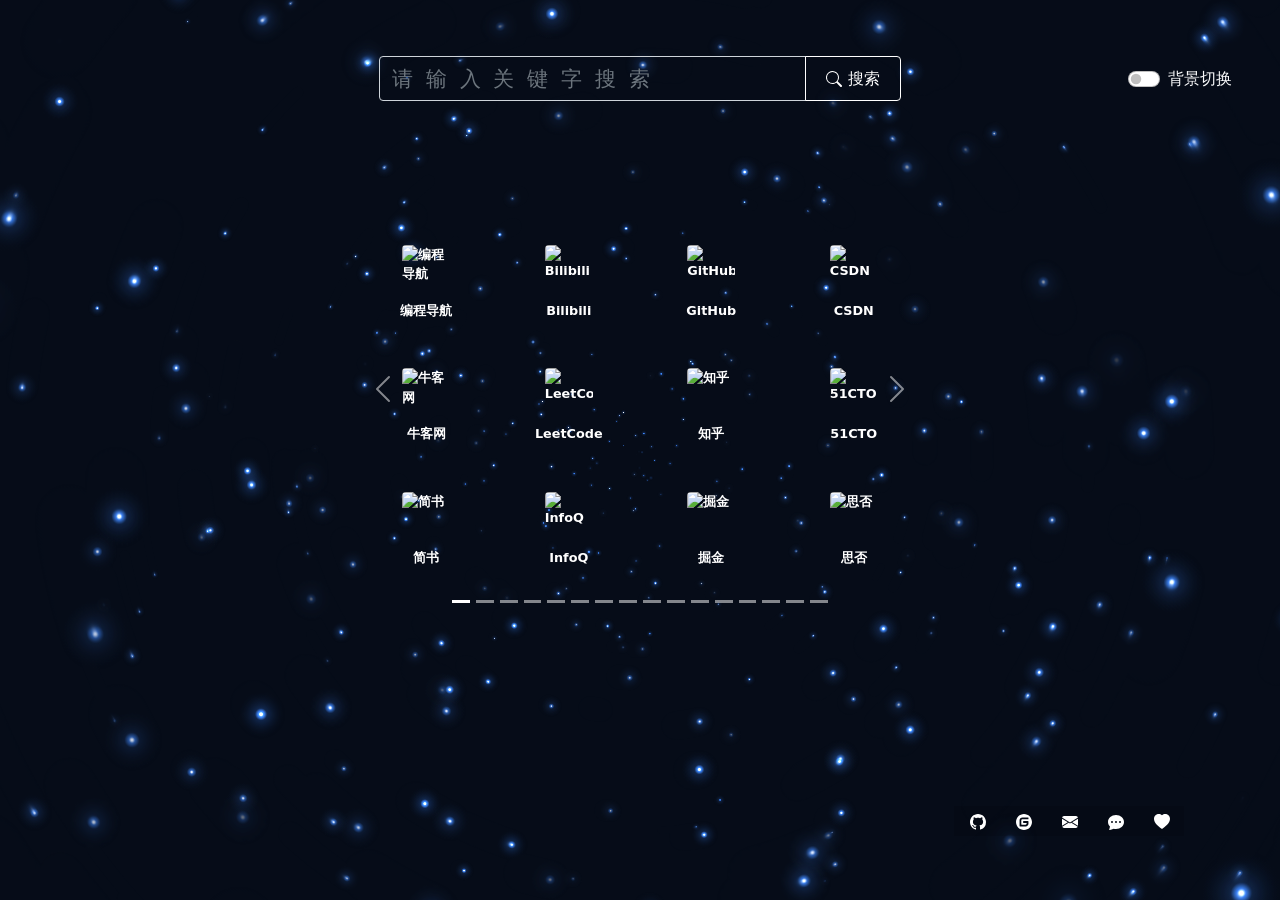
==== commit 4e00de8d: "VSCode.md笔记修改" ====
--- a/DevelopmentCode/Programming/Programming/index.html
+++ b/DevelopmentCode/Programming/Programming/index.html
@@ -9,7 +9,7 @@
     <meta name="keywords" content="编程,程序员,导航,资源,主页,编程导航,编程学习" />
     <meta name="description" content="编程导航" />
     <title>编程导航 - 程序员导航</title>
-    <script defer="defer" src="./static/js/main.bca84413.js"></script>
+    <script defer="defer" src="./static/js/main.622d2011.js"></script>
     <link href="./static/css/main.2db6322e.css" rel="stylesheet">
 </head>
 
